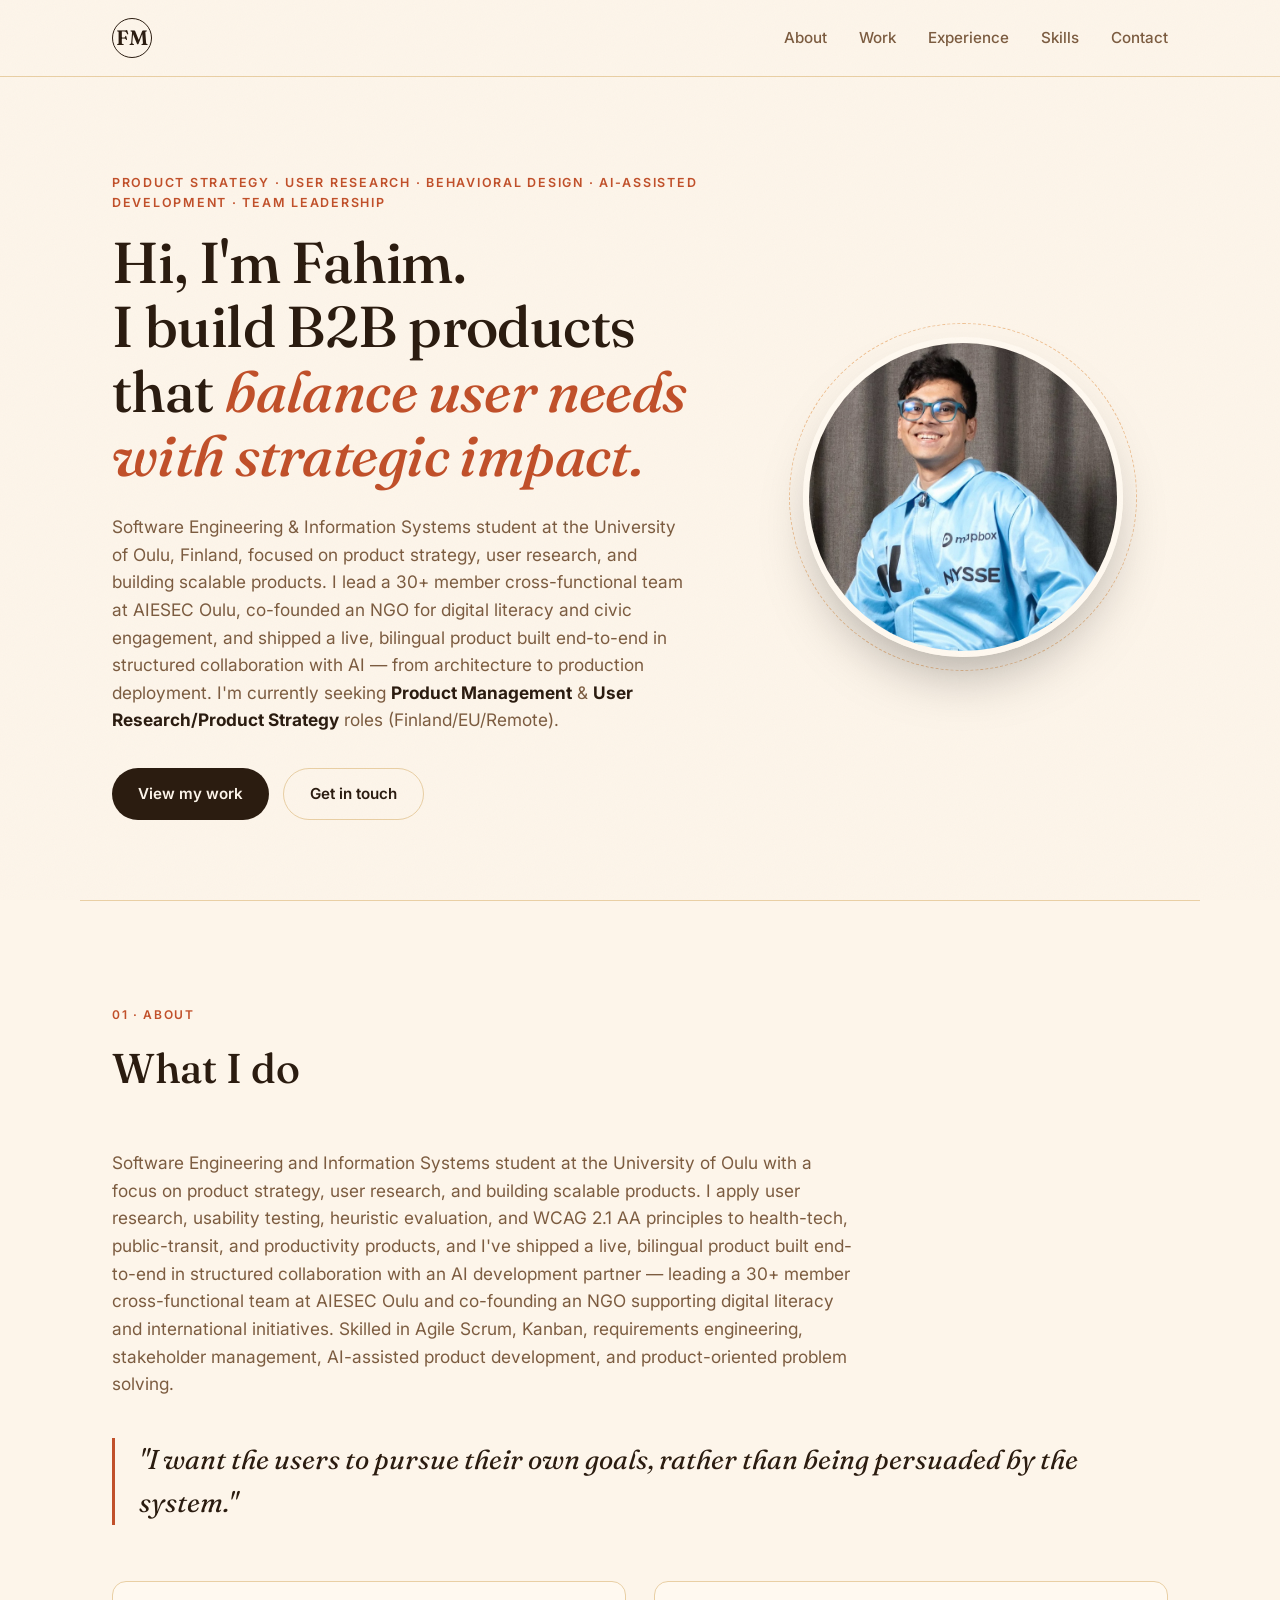
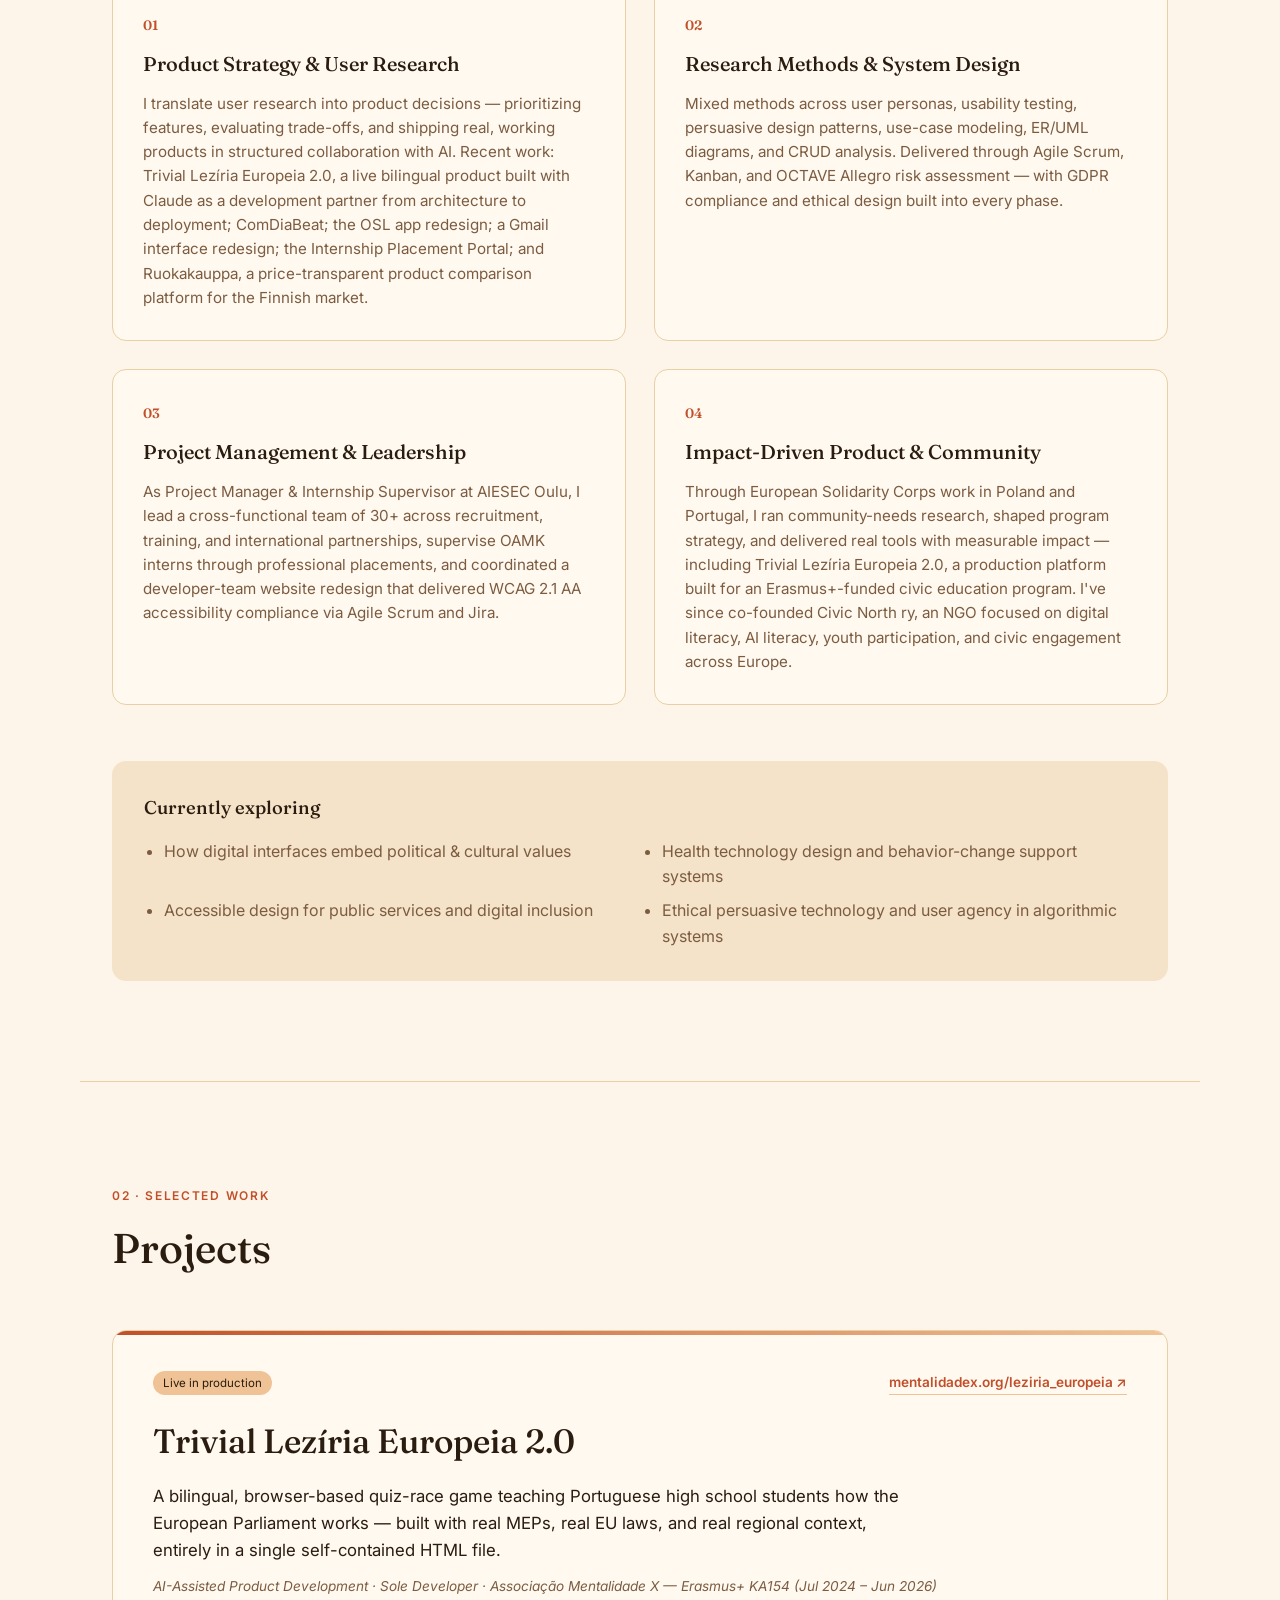
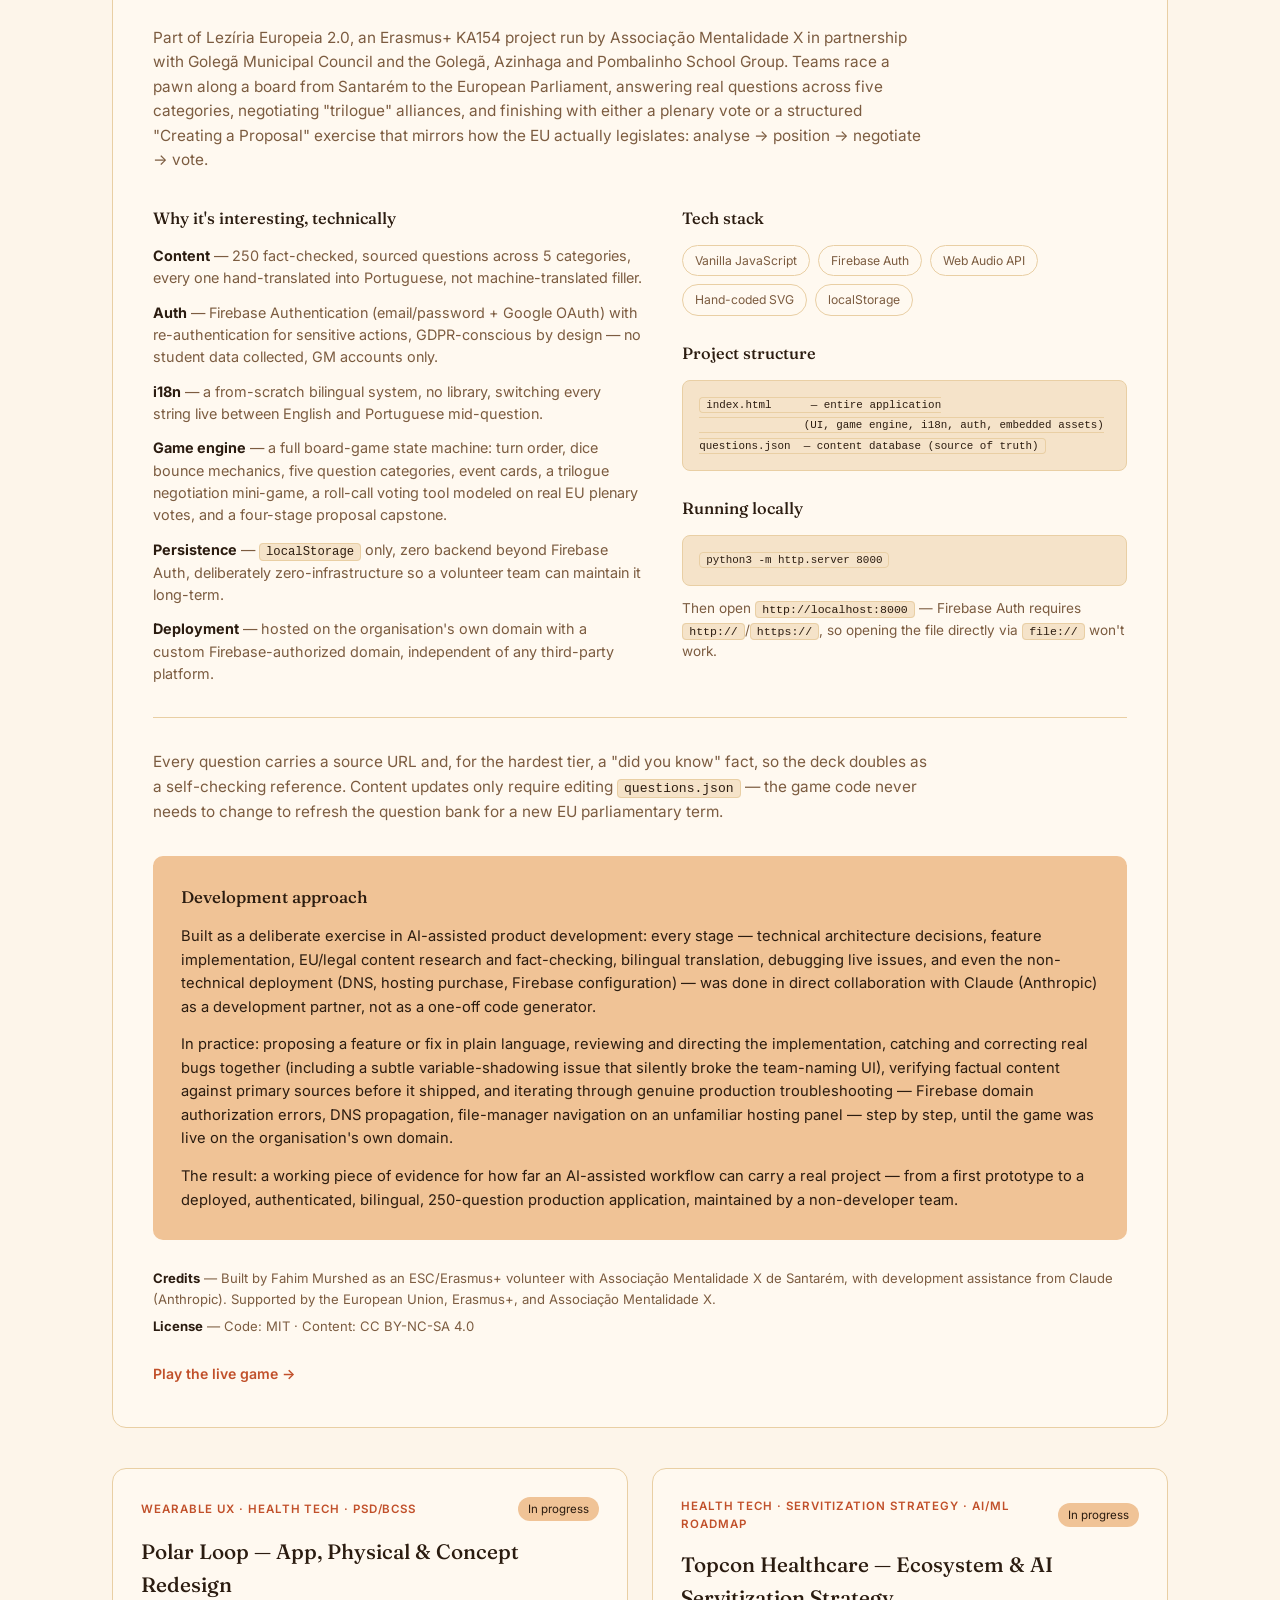
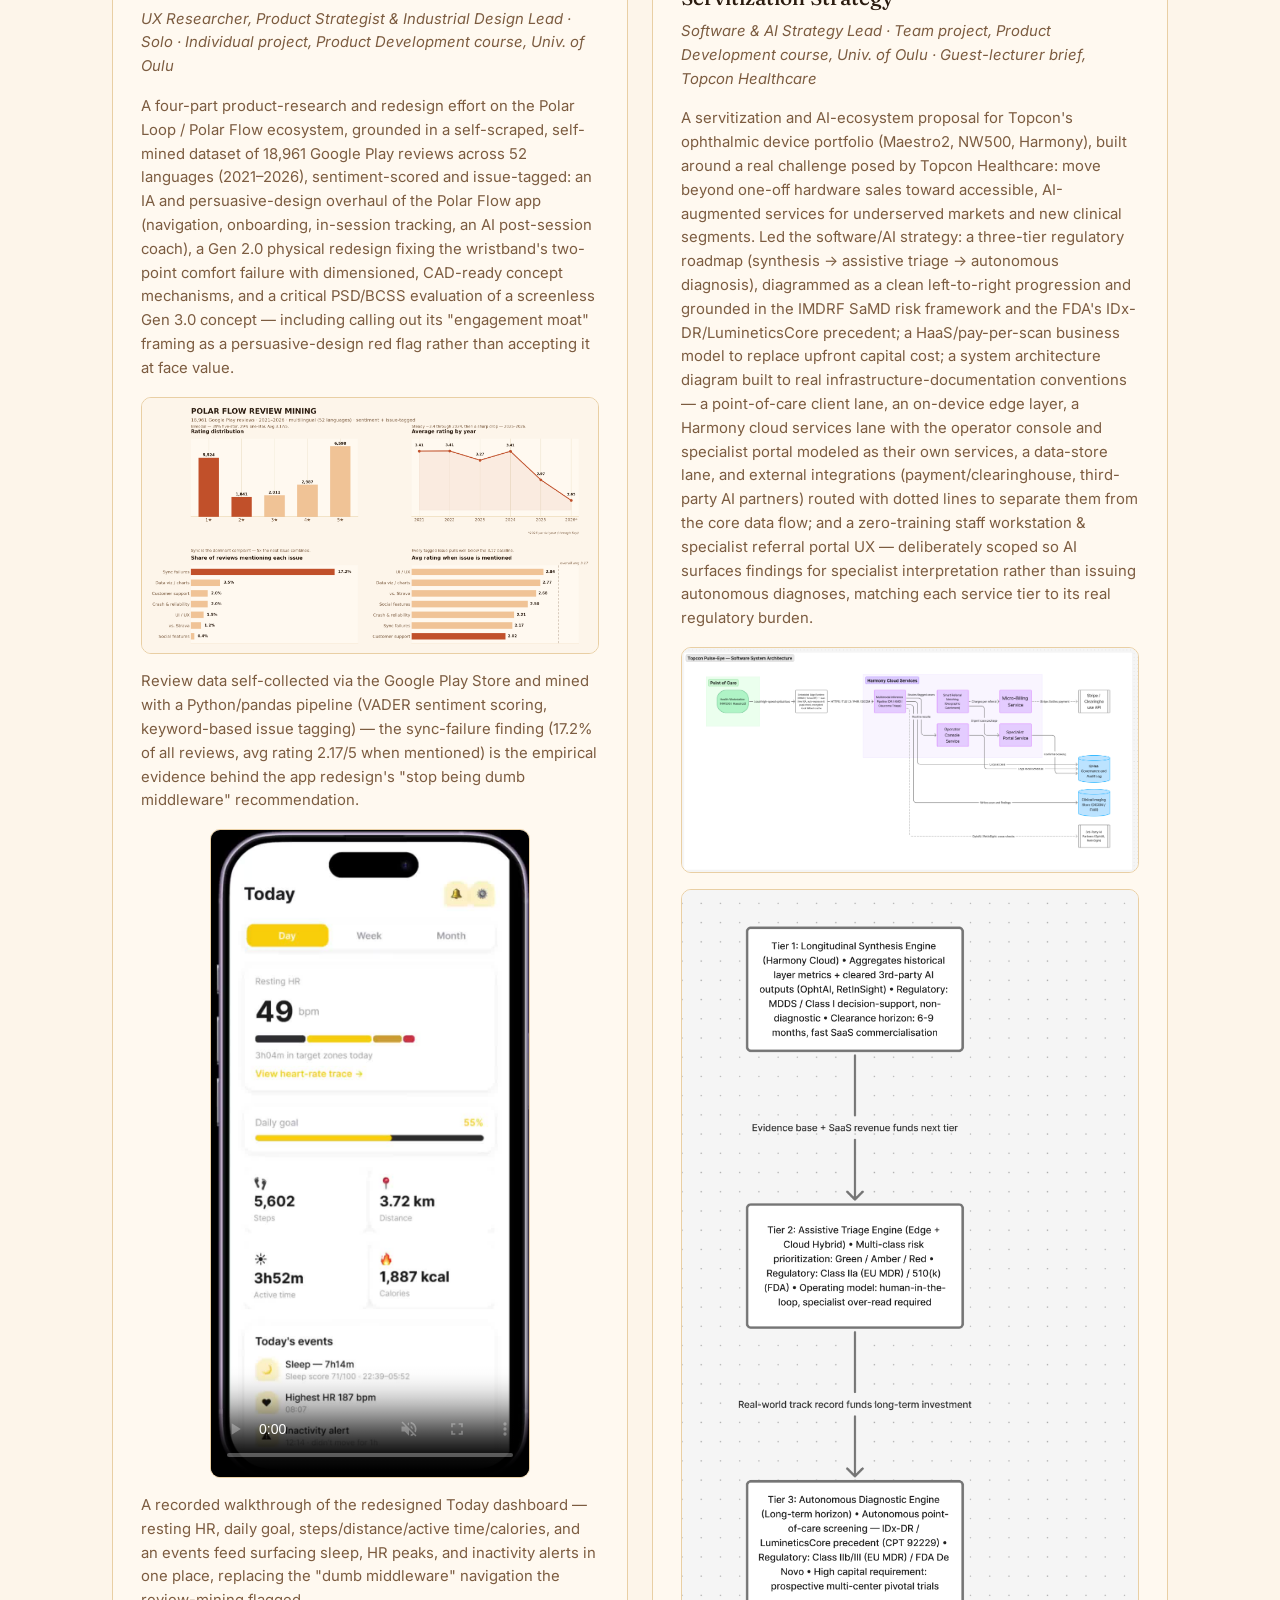
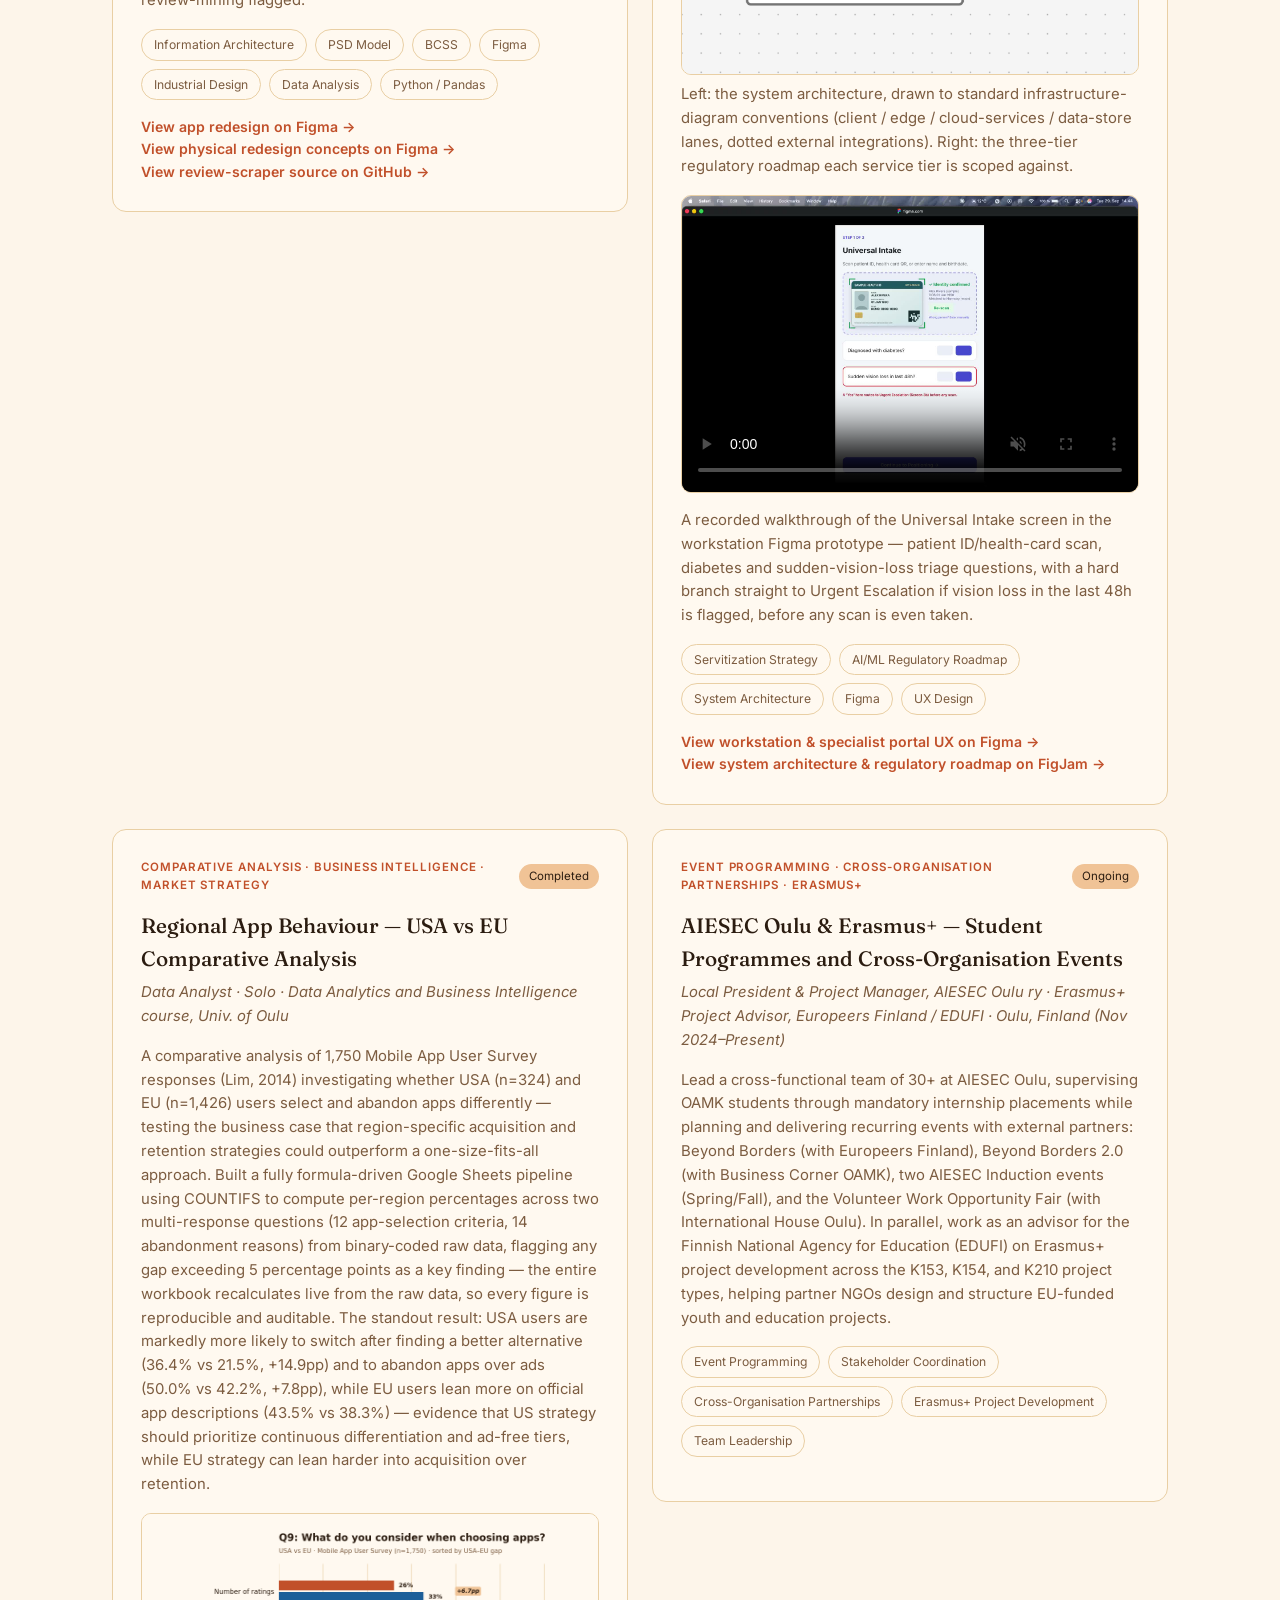
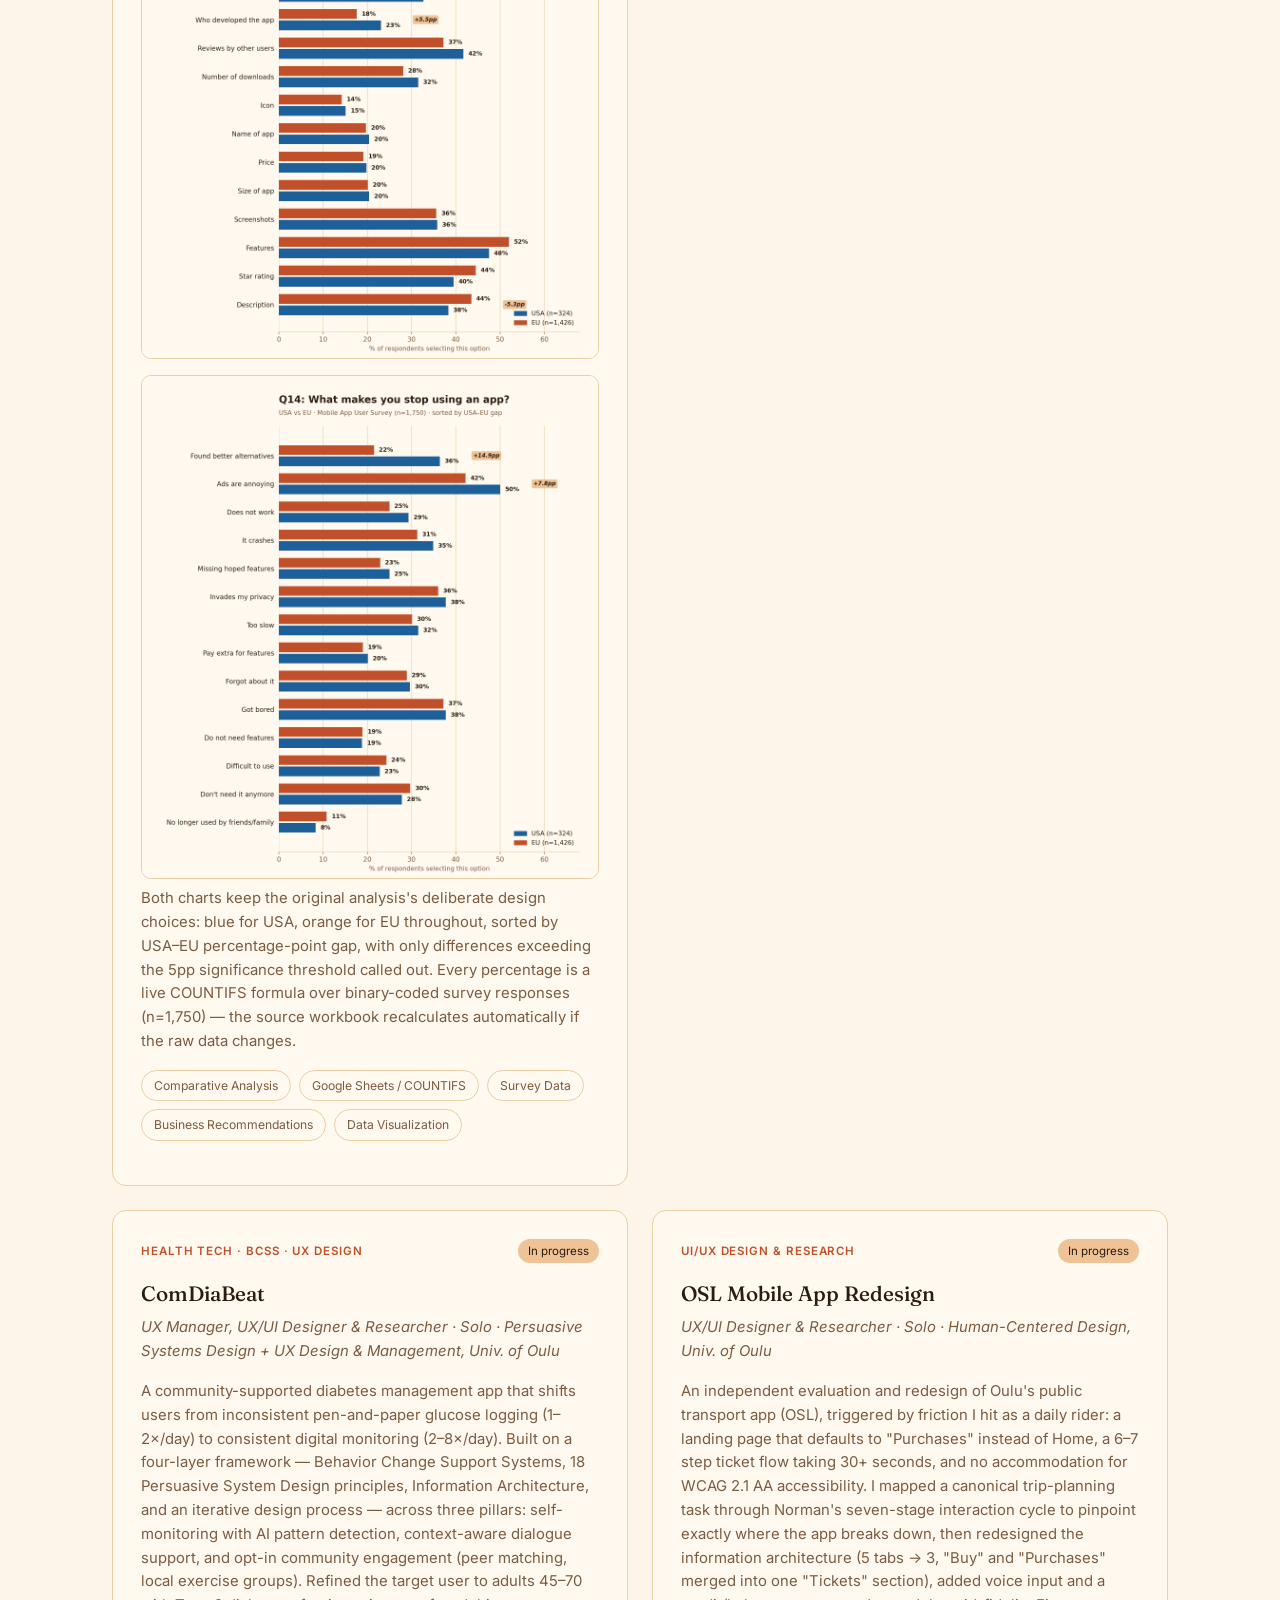
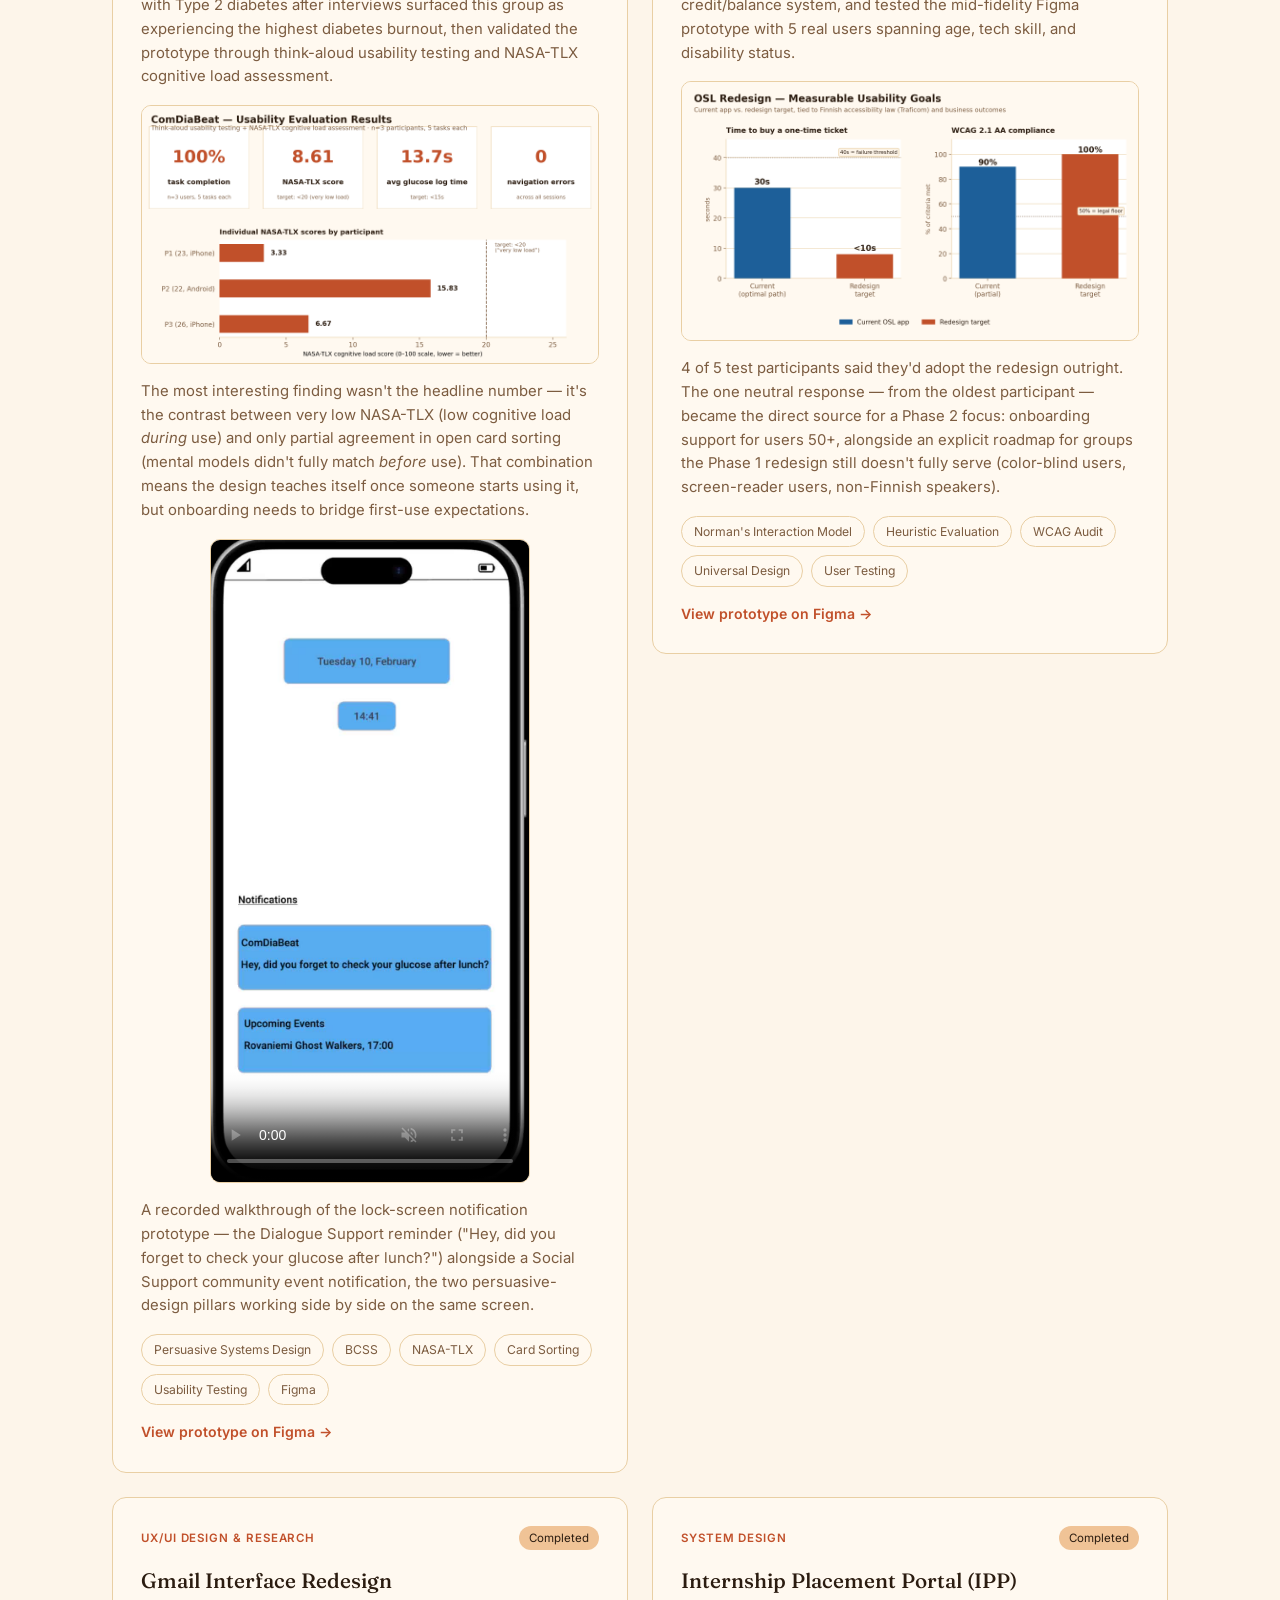
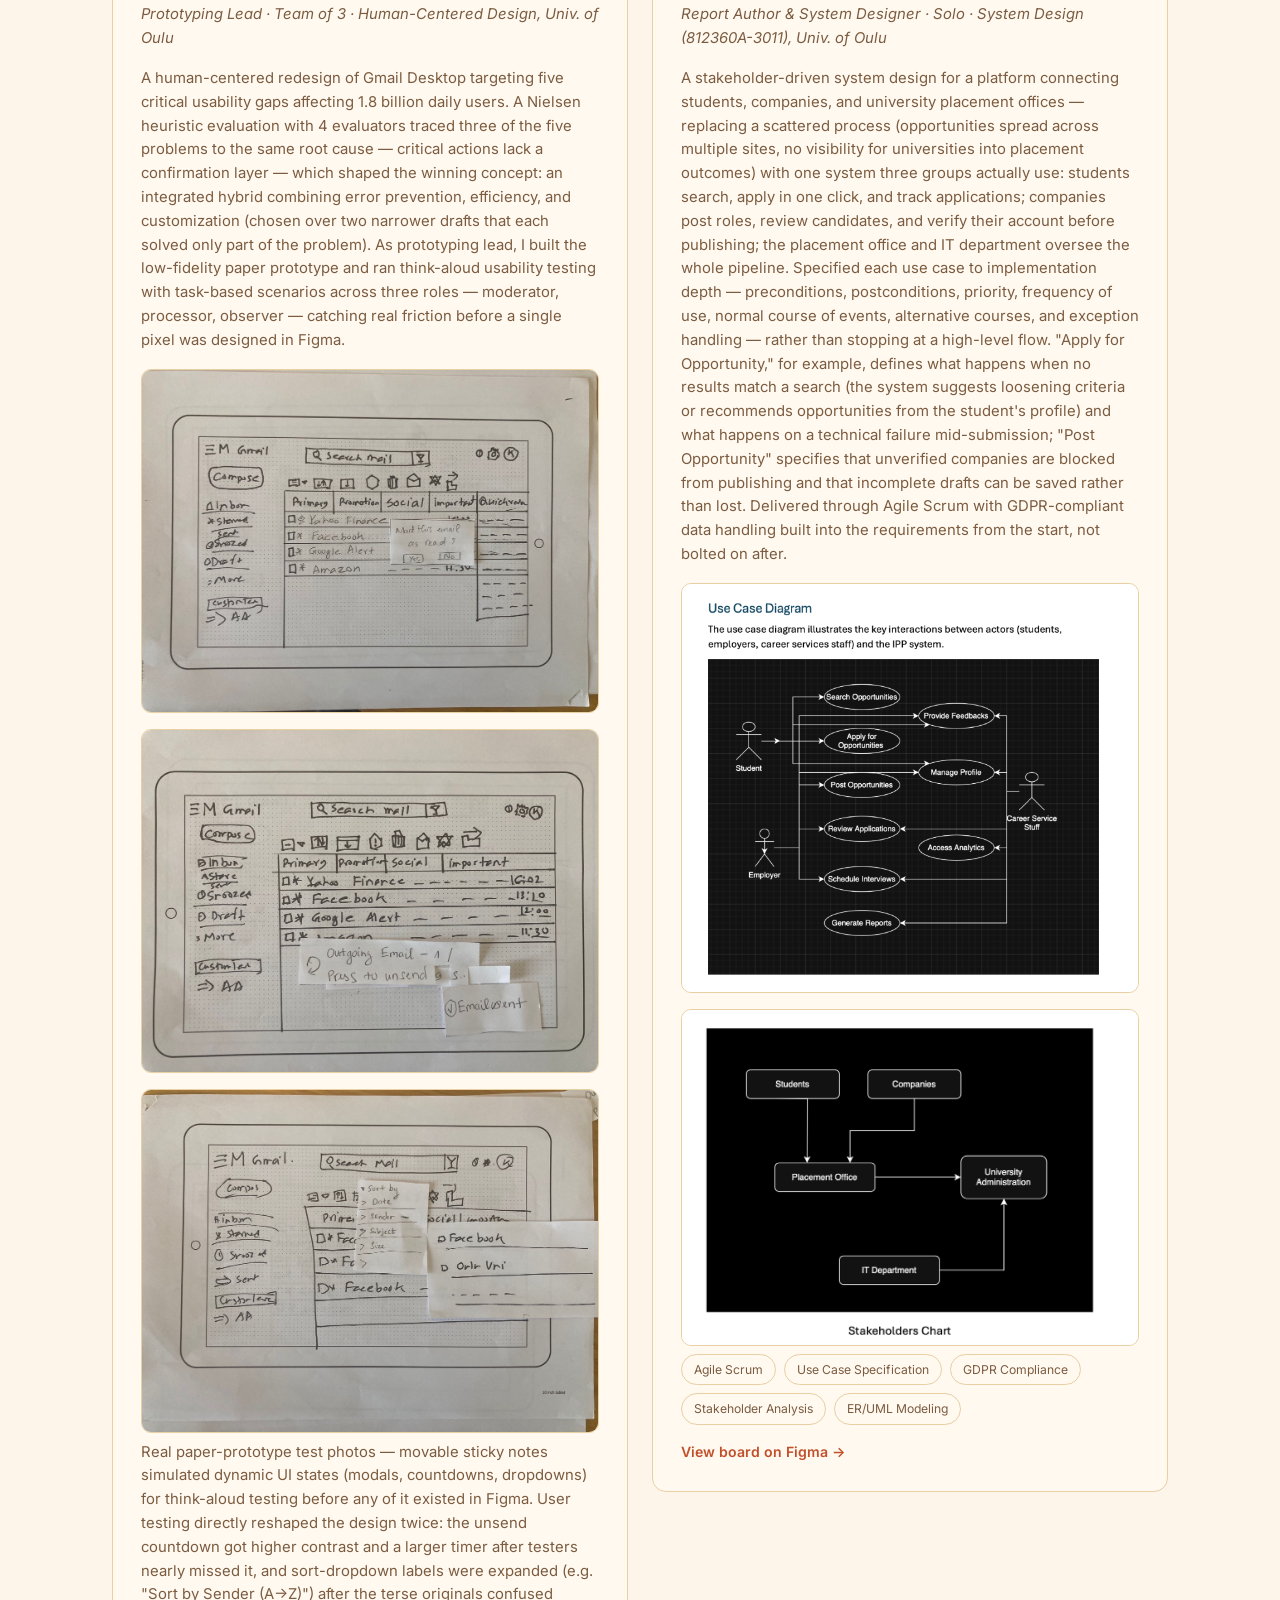
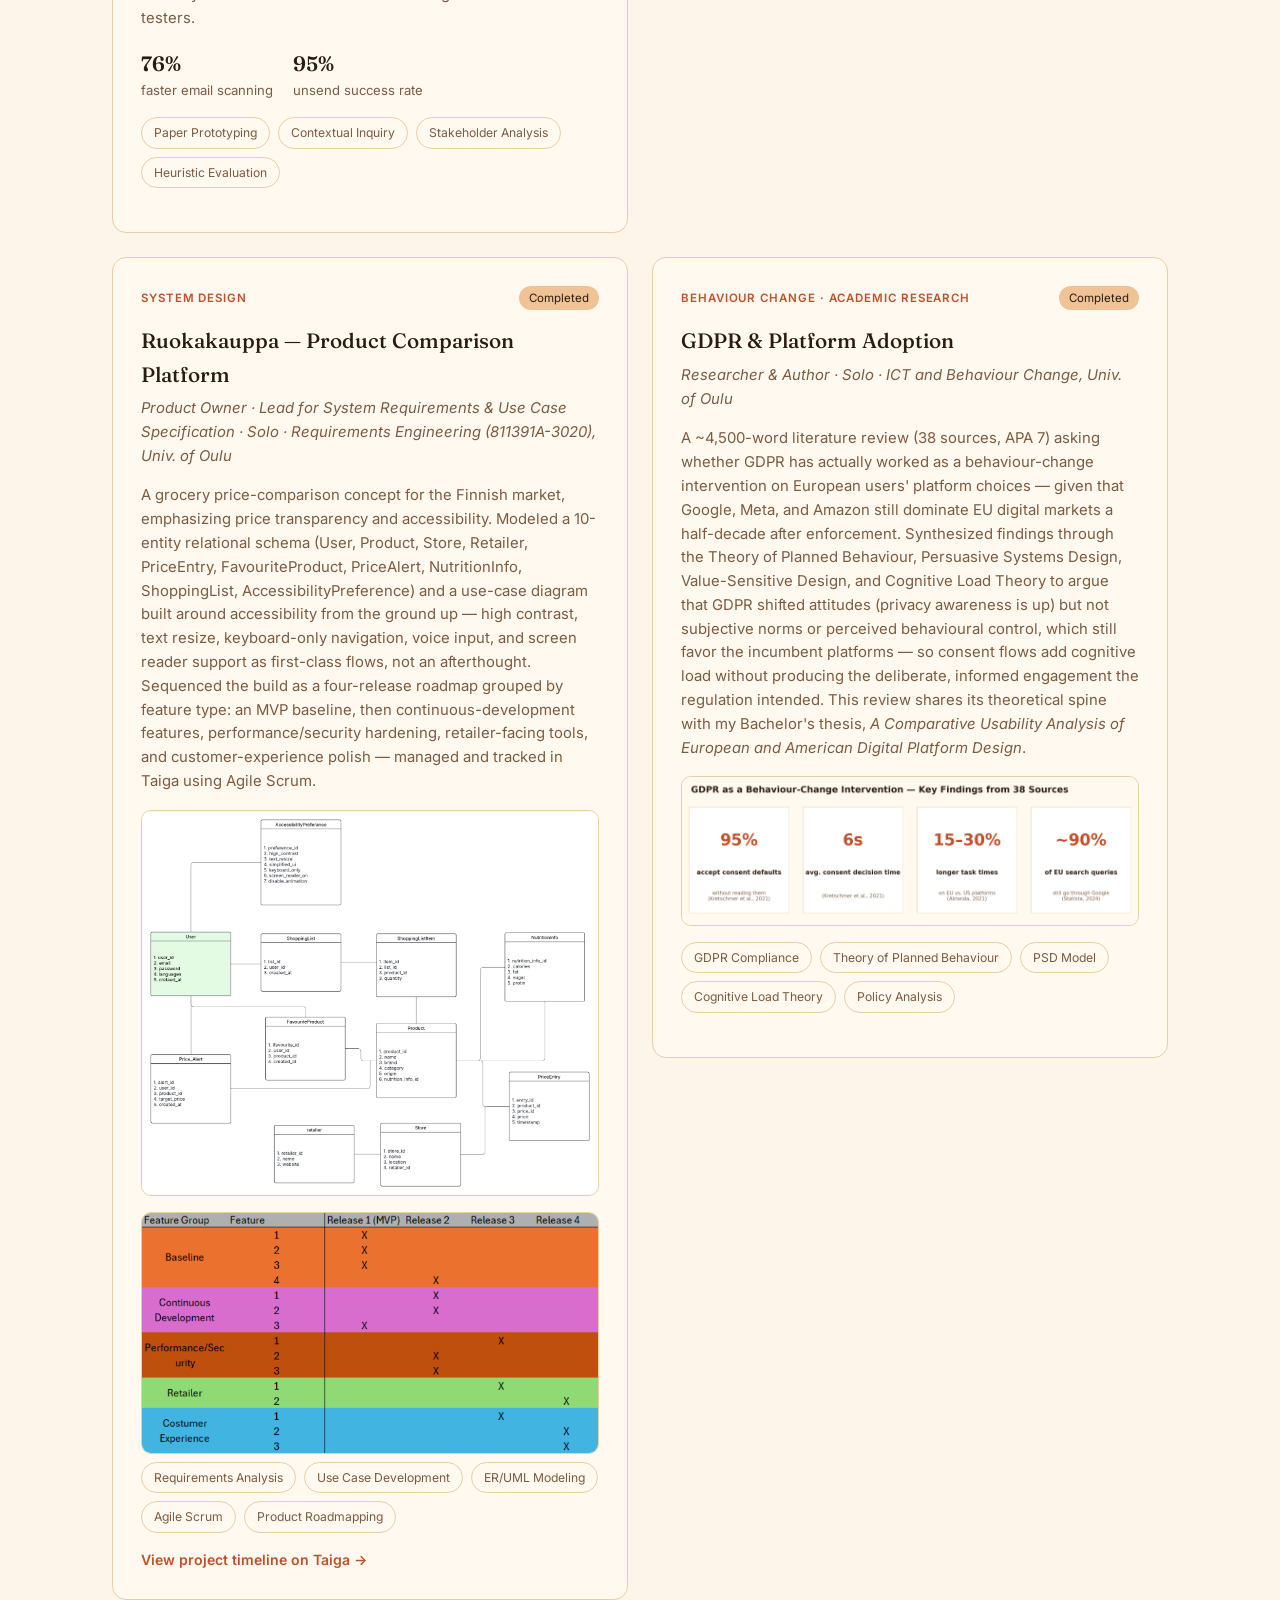
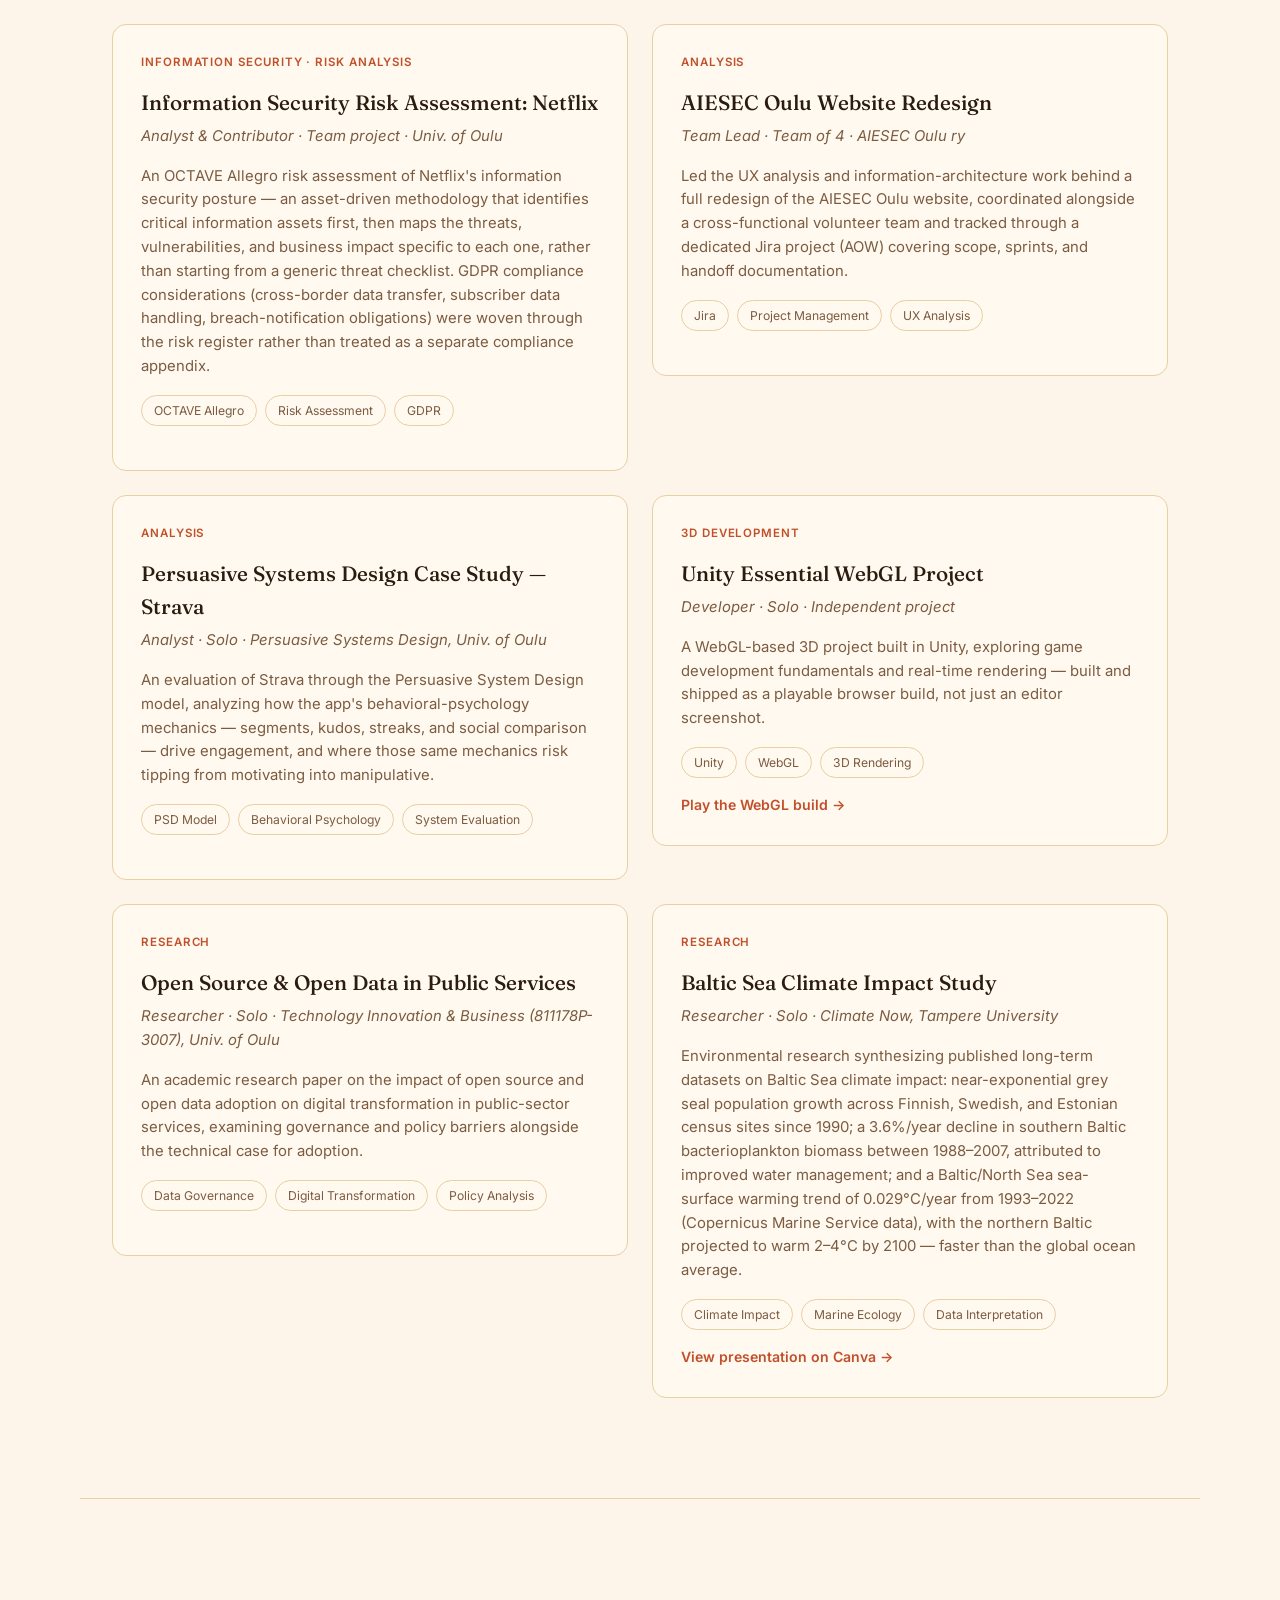
==== index.html @ 947c9030 "Add Polar Flow app redesign screen recording Embeds a screen recording of the redesigned Today dashb" ====
<!DOCTYPE html>
<html lang="en">
<head>
<meta charset="UTF-8">
<meta name="viewport" content="width=device-width, initial-scale=1.0">
<title>Fahim Murshed — HCI &amp; UX Research</title>
<meta name="description" content="Fahim Murshed — HCI RESEARCH · UX/UI RESEARCH · PERSUASIVE TECHNOLOGY · PROJECT MANAGER">
<link rel="preconnect" href="https://fonts.googleapis.com">
<link href="https://fonts.googleapis.com/css2?family=Fraunces:opsz,wght@9..144,400;9..144,500;9..144,600&family=Inter:wght@400;500;600;700&display=swap" rel="stylesheet">
<link rel="stylesheet" href="style.css">
</head>
<body>

<div class="noise"></div>

<header class="site-header" id="top">
  <nav class="nav">
    <a class="brand" href="#top">FM</a>
    <button class="nav-toggle" id="navToggle" aria-label="Toggle navigation" aria-expanded="false">
      <span></span><span></span><span></span>
    </button>
    <ul class="nav-links" id="navLinks">
      <li><a href="#about">About</a></li>
      <li><a href="#work">Work</a></li>
      <li><a href="#experience">Experience</a></li>
      <li><a href="#skills">Skills</a></li>
      <li><a href="#contact">Contact</a></li>
    </ul>
  </nav>
</header>

<main>
  <!-- HERO -->
  <section class="hero" id="hero">
    <div class="hero-inner">
      <p class="eyebrow reveal">Product Strategy · User Research · Behavioral Design · AI-Assisted Development · Team Leadership</p>
      <h1 class="reveal">
        Hi, I'm Fahim.<br>
        I build B2B products that <span class="italic">balance user needs with strategic impact.</span>
      </h1>
      <p class="hero-sub reveal">
        Software Engineering &amp; Information Systems student at the University of Oulu, Finland, focused on
        product strategy, user research, and building scalable products.
        I lead a 30+ member cross-functional team at AIESEC Oulu, co-founded an NGO for digital literacy and
        civic engagement, and shipped a live, bilingual product built end-to-end in structured
        collaboration with AI — from architecture to production deployment. I'm currently seeking
        <strong>Product Management</strong> &amp; <strong>User Research/Product Strategy</strong>
        roles (Finland/EU/Remote).
      </p>
      <div class="hero-actions reveal">
        <a href="#work" class="btn btn-primary">View my work</a>
        <a href="#contact" class="btn btn-ghost">Get in touch</a>
      </div>
    </div>
    <div class="hero-portrait reveal">
      <img src="assets/profile.jpg" alt="Portrait of Fahim Murshed" width="420" height="420">
    </div>
  </section>

  <!-- ABOUT -->
  <section class="section" id="about">
    <div class="section-head reveal">
      <span class="tag">01 · About</span>
      <h2>What I do</h2>
    </div>

    <p class="lede reveal">
      Software Engineering and Information Systems student at the University of Oulu with a focus on
      product strategy, user research, and building scalable products.
      I apply user research, usability testing, heuristic evaluation, and WCAG 2.1 AA principles to health-tech,
      public-transit, and productivity products, and I've shipped a live, bilingual product
      built end-to-end in structured collaboration with an AI development partner — leading a 30+ member
      cross-functional team at AIESEC Oulu and co-founding an NGO supporting digital literacy and international
      initiatives. Skilled in Agile Scrum, Kanban, requirements engineering, stakeholder management,
      AI-assisted product development, and product-oriented problem solving.
    </p>

    <blockquote class="pull-quote reveal">
      "I want the users to pursue their own goals, rather than being persuaded by the system."
    </blockquote>

    <div class="pillar-grid">
      <article class="pillar reveal">
        <span class="pillar-num">01</span>
        <h3>Product Strategy &amp; User Research</h3>
        <p>I translate user research into product decisions — prioritizing features, evaluating trade-offs, and shipping real, working products in structured collaboration with AI. Recent work: Trivial Lezíria Europeia 2.0, a live bilingual product built with Claude as a development partner from architecture to deployment; ComDiaBeat; the OSL app redesign; a Gmail interface redesign; the Internship Placement Portal; and Ruokakauppa, a price-transparent product comparison platform for the Finnish market.</p>
      </article>
      <article class="pillar reveal">
        <span class="pillar-num">02</span>
        <h3>Research Methods &amp; System Design</h3>
        <p>Mixed methods across user personas, usability testing, persuasive design patterns, use-case modeling, ER/UML diagrams, and CRUD analysis. Delivered through Agile Scrum, Kanban, and OCTAVE Allegro risk assessment — with GDPR compliance and ethical design built into every phase.</p>
      </article>
      <article class="pillar reveal">
        <span class="pillar-num">03</span>
        <h3>Project Management &amp; Leadership</h3>
        <p>As Project Manager &amp; Internship Supervisor at AIESEC Oulu, I lead a cross-functional team of 30+ across recruitment, training, and international partnerships, supervise OAMK interns through professional placements, and coordinated a developer-team website redesign that delivered WCAG 2.1 AA accessibility compliance via Agile Scrum and Jira.</p>
      </article>
      <article class="pillar reveal">
        <span class="pillar-num">04</span>
        <h3>Impact-Driven Product &amp; Community</h3>
        <p>Through European Solidarity Corps work in Poland and Portugal, I ran community-needs research, shaped program strategy, and delivered real tools with measurable impact — including Trivial Lezíria Europeia 2.0, a production platform built for an Erasmus+-funded civic education program. I've since co-founded Civic North ry, an NGO focused on digital literacy, AI literacy, youth participation, and civic engagement across Europe.</p>
      </article>
    </div>

    <div class="exploring reveal">
      <h3>Currently exploring</h3>
      <ul>
        <li>How digital interfaces embed political &amp; cultural values</li>
        <li>Health technology design and behavior-change support systems</li>
        <li>Accessible design for public services and digital inclusion</li>
        <li>Ethical persuasive technology and user agency in algorithmic systems</li>
      </ul>
    </div>
  </section>

  <!-- WORK -->
  <section class="section" id="work">
    <div class="section-head reveal">
      <span class="tag">02 · Selected Work</span>
      <h2>Projects</h2>
    </div>

    <!-- SPOTLIGHT CASE STUDY -->
    <article class="spotlight reveal">
      <div class="spotlight-top">
        <span class="project-status">Live in production</span>
        <a href="https://mentalidadex.org/leziria_europeia/" target="_blank" rel="noopener" class="spotlight-live">mentalidadex.org/leziria_europeia ↗</a>
      </div>

      <h3 class="spotlight-title">Trivial Lezíria Europeia 2.0</h3>
      <p class="spotlight-tagline">A bilingual, browser-based quiz-race game teaching Portuguese high school students how the European Parliament works — built with real MEPs, real EU laws, and real regional context, entirely in a single self-contained HTML file.</p>
      <p class="project-role">AI-Assisted Product Development · Sole Developer · Associação Mentalidade X — Erasmus+ KA154 (Jul 2024 – Jun 2026)</p>

      <p class="spotlight-body">
        Part of Lezíria Europeia 2.0, an Erasmus+ KA154 project run by Associação Mentalidade X in partnership with
        Golegã Municipal Council and the Golegã, Azinhaga and Pombalinho School Group. Teams race a pawn along a
        board from Santarém to the European Parliament, answering real questions across five categories,
        negotiating "trilogue" alliances, and finishing with either a plenary vote or a structured "Creating a
        Proposal" exercise that mirrors how the EU actually legislates: analyse → position → negotiate → vote.
      </p>

      <div class="spotlight-grid">
        <div>
          <h4>Why it's interesting, technically</h4>
          <ul class="spotlight-list">
            <li><strong>Content</strong> — 250 fact-checked, sourced questions across 5 categories, every one hand-translated into Portuguese, not machine-translated filler.</li>
            <li><strong>Auth</strong> — Firebase Authentication (email/password + Google OAuth) with re-authentication for sensitive actions, GDPR-conscious by design — no student data collected, GM accounts only.</li>
            <li><strong>i18n</strong> — a from-scratch bilingual system, no library, switching every string live between English and Portuguese mid-question.</li>
            <li><strong>Game engine</strong> — a full board-game state machine: turn order, dice bounce mechanics, five question categories, event cards, a trilogue negotiation mini-game, a roll-call voting tool modeled on real EU plenary votes, and a four-stage proposal capstone.</li>
            <li><strong>Persistence</strong> — <code>localStorage</code> only, zero backend beyond Firebase Auth, deliberately zero-infrastructure so a volunteer team can maintain it long-term.</li>
            <li><strong>Deployment</strong> — hosted on the organisation's own domain with a custom Firebase-authorized domain, independent of any third-party platform.</li>
          </ul>
        </div>

        <div>
          <h4>Tech stack</h4>
          <div class="project-tags">
            <span>Vanilla JavaScript</span><span>Firebase Auth</span><span>Web Audio API</span><span>Hand-coded SVG</span><span>localStorage</span>
          </div>

          <h4>Project structure</h4>
          <pre class="spotlight-code"><code>index.html      — entire application
                (UI, game engine, i18n, auth, embedded assets)
questions.json  — content database (source of truth)</code></pre>

          <h4>Running locally</h4>
          <pre class="spotlight-code"><code>python3 -m http.server 8000</code></pre>
          <p class="spotlight-note">Then open <code>http://localhost:8000</code> — Firebase Auth requires <code>http://</code>/<code>https://</code>, so opening the file directly via <code>file://</code> won't work.</p>
        </div>
      </div>

      <p class="spotlight-body">
        Every question carries a source URL and, for the hardest tier, a "did you know" fact, so the deck doubles
        as a self-checking reference. Content updates only require editing <code>questions.json</code> — the game
        code never needs to change to refresh the question bank for a new EU parliamentary term.
      </p>

      <div class="spotlight-approach" id="leziria-approach">
        <h4>Development approach</h4>
        <p>
          Built as a deliberate exercise in AI-assisted product development: every stage — technical architecture
          decisions, feature implementation, EU/legal content research and fact-checking, bilingual translation,
          debugging live issues, and even the non-technical deployment (DNS, hosting purchase, Firebase
          configuration) — was done in direct collaboration with Claude (Anthropic) as a development partner, not
          as a one-off code generator.
        </p>
        <p>
          In practice: proposing a feature or fix in plain language, reviewing and directing the implementation,
          catching and correcting real bugs together (including a subtle variable-shadowing issue that silently
          broke the team-naming UI), verifying factual content against primary sources before it shipped, and
          iterating through genuine production troubleshooting — Firebase domain authorization errors, DNS
          propagation, file-manager navigation on an unfamiliar hosting panel — step by step, until the game was
          live on the organisation's own domain.
        </p>
        <p>
          The result: a working piece of evidence for how far an AI-assisted workflow can carry a real project —
          from a first prototype to a deployed, authenticated, bilingual, 250-question production application,
          maintained by a non-developer team.
        </p>
      </div>

      <div class="spotlight-footer">
        <p><strong>Credits</strong> — Built by Fahim Murshed as an ESC/Erasmus+ volunteer with Associação
          Mentalidade X de Santarém, with development assistance from Claude (Anthropic). Supported by the
          European Union, Erasmus+, and Associação Mentalidade X.</p>
        <p><strong>License</strong> — Code: MIT · Content: CC BY-NC-SA 4.0</p>
      </div>

      <a class="project-link" href="https://mentalidadex.org/leziria_europeia/" target="_blank" rel="noopener">Play the live game →</a>
    </article>

    <div class="project-grid">

      <article class="project featured reveal">
        <div class="project-top">
          <span class="project-cat">Wearable UX &middot; Health Tech &middot; PSD/BCSS</span>
          <span class="project-status">In progress</span>
        </div>
        <h3>Polar Loop &mdash; App, Physical &amp; Concept Redesign</h3>
        <p class="project-role">UX Researcher, Product Strategist &amp; Industrial Design Lead &middot; Solo &middot; Individual project, Product Development course, Univ. of Oulu</p>
        <p>A four-part product-research and redesign effort on the Polar Loop / Polar Flow ecosystem, grounded in a self-scraped, self-mined dataset of 18,961 Google Play reviews across 52 languages (2021&ndash;2026), sentiment-scored and issue-tagged: an IA and persuasive-design overhaul of the Polar Flow app (navigation, onboarding, in-session tracking, an AI post-session coach), a Gen 2.0 physical redesign fixing the wristband's two-point comfort failure with dimensioned, CAD-ready concept mechanisms, and a critical PSD/BCSS evaluation of a screenless Gen 3.0 concept &mdash; including calling out its "engagement moat" framing as a persuasive-design red flag rather than accepting it at face value.</p>
        <img class="project-chart" src="assets/polar-flow-review-mining.png" alt="Dashboard analyzing 18,961 Polar Flow Google Play reviews: rating distribution, average rating by year showing a decline in 2025-2026, share of reviews mentioning each issue with sync failures dominant at 17.2%, and average rating when each issue is mentioned, all falling below the 3.17 overall average.">
        <p class="spotlight-note" style="margin-bottom:16px;">Review data self-collected via the Google Play Store and mined with a Python/pandas pipeline (VADER sentiment scoring, keyword-based issue tagging) &mdash; the sync-failure finding (17.2% of all reviews, avg rating 2.17/5 when mentioned) is the empirical evidence behind the app redesign's "stop being dumb middleware" recommendation.</p>
        <video class="project-chart" style="max-width:320px; display:block; margin-left:auto; margin-right:auto;" poster="assets/polarflow-poster.jpg" autoplay muted loop playsinline controls preload="metadata">
          <source src="assets/polarflow-demo.mp4" type="video/mp4">
        </video>
        <p class="spotlight-note" style="margin-bottom:16px;">A recorded walkthrough of the redesigned Today dashboard &mdash; resting HR, daily goal, steps/distance/active time/calories, and an events feed surfacing sleep, HR peaks, and inactivity alerts in one place, replacing the "dumb middleware" navigation the review-mining flagged.</p>
        <div class="project-tags">
          <span>Information Architecture</span><span>PSD Model</span><span>BCSS</span><span>Figma</span><span>Industrial Design</span><span>Data Analysis</span><span>Python / Pandas</span>
        </div>
        <a class="project-link" href="https://www.figma.com/design/UZNQoBCZxCDhmMArWtvAIv" target="_blank" rel="noopener">View app redesign on Figma &rarr;</a>
        <a class="project-link" href="https://www.figma.com/design/pIb2Uw5NoGrlzHDZUyZ9PA" target="_blank" rel="noopener">View physical redesign concepts on Figma &rarr;</a>
        <a class="project-link" href="https://github.com/icberg/polar-flow-crawlers" target="_blank" rel="noopener">View review-scraper source on GitHub &rarr;</a>
      </article>


      <article class="project featured reveal">
        <div class="project-top">
          <span class="project-cat">Health Tech &middot; Servitization Strategy &middot; AI/ML Roadmap</span>
          <span class="project-status">In progress</span>
        </div>
        <h3>Topcon Healthcare &mdash; Ecosystem &amp; AI Servitization Strategy</h3>
        <p class="project-role">Software &amp; AI Strategy Lead &middot; Team project, Product Development course, Univ. of Oulu &middot; Guest-lecturer brief, Topcon Healthcare</p>
        <p>A servitization and AI-ecosystem proposal for Topcon's ophthalmic device portfolio (Maestro2, NW500, Harmony), built around a real challenge posed by Topcon Healthcare: move beyond one-off hardware sales toward accessible, AI-augmented services for underserved markets and new clinical segments. Led the software/AI strategy: a three-tier regulatory roadmap (synthesis &rarr; assistive triage &rarr; autonomous diagnosis), diagrammed as a clean left-to-right progression and grounded in the IMDRF SaMD risk framework and the FDA's IDx-DR/LumineticsCore precedent; a HaaS/pay-per-scan business model to replace upfront capital cost; a system architecture diagram built to real infrastructure-documentation conventions &mdash; a point-of-care client lane, an on-device edge layer, a Harmony cloud services lane with the operator console and specialist portal modeled as their own services, a data-store lane, and external integrations (payment/clearinghouse, third-party AI partners) routed with dotted lines to separate them from the core data flow; and a zero-training staff workstation &amp; specialist referral portal UX &mdash; deliberately scoped so AI surfaces findings for specialist interpretation rather than issuing autonomous diagnoses, matching each service tier to its real regulatory burden.</p>
        <div class="project-chart-row" style="display:flex; gap:16px; align-items:flex-start; flex-wrap:wrap; margin-bottom:8px;">
          <img class="project-chart" style="flex:2 1 380px; min-width:260px; margin-bottom:0;" src="assets/topcon-system-architecture.png" alt="Topcon Pulse-Eye software system architecture diagram: a Point of Care lane (NW500/Maestro2 health workstation) feeding an embedded edge runtime, connected via HTTPS/TLS 1.3/FHIR/DICOM to a Harmony Cloud Services lane containing the multimodal inference pipeline, smart referral matching, operator console, specialist portal, and micro-billing services, writing to an IDHea governance/audit log and a clinical imaging data store, with dotted lines to external Stripe/clearinghouse and third-party AI partner integrations.">
          <img class="project-chart" style="flex:1 1 200px; min-width:180px; margin-bottom:0;" src="assets/topcon-regulatory-roadmap.png" alt="Three-tier AI regulatory roadmap flowchart: Tier 1 Longitudinal Synthesis Engine (MDDS/Class I, non-diagnostic) funds Tier 2 Assistive Triage Engine (Class IIa EU MDR / 510(k) FDA, human-in-the-loop Green/Amber/Red triage), which funds Tier 3 Autonomous Diagnostic Engine (Class IIb/III EU MDR / FDA De Novo, IDx-DR/LumineticsCore precedent).">
        </div>
        <p class="spotlight-note" style="margin-bottom:16px;">Left: the system architecture, drawn to standard infrastructure-diagram conventions (client / edge / cloud-services / data-store lanes, dotted external integrations). Right: the three-tier regulatory roadmap each service tier is scoped against.</p>
        <video class="project-chart" poster="assets/topcon-harmony-poster.jpg" autoplay muted loop playsinline controls preload="metadata">
          <source src="assets/topcon-harmony-demo.mp4" type="video/mp4">
        </video>
        <p class="spotlight-note" style="margin-bottom:16px;">A recorded walkthrough of the Universal Intake screen in the workstation Figma prototype &mdash; patient ID/health-card scan, diabetes and sudden-vision-loss triage questions, with a hard branch straight to Urgent Escalation if vision loss in the last 48h is flagged, before any scan is even taken.</p>
        <div class="project-tags">
          <span>Servitization Strategy</span><span>AI/ML Regulatory Roadmap</span><span>System Architecture</span><span>Figma</span><span>UX Design</span>
        </div>
        <a class="project-link" href="https://www.figma.com/design/Y2p0Fs9eqgzfKxn8BSBGDF" target="_blank" rel="noopener">View workstation &amp; specialist portal UX on Figma &rarr;</a>
        <a class="project-link" href="https://www.figma.com/board/iJWgB4srodEZVOgMG77zIb/Topcon-Pulse-Eye-%E2%80%94-Software-System-Architecture?node-id=0-1" target="_blank" rel="noopener">View system architecture &amp; regulatory roadmap on FigJam &rarr;</a>
      </article>

      <article class="project featured reveal">
        <div class="project-top">
          <span class="project-cat">Comparative Analysis &middot; Business Intelligence &middot; Market Strategy</span>
          <span class="project-status">Completed</span>
        </div>
        <h3>Regional App Behaviour &mdash; USA vs EU Comparative Analysis</h3>
        <p class="project-role">Data Analyst &middot; Solo &middot; Data Analytics and Business Intelligence course, Univ. of Oulu</p>
        <p>A comparative analysis of 1,750 Mobile App User Survey responses (Lim, 2014) investigating whether USA (n=324) and EU (n=1,426) users select and abandon apps differently &mdash; testing the business case that region-specific acquisition and retention strategies could outperform a one-size-fits-all approach. Built a fully formula-driven Google Sheets pipeline using COUNTIFS to compute per-region percentages across two multi-response questions (12 app-selection criteria, 14 abandonment reasons) from binary-coded raw data, flagging any gap exceeding 5 percentage points as a key finding &mdash; the entire workbook recalculates live from the raw data, so every figure is reproducible and auditable. The standout result: USA users are markedly more likely to switch after finding a better alternative (36.4% vs 21.5%, +14.9pp) and to abandon apps over ads (50.0% vs 42.2%, +7.8pp), while EU users lean more on official app descriptions (43.5% vs 38.3%) &mdash; evidence that US strategy should prioritize continuous differentiation and ad-free tiers, while EU strategy can lean harder into acquisition over retention.</p>
        <div class="project-chart-row" style="display:flex; gap:16px; align-items:flex-start; flex-wrap:wrap; margin-bottom:8px;">
          <img class="project-chart" style="flex:1 1 380px; min-width:280px; margin-bottom:0;" src="assets/dabi-q9-selection-criteria.png" alt="Clustered bar chart comparing USA vs EU responses to 'What do you consider when choosing apps?' across 12 factors, sorted by USA-EU percentage-point gap. Number of ratings (+6.7pp) and who developed the app (+5.5pp) rank higher for USA users; description (-5.3pp) ranks higher for EU users.">
          <img class="project-chart" style="flex:1 1 380px; min-width:280px; margin-bottom:0;" src="assets/dabi-q14-abandonment.png" alt="Clustered bar chart comparing USA vs EU responses to 'What makes you stop using an app?' across 14 reasons, sorted by USA-EU percentage-point gap. Found better alternatives (+14.9pp) and ads are annoying (+7.8pp) are cited significantly more by USA users than EU users.">
        </div>
        <p class="spotlight-note" style="margin-bottom:16px;">Both charts keep the original analysis's deliberate design choices: blue for USA, orange for EU throughout, sorted by USA&ndash;EU percentage-point gap, with only differences exceeding the 5pp significance threshold called out. Every percentage is a live COUNTIFS formula over binary-coded survey responses (n=1,750) &mdash; the source workbook recalculates automatically if the raw data changes.</p>
        <div class="project-tags">
          <span>Comparative Analysis</span><span>Google Sheets / COUNTIFS</span><span>Survey Data</span><span>Business Recommendations</span><span>Data Visualization</span>
        </div>
      </article>

      <article class="project featured reveal">
        <div class="project-top">
          <span class="project-cat">Event Programming &middot; Cross-Organisation Partnerships &middot; Erasmus+</span>
          <span class="project-status">Ongoing</span>
        </div>
        <h3>AIESEC Oulu &amp; Erasmus+ &mdash; Student Programmes and Cross-Organisation Events</h3>
        <p class="project-role">Local President &amp; Project Manager, AIESEC Oulu ry &middot; Erasmus+ Project Advisor, Europeers Finland / EDUFI &middot; Oulu, Finland (Nov 2024&ndash;Present)</p>
        <p>Lead a cross-functional team of 30+ at AIESEC Oulu, supervising OAMK students through mandatory internship placements while planning and delivering recurring events with external partners: Beyond Borders (with Europeers Finland), Beyond Borders 2.0 (with Business Corner OAMK), two AIESEC Induction events (Spring/Fall), and the Volunteer Work Opportunity Fair (with International House Oulu). In parallel, work as an advisor for the Finnish National Agency for Education (EDUFI) on Erasmus+ project development across the K153, K154, and K210 project types, helping partner NGOs design and structure EU-funded youth and education projects.</p>
        <div class="project-tags">
          <span>Event Programming</span><span>Stakeholder Coordination</span><span>Cross-Organisation Partnerships</span><span>Erasmus+ Project Development</span><span>Team Leadership</span>
        </div>
      </article>

      <article class="project featured reveal">
        <div class="project-top">
          <span class="project-cat">Health Tech · BCSS · UX Design</span>
          <span class="project-status">In progress</span>
        </div>
        <h3>ComDiaBeat</h3>
        <p class="project-role">UX Manager, UX/UI Designer &amp; Researcher · Solo · Persuasive Systems Design + UX Design &amp; Management, Univ. of Oulu</p>
        <p>A community-supported diabetes management app that shifts users from inconsistent pen-and-paper glucose logging (1&ndash;2&times;/day) to consistent digital monitoring (2&ndash;8&times;/day). Built on a four-layer framework &mdash; Behavior Change Support Systems, 18 Persuasive System Design principles, Information Architecture, and an iterative design process &mdash; across three pillars: self-monitoring with AI pattern detection, context-aware dialogue support, and opt-in community engagement (peer matching, local exercise groups). Refined the target user to adults 45&ndash;70 with Type 2 diabetes after interviews surfaced this group as experiencing the highest diabetes burnout, then validated the prototype through think-aloud usability testing and NASA-TLX cognitive load assessment.</p>
        <img class="project-chart" src="assets/comdiabeat-evaluation-results.png" alt="ComDiaBeat usability evaluation results: 100% task completion, 8.61 NASA-TLX score (target under 20), 13.7 second average glucose logging time, 0 navigation errors, and a bar chart of individual NASA-TLX scores for three participants (3.33, 15.83, 6.67), all under the target threshold of 20.">
        <p class="spotlight-note" style="margin-bottom:16px;">The most interesting finding wasn't the headline number &mdash; it's the contrast between very low NASA-TLX (low cognitive load <em>during</em> use) and only partial agreement in open card sorting (mental models didn't fully match <em>before</em> use). That combination means the design teaches itself once someone starts using it, but onboarding needs to bridge first-use expectations.</p>
        <video class="project-chart" style="max-width:320px; display:block; margin-left:auto; margin-right:auto;" poster="assets/comdiabeat-poster.jpg" autoplay muted loop playsinline controls preload="metadata">
          <source src="assets/comdiabeat-demo.mp4" type="video/mp4">
        </video>
        <p class="spotlight-note" style="margin-bottom:16px;">A recorded walkthrough of the lock-screen notification prototype &mdash; the Dialogue Support reminder ("Hey, did you forget to check your glucose after lunch?") alongside a Social Support community event notification, the two persuasive-design pillars working side by side on the same screen.</p>
        <div class="project-tags">
          <span>Persuasive Systems Design</span><span>BCSS</span><span>NASA-TLX</span><span>Card Sorting</span><span>Usability Testing</span><span>Figma</span>
        </div>
        <a class="project-link" href="https://www.figma.com/design/psgEku6jVegqdIMlpRwDyu/ComDiaBeat?node-id=187-526" target="_blank" rel="noopener">View prototype on Figma →</a>
      </article>

      <article class="project featured reveal">
        <div class="project-top">
          <span class="project-cat">UI/UX Design &amp; Research</span>
          <span class="project-status">In progress</span>
        </div>
        <h3>OSL Mobile App Redesign</h3>
        <p class="project-role">UX/UI Designer &amp; Researcher · Solo · Human-Centered Design, Univ. of Oulu</p>
        <p>An independent evaluation and redesign of Oulu's public transport app (OSL), triggered by friction I hit as a daily rider: a landing page that defaults to "Purchases" instead of Home, a 6&ndash;7 step ticket flow taking 30+ seconds, and no accommodation for WCAG 2.1 AA accessibility. I mapped a canonical trip-planning task through Norman's seven-stage interaction cycle to pinpoint exactly where the app breaks down, then redesigned the information architecture (5 tabs &rarr; 3, "Buy" and "Purchases" merged into one "Tickets" section), added voice input and a credit/balance system, and tested the mid-fidelity Figma prototype with 5 real users spanning age, tech skill, and disability status.</p>
        <img class="project-chart" src="assets/osl-measurable-goals.png" alt="OSL redesign measurable usability goals: time to buy a one-time ticket drops from 30 seconds (current) to a target under 10 seconds, well inside the 40-second failure threshold; WCAG 2.1 AA compliance rises from 90% partial (current) to 100% (target), well above the 50% legal floor.">
        <p class="spotlight-note" style="margin-bottom:16px;">4 of 5 test participants said they'd adopt the redesign outright. The one neutral response &mdash; from the oldest participant &mdash; became the direct source for a Phase 2 focus: onboarding support for users 50+, alongside an explicit roadmap for groups the Phase 1 redesign still doesn't fully serve (color-blind users, screen-reader users, non-Finnish speakers).</p>
        <div class="project-tags">
          <span>Norman's Interaction Model</span><span>Heuristic Evaluation</span><span>WCAG Audit</span><span>Universal Design</span><span>User Testing</span>
        </div>
        <a class="project-link" href="https://www.figma.com/design/VBoQQZzk7fiMtxVrVxUHJG/OSL?node-id=0-1" target="_blank" rel="noopener">View prototype on Figma →</a>
      </article>

      <article class="project featured reveal">
        <div class="project-top">
          <span class="project-cat">UX/UI Design &amp; Research</span>
          <span class="project-status">Completed</span>
        </div>
        <h3>Gmail Interface Redesign</h3>
        <p class="project-role">Prototyping Lead · Team of 3 · Human-Centered Design, Univ. of Oulu</p>
        <p>A human-centered redesign of Gmail Desktop targeting five critical usability gaps affecting 1.8 billion daily users. A Nielsen heuristic evaluation with 4 evaluators traced three of the five problems to the same root cause &mdash; critical actions lack a confirmation layer &mdash; which shaped the winning concept: an integrated hybrid combining error prevention, efficiency, and customization (chosen over two narrower drafts that each solved only part of the problem). As prototyping lead, I built the low-fidelity paper prototype and ran think-aloud usability testing with task-based scenarios across three roles &mdash; moderator, processor, observer &mdash; catching real friction before a single pixel was designed in Figma.</p>
        <div class="project-chart-row" style="display:flex; gap:16px; align-items:flex-start; flex-wrap:wrap; margin-bottom:8px;">
          <img class="project-chart" style="flex:1 1 260px; min-width:220px; margin-bottom:0;" src="assets/gmail-paper-proto-mark-as-read.jpg" alt="Photo of the paper prototype test for the mark-as-read confirmation feature, showing a sketched Gmail inbox with a physical sticky-note modal reading 'Mark this email as read?' with Yes/No buttons overlaid on the interface.">
          <img class="project-chart" style="flex:1 1 260px; min-width:220px; margin-bottom:0;" src="assets/gmail-paper-proto-unsend.jpg" alt="Photo of the paper prototype test for the extended unsend window, showing a sketched Gmail inbox with a physical sticky note reading 'Outgoing Email, press to unsend, 9s...' and a second note reading 'Email sent' overlaid to simulate the countdown state change.">
          <img class="project-chart" style="flex:1 1 260px; min-width:220px; margin-bottom:0;" src="assets/gmail-paper-proto-smartsort.jpg" alt="Photo of the paper prototype test for Smart Sort, showing a sketched Gmail inbox with a physical sticky note listing sort options (Date, Sender, Subject, Size) and a filter note reading 'Only Unread' overlaid on the interface.">
        </div>
        <p class="spotlight-note" style="margin-bottom:16px;">Real paper-prototype test photos &mdash; movable sticky notes simulated dynamic UI states (modals, countdowns, dropdowns) for think-aloud testing before any of it existed in Figma. User testing directly reshaped the design twice: the unsend countdown got higher contrast and a larger timer after testers nearly missed it, and sort-dropdown labels were expanded (e.g. "Sort by Sender (A&rarr;Z)") after the terse originals confused testers.</p>
        <ul class="metrics">
          <li><strong>76%</strong> faster email scanning</li>
          <li><strong>95%</strong> unsend success rate</li>
        </ul>
        <div class="project-tags">
          <span>Paper Prototyping</span><span>Contextual Inquiry</span><span>Stakeholder Analysis</span><span>Heuristic Evaluation</span>
        </div>
      </article>

      <article class="project featured reveal">
        <div class="project-top">
          <span class="project-cat">System Design</span>
          <span class="project-status">Completed</span>
        </div>
        <h3>Internship Placement Portal (IPP)</h3>
        <p class="project-role">Report Author &amp; System Designer · Solo · System Design (812360A-3011), Univ. of Oulu</p>
        <p>A stakeholder-driven system design for a platform connecting students, companies, and university placement offices &mdash; replacing a scattered process (opportunities spread across multiple sites, no visibility for universities into placement outcomes) with one system three groups actually use: students search, apply in one click, and track applications; companies post roles, review candidates, and verify their account before publishing; the placement office and IT department oversee the whole pipeline. Specified each use case to implementation depth &mdash; preconditions, postconditions, priority, frequency of use, normal course of events, alternative courses, and exception handling &mdash; rather than stopping at a high-level flow. "Apply for Opportunity," for example, defines what happens when no results match a search (the system suggests loosening criteria or recommends opportunities from the student's profile) and what happens on a technical failure mid-submission; "Post Opportunity" specifies that unverified companies are blocked from publishing and that incomplete drafts can be saved rather than lost. Delivered through Agile Scrum with GDPR-compliant data handling built into the requirements from the start, not bolted on after.</p>
        <div class="project-chart-row" style="display:flex; gap:16px; align-items:flex-start; flex-wrap:wrap; margin-bottom:8px;">
          <img class="project-chart" style="flex:1 1 380px; min-width:280px; margin-bottom:0;" src="assets/ipp-usecase-diagram.png" alt="Use case diagram for the Internship Placement Portal showing three actors (Student, Employer, Career Service Staff) and their interactions with use cases including Search Opportunities, Apply for Opportunities, Post Opportunities, Review Applications, Schedule Interviews, Manage Profile, Access Analytics, and Generate Reports.">
          <img class="project-chart" style="flex:1 1 260px; min-width:220px; margin-bottom:0;" src="assets/ipp-stakeholders-chart.png" alt="Stakeholders chart showing Students and Companies feeding into the Placement Office, which reports to University Administration, alongside the IT Department which also reports to University Administration.">
        </div>
        <div class="project-tags">
          <span>Agile Scrum</span><span>Use Case Specification</span><span>GDPR Compliance</span><span>Stakeholder Analysis</span><span>ER/UML Modeling</span>
        </div>
        <a class="project-link" href="https://www.figma.com/board/W7tIT41oaLIpwVGnTqATDk/IPP?node-id=0-1" target="_blank" rel="noopener">View board on Figma →</a>
      </article>

      <article class="project featured reveal">
        <div class="project-top">
          <span class="project-cat">System Design</span>
          <span class="project-status">Completed</span>
        </div>
        <h3>Ruokakauppa — Product Comparison Platform</h3>
        <p class="project-role">Product Owner · Lead for System Requirements &amp; Use Case Specification · Solo · Requirements Engineering (811391A-3020), Univ. of Oulu</p>
        <p>A grocery price-comparison concept for the Finnish market, emphasizing price transparency and accessibility. Modeled a 10-entity relational schema (User, Product, Store, Retailer, PriceEntry, FavouriteProduct, PriceAlert, NutritionInfo, ShoppingList, AccessibilityPreference) and a use-case diagram built around accessibility from the ground up &mdash; high contrast, text resize, keyboard-only navigation, voice input, and screen reader support as first-class flows, not an afterthought. Sequenced the build as a four-release roadmap grouped by feature type: an MVP baseline, then continuous-development features, performance/security hardening, retailer-facing tools, and customer-experience polish &mdash; managed and tracked in Taiga using Agile Scrum.</p>
        <div class="project-chart-row" style="display:flex; gap:16px; align-items:flex-start; flex-wrap:wrap; margin-bottom:8px;">
          <img class="project-chart" style="flex:1 1 320px; min-width:260px; margin-bottom:0;" src="assets/roukakauppa-uml-erd.png" alt="Entity-relationship diagram for Ruokakauppa: User, ShoppingList, ShoppingListItem, Product, NutritionInfo, PriceEntry, Store, retailer, FavouriteProduct, Price_Alert, and AccessibilityPreference entities with their fields and relationships.">
          <img class="project-chart" style="flex:1 1 320px; min-width:260px; margin-bottom:0;" src="assets/roukakauppa-roadmap.png" alt="Feature roadmap table grouped by Baseline, Continuous Development, Performance/Security, Retailer, and Customer Experience feature groups, mapped across four releases from Release 1 (MVP) through Release 4.">
        </div>
        <div class="project-tags">
          <span>Requirements Analysis</span><span>Use Case Development</span><span>ER/UML Modeling</span><span>Agile Scrum</span><span>Product Roadmapping</span>
        </div>
        <a class="project-link" href="https://tree.taiga.io/project/fhmmurshed-group_projectroukakauppa-1/timeline" target="_blank" rel="noopener">View project timeline on Taiga →</a>
      </article>

      <article class="project featured reveal">
        <div class="project-top">
          <span class="project-cat">Behaviour Change · Academic Research</span>
          <span class="project-status">Completed</span>
        </div>
        <h3>GDPR &amp; Platform Adoption</h3>
        <p class="project-role">Researcher &amp; Author · Solo · ICT and Behaviour Change, Univ. of Oulu</p>
        <p>A ~4,500-word literature review (38 sources, APA 7) asking whether GDPR has actually worked as a behaviour-change intervention on European users' platform choices &mdash; given that Google, Meta, and Amazon still dominate EU digital markets a half-decade after enforcement. Synthesized findings through the Theory of Planned Behaviour, Persuasive Systems Design, Value-Sensitive Design, and Cognitive Load Theory to argue that GDPR shifted attitudes (privacy awareness is up) but not subjective norms or perceived behavioural control, which still favor the incumbent platforms &mdash; so consent flows add cognitive load without producing the deliberate, informed engagement the regulation intended. This review shares its theoretical spine with my Bachelor's thesis, <em>A Comparative Usability Analysis of European and American Digital Platform Design</em>.</p>
        <img class="project-chart" src="assets/gdpr-key-findings.png" alt="Key findings from the GDPR literature review: 95% of users accept consent defaults without reading them, average consent decision time is 6 seconds, privacy-related tasks take 15-30% longer on EU platforms, and about 90% of EU search queries still go through Google.">
        <div class="project-tags">
          <span>GDPR Compliance</span><span>Theory of Planned Behaviour</span><span>PSD Model</span><span>Cognitive Load Theory</span><span>Policy Analysis</span>
        </div>
      </article>

      <article class="project reveal">
        <div class="project-top">
          <span class="project-cat">Information Security · Risk Analysis</span>
        </div>
        <h3>Information Security Risk Assessment: Netflix</h3>
        <p class="project-role">Analyst &amp; Contributor · Team project · Univ. of Oulu</p>
        <p>An OCTAVE Allegro risk assessment of Netflix's information security posture &mdash; an asset-driven methodology that identifies critical information assets first, then maps the threats, vulnerabilities, and business impact specific to each one, rather than starting from a generic threat checklist. GDPR compliance considerations (cross-border data transfer, subscriber data handling, breach-notification obligations) were woven through the risk register rather than treated as a separate compliance appendix.</p>
        <div class="project-tags">
          <span>OCTAVE Allegro</span><span>Risk Assessment</span><span>GDPR</span>
        </div>
      </article>

      <article class="project reveal">
        <div class="project-top">
          <span class="project-cat">Analysis</span>
        </div>
        <h3>AIESEC Oulu Website Redesign</h3>
        <p class="project-role">Team Lead · Team of 4 · AIESEC Oulu ry</p>
        <p>Led the UX analysis and information-architecture work behind a full redesign of the AIESEC Oulu website, coordinated alongside a cross-functional volunteer team and tracked through a dedicated Jira project (AOW) covering scope, sprints, and handoff documentation.</p>
        <div class="project-tags">
          <span>Jira</span><span>Project Management</span><span>UX Analysis</span>
        </div>
      </article>

      <article class="project reveal">
        <div class="project-top">
          <span class="project-cat">Analysis</span>
        </div>
        <h3>Persuasive Systems Design Case Study — Strava</h3>
        <p class="project-role">Analyst · Solo · Persuasive Systems Design, Univ. of Oulu</p>
        <p>An evaluation of Strava through the Persuasive System Design model, analyzing how the app's behavioral-psychology mechanics &mdash; segments, kudos, streaks, and social comparison &mdash; drive engagement, and where those same mechanics risk tipping from motivating into manipulative.</p>
        <div class="project-tags">
          <span>PSD Model</span><span>Behavioral Psychology</span><span>System Evaluation</span>
        </div>
      </article>

      <article class="project reveal">
        <div class="project-top">
          <span class="project-cat">3D Development</span>
        </div>
        <h3>Unity Essential WebGL Project</h3>
        <p class="project-role">Developer · Solo · Independent project</p>
        <p>A WebGL-based 3D project built in Unity, exploring game development fundamentals and real-time rendering &mdash; built and shipped as a playable browser build, not just an editor screenshot.</p>
        <div class="project-tags">
          <span>Unity</span><span>WebGL</span><span>3D Rendering</span>
        </div>
        <a class="project-link" href="https://play.unity.com/en/games/e39787a5-ab5b-4490-bc49-fd8bb8d8120c/webgl-builds-for-unity-essential" target="_blank" rel="noopener">Play the WebGL build →</a>
      </article>

      <article class="project reveal">
        <div class="project-top">
          <span class="project-cat">Research</span>
        </div>
        <h3>Open Source &amp; Open Data in Public Services</h3>
        <p class="project-role">Researcher · Solo · Technology Innovation &amp; Business (811178P-3007), Univ. of Oulu</p>
        <p>An academic research paper on the impact of open source and open data adoption on digital transformation in public-sector services, examining governance and policy barriers alongside the technical case for adoption.</p>
        <div class="project-tags">
          <span>Data Governance</span><span>Digital Transformation</span><span>Policy Analysis</span>
        </div>
      </article>

      <article class="project reveal">
        <div class="project-top">
          <span class="project-cat">Research</span>
        </div>
        <h3>Baltic Sea Climate Impact Study</h3>
        <p class="project-role">Researcher · Solo · Climate Now, Tampere University</p>
        <p>Environmental research synthesizing published long-term datasets on Baltic Sea climate impact: near-exponential grey seal population growth across Finnish, Swedish, and Estonian census sites since 1990; a 3.6%/year decline in southern Baltic bacterioplankton biomass between 1988&ndash;2007, attributed to improved water management; and a Baltic/North Sea sea-surface warming trend of 0.029&deg;C/year from 1993&ndash;2022 (Copernicus Marine Service data), with the northern Baltic projected to warm 2&ndash;4&deg;C by 2100 &mdash; faster than the global ocean average.</p>
        <div class="project-tags">
          <span>Climate Impact</span><span>Marine Ecology</span><span>Data Interpretation</span>
        </div>
        <a class="project-link" href="https://www.canva.com/design/DAGC92PldX8/rL6fuaFwjnX-9wggjbdNjA/edit?utm_content=DAGC92PldX8&utm_campaign=designshare&utm_medium=link2&utm_source=sharebutton" target="_blank" rel="noopener">View presentation on Canva →</a>
      </article>

    </div>
  </section>

  <!-- EXPERIENCE -->
  <section class="section" id="experience">
    <div class="section-head reveal">
      <span class="tag">03 · Experience</span>
      <h2>Work &amp; volunteering</h2>
    </div>

    <div class="timeline">
      <div class="timeline-item reveal">
        <div class="timeline-date">Sep 2025 — Present</div>
        <div class="timeline-content">
          <h3>Co-Founder &amp; President</h3>
          <p class="timeline-org">Civic North ry · Helsinki, Finland</p>
          <p>Co-founded an NGO focused on digital literacy, AI literacy, youth participation, and civic engagement.</p>
          <ul>
            <li>Collaborating on Erasmus+ projects and international training initiatives with partner organizations across Europe</li>
          </ul>
        </div>
      </div>

      <div class="timeline-item reveal">
        <div class="timeline-date">Nov 2025 — Apr 2026</div>
        <div class="timeline-content">
          <h3>Housekeeper</h3>
          <p class="timeline-org">Safartica Oy · Rovaniemi, Finland</p>
          <p>Working in the Lapland tourism region alongside studies.</p>
        </div>
      </div>

      <div class="timeline-item reveal">
        <div class="timeline-date">Nov 2024 — Jan 2026</div>
        <div class="timeline-content">
          <h3>Project Manager &amp; Internship Supervisor</h3>
          <p class="timeline-org">AIESEC Oulu ry · Oulu, Finland</p>
          <p>Led a cross-functional team of 30+ across recruitment, training, international projects, and community partnerships.</p>
          <ul>
            <li>Supervised 4 OAMK university interns and designed training connecting academic learning with practical project work</li>
            <li>Coordinated a 3-developer website redesign using Agile Scrum and Jira, delivering WCAG 2.1 AA accessibility compliance</li>
            <li>Organized the "Beyond Borders" international collaboration event at Oulu University</li>
            <li>Established a partnership with International House Oulu</li>
            <li>Managed project priorities, stakeholders, and deliverables using Agile Scrum and Kanban</li>
          </ul>
        </div>
      </div>

      <div class="timeline-item reveal">
        <div class="timeline-date">Jun 2024 — Sep 2025</div>
        <div class="timeline-content">
          <h3>European Solidarity Corps Volunteer</h3>
          <p class="timeline-org">Fundacja CAT (Poland); Associação Mentalidade X &amp; Sociedade Recreativa Operária (Portugal)</p>
          <p>Facilitated educational workshops and community activities for children and young people across multicultural environments in Poland and Portugal.</p>
          <ul>
            <li>Engaged local communities, adapting activities based on participant needs and feedback</li>
            <li>Supported organizations through social media, visual communications, cultural events, and international exchange activities — including a Bangladeshi Cultural &amp; Photography Exhibition and a community garden build</li>
            <li>Taught Bengali language and literature</li>
          </ul>
        </div>
      </div>

      <div class="timeline-item reveal">
        <div class="timeline-date">Nov 2024 — Apr 2025</div>
        <div class="timeline-content">
          <h3>Restaurant Crew</h3>
          <p class="timeline-org">McDonald's Rovaniemi Lampela · Finland</p>
          <p>First role at Finland's busiest McDonald's location.</p>
        </div>
      </div>

      <div class="timeline-item reveal">
        <div class="timeline-date">Jan 2024 — Jul 2024</div>
        <div class="timeline-content">
          <h3>Student Representative</h3>
          <p class="timeline-org">Sustainable Urban Development Degree Program Committee · Tampere University</p>
          <p>Collected student feedback, facilitated dialogue with faculty, and advocated for academic and curriculum improvements.</p>
        </div>
      </div>

      <div class="timeline-item reveal">
        <div class="timeline-date">Jan 2024 — Jul 2024</div>
        <div class="timeline-content">
          <h3>Corporate Relationship Officer</h3>
          <p class="timeline-org">Urbanum ry · Tampere University</p>
          <p>Built partnerships with corporate sponsors and organized professional development events.</p>
        </div>
      </div>
    </div>
  </section>

  <!-- SKILLS + EDUCATION -->
  <section class="section" id="skills">
    <div class="section-head reveal">
      <span class="tag">04 · Skills &amp; Education</span>
      <h2>Toolbox</h2>
    </div>

    <div class="skills-edu">
      <div class="skills-col reveal">
        <h3>Skills &amp; expertise</h3>
        <div class="skill-tags">
          <span>User Experience Research &amp; Product Design</span>
          <span>AI-Assisted Product Development</span>
          <span>System Design &amp; Architecture</span>
          <span>Team Leadership &amp; Management</span>
          <span>Unity Engine Development</span>
          <span>GDPR Compliance Implementation</span>
          <span>Agile Scrum, Kanban &amp; Jira</span>
          <span>WCAG 2.1 AA Accessibility</span>
          <span>Programming — C, Java &amp; C#</span>
          <span>Figma &amp; Canva</span>
          <span>Research &amp; Academic Writing</span>
        </div>

        <h3 class="languages-head">Languages</h3>
        <ul class="languages">
          <li><span>English</span><em>Fluent</em></li>
          <li><span>Bengali</span><em>Native</em></li>
          <li><span>Finnish</span><em>Intermediate</em></li>
          <li><span>Portuguese</span><em>Developing</em></li>
        </ul>
      </div>

      <div class="edu-col reveal">
        <h3>Education</h3>
        <div class="edu-item">
          <h4>BSc, Software Engineering &amp; Information Systems (DICE)</h4>
          <p class="edu-meta">University of Oulu, Finland · Sep 2024 – Present</p>
          <p class="edu-detail">Software Engineering, Information Systems, Human-Computer Interaction, UX Research, Interaction Design, Inclusive Design, Cognitive Load, Mental Models, Digital Sovereignty, Privacy-Preserving Design, Design Ethics.</p>
        </div>
        <div class="edu-item">
          <h4>BSc, Sustainable Urban Development (Tech)</h4>
          <p class="edu-meta">Tampere University, Finland · Aug 2023 – Jul 2024 (Unfinished)</p>
          <p class="edu-detail">Urban Economics, Empirical Social Research, Climate Now, Management &amp; Organizations.</p>
        </div>
        <div class="edu-item">
          <h4>Higher Secondary Certificate</h4>
          <p class="edu-meta">Notre Dame College, Dhaka, Bangladesh · Jul 2018 – Jan 2021</p>
        </div>
      </div>
    </div>
  </section>

  <!-- CONTACT -->
  <section class="section contact-section" id="contact">
    <div class="contact-inner reveal">
      <span class="tag">05 · Contact</span>
      <h2>Let's cook up some epic ideas.</h2>
      <p>Reach out about HCI research, UX work, or just to swap top-tier memes.</p>
      <div class="contact-links">
        <a href="mailto:fahimmurshed3.3.2@gmail.com">fahimmurshed3.3.2@gmail.com</a>
        <a href="mailto:fahim.murshed@student.oulu.fi">fahim.murshed@student.oulu.fi</a>
      </div>
    </div>
  </section>
</main>

<footer class="site-footer">
  <p>© <span id="year"></span> Fahim Murshed. Built with care in Oulu, Finland.</p>
</footer>

<script src="script.js"></script>
<!-- Cloudflare Web Analytics --><script type='module' src='https://static.cloudflareinsights.com/beacon.min.js' data-cf-beacon='{"token": "00ffd7aff35e4b02952c2de7b0d684f9"}'></script><!-- End Cloudflare Web Analytics -->
</body>
</html>
---- style.css ----
:root {
  --bg: #fdf5ea;
  --bg-alt: #f5e3c9;
  --ink: #2b1c10;
  --ink-soft: #7c5c40;
  --line: #e9cfa4;
  --accent: #c1502a;
  --accent-soft: #f0c396;
  --card: #fff9f0;
  --radius: 14px;
  --serif: "Fraunces", Georgia, serif;
  --sans: "Inter", -apple-system, BlinkMacSystemFont, "Segoe UI", sans-serif;
  color-scheme: light;
}

@media (prefers-color-scheme: dark) {
  :root {
    --bg: #1a1108;
    --bg-alt: #26190e;
    --ink: #f8e9d4;
    --ink-soft: #cca47c;
    --line: #4a3420;
    --accent: #ec8952;
    --accent-soft: #3c2716;
    --card: #221708;
  }
}

* { box-sizing: border-box; }

html { scroll-behavior: smooth; }

body {
  margin: 0;
  background: var(--bg);
  color: var(--ink);
  font-family: var(--sans);
  line-height: 1.6;
  -webkit-font-smoothing: antialiased;
  overflow-x: hidden;
}

img { max-width: 100%; display: block; }

.italic { font-style: italic; color: var(--accent); }

/* subtle grain */
.noise {
  position: fixed;
  inset: 0;
  pointer-events: none;
  z-index: 999;
  opacity: 0.035;
  mix-blend-mode: multiply;
  background-image: url("data:image/svg+xml,%3Csvg xmlns='http://www.w3.org/2000/svg' width='120' height='120'%3E%3Cfilter id='n'%3E%3CfeTurbulence type='fractalNoise' baseFrequency='0.9' numOctaves='2' stitchTiles='stitch'/%3E%3C/filter%3E%3Crect width='100%25' height='100%25' filter='url(%23n)'/%3E%3C/svg%3E");
}

/* ---------- Header ---------- */
.site-header {
  position: sticky;
  top: 0;
  z-index: 100;
  background: color-mix(in srgb, var(--bg) 85%, transparent);
  backdrop-filter: blur(10px);
  border-bottom: 1px solid var(--line);
}

.nav {
  max-width: 1120px;
  margin: 0 auto;
  padding: 18px 32px;
  display: flex;
  align-items: center;
  justify-content: space-between;
}

.brand {
  font-family: var(--serif);
  font-size: 1.3rem;
  font-weight: 600;
  color: var(--ink);
  text-decoration: none;
  border: 1.5px solid var(--ink);
  width: 40px;
  height: 40px;
  border-radius: 50%;
  display: flex;
  align-items: center;
  justify-content: center;
}

.nav-links {
  display: flex;
  gap: 32px;
  list-style: none;
  margin: 0;
  padding: 0;
}

.nav-links a {
  color: var(--ink-soft);
  text-decoration: none;
  font-size: 0.95rem;
  font-weight: 500;
  transition: color 0.2s;
}

.nav-links a:hover { color: var(--accent); }

.nav-toggle {
  display: none;
  flex-direction: column;
  gap: 5px;
  background: none;
  border: none;
  cursor: pointer;
  padding: 8px;
}

.nav-toggle span {
  width: 22px;
  height: 2px;
  background: var(--ink);
  display: block;
}

/* ---------- Hero ---------- */
.hero {
  max-width: 1120px;
  margin: 0 auto;
  padding: 96px 32px 80px;
  display: grid;
  grid-template-columns: 1.3fr 0.9fr;
  gap: 56px;
  align-items: center;
}

.eyebrow {
  text-transform: uppercase;
  letter-spacing: 0.14em;
  font-size: 0.78rem;
  font-weight: 600;
  color: var(--accent);
  margin: 0 0 18px;
}

.hero h1 {
  font-family: var(--serif);
  font-size: clamp(2.3rem, 5vw, 3.6rem);
  font-weight: 500;
  line-height: 1.12;
  margin: 0 0 24px;
  letter-spacing: -0.01em;
}

.hero-sub {
  font-size: 1.08rem;
  color: var(--ink-soft);
  max-width: 52ch;
  margin: 0 0 34px;
}

.hero-sub strong { color: var(--ink); }

.hero-actions { display: flex; gap: 14px; flex-wrap: wrap; }

.btn {
  display: inline-flex;
  align-items: center;
  padding: 13px 26px;
  border-radius: 999px;
  font-size: 0.95rem;
  font-weight: 600;
  text-decoration: none;
  transition: transform 0.2s ease, box-shadow 0.2s ease, background 0.2s ease;
}

.btn-primary {
  background: var(--ink);
  color: var(--bg);
}

.btn-primary:hover { transform: translateY(-2px); box-shadow: 0 10px 24px -8px rgba(0,0,0,0.35); }

.btn-ghost {
  border: 1.5px solid var(--line);
  color: var(--ink);
}

.btn-ghost:hover { border-color: var(--accent); color: var(--accent); transform: translateY(-2px); }

.hero-portrait {
  justify-self: center;
  position: relative;
}

.hero-portrait img {
  width: 320px;
  height: 320px;
  object-fit: cover;
  border-radius: 50%;
  border: 6px solid var(--card);
  box-shadow: 0 30px 60px -20px rgba(0,0,0,0.35);
}

.hero-portrait::before {
  content: "";
  position: absolute;
  inset: -14px;
  border: 1.5px dashed var(--accent-soft);
  border-radius: 50%;
  z-index: -1;
}

/* ---------- Sections ---------- */
.section {
  max-width: 1120px;
  margin: 0 auto;
  padding: 100px 32px;
  border-top: 1px solid var(--line);
}

.section-head { margin-bottom: 48px; }

.tag {
  display: inline-block;
  text-transform: uppercase;
  letter-spacing: 0.14em;
  font-size: 0.75rem;
  font-weight: 600;
  color: var(--accent);
  margin-bottom: 10px;
}

.section-head h2 {
  font-family: var(--serif);
  font-size: clamp(1.8rem, 3.4vw, 2.6rem);
  font-weight: 500;
  margin: 0;
}

.lede {
  font-size: 1.08rem;
  color: var(--ink-soft);
  max-width: 68ch;
  margin: 0 0 40px;
}

.pull-quote {
  font-family: var(--serif);
  font-size: clamp(1.3rem, 2.6vw, 1.7rem);
  font-style: italic;
  color: var(--ink);
  border-left: 3px solid var(--accent);
  padding-left: 24px;
  margin: 0 0 56px;
  max-width: 60ch;
}

.pillar-grid {
  display: grid;
  grid-template-columns: repeat(2, 1fr);
  gap: 28px;
  margin-bottom: 56px;
}

.pillar {
  background: var(--card);
  border: 1px solid var(--line);
  border-radius: var(--radius);
  padding: 30px;
}

.pillar-num {
  font-family: var(--serif);
  font-size: 0.85rem;
  color: var(--accent);
  font-weight: 600;
}

.pillar h3 {
  font-family: var(--serif);
  font-size: 1.25rem;
  font-weight: 500;
  margin: 10px 0 12px;
}

.pillar p {
  color: var(--ink-soft);
  font-size: 0.95rem;
  margin: 0;
}

.exploring {
  background: var(--bg-alt);
  border-radius: var(--radius);
  padding: 32px;
}

.exploring h3 {
  font-family: var(--serif);
  font-weight: 500;
  margin: 0 0 16px;
  font-size: 1.15rem;
}

.exploring ul {
  margin: 0;
  padding-left: 20px;
  color: var(--ink-soft);
  display: grid;
  grid-template-columns: 1fr 1fr;
  gap: 8px 24px;
}

/* ---------- Spotlight case study ---------- */
.spotlight {
  position: relative;
  background: var(--card);
  border: 1px solid var(--line);
  border-radius: var(--radius);
  padding: 40px;
  margin-bottom: 40px;
  overflow: hidden;
}

.spotlight::before {
  content: "";
  position: absolute;
  top: 0;
  left: 0;
  right: 0;
  height: 4px;
  background: linear-gradient(90deg, var(--accent), var(--accent-soft));
}

.spotlight-top {
  display: flex;
  align-items: center;
  justify-content: space-between;
  flex-wrap: wrap;
  gap: 12px;
  margin-bottom: 20px;
}

.spotlight-live {
  font-size: 0.85rem;
  font-weight: 600;
  color: var(--accent);
  text-decoration: none;
  border-bottom: 1px solid var(--accent-soft);
}

.spotlight-live:hover { border-color: var(--accent); }

.spotlight-title {
  font-family: var(--serif);
  font-size: clamp(1.6rem, 3vw, 2.1rem);
  font-weight: 500;
  margin: 0 0 14px;
}

.spotlight-tagline {
  font-size: 1.05rem;
  color: var(--ink);
  max-width: 70ch;
  margin: 0 0 12px;
}

.spotlight .project-role {
  margin-bottom: 28px;
}

.spotlight-body {
  color: var(--ink-soft);
  font-size: 0.96rem;
  max-width: 78ch;
  margin: 0 0 32px;
}

.spotlight-grid {
  display: grid;
  grid-template-columns: 1.1fr 1fr;
  gap: 40px;
  margin-bottom: 32px;
  padding-bottom: 32px;
  border-bottom: 1px solid var(--line);
}

.spotlight-grid > div { min-width: 0; }

.spotlight-grid h4 {
  font-family: var(--serif);
  font-weight: 500;
  font-size: 1.02rem;
  margin: 0 0 14px;
}

.spotlight-grid > div > h4:not(:first-child) {
  margin-top: 24px;
}

.spotlight-list {
  margin: 0;
  padding: 0;
  list-style: none;
  display: grid;
  gap: 12px;
}

.spotlight-list li {
  font-size: 0.9rem;
  color: var(--ink-soft);
  line-height: 1.55;
}

.spotlight-list strong { color: var(--ink); }

.spotlight-code {
  background: var(--bg-alt);
  border: 1px solid var(--line);
  border-radius: 8px;
  padding: 14px 16px;
  font-size: 0.8rem;
  overflow-x: auto;
  margin: 0 0 12px;
}

.spotlight-code code {
  font-family: ui-monospace, "SF Mono", Menlo, monospace;
  color: var(--ink-soft);
  white-space: pre;
}

.spotlight-note {
  font-size: 0.85rem;
  color: var(--ink-soft);
  margin: 0;
}

.spotlight code, .spotlight-note code {
  font-family: ui-monospace, "SF Mono", Menlo, monospace;
  background: var(--bg-alt);
  border: 1px solid var(--line);
  border-radius: 4px;
  padding: 1px 6px;
  font-size: 0.85em;
  color: var(--ink);
}

.spotlight-approach {
  background: var(--accent-soft);
  border-radius: 10px;
  padding: 28px;
  margin-bottom: 28px;
}

.spotlight-approach h4 {
  font-family: var(--serif);
  font-weight: 500;
  font-size: 1.05rem;
  margin: 0 0 14px;
}

.spotlight-approach p {
  font-size: 0.92rem;
  color: var(--ink);
  margin: 0 0 14px;
}

.spotlight-approach p:last-child { margin-bottom: 0; }

.spotlight-footer {
  margin-bottom: 24px;
}

.spotlight-footer p {
  font-size: 0.82rem;
  color: var(--ink-soft);
  margin: 0 0 6px;
}

.spotlight-footer strong { color: var(--ink); }

/* ---------- Projects ---------- */
.project-grid {
  display: grid;
  grid-template-columns: repeat(2, 1fr);
  gap: 24px;
  align-items: start;
}

.project {
  background: var(--card);
  border: 1px solid var(--line);
  border-radius: var(--radius);
  padding: 28px;
  display: flex;
  flex-direction: column;
  transition: transform 0.25s ease, box-shadow 0.25s ease, border-color 0.25s ease;
}

.project:hover {
  transform: translateY(-4px);
  box-shadow: 0 20px 40px -24px rgba(0,0,0,0.3);
  border-color: var(--accent-soft);
}

.project.featured { grid-column: span 1; }

.project-top {
  display: flex;
  justify-content: space-between;
  align-items: center;
  margin-bottom: 14px;
  gap: 10px;
}

.project-cat {
  font-size: 0.72rem;
  text-transform: uppercase;
  letter-spacing: 0.08em;
  font-weight: 600;
  color: var(--accent);
}

.project-status {
  font-size: 0.72rem;
  padding: 3px 10px;
  border-radius: 999px;
  background: var(--accent-soft);
  color: var(--ink);
  white-space: nowrap;
}

.project h3 {
  font-family: var(--serif);
  font-size: 1.3rem;
  font-weight: 500;
  margin: 0 0 6px;
}

.project-role {
  font-size: 0.85rem;
  color: var(--ink-soft);
  margin: 0 0 12px;
  font-style: italic;
}

.project p {
  color: var(--ink-soft);
  font-size: 0.93rem;
  margin: 0 0 16px;
}

.metrics {
  display: flex;
  gap: 20px;
  list-style: none;
  padding: 0;
  margin: 0 0 16px;
  flex-wrap: wrap;
}

.metrics li {
  font-size: 0.82rem;
  color: var(--ink-soft);
}

.metrics strong {
  display: block;
  font-family: var(--serif);
  font-size: 1.3rem;
  color: var(--ink);
  font-weight: 600;
}

.project-tags {
  display: flex;
  flex-wrap: wrap;
  gap: 8px;
  margin-bottom: 16px;
}

.project-tags span {
  font-size: 0.76rem;
  padding: 5px 12px;
  border-radius: 999px;
  border: 1px solid var(--line);
  color: var(--ink-soft);
}

.project-link {
  margin-top: auto;
  color: var(--accent);
  text-decoration: none;
  font-weight: 600;
  font-size: 0.88rem;
}

.project-link:hover { text-decoration: underline; }

.project-chart {
  width: 100%;
  border-radius: 10px;
  border: 1px solid var(--line);
  margin-bottom: 16px;
}


/* ---------- Timeline ---------- */
.timeline {
  position: relative;
  padding-left: 28px;
  border-left: 2px solid var(--line);
}

.timeline-item {
  position: relative;
  padding-bottom: 44px;
}

.timeline-item:last-child { padding-bottom: 0; }

.timeline-item::before {
  content: "";
  position: absolute;
  left: -34px;
  top: 4px;
  width: 12px;
  height: 12px;
  border-radius: 50%;
  background: var(--accent);
  border: 3px solid var(--bg);
  box-shadow: 0 0 0 2px var(--accent);
}

.timeline-date {
  font-size: 0.78rem;
  text-transform: uppercase;
  letter-spacing: 0.08em;
  color: var(--accent);
  font-weight: 600;
  margin-bottom: 6px;
}

.timeline-content h3 {
  font-family: var(--serif);
  font-size: 1.2rem;
  font-weight: 500;
  margin: 0 0 4px;
}

.timeline-org {
  color: var(--ink-soft);
  font-size: 0.88rem;
  margin: 0 0 10px;
  font-style: italic;
}

.timeline-content p { color: var(--ink-soft); font-size: 0.93rem; margin: 0 0 10px; }

.timeline-content ul {
  margin: 0;
  padding-left: 18px;
  color: var(--ink-soft);
  font-size: 0.9rem;
  display: grid;
  gap: 4px;
}

/* ---------- Skills & Education ---------- */
.skills-edu {
  display: grid;
  grid-template-columns: 1fr 1fr;
  gap: 56px;
}

.skills-edu h3 {
  font-family: var(--serif);
  font-weight: 500;
  font-size: 1.15rem;
  margin: 0 0 18px;
}

.skill-tags {
  display: flex;
  flex-wrap: wrap;
  gap: 10px;
  margin-bottom: 40px;
}

.skill-tags span {
  font-size: 0.85rem;
  padding: 9px 16px;
  border-radius: 999px;
  background: var(--bg-alt);
  border: 1px solid var(--line);
}

.languages-head { margin-top: 0; }

.languages {
  list-style: none;
  padding: 0;
  margin: 0;
  display: grid;
  gap: 10px;
}

.languages li {
  display: flex;
  justify-content: space-between;
  padding: 12px 16px;
  background: var(--bg-alt);
  border-radius: 8px;
  font-size: 0.9rem;
}

.languages em {
  color: var(--accent);
  font-style: normal;
  font-weight: 600;
}

.edu-item {
  padding-bottom: 26px;
  margin-bottom: 26px;
  border-bottom: 1px solid var(--line);
}

.edu-item:last-child { border-bottom: none; margin-bottom: 0; padding-bottom: 0; }

.edu-item h4 {
  font-family: var(--serif);
  font-weight: 500;
  font-size: 1.05rem;
  margin: 0 0 6px;
}

.edu-meta {
  font-size: 0.82rem;
  color: var(--accent);
  margin: 0 0 8px;
  font-weight: 600;
}

.edu-detail {
  font-size: 0.88rem;
  color: var(--ink-soft);
  margin: 0;
}

/* ---------- Contact ---------- */
.contact-section {
  text-align: center;
}

.contact-inner h2 {
  font-family: var(--serif);
  font-size: clamp(1.9rem, 4vw, 3rem);
  font-weight: 500;
  margin: 0 0 16px;
  max-width: 18ch;
  margin-left: auto;
  margin-right: auto;
}

.contact-inner > p {
  color: var(--ink-soft);
  margin: 0 0 32px;
}

.contact-links {
  display: flex;
  flex-direction: column;
  align-items: center;
  gap: 12px;
}

.contact-links a {
  font-size: 1.15rem;
  color: var(--ink);
  text-decoration: none;
  font-weight: 600;
  border-bottom: 2px solid var(--accent-soft);
  padding-bottom: 2px;
  transition: border-color 0.2s, color 0.2s;
}

.contact-links a:hover { color: var(--accent); border-color: var(--accent); }

/* ---------- Footer ---------- */
.site-footer {
  text-align: center;
  padding: 32px;
  color: var(--ink-soft);
  font-size: 0.82rem;
  border-top: 1px solid var(--line);
}

/* ---------- Reveal animation ---------- */
.reveal {
  opacity: 0;
  transform: translateY(18px);
  transition: opacity 0.7s ease, transform 0.7s ease;
}

.reveal.in-view {
  opacity: 1;
  transform: translateY(0);
}

/* ---------- Responsive ---------- */
@media (max-width: 860px) {
  .hero { grid-template-columns: 1fr; padding-top: 60px; text-align: left; }
  .hero-portrait { order: -1; justify-self: start; }
  .hero-portrait img { width: 160px; height: 160px; }
  .pillar-grid { grid-template-columns: 1fr; }
  .project-grid { grid-template-columns: 1fr; }
  .spotlight { padding: 28px; }
  .spotlight-grid { grid-template-columns: 1fr; gap: 28px; }
  .skills-edu { grid-template-columns: 1fr; gap: 40px; }
  .exploring ul { grid-template-columns: 1fr; }

  .nav-toggle { display: flex; }
  .nav-links {
    position: absolute;
    top: 100%;
    left: 0;
    right: 0;
    background: var(--bg);
    flex-direction: column;
    padding: 20px 32px;
    gap: 18px;
    border-bottom: 1px solid var(--line);
    display: none;
  }
  .nav-links.open { display: flex; }
}
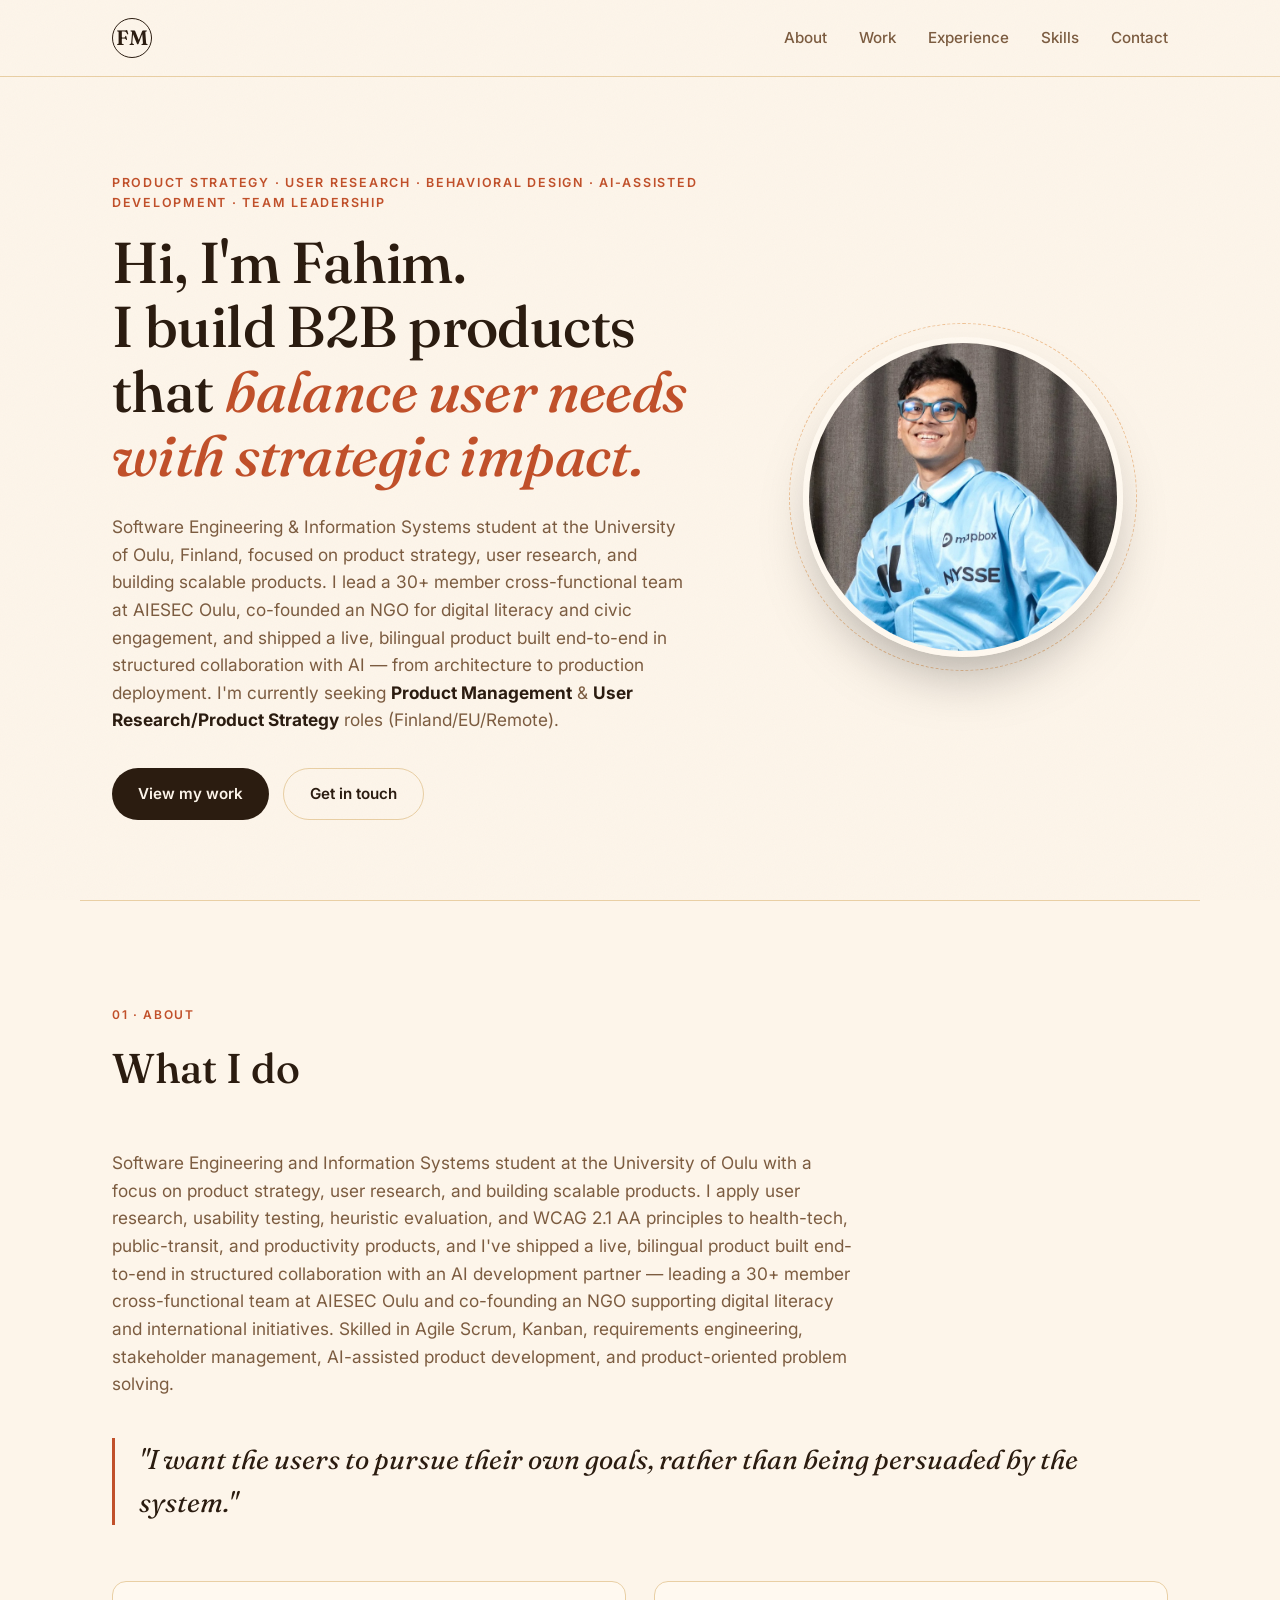
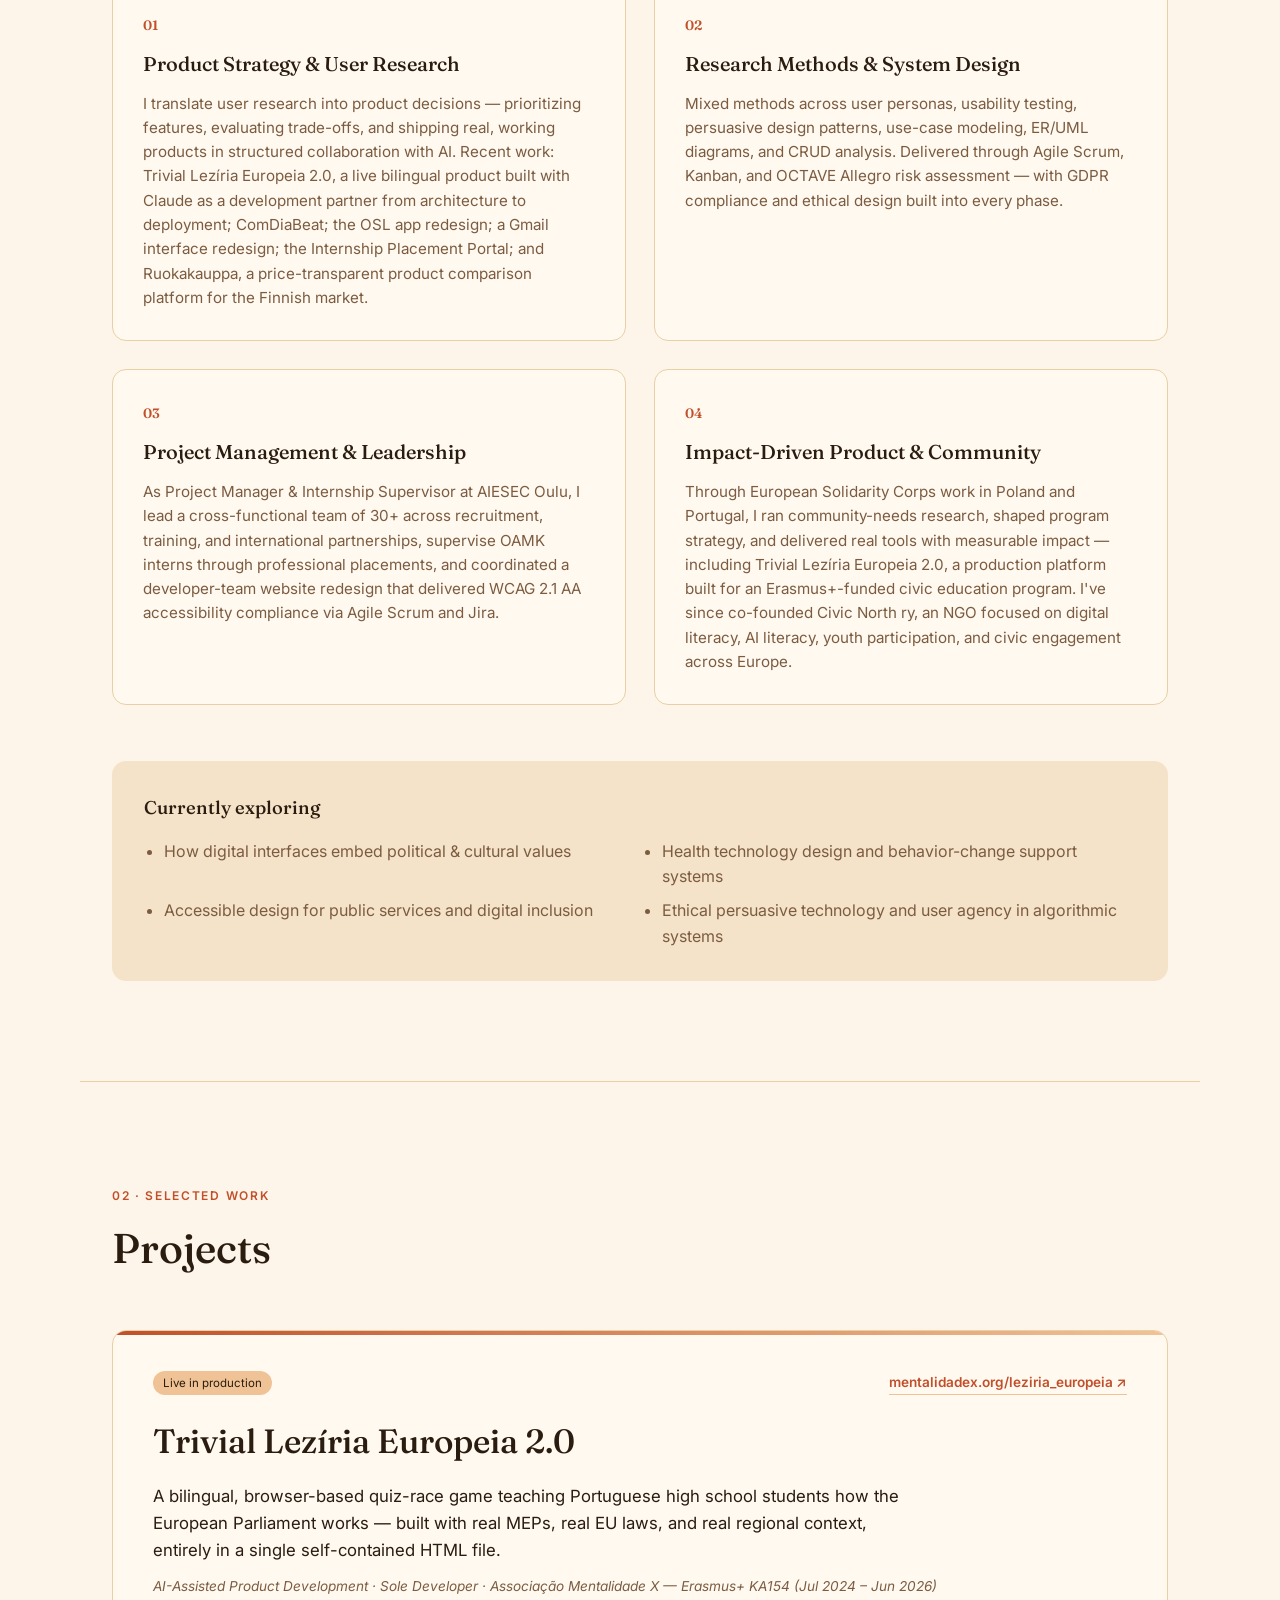
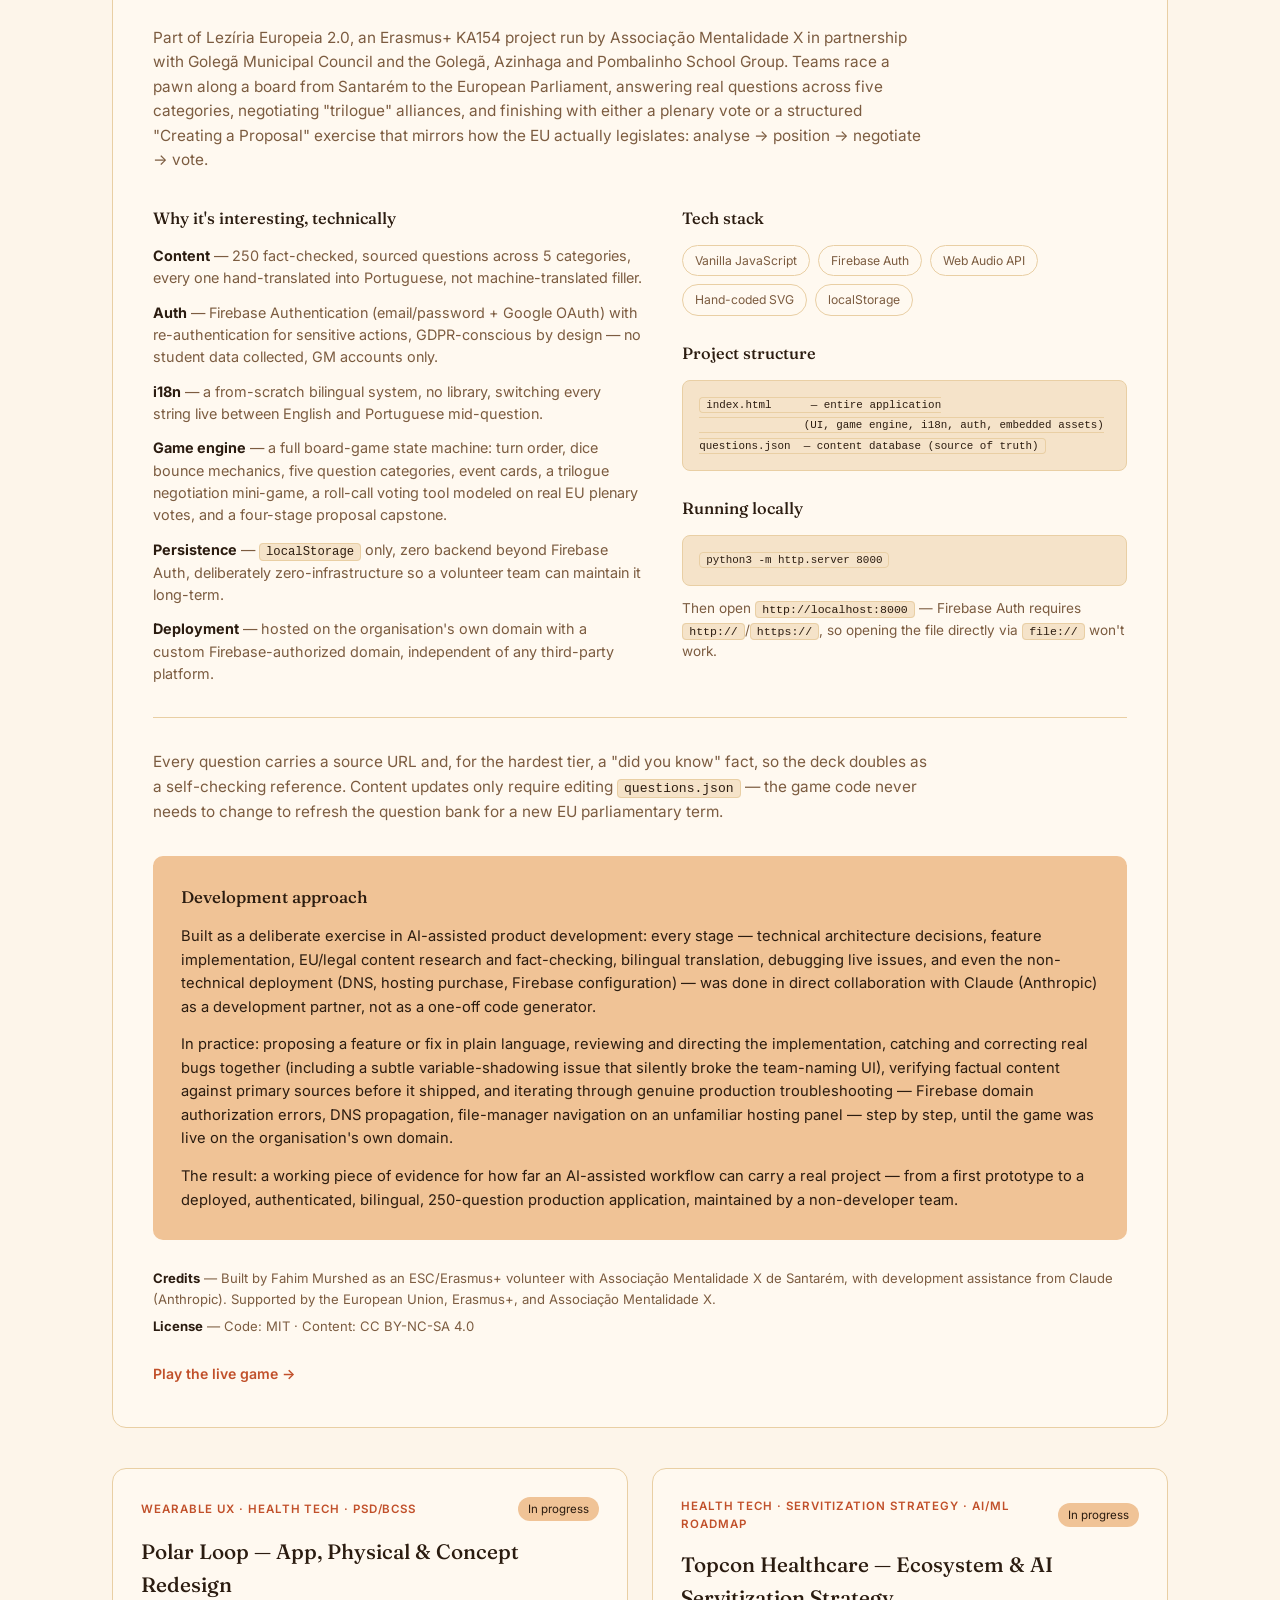
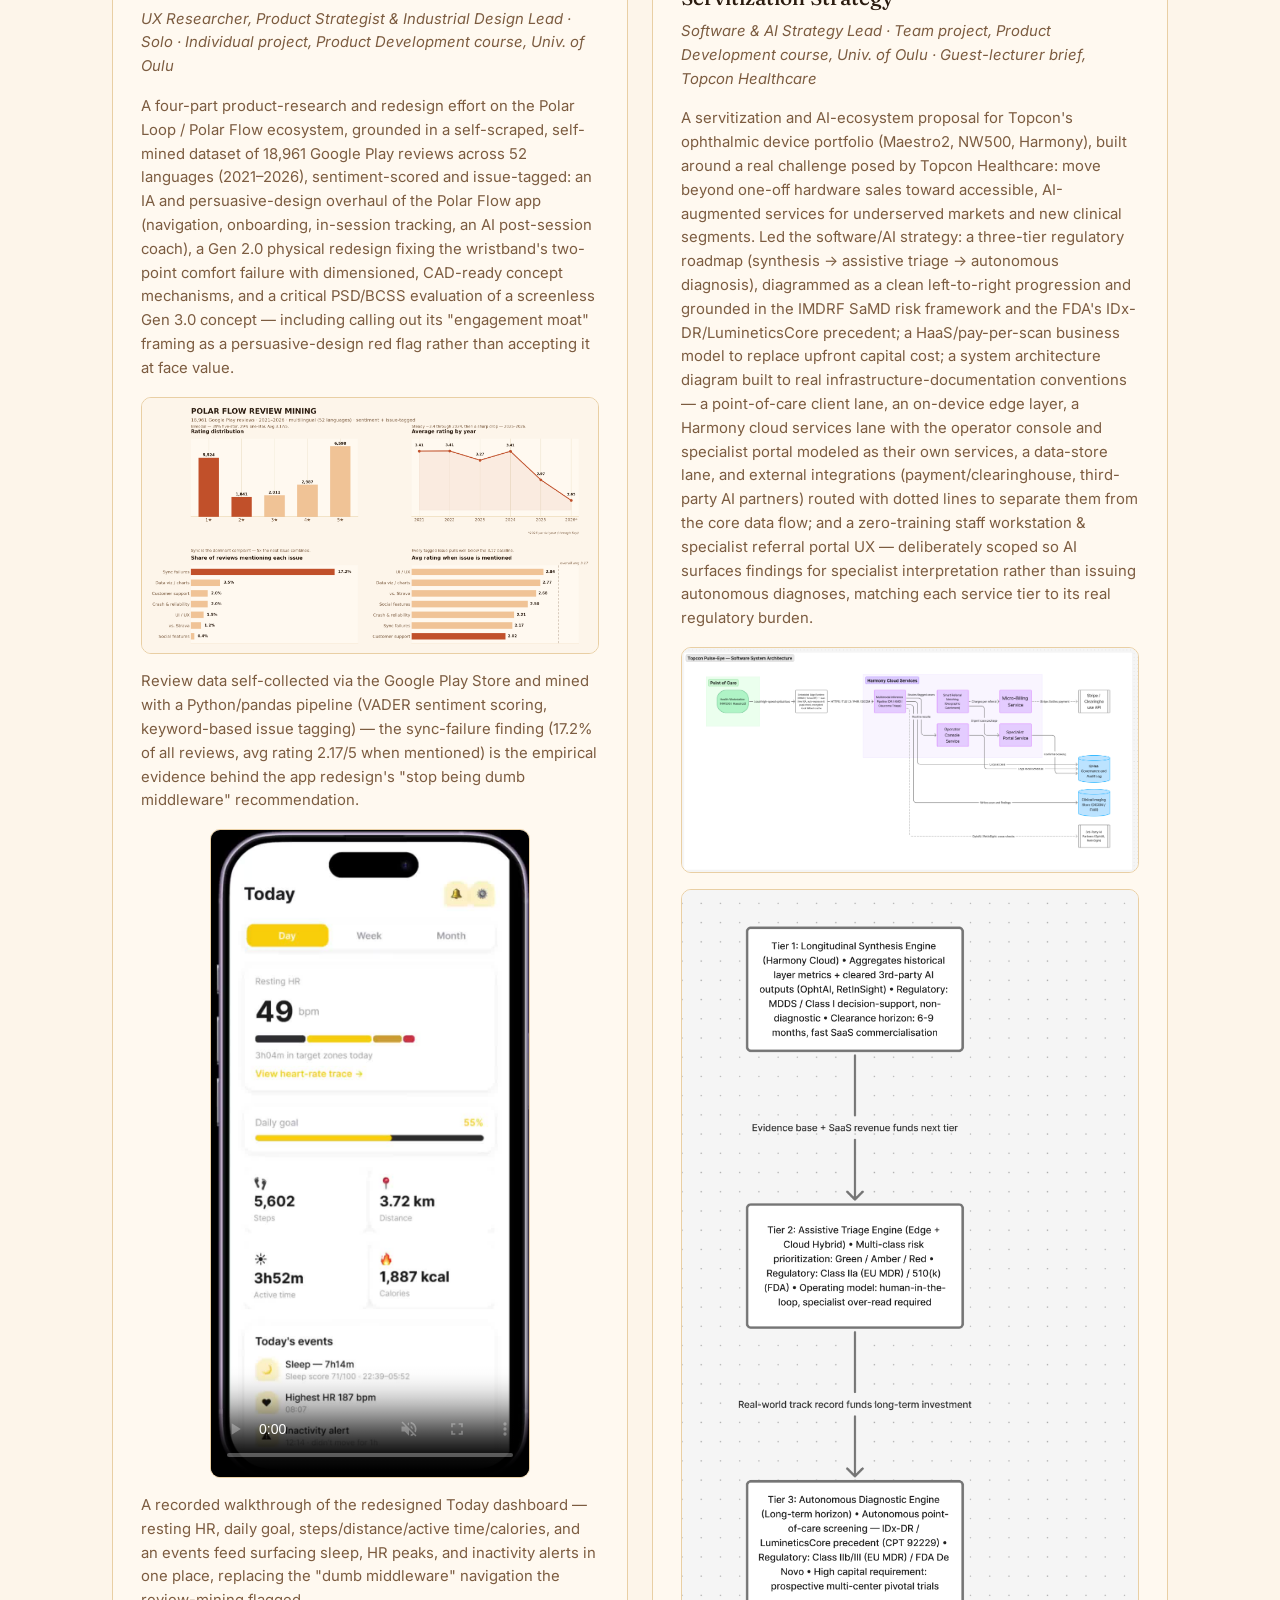
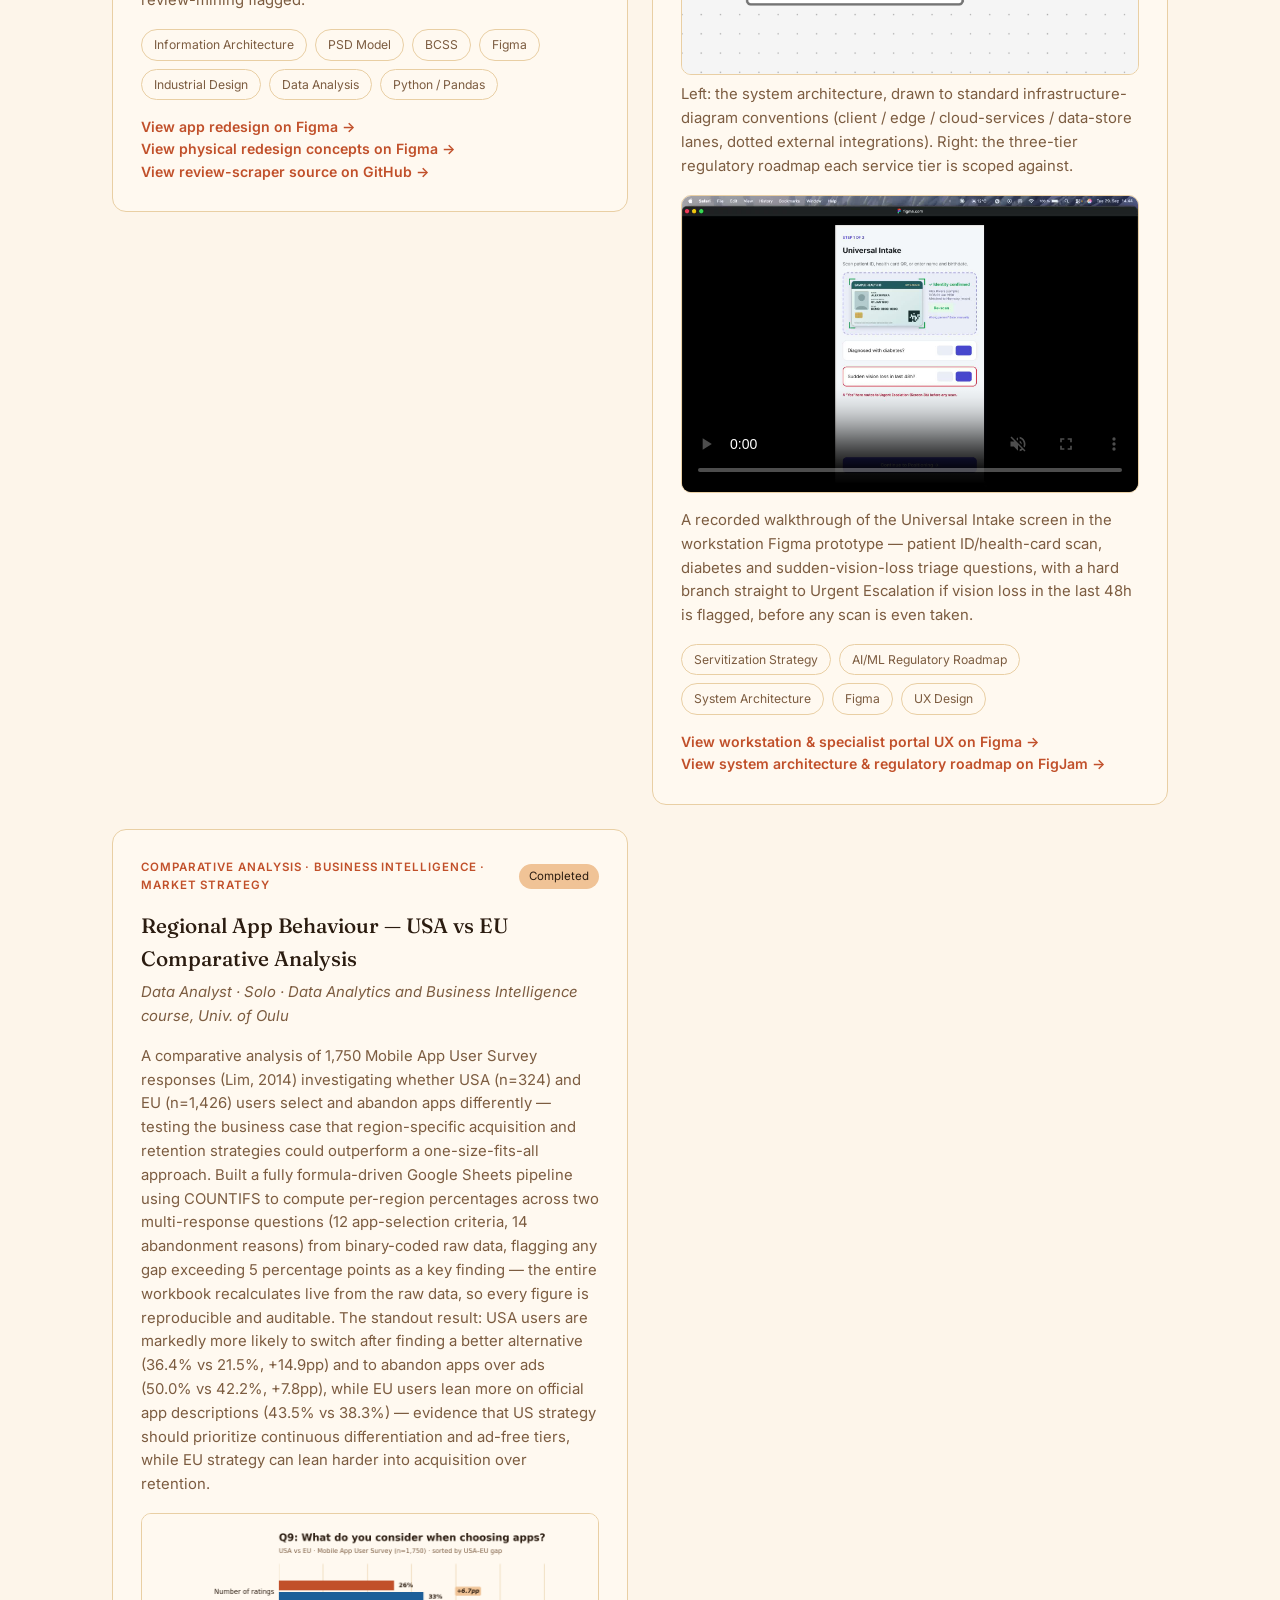
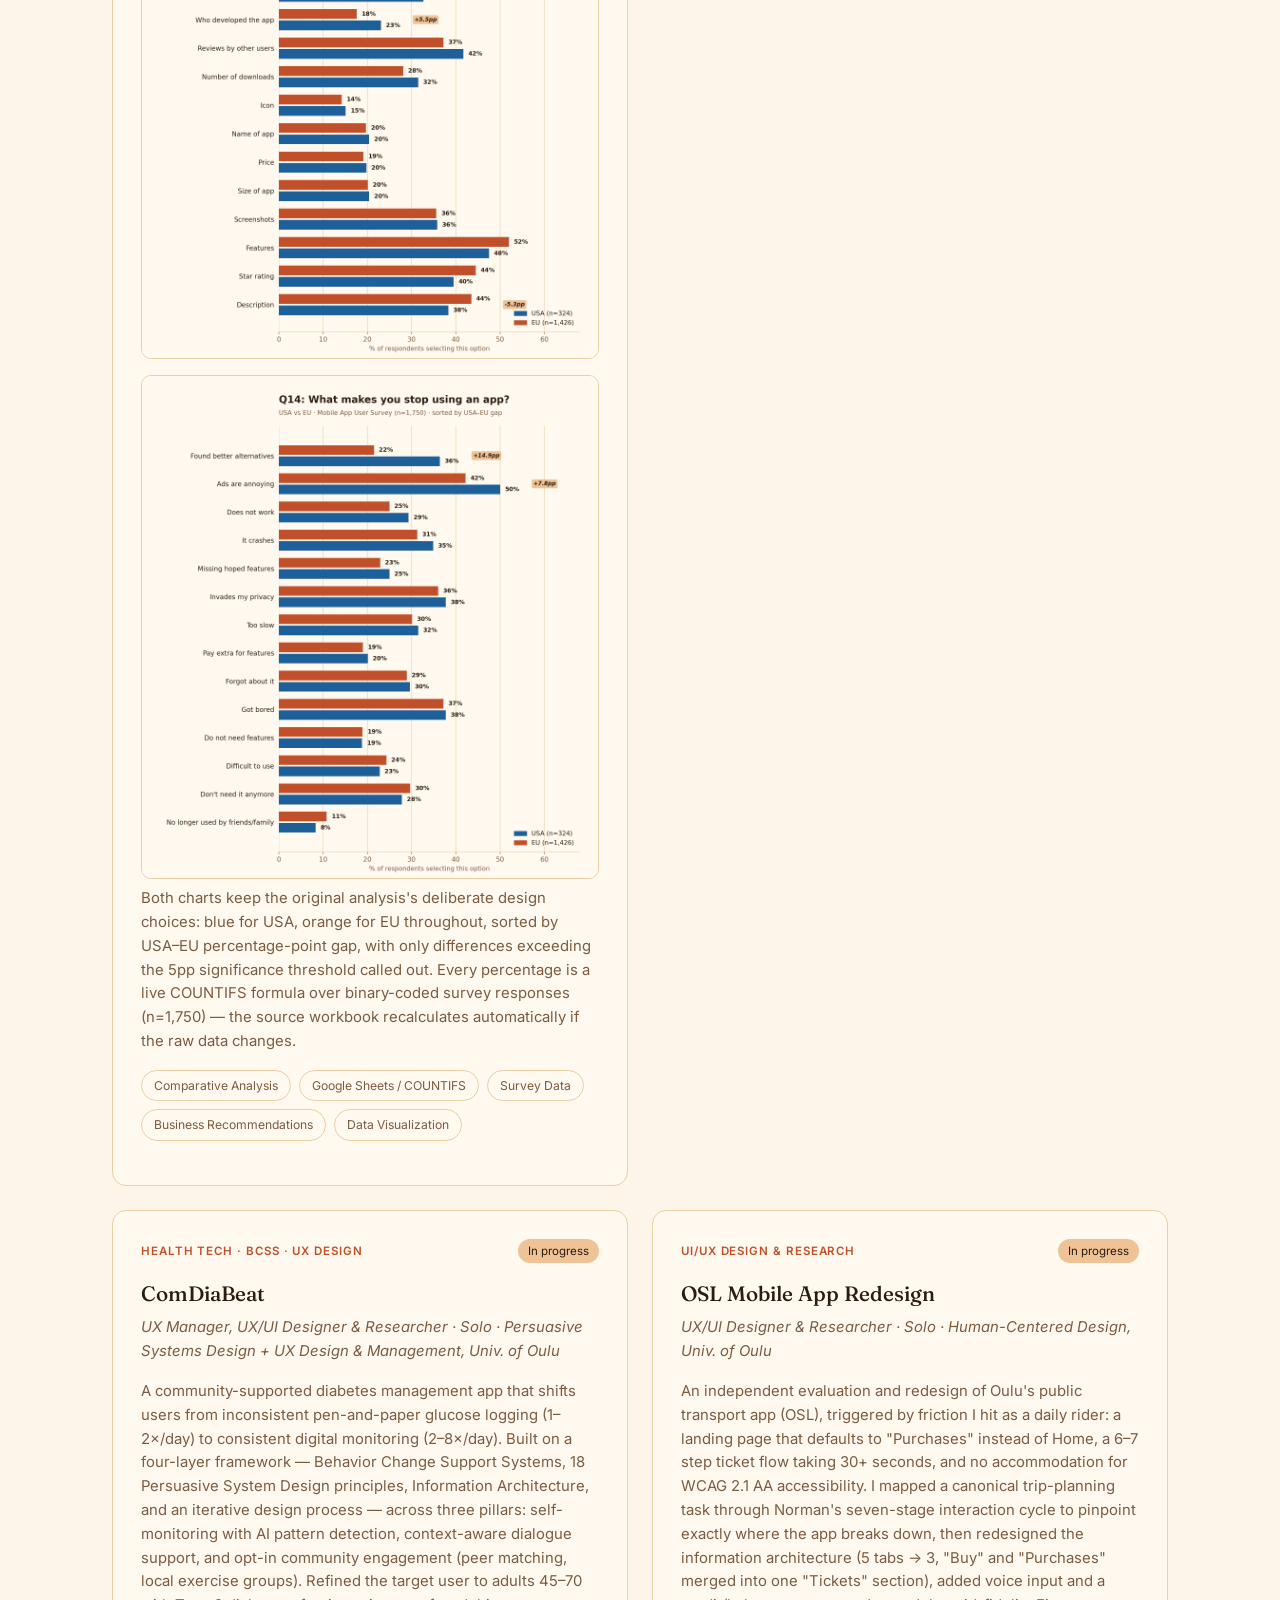
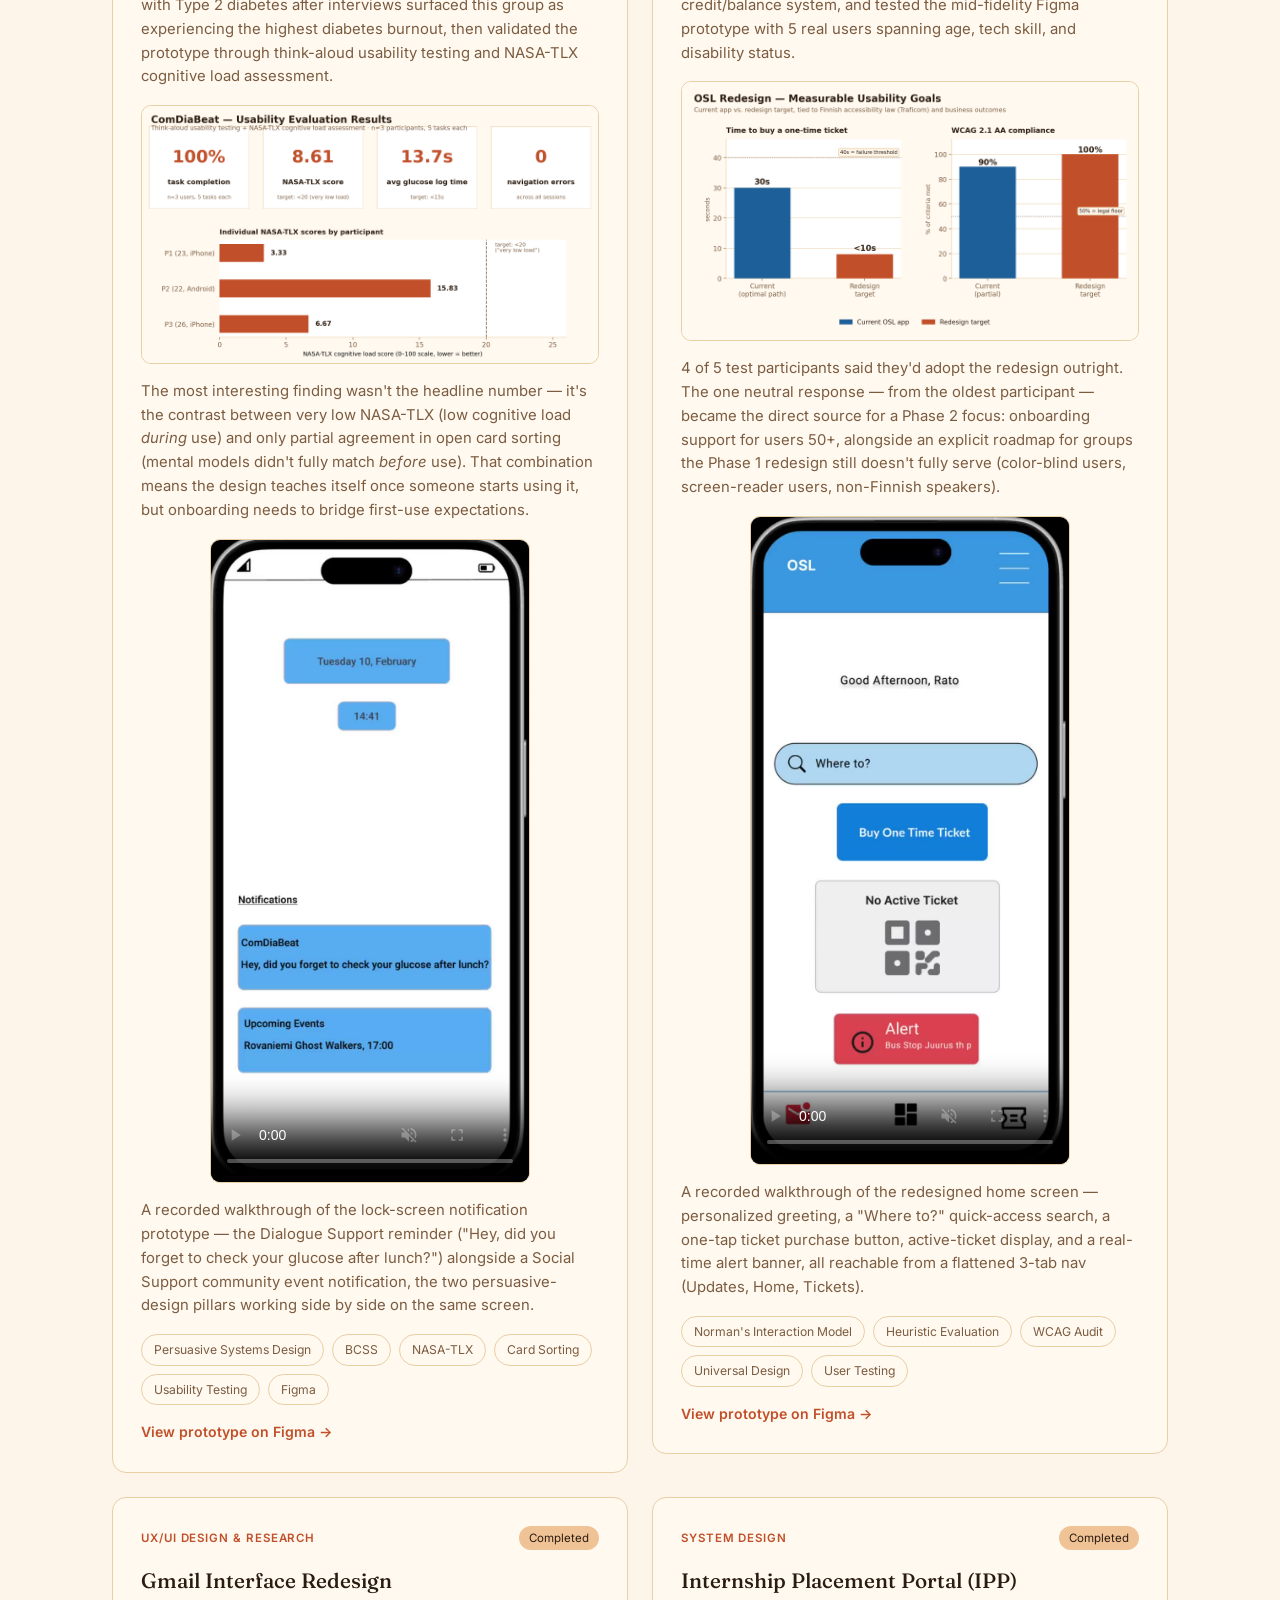
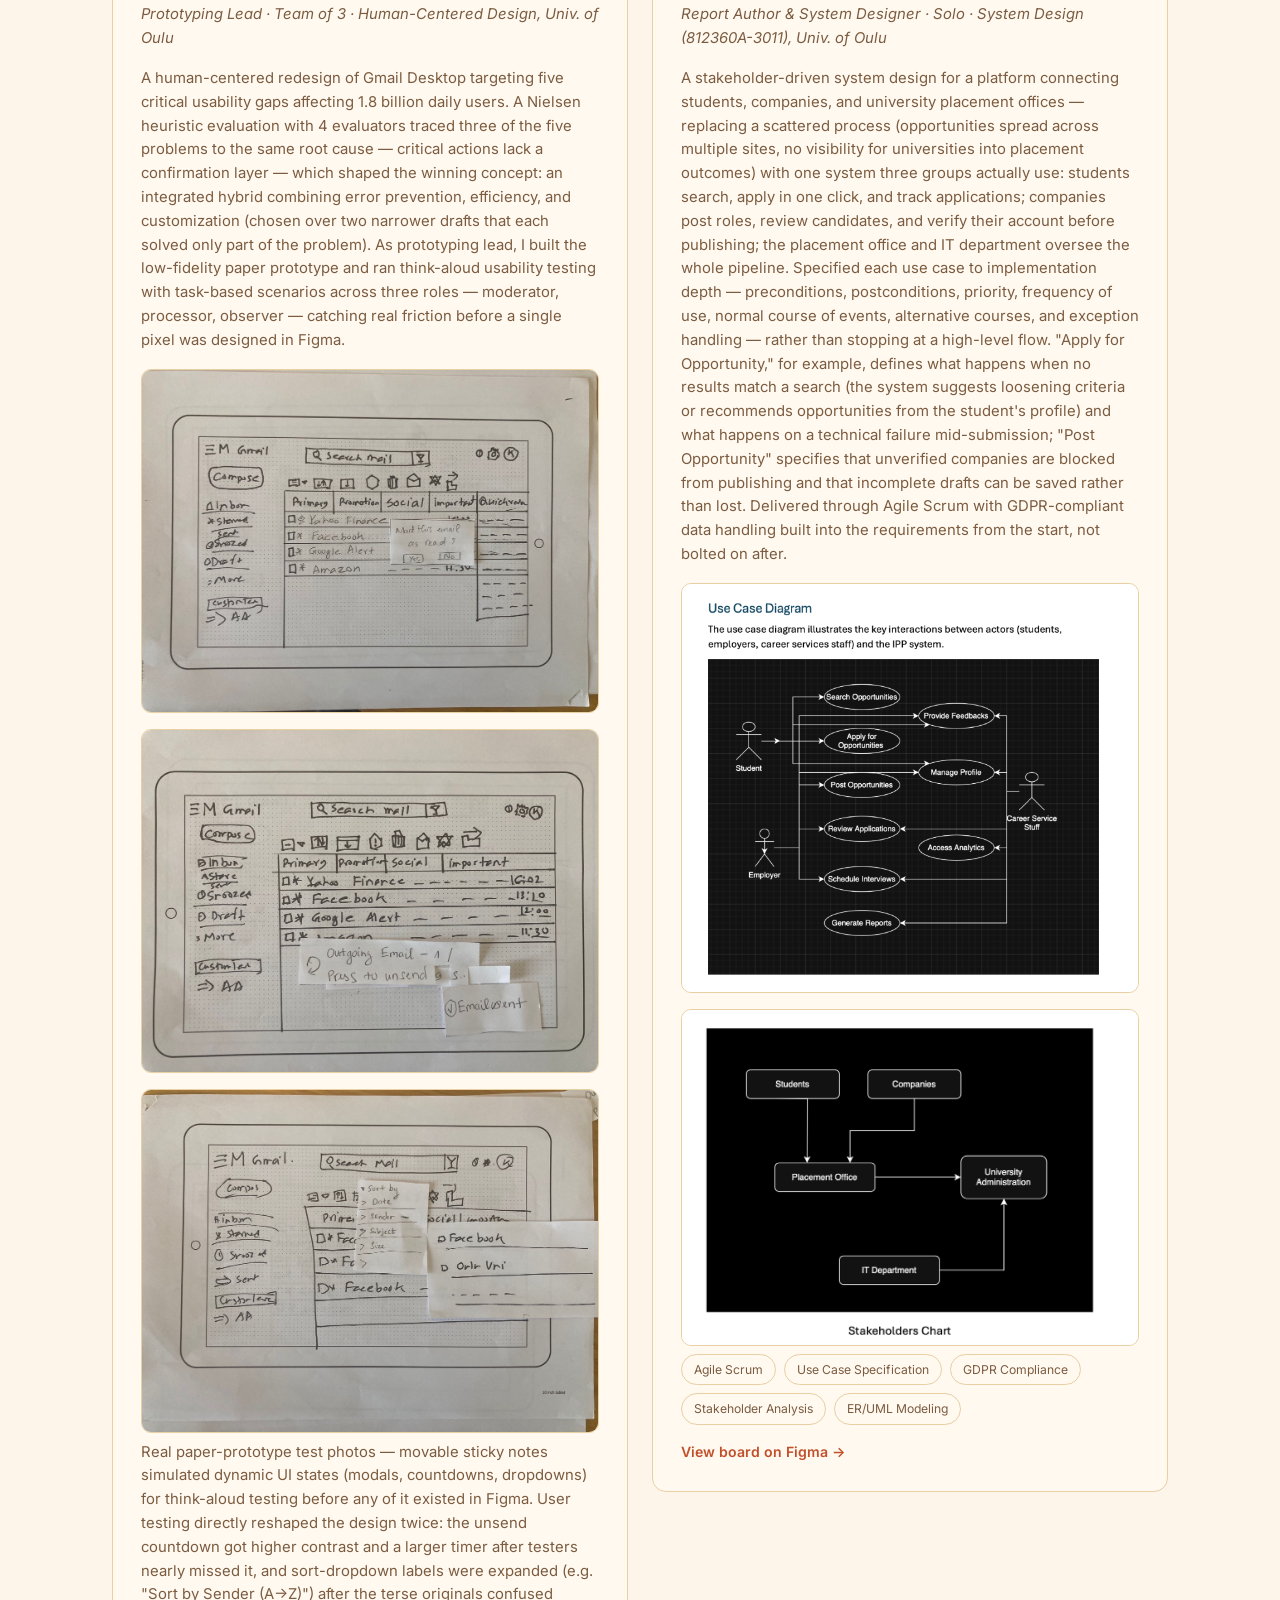
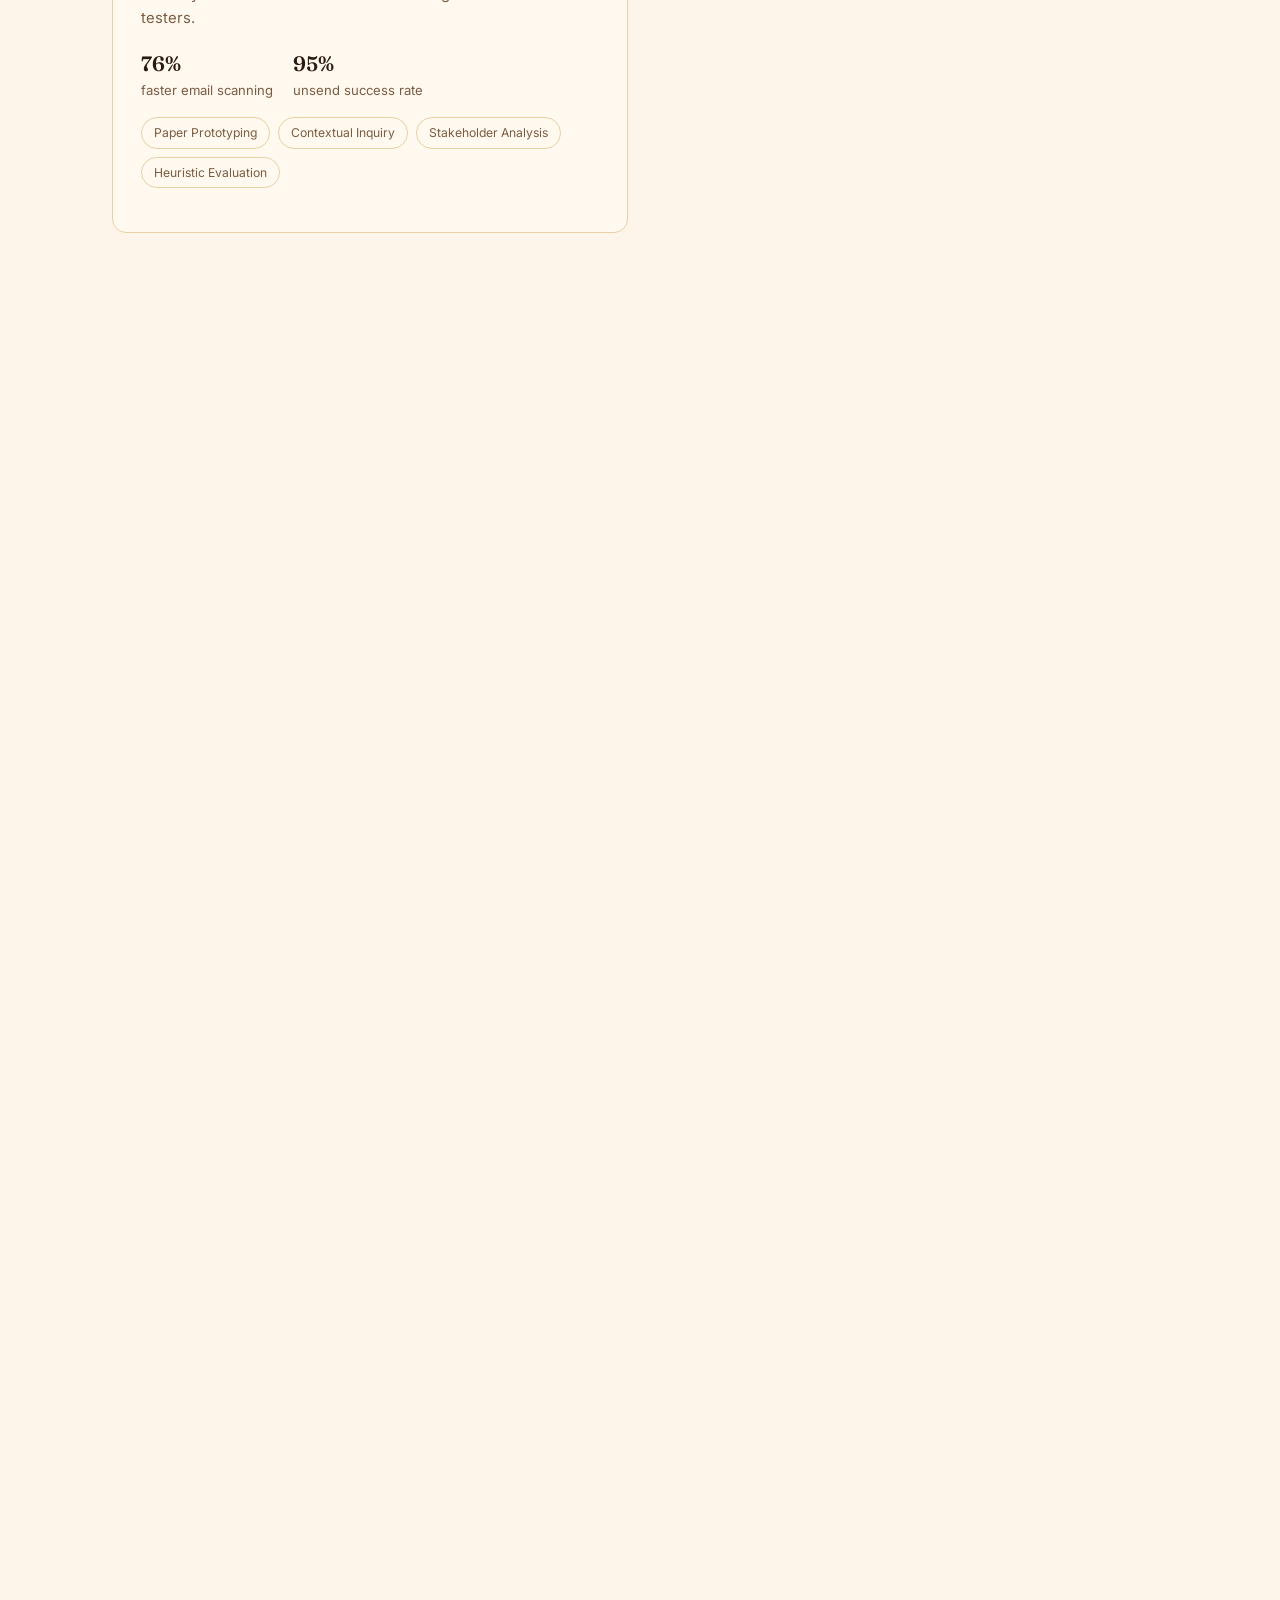
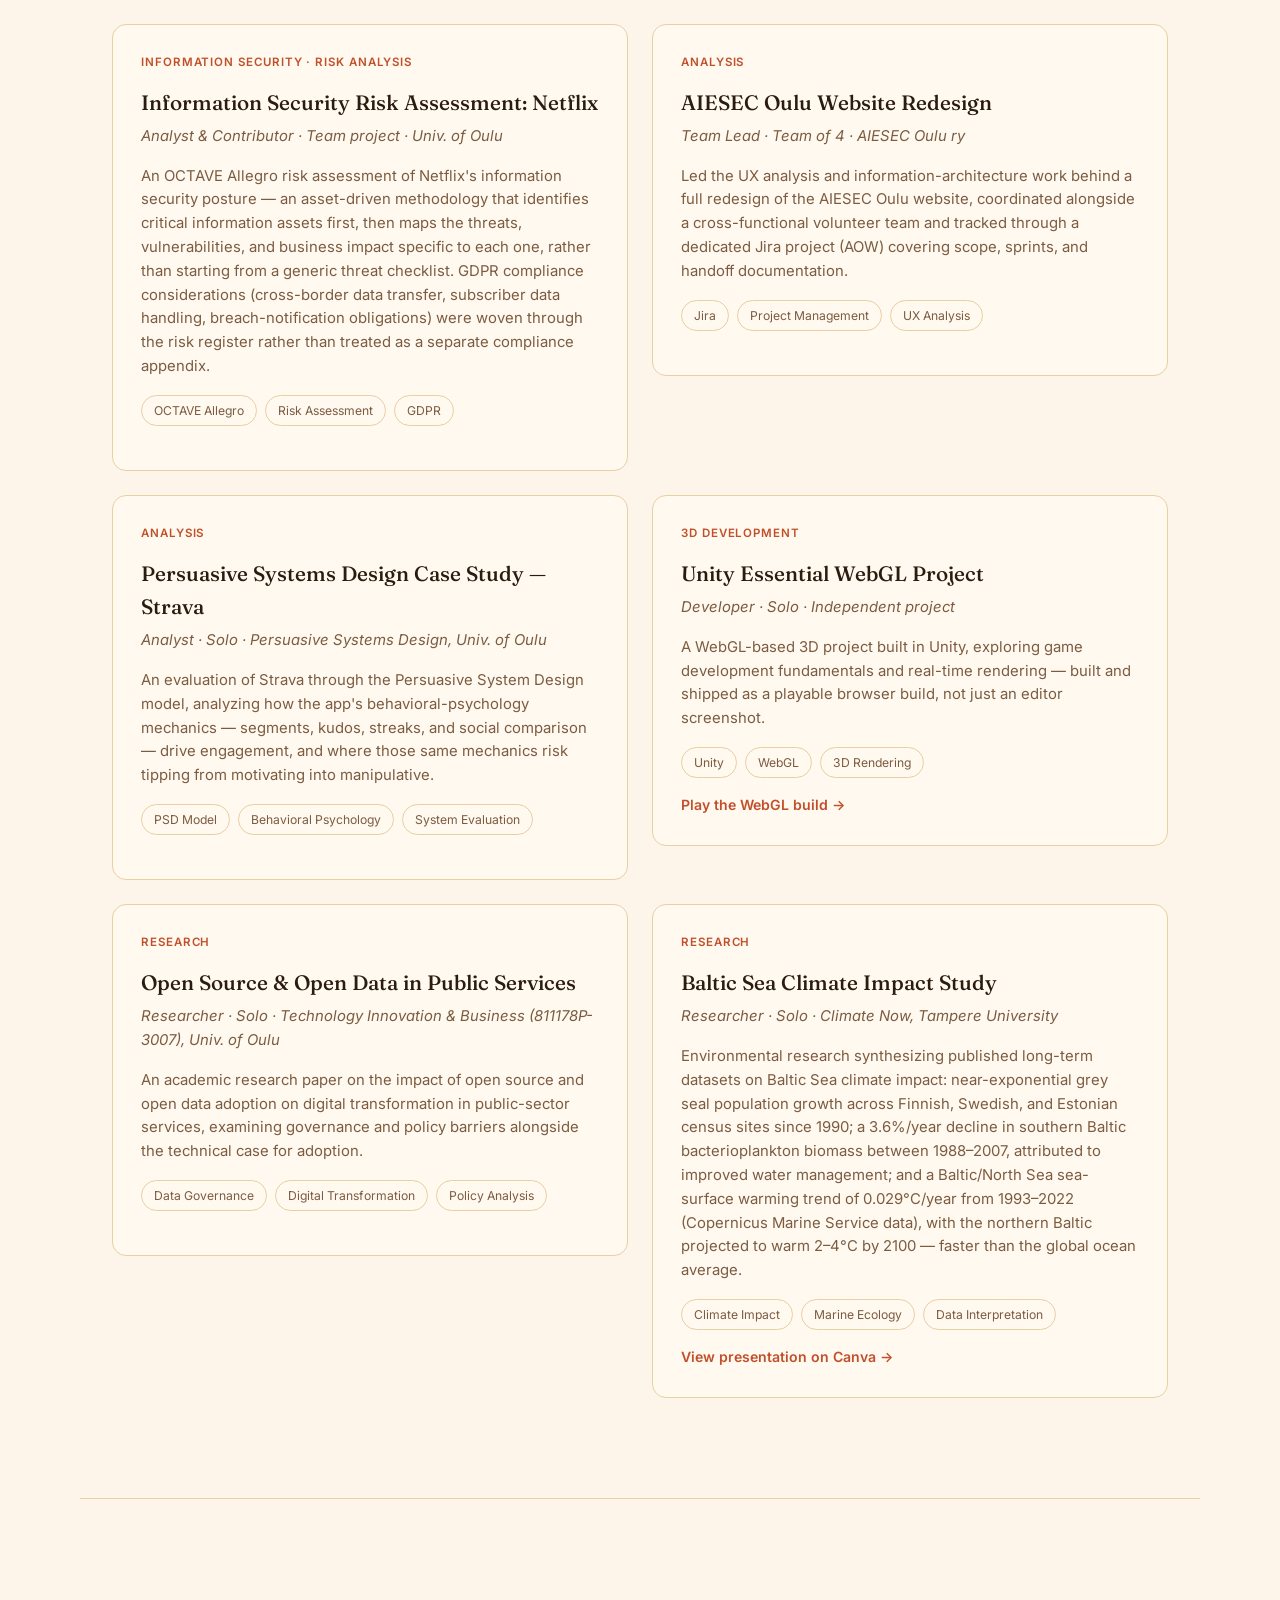
==== commit ecf91437: "Add OSL redesign screen recording Embeds a screen recording of the redesigned home screen (personali" ====
--- a/index.html
+++ b/index.html
@@ -319,6 +319,10 @@
         <p>An independent evaluation and redesign of Oulu's public transport app (OSL), triggered by friction I hit as a daily rider: a landing page that defaults to "Purchases" instead of Home, a 6&ndash;7 step ticket flow taking 30+ seconds, and no accommodation for WCAG 2.1 AA accessibility. I mapped a canonical trip-planning task through Norman's seven-stage interaction cycle to pinpoint exactly where the app breaks down, then redesigned the information architecture (5 tabs &rarr; 3, "Buy" and "Purchases" merged into one "Tickets" section), added voice input and a credit/balance system, and tested the mid-fidelity Figma prototype with 5 real users spanning age, tech skill, and disability status.</p>
         <img class="project-chart" src="assets/osl-measurable-goals.png" alt="OSL redesign measurable usability goals: time to buy a one-time ticket drops from 30 seconds (current) to a target under 10 seconds, well inside the 40-second failure threshold; WCAG 2.1 AA compliance rises from 90% partial (current) to 100% (target), well above the 50% legal floor.">
         <p class="spotlight-note" style="margin-bottom:16px;">4 of 5 test participants said they'd adopt the redesign outright. The one neutral response &mdash; from the oldest participant &mdash; became the direct source for a Phase 2 focus: onboarding support for users 50+, alongside an explicit roadmap for groups the Phase 1 redesign still doesn't fully serve (color-blind users, screen-reader users, non-Finnish speakers).</p>
+        <video class="project-chart" style="max-width:320px; display:block; margin-left:auto; margin-right:auto;" poster="assets/osl-poster.jpg" autoplay muted loop playsinline controls preload="metadata">
+          <source src="assets/osl-demo.mp4" type="video/mp4">
+        </video>
+        <p class="spotlight-note" style="margin-bottom:16px;">A recorded walkthrough of the redesigned home screen &mdash; personalized greeting, a "Where to?" quick-access search, a one-tap ticket purchase button, active-ticket display, and a real-time alert banner, all reachable from a flattened 3-tab nav (Updates, Home, Tickets).</p>
         <div class="project-tags">
           <span>Norman's Interaction Model</span><span>Heuristic Evaluation</span><span>WCAG Audit</span><span>Universal Design</span><span>User Testing</span>
         </div>
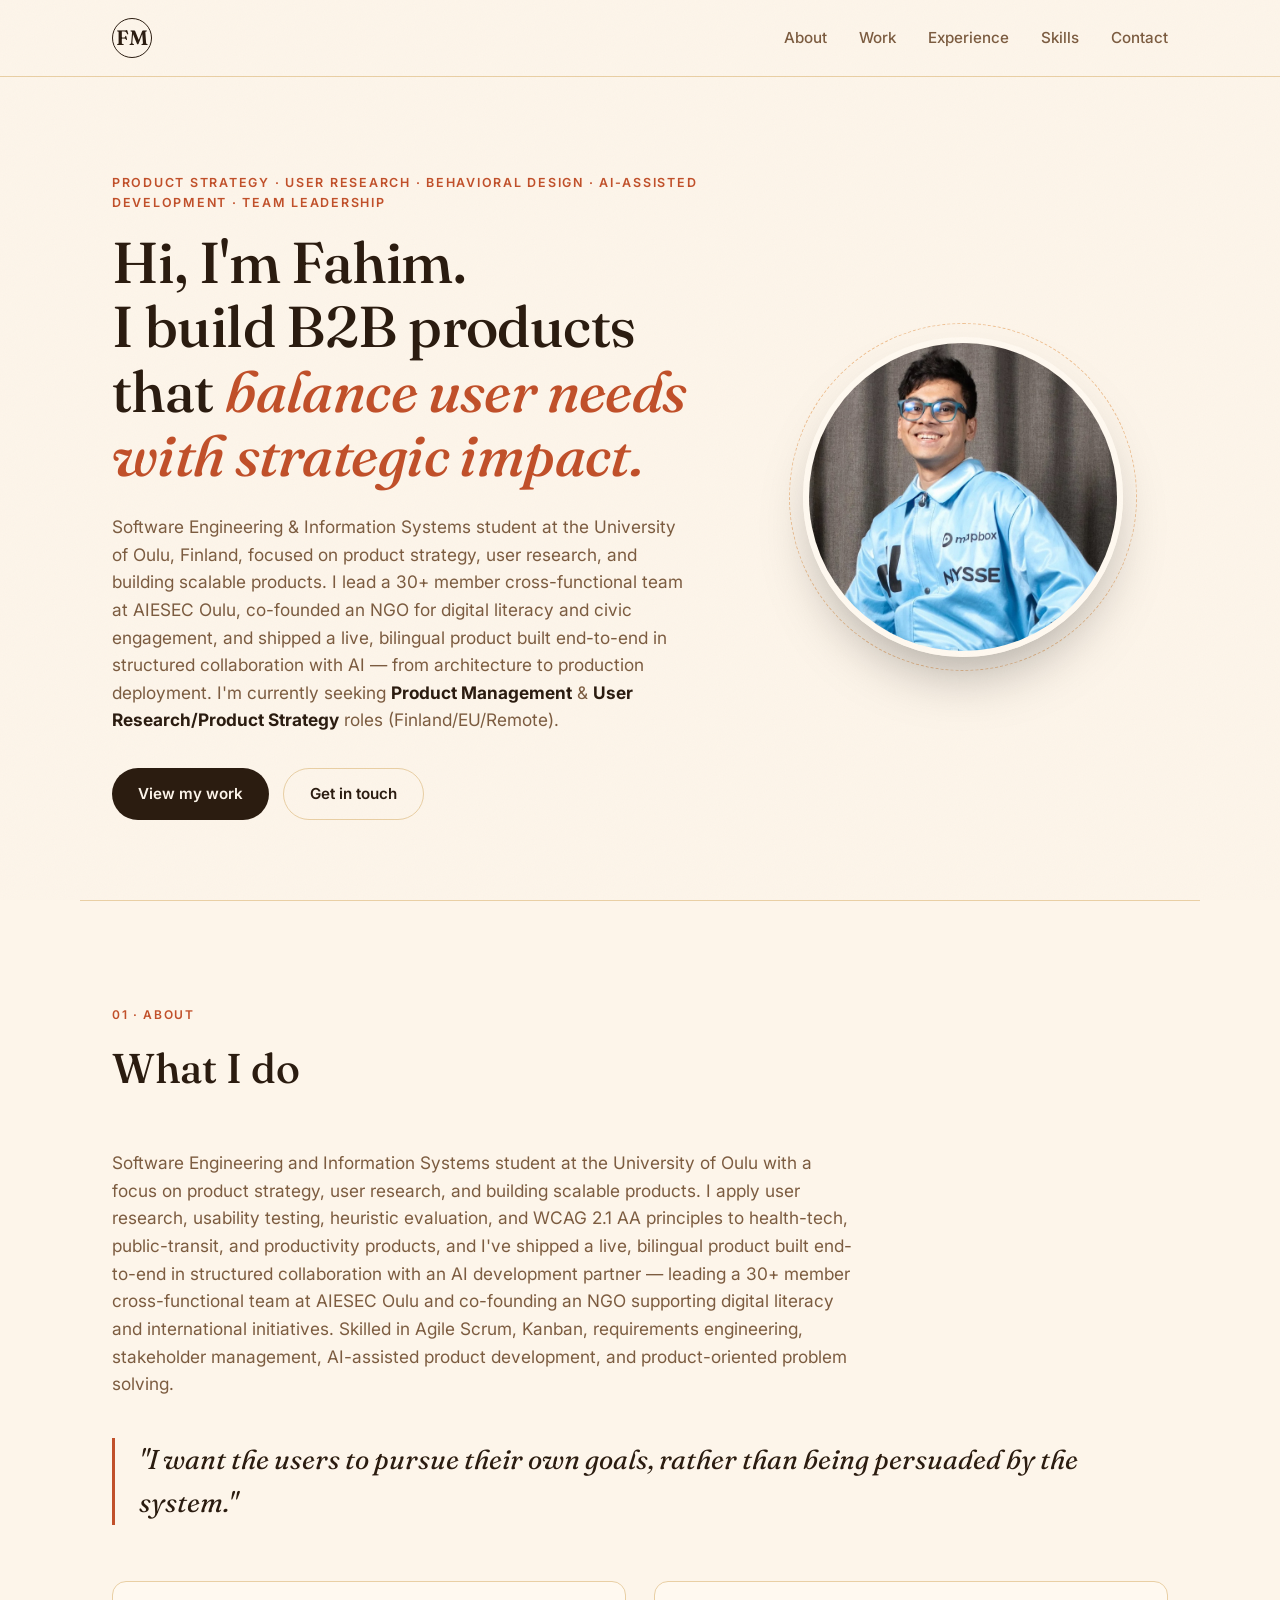
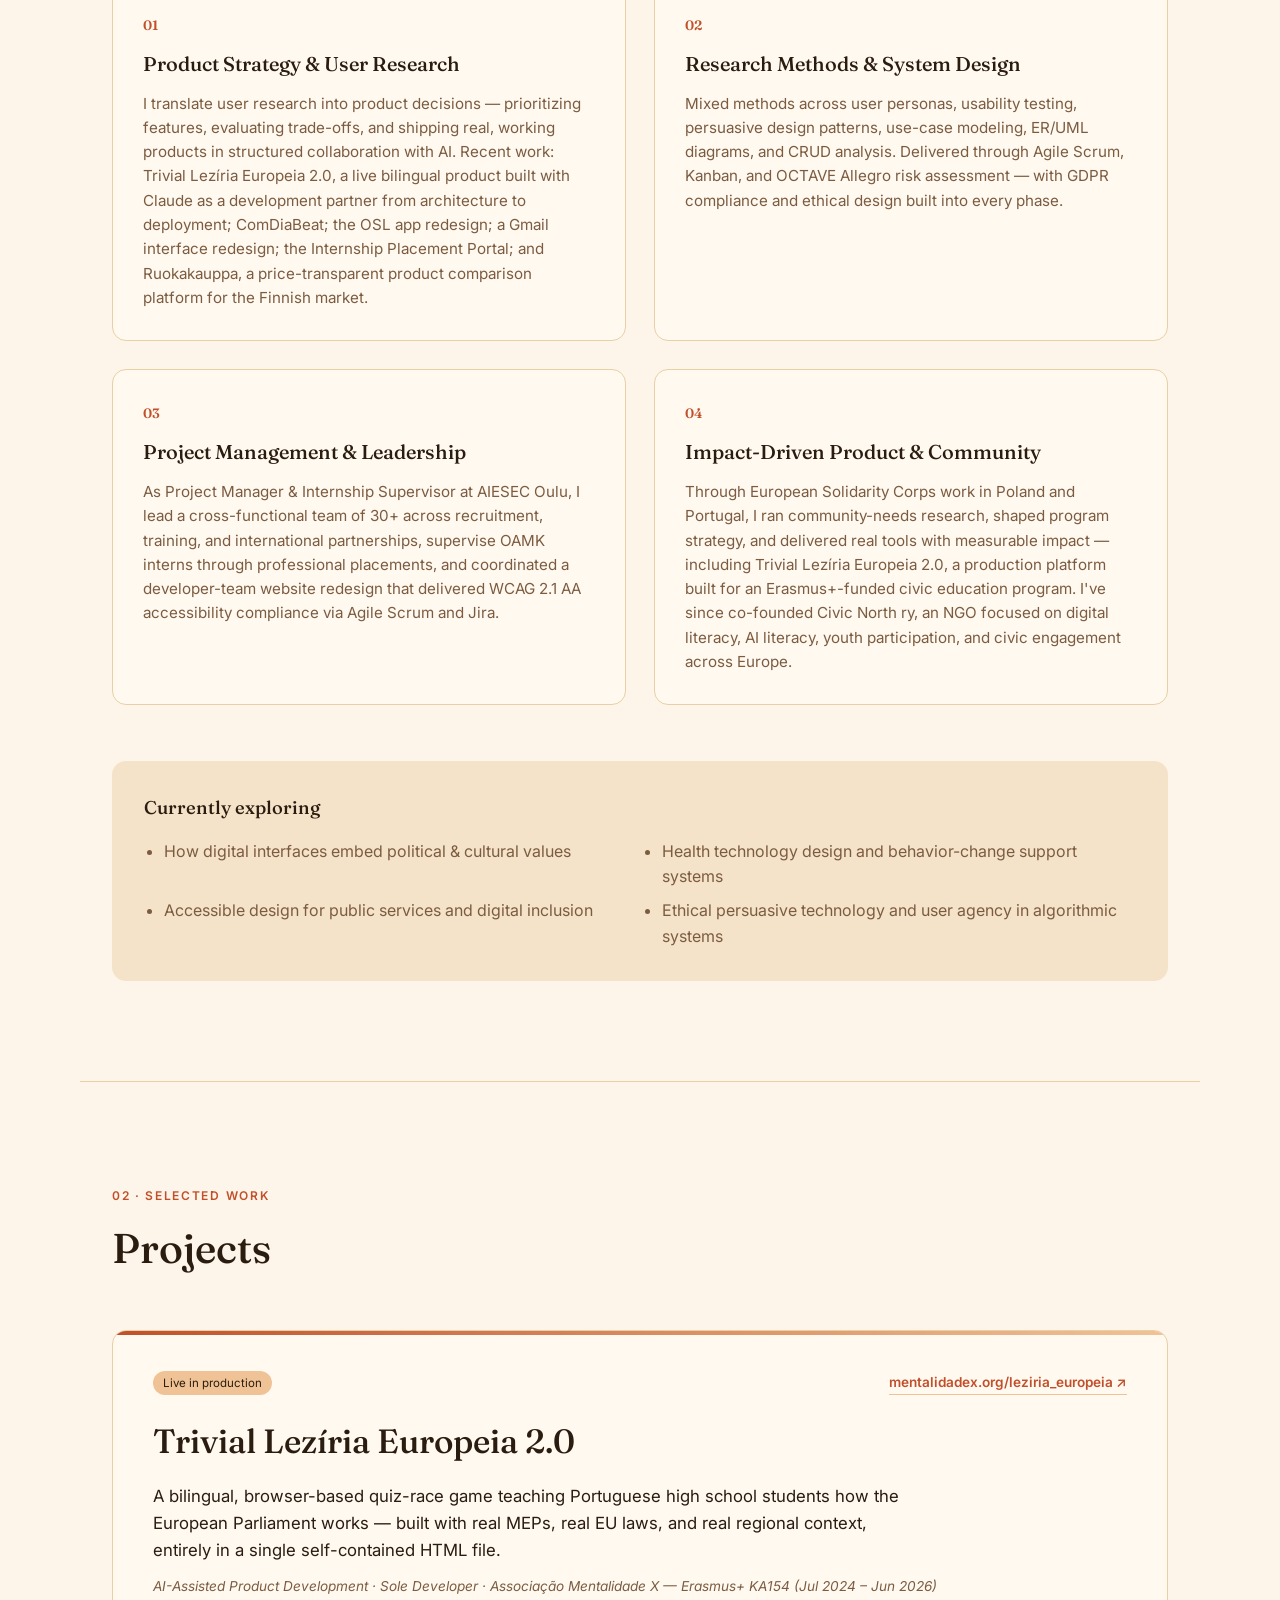
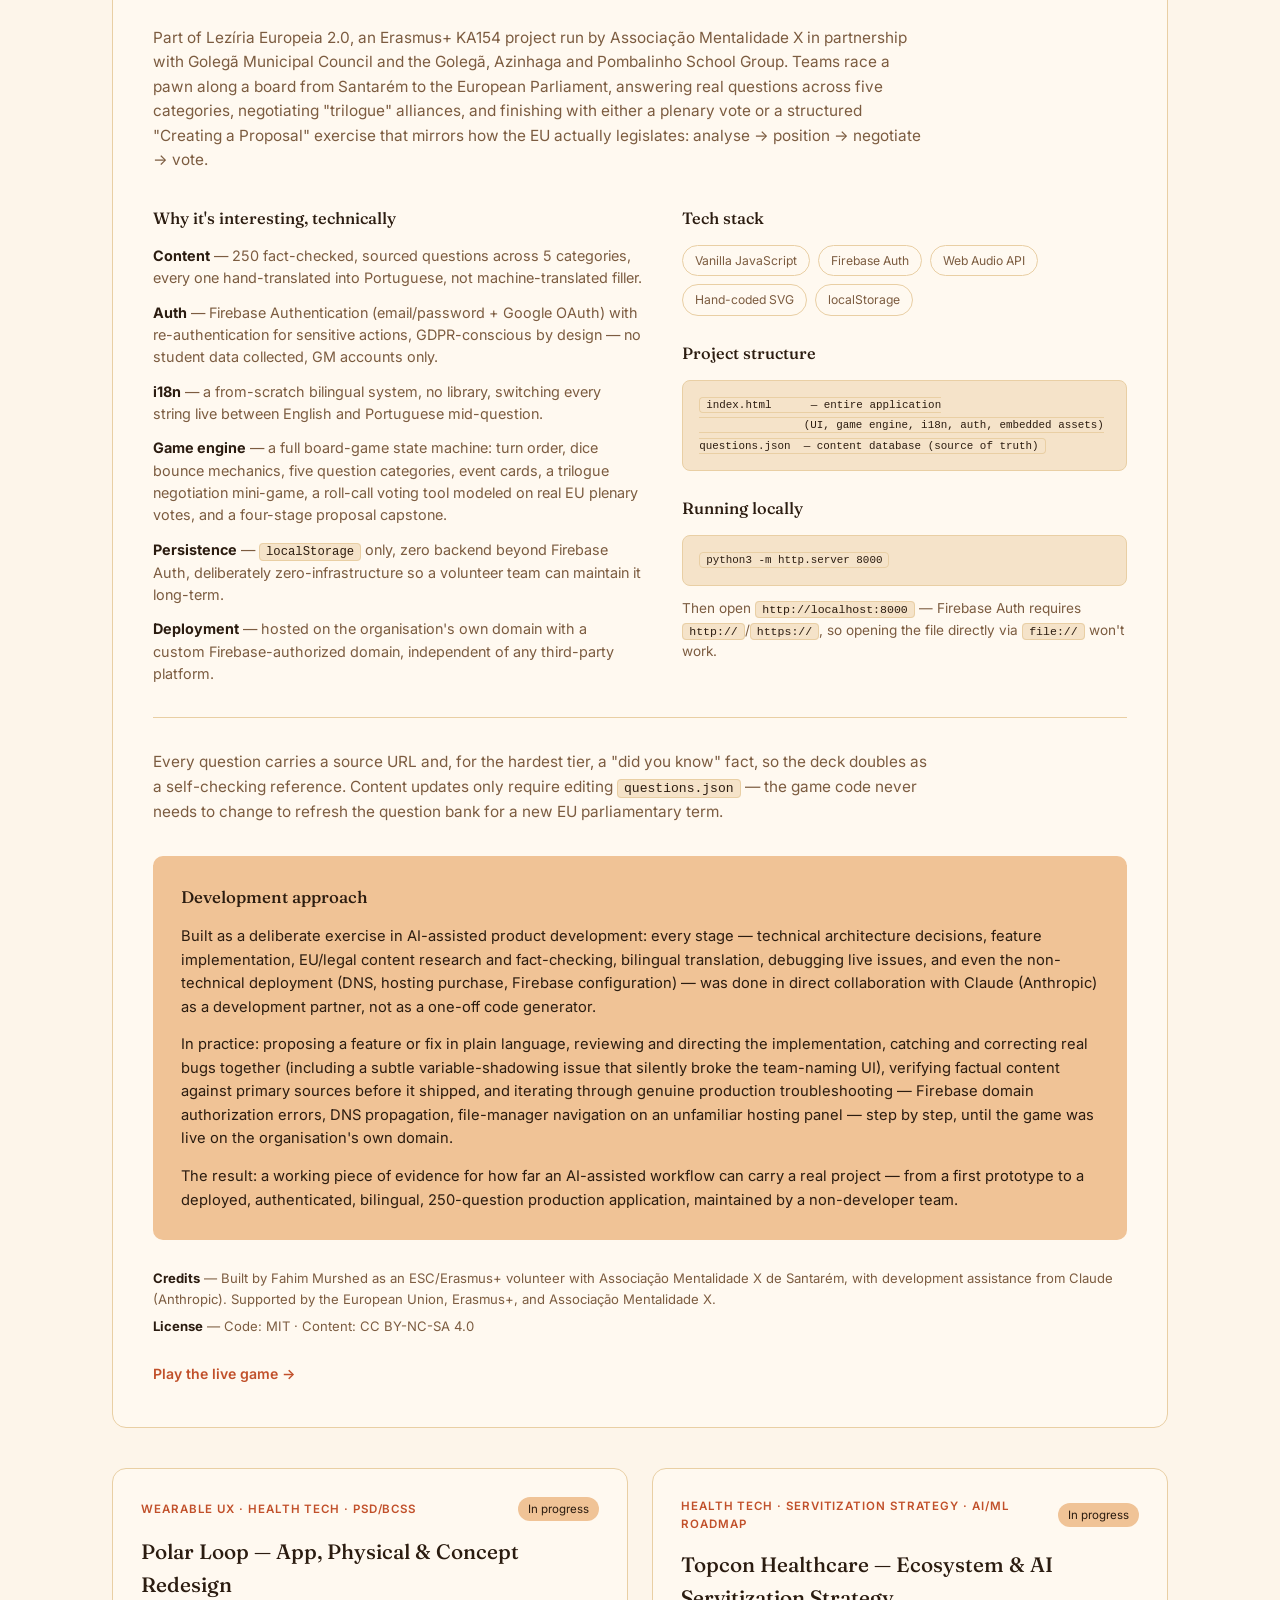
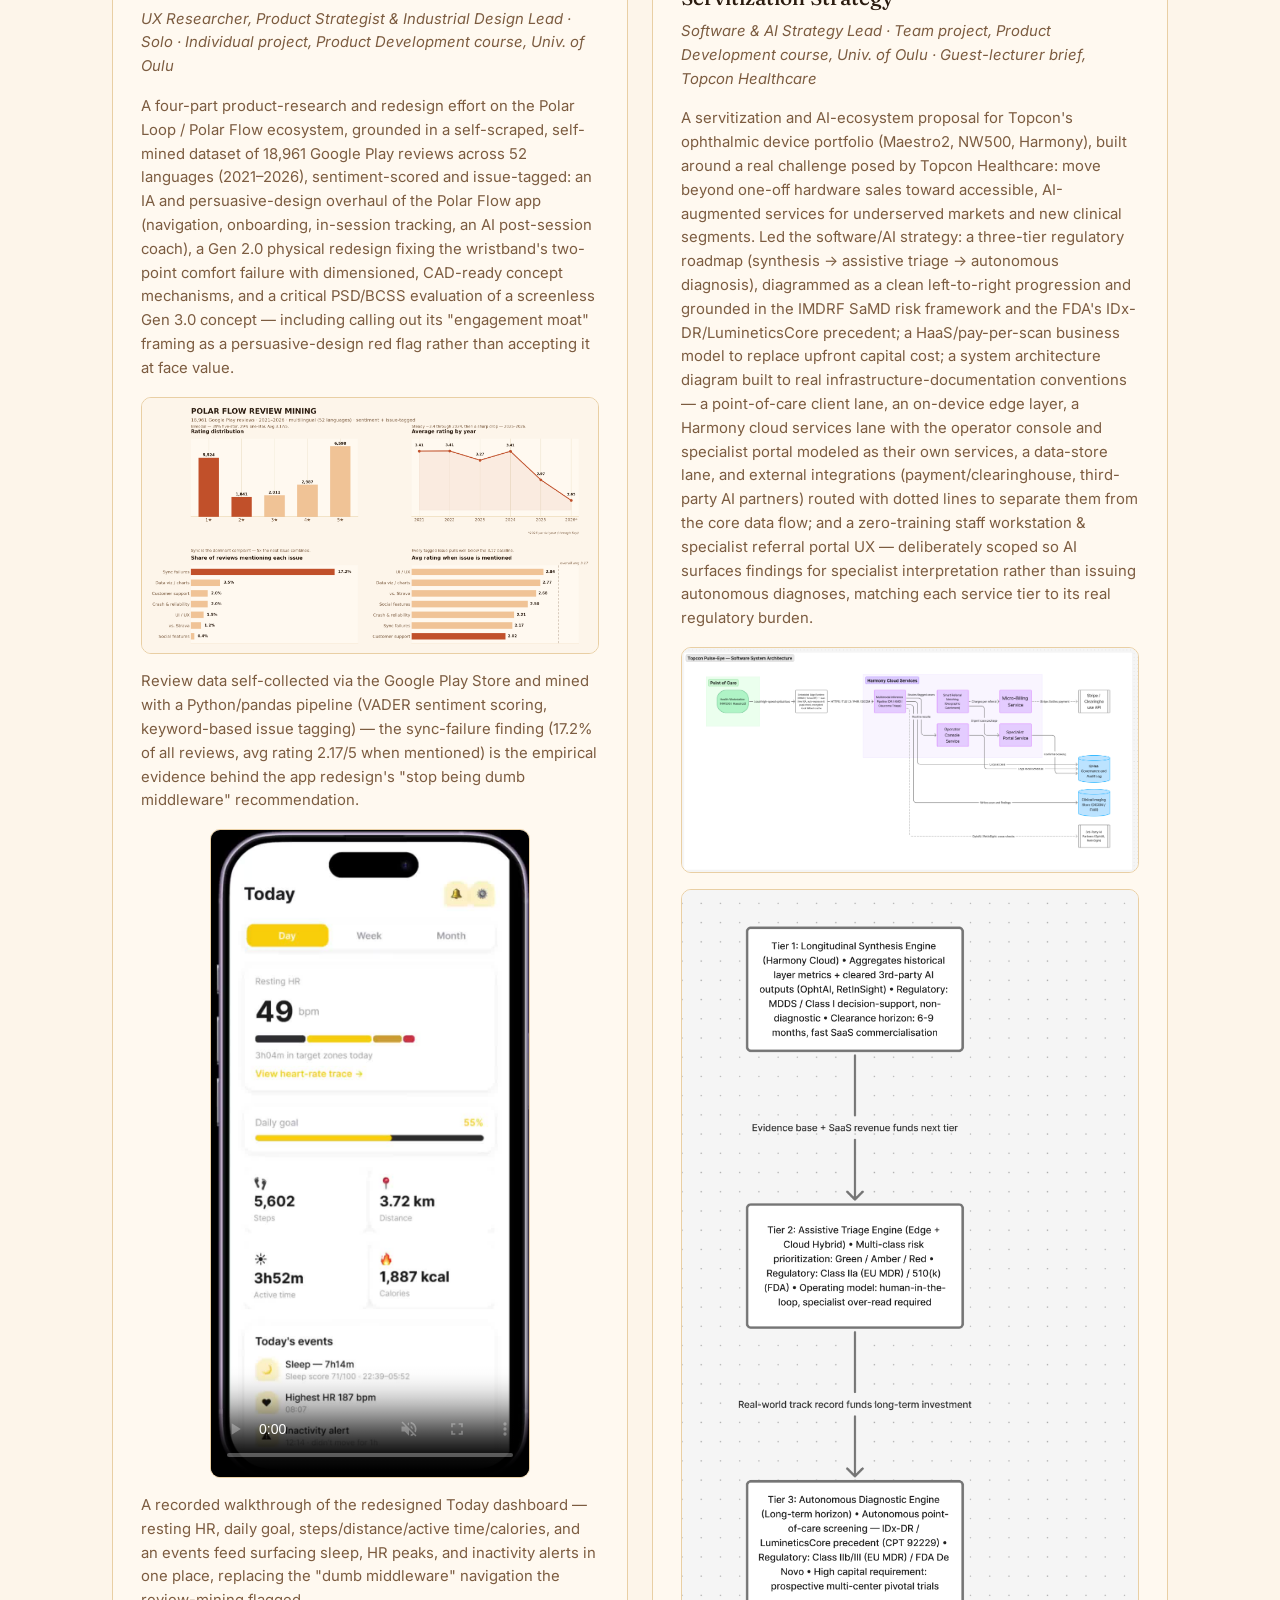
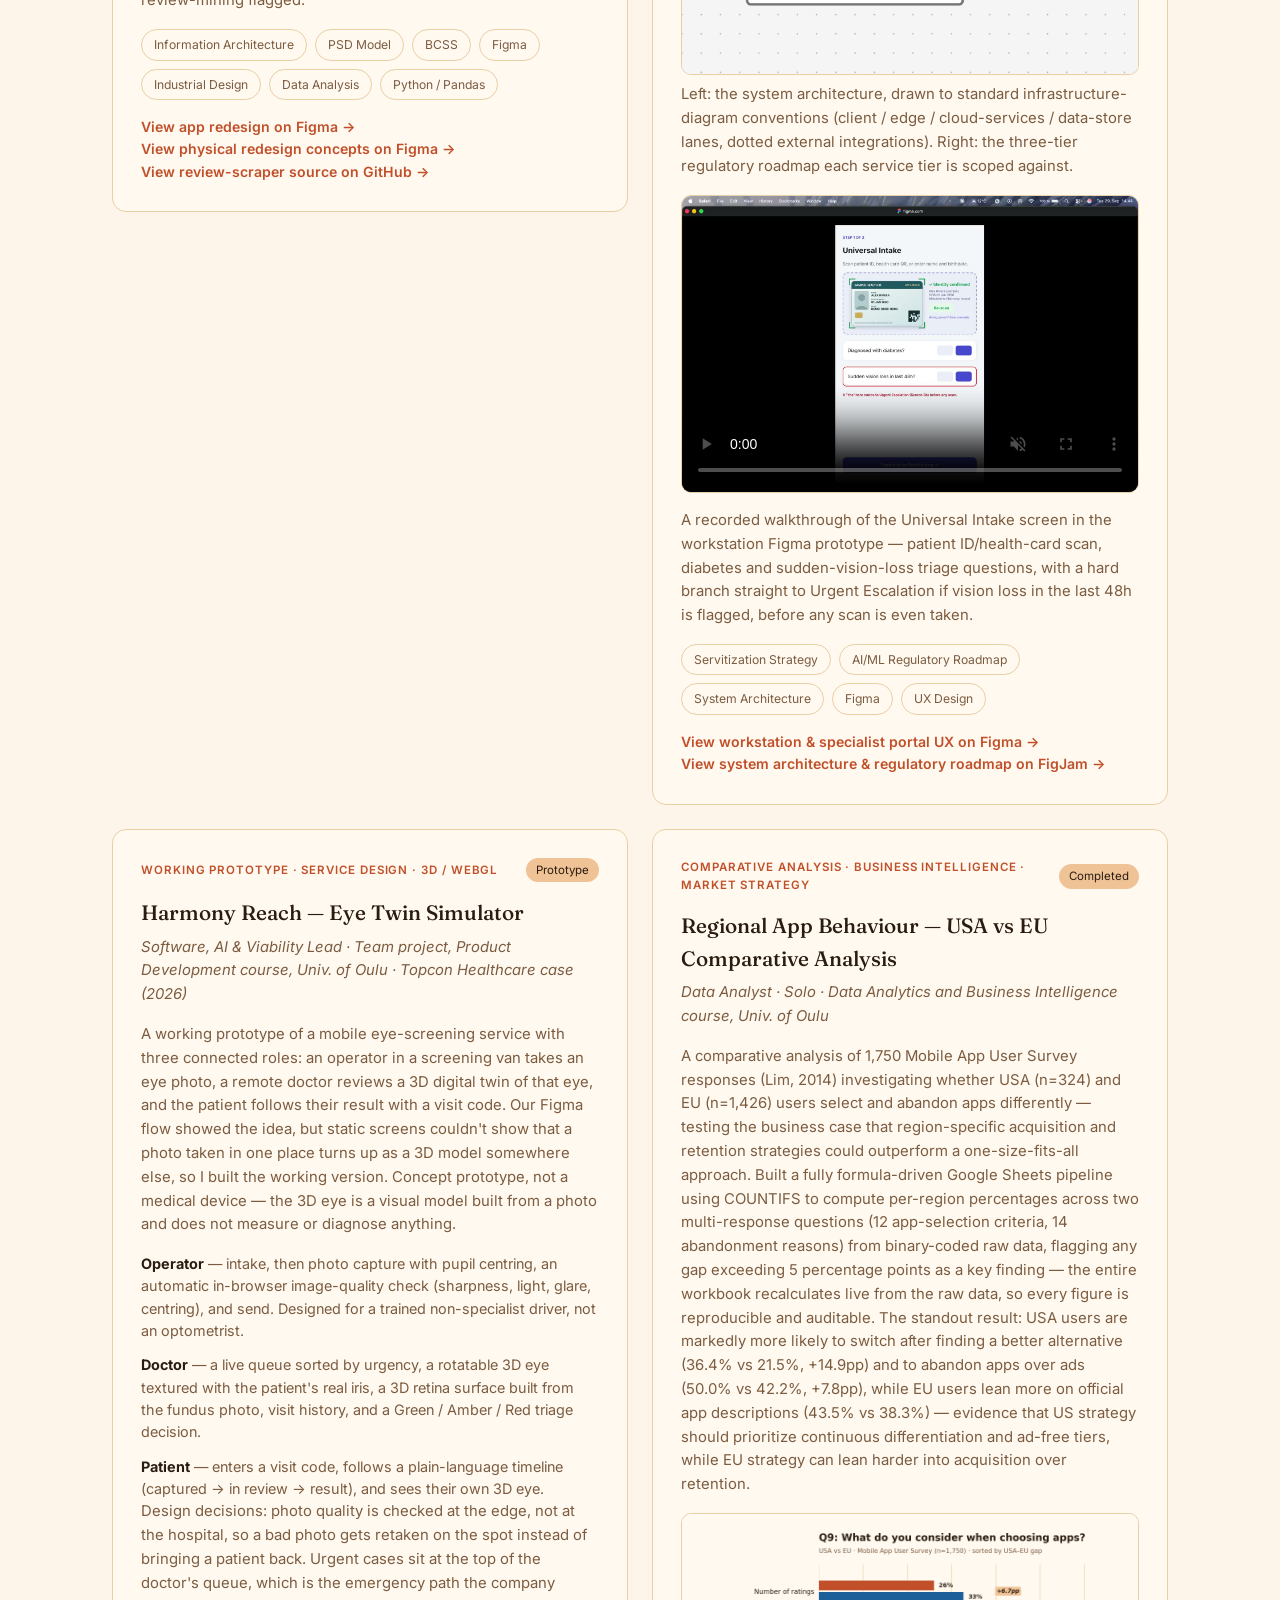
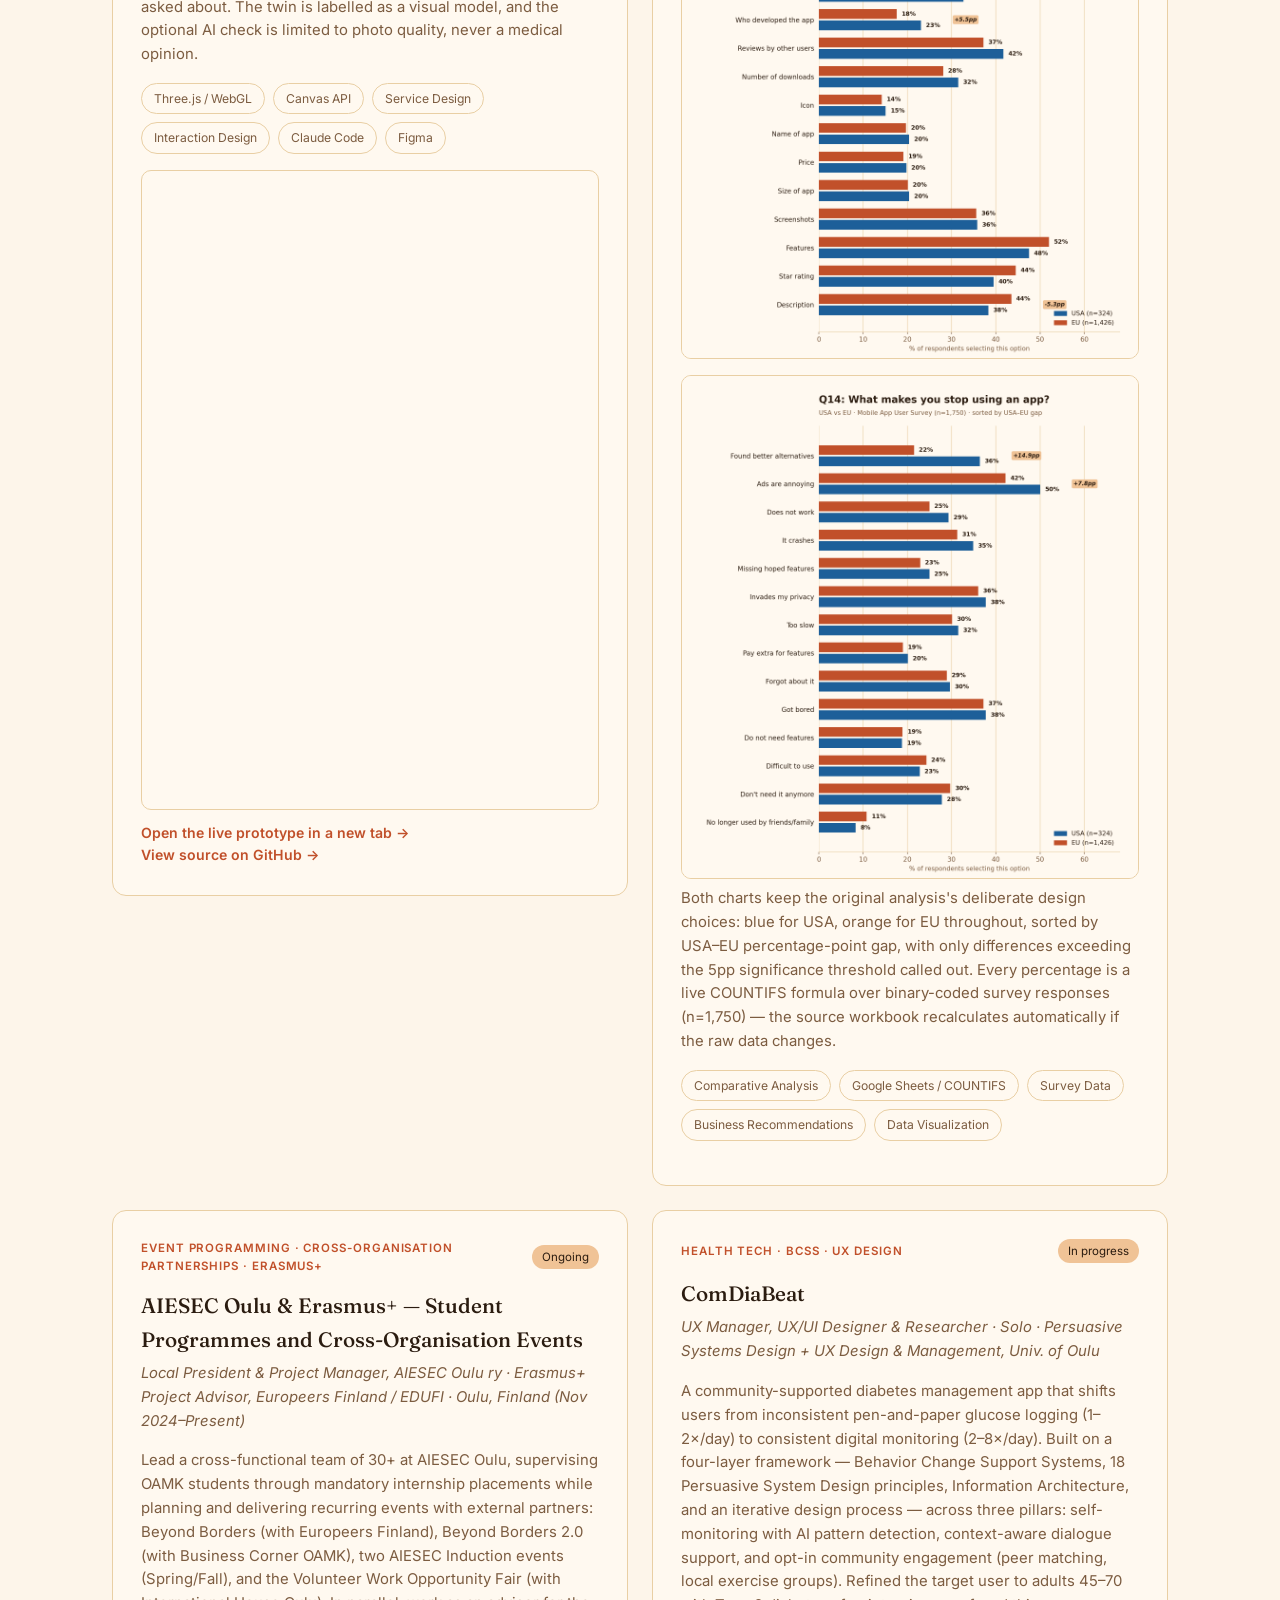
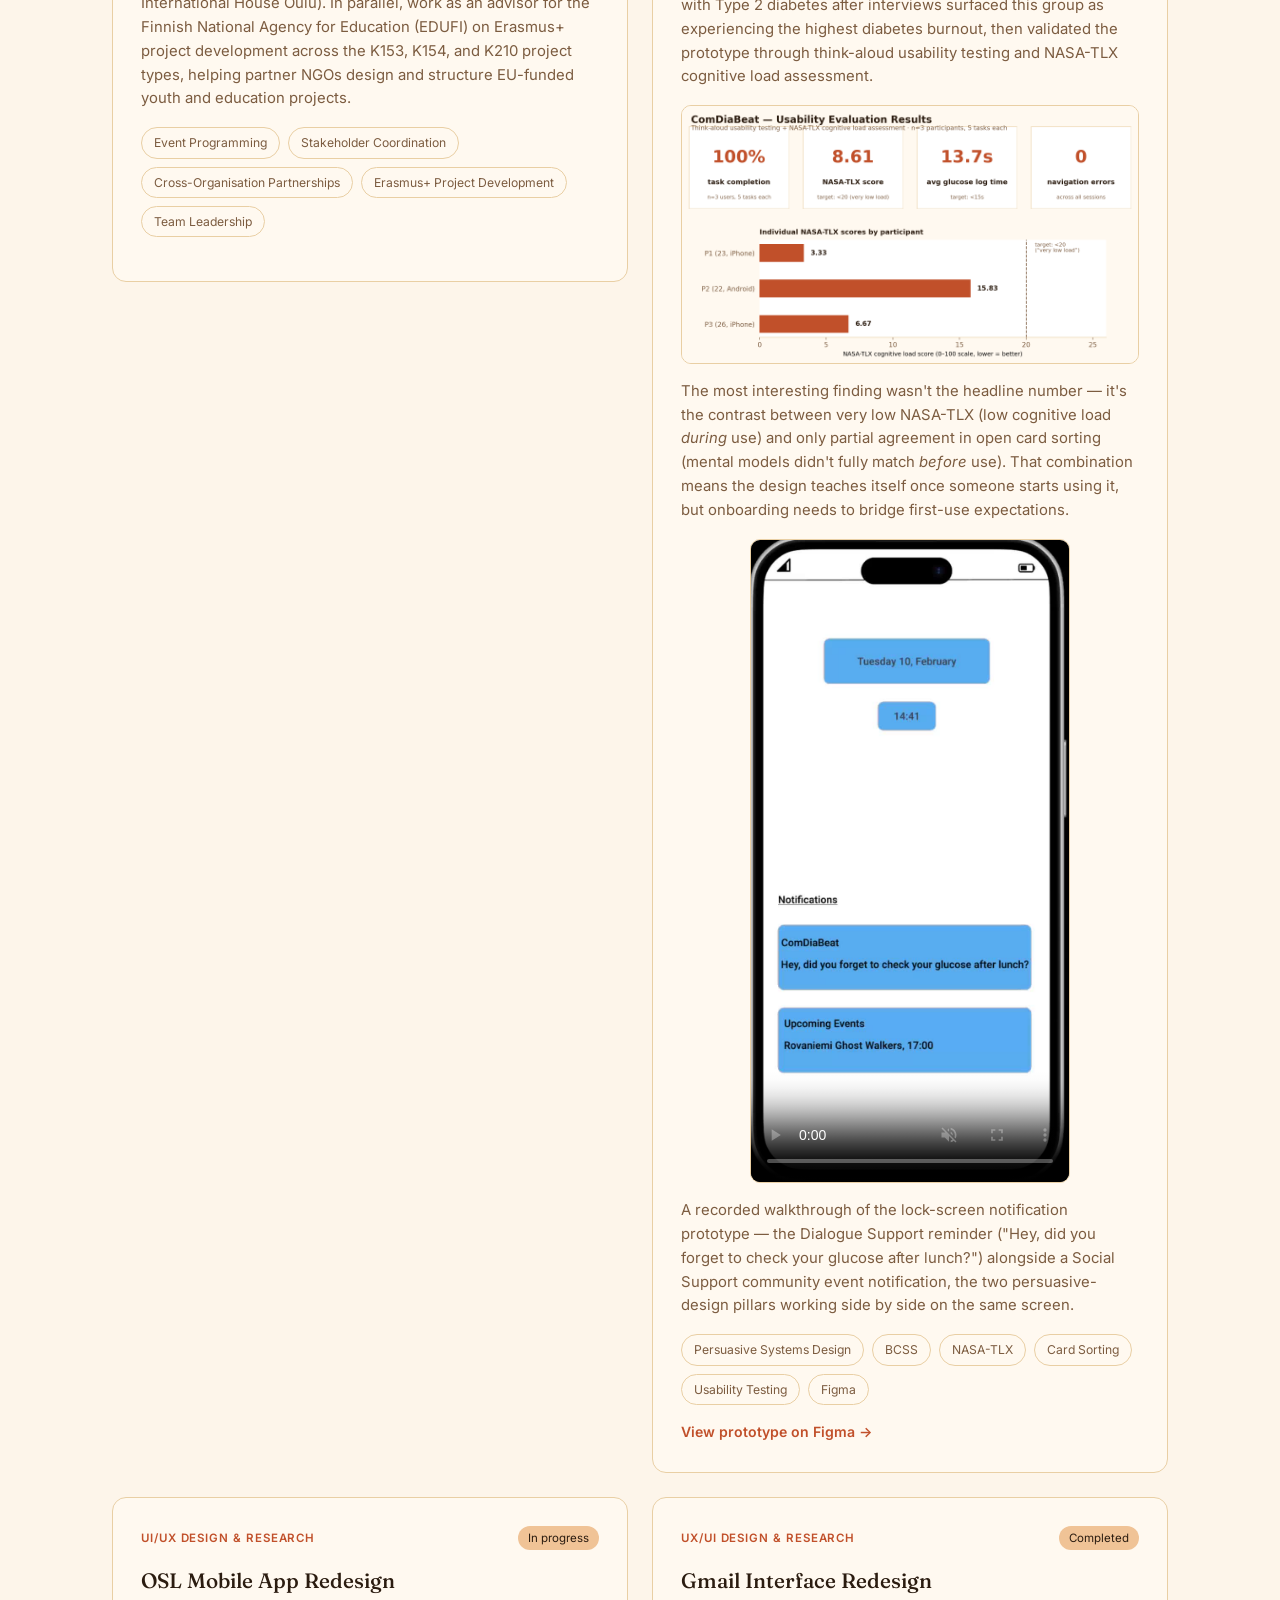
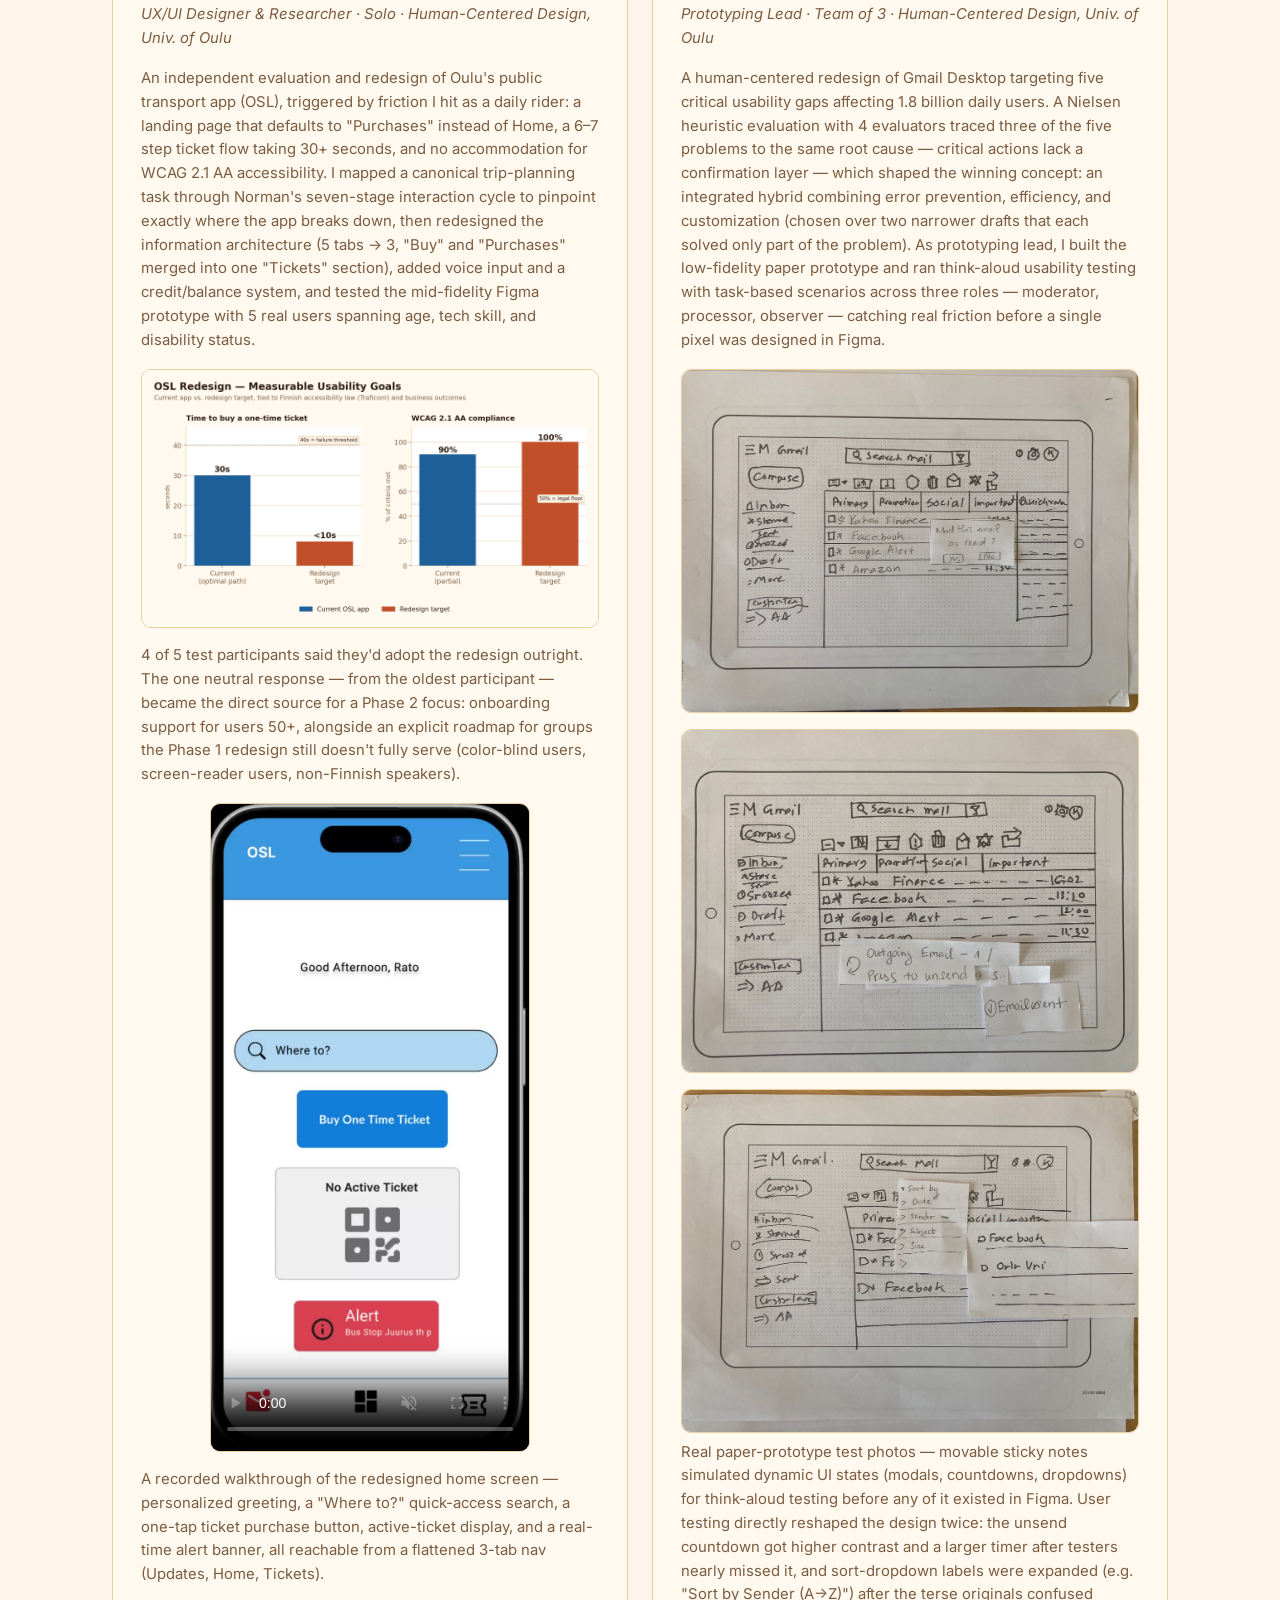
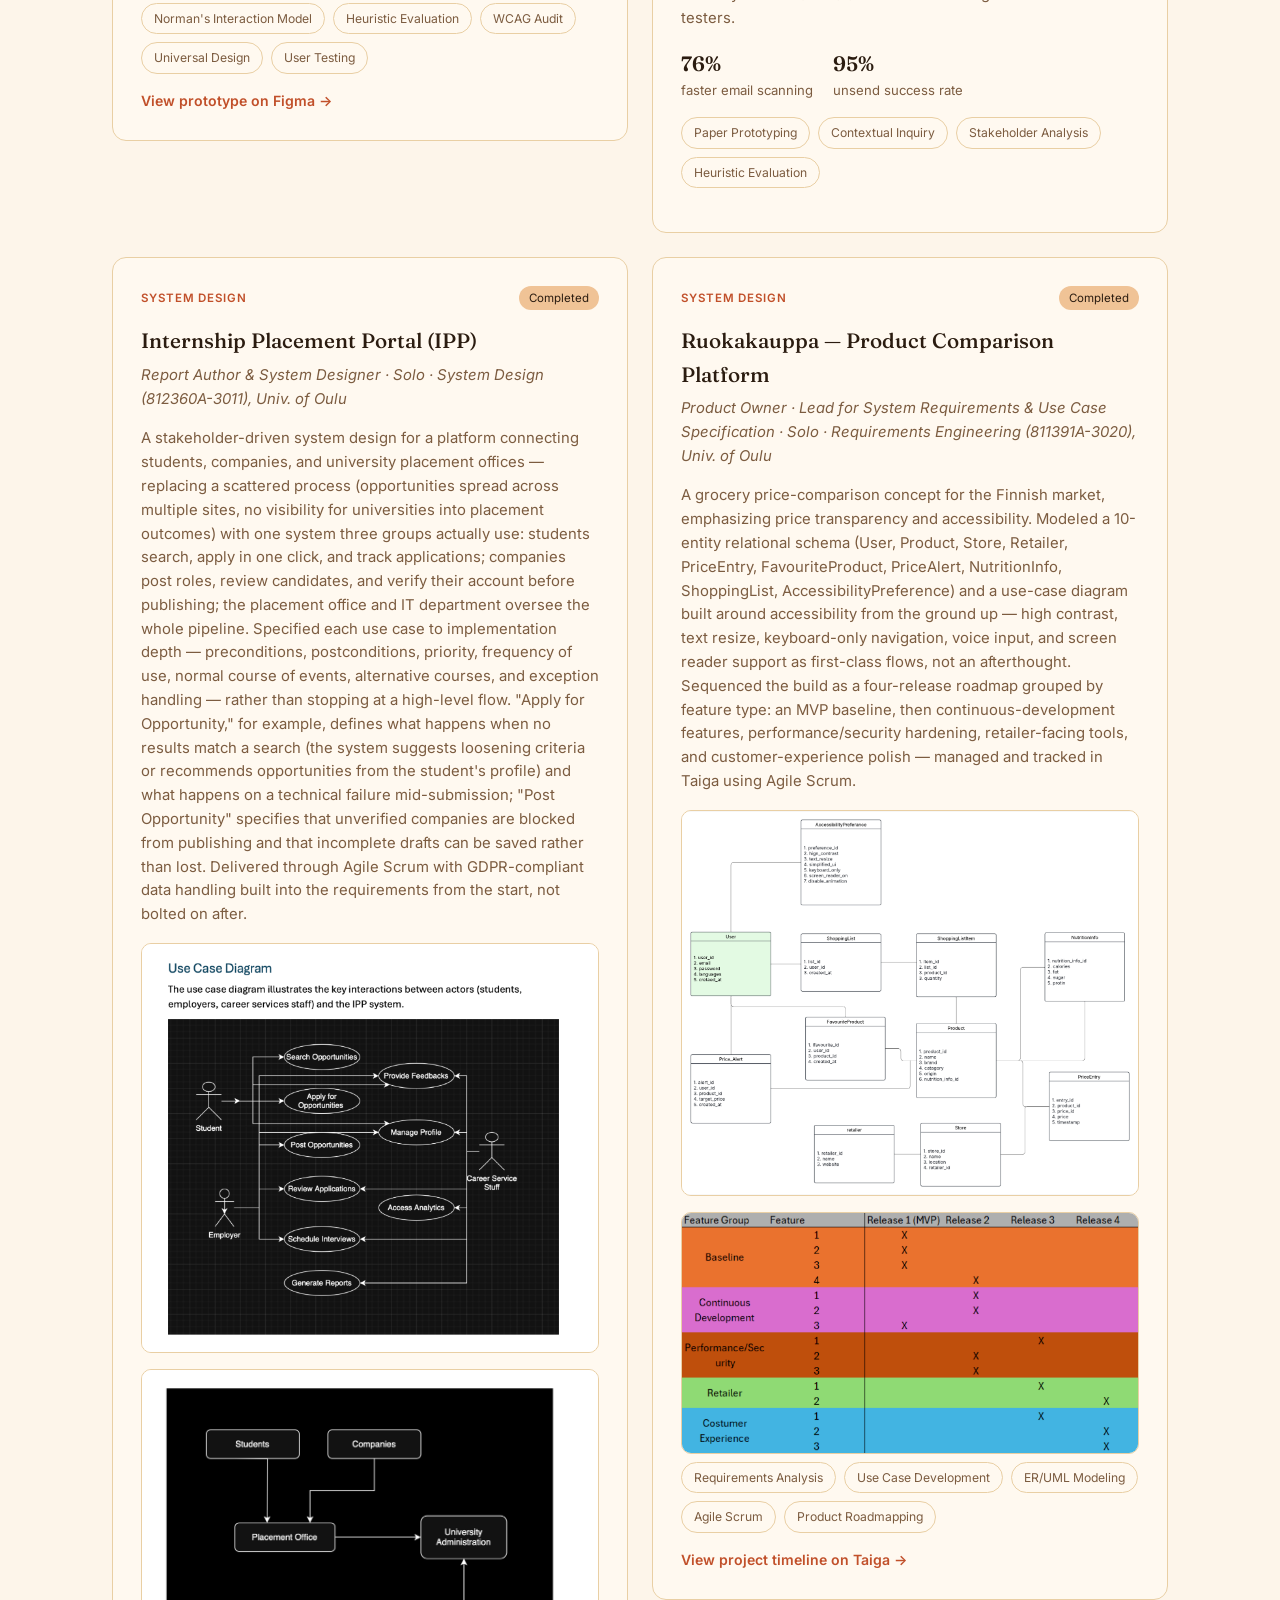
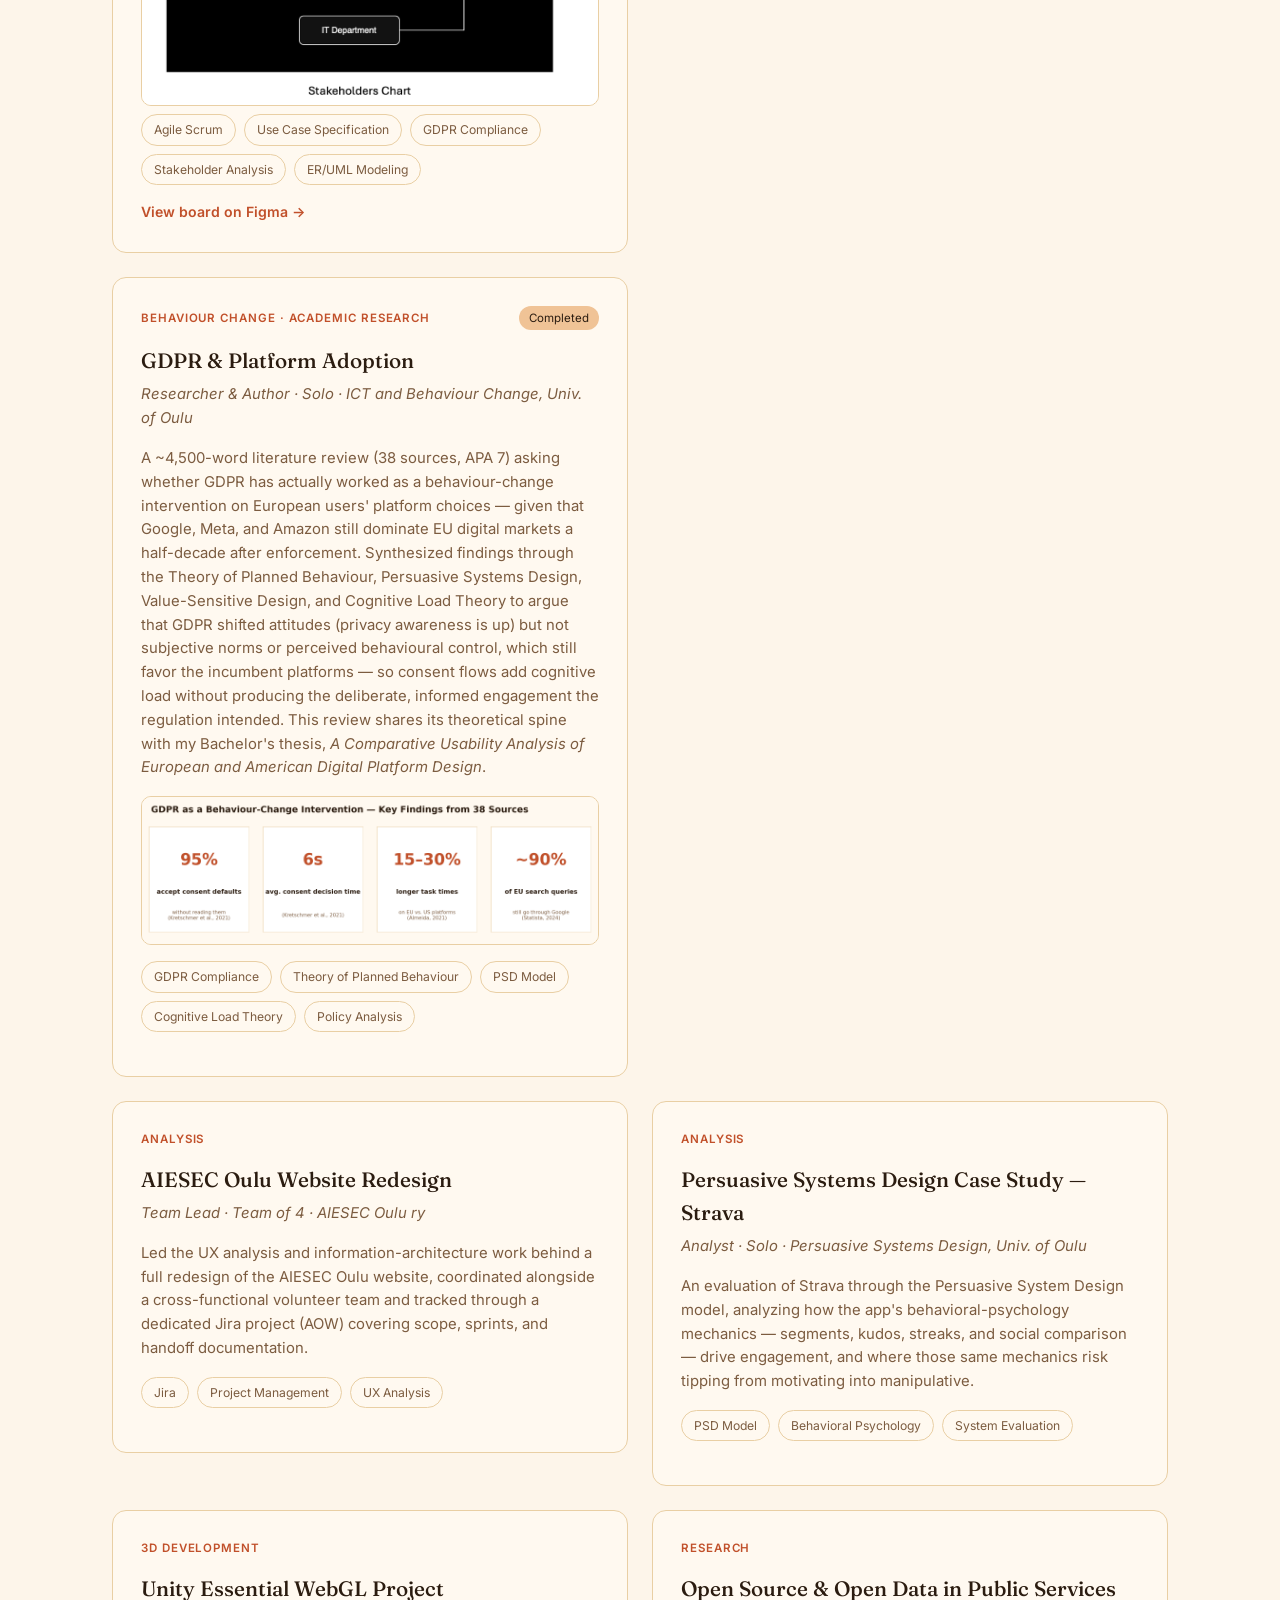
==== commit 2c75ee2b: "Add Harmony Reach Eye Twin Simulator project with live embed New featured card for the Topcon Health" ====
--- a/index.html
+++ b/index.html
@@ -260,6 +260,28 @@
 
       <article class="project featured reveal">
         <div class="project-top">
+          <span class="project-cat">Working Prototype &middot; Service Design &middot; 3D / WebGL</span>
+          <span class="project-status">Prototype</span>
+        </div>
+        <h3>Harmony Reach — Eye Twin Simulator</h3>
+        <p class="project-role">Software, AI &amp; Viability Lead · Team project, Product Development course, Univ. of Oulu · Topcon Healthcare case (2026)</p>
+        <p>A working prototype of a mobile eye-screening service with three connected roles: an operator in a screening van takes an eye photo, a remote doctor reviews a 3D digital twin of that eye, and the patient follows their result with a visit code. Our Figma flow showed the idea, but static screens couldn't show that a photo taken in one place turns up as a 3D model somewhere else, so I built the working version. Concept prototype, not a medical device — the 3D eye is a visual model built from a photo and does not measure or diagnose anything.</p>
+        <ul class="spotlight-list">
+          <li><strong>Operator</strong> — intake, then photo capture with pupil centring, an automatic in-browser image-quality check (sharpness, light, glare, centring), and send. Designed for a trained non-specialist driver, not an optometrist.</li>
+          <li><strong>Doctor</strong> — a live queue sorted by urgency, a rotatable 3D eye textured with the patient's real iris, a 3D retina surface built from the fundus photo, visit history, and a Green / Amber / Red triage decision.</li>
+          <li><strong>Patient</strong> — enters a visit code, follows a plain-language timeline (captured → in review → result), and sees their own 3D eye.</li>
+        </ul>
+        <p class="spotlight-note" style="margin-bottom:16px;">Design decisions: photo quality is checked at the edge, not at the hospital, so a bad photo gets retaken on the spot instead of bringing a patient back. Urgent cases sit at the top of the doctor's queue, which is the emergency path the company asked about. The twin is labelled as a visual model, and the optional AI check is limited to photo quality, never a medical opinion.</p>
+        <div class="project-tags">
+          <span>Three.js / WebGL</span><span>Canvas API</span><span>Service Design</span><span>Interaction Design</span><span>Claude Code</span><span>Figma</span>
+        </div>
+        <iframe src="https://icberg.github.io/harmony-reach-eye-twin/" title="Harmony Reach Eye Twin Simulator — live prototype" loading="lazy" allow="fullscreen" style="width:100%; height:640px; border:1px solid var(--line); border-radius:10px; background:var(--card); margin-bottom:12px;"></iframe>
+        <a class="project-link" href="https://icberg.github.io/harmony-reach-eye-twin/" target="_blank" rel="noopener">Open the live prototype in a new tab →</a>
+        <a class="project-link" href="https://github.com/icberg/harmony-reach-eye-twin" target="_blank" rel="noopener">View source on GitHub →</a>
+      </article>
+
+      <article class="project featured reveal">
+        <div class="project-top">
           <span class="project-cat">Comparative Analysis &middot; Business Intelligence &middot; Market Strategy</span>
           <span class="project-status">Completed</span>
         </div>
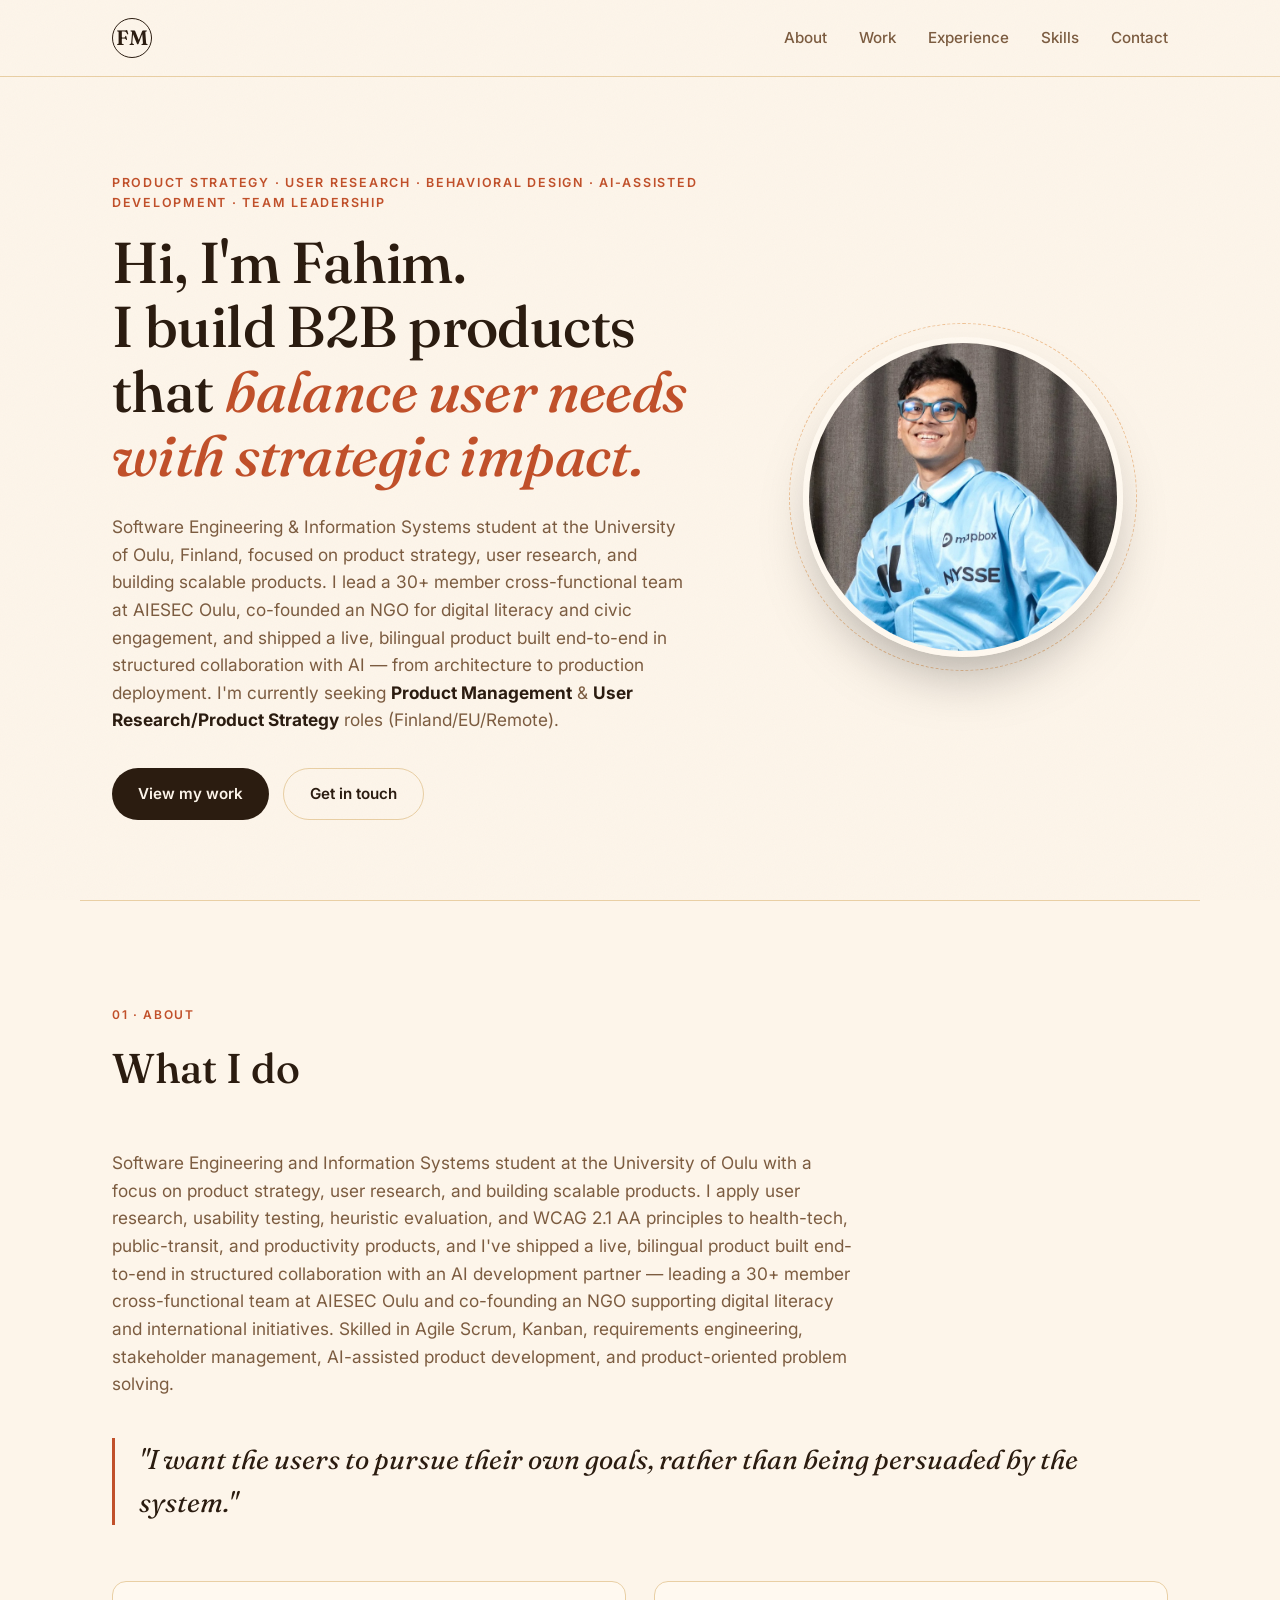
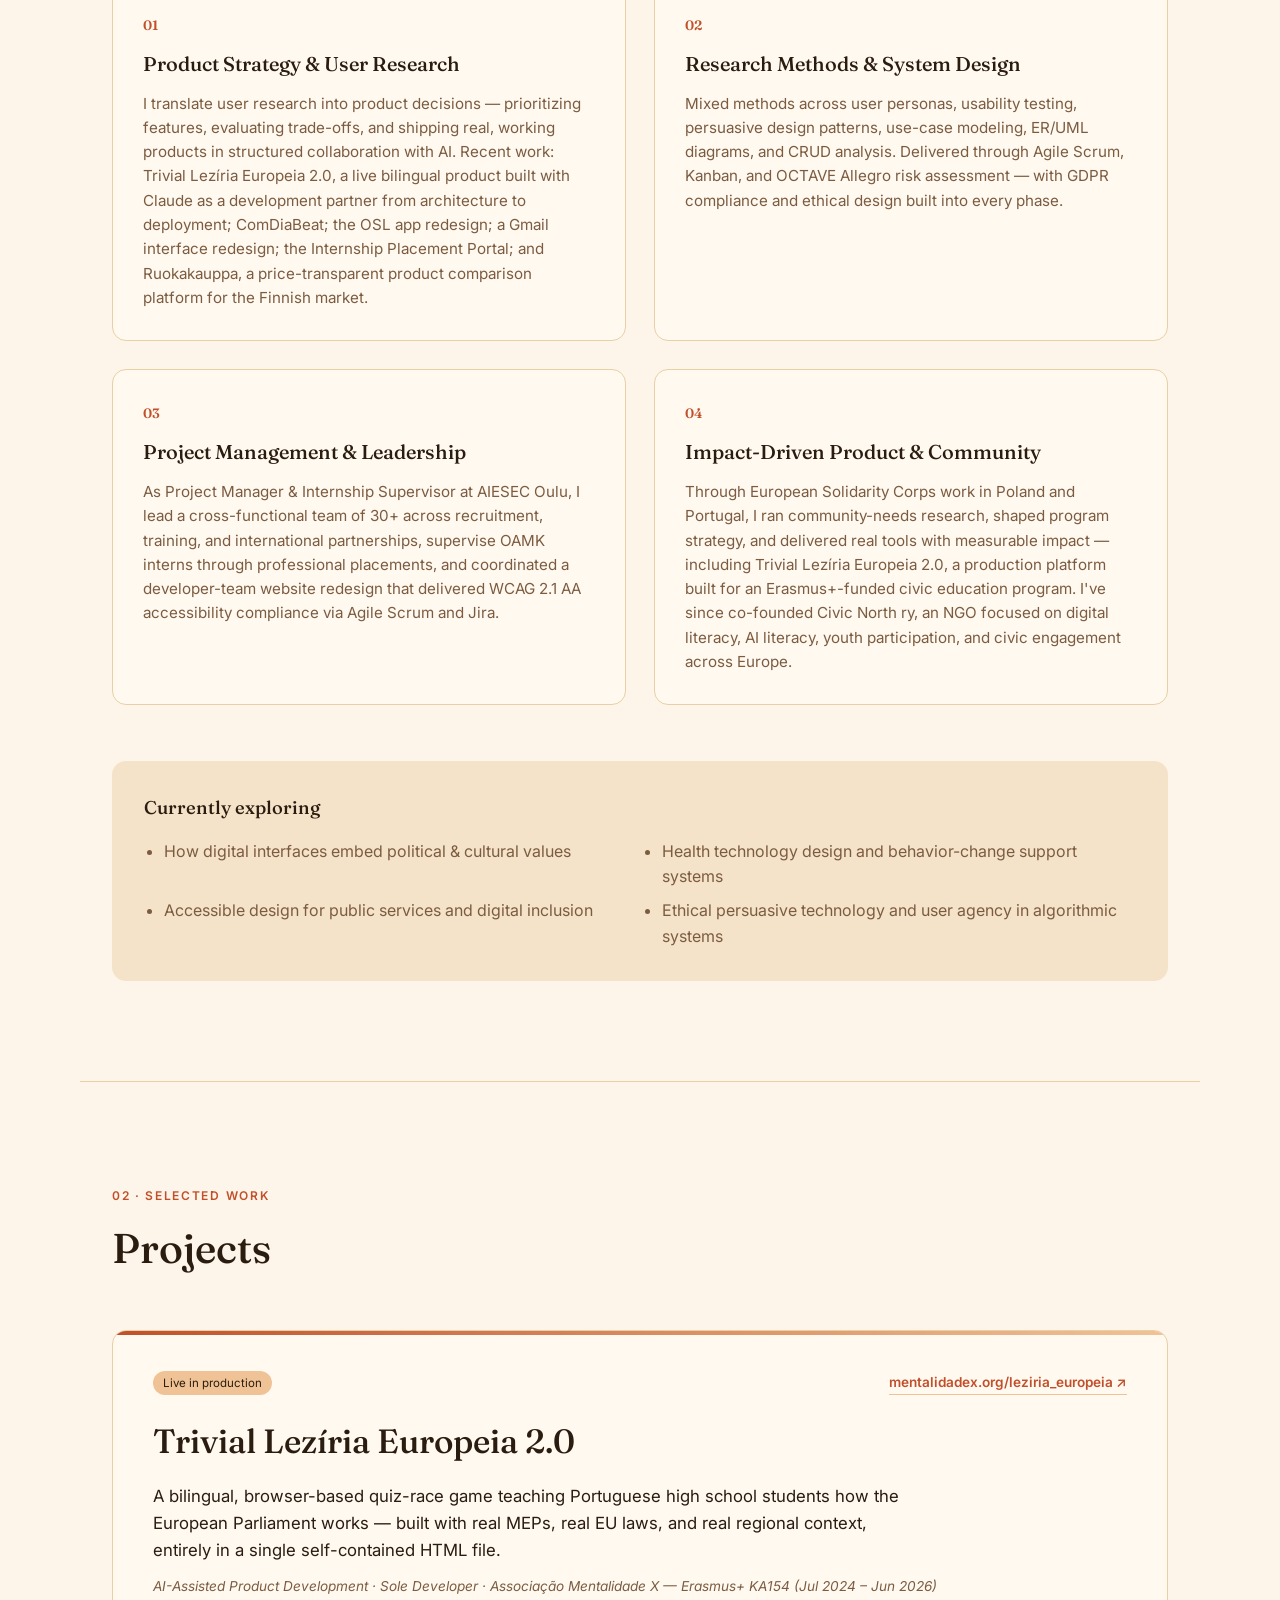
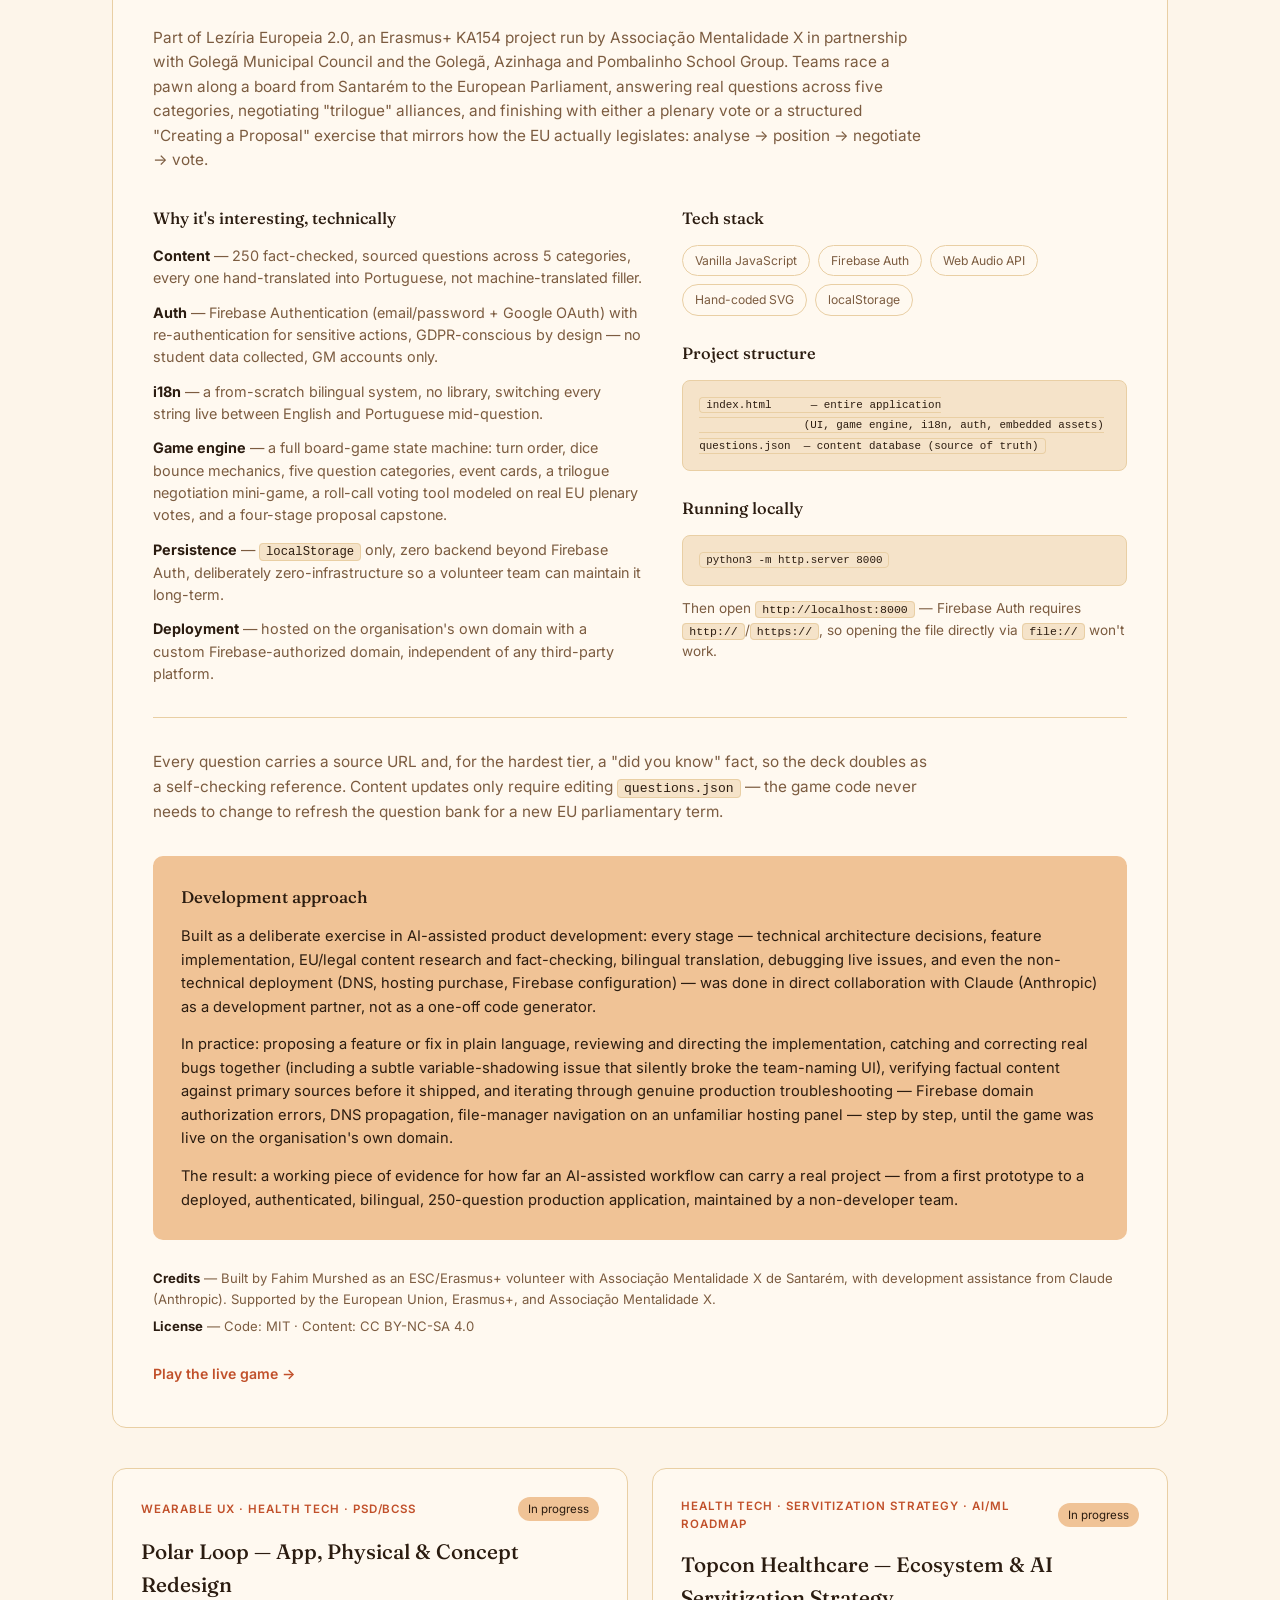
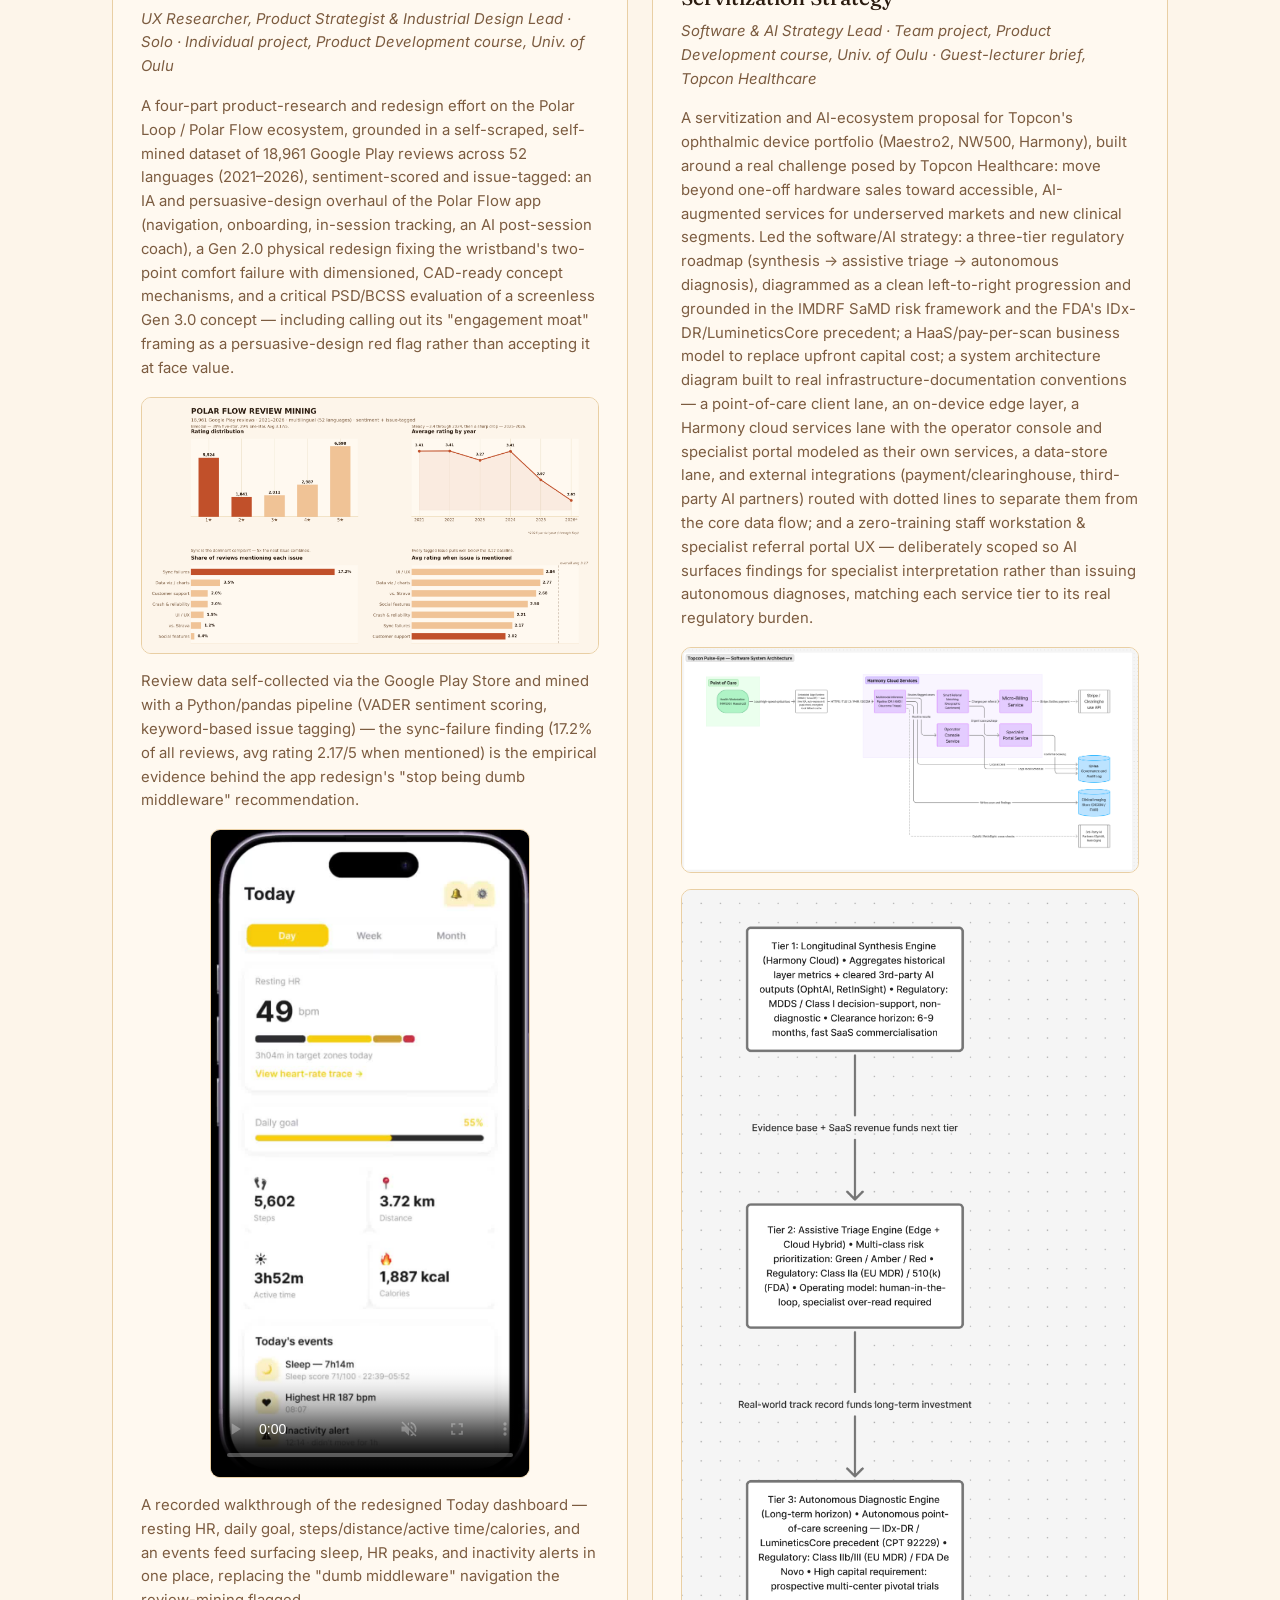
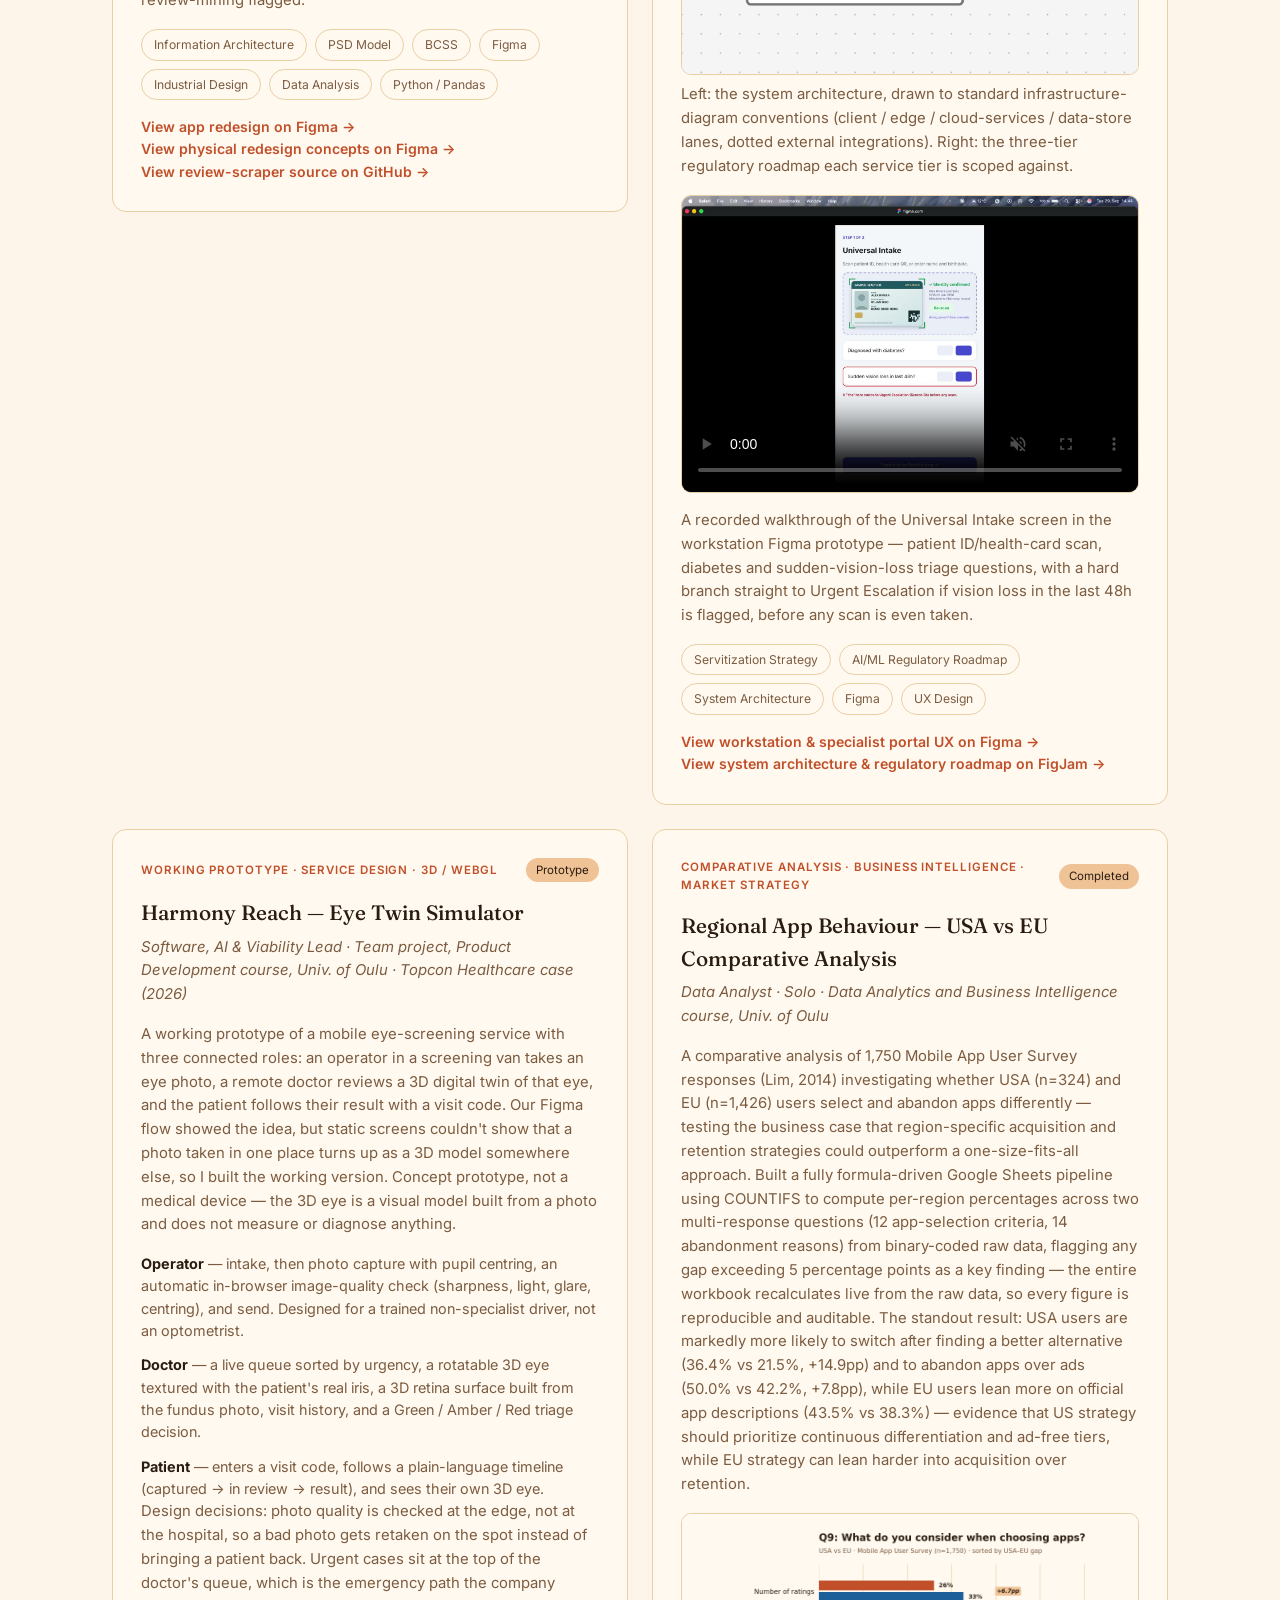
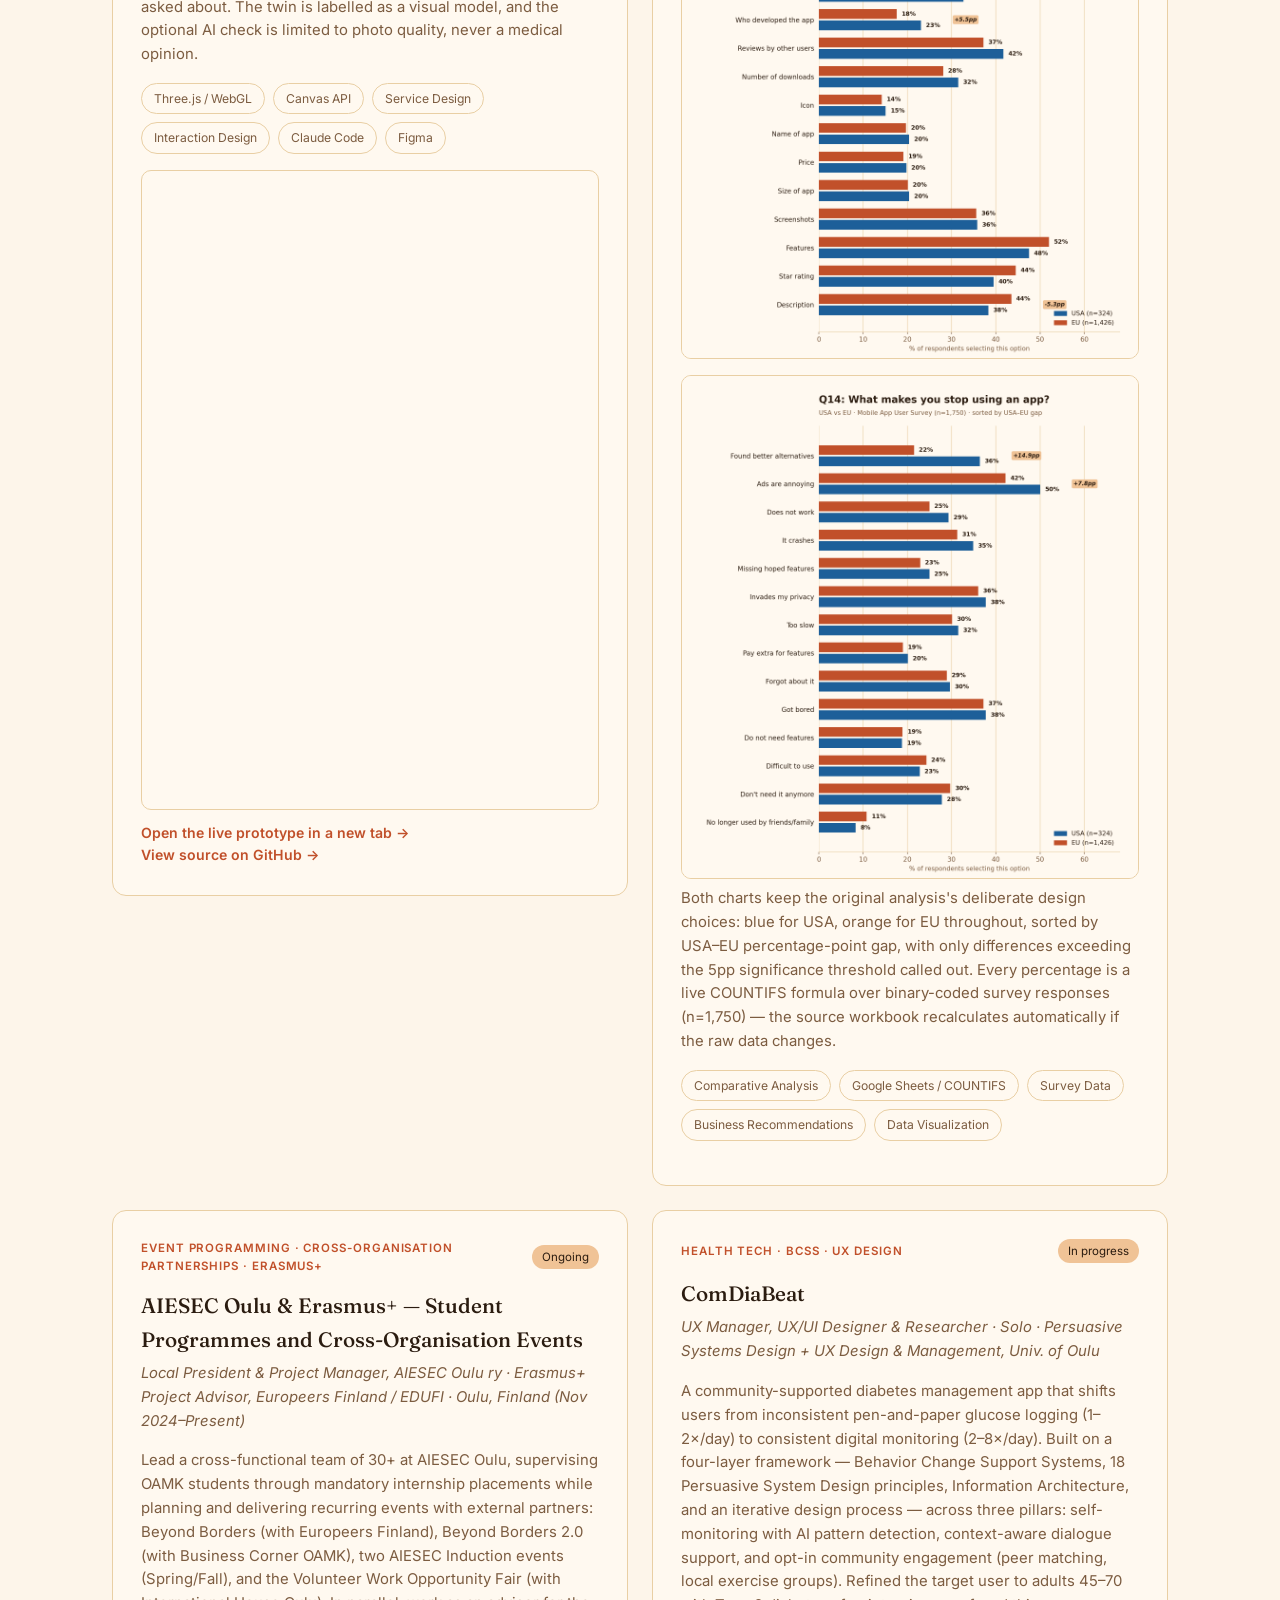
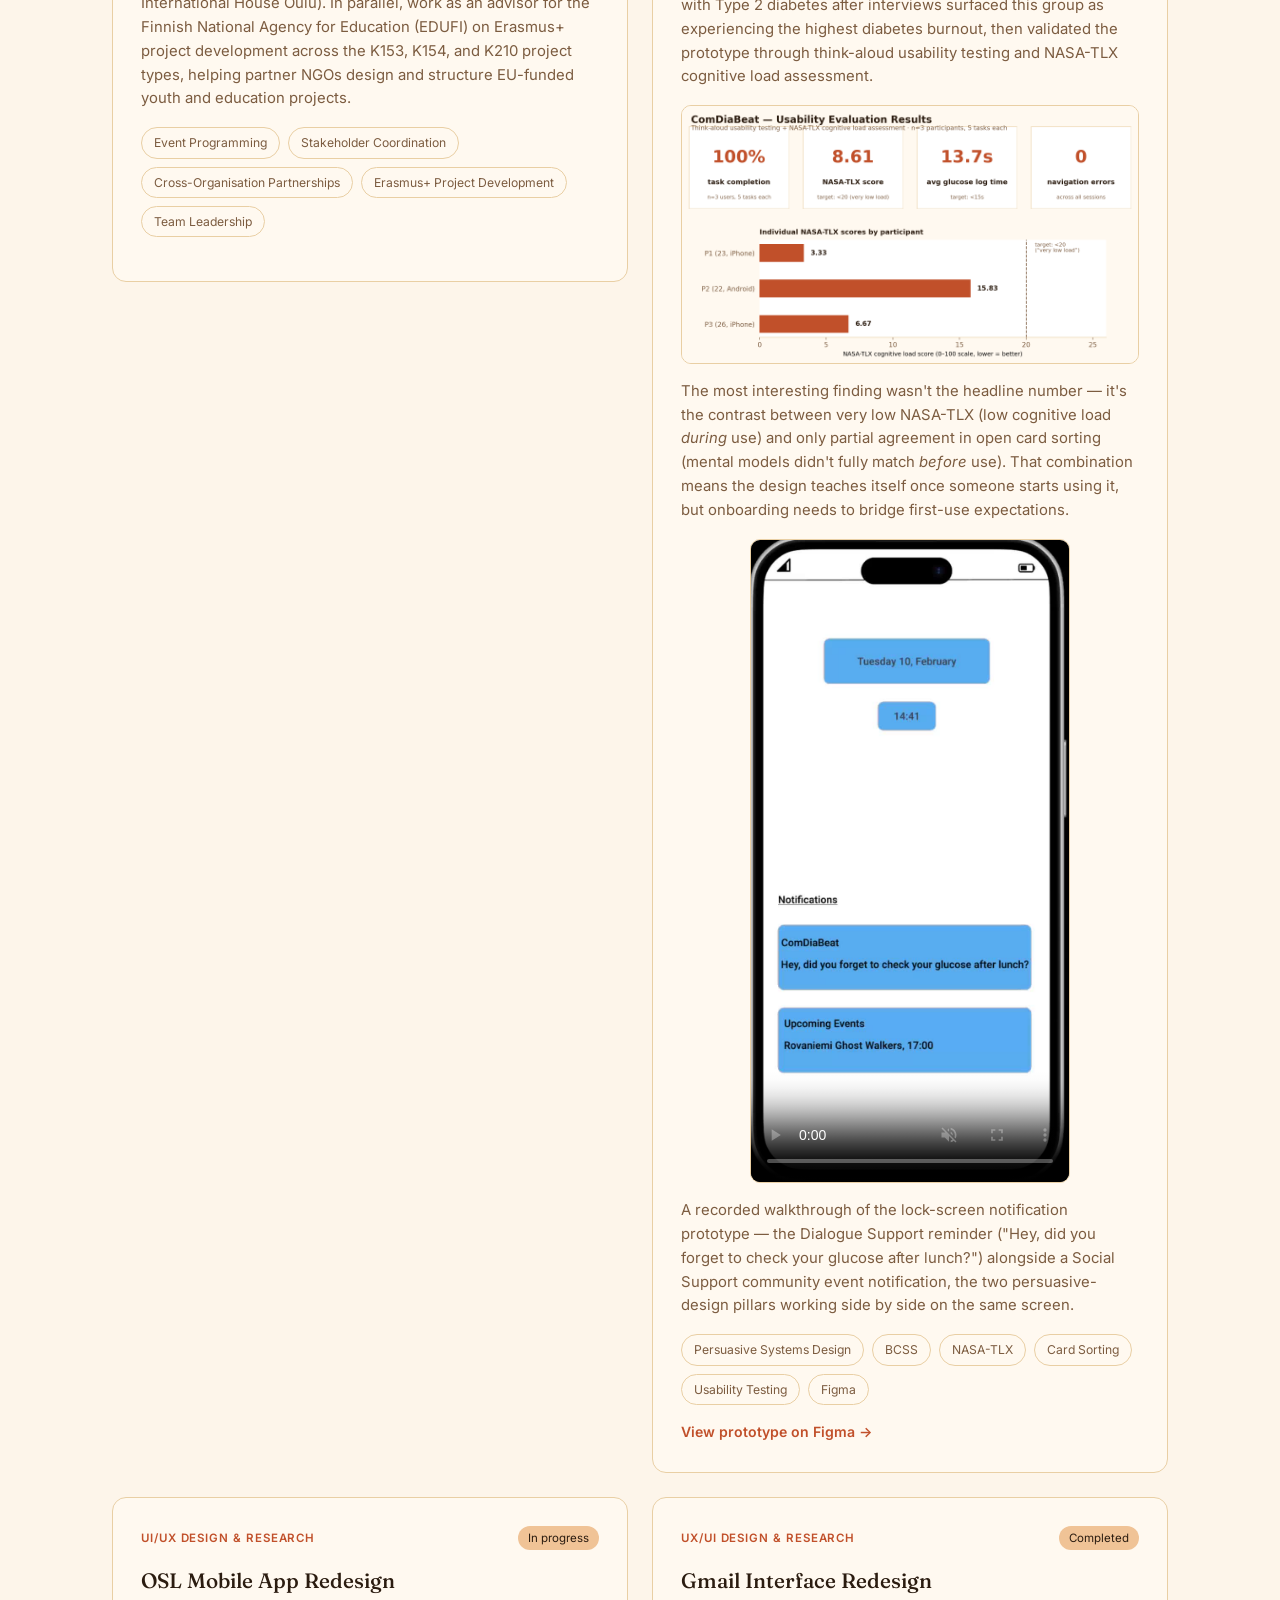
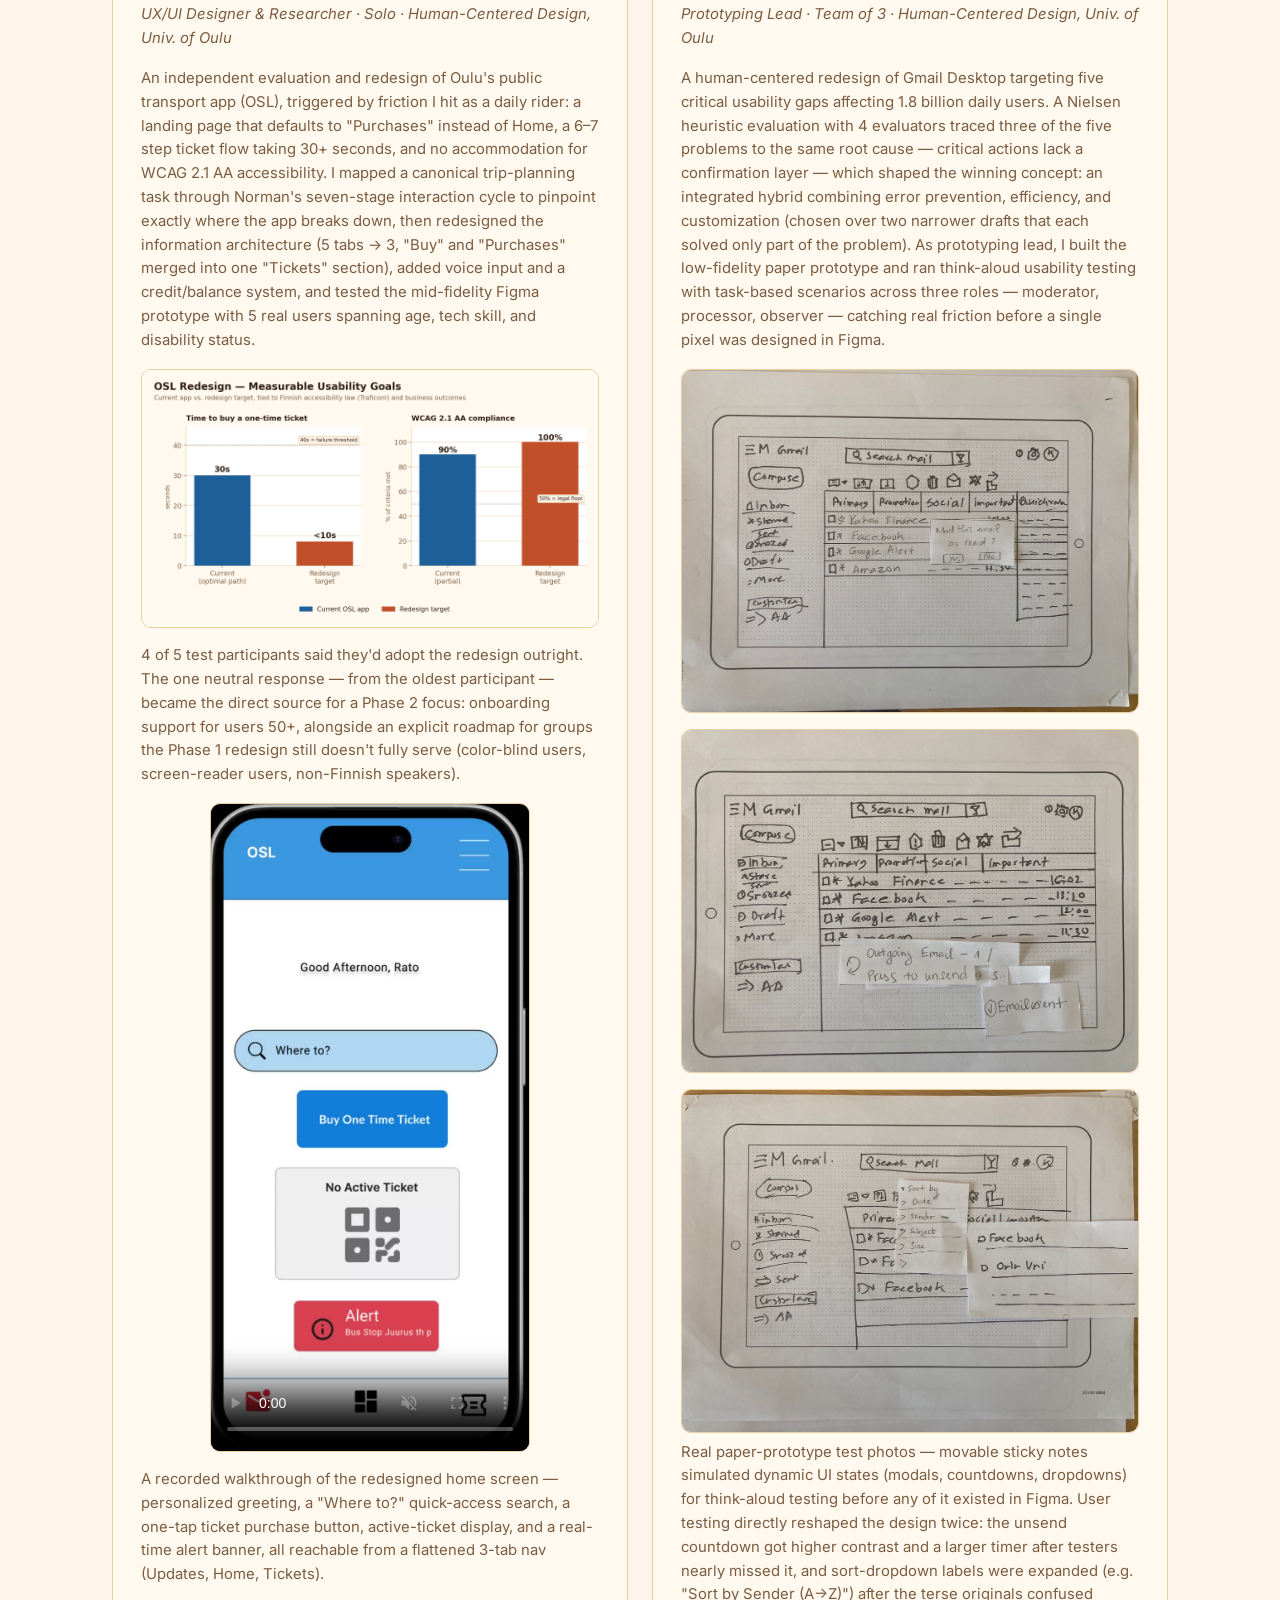
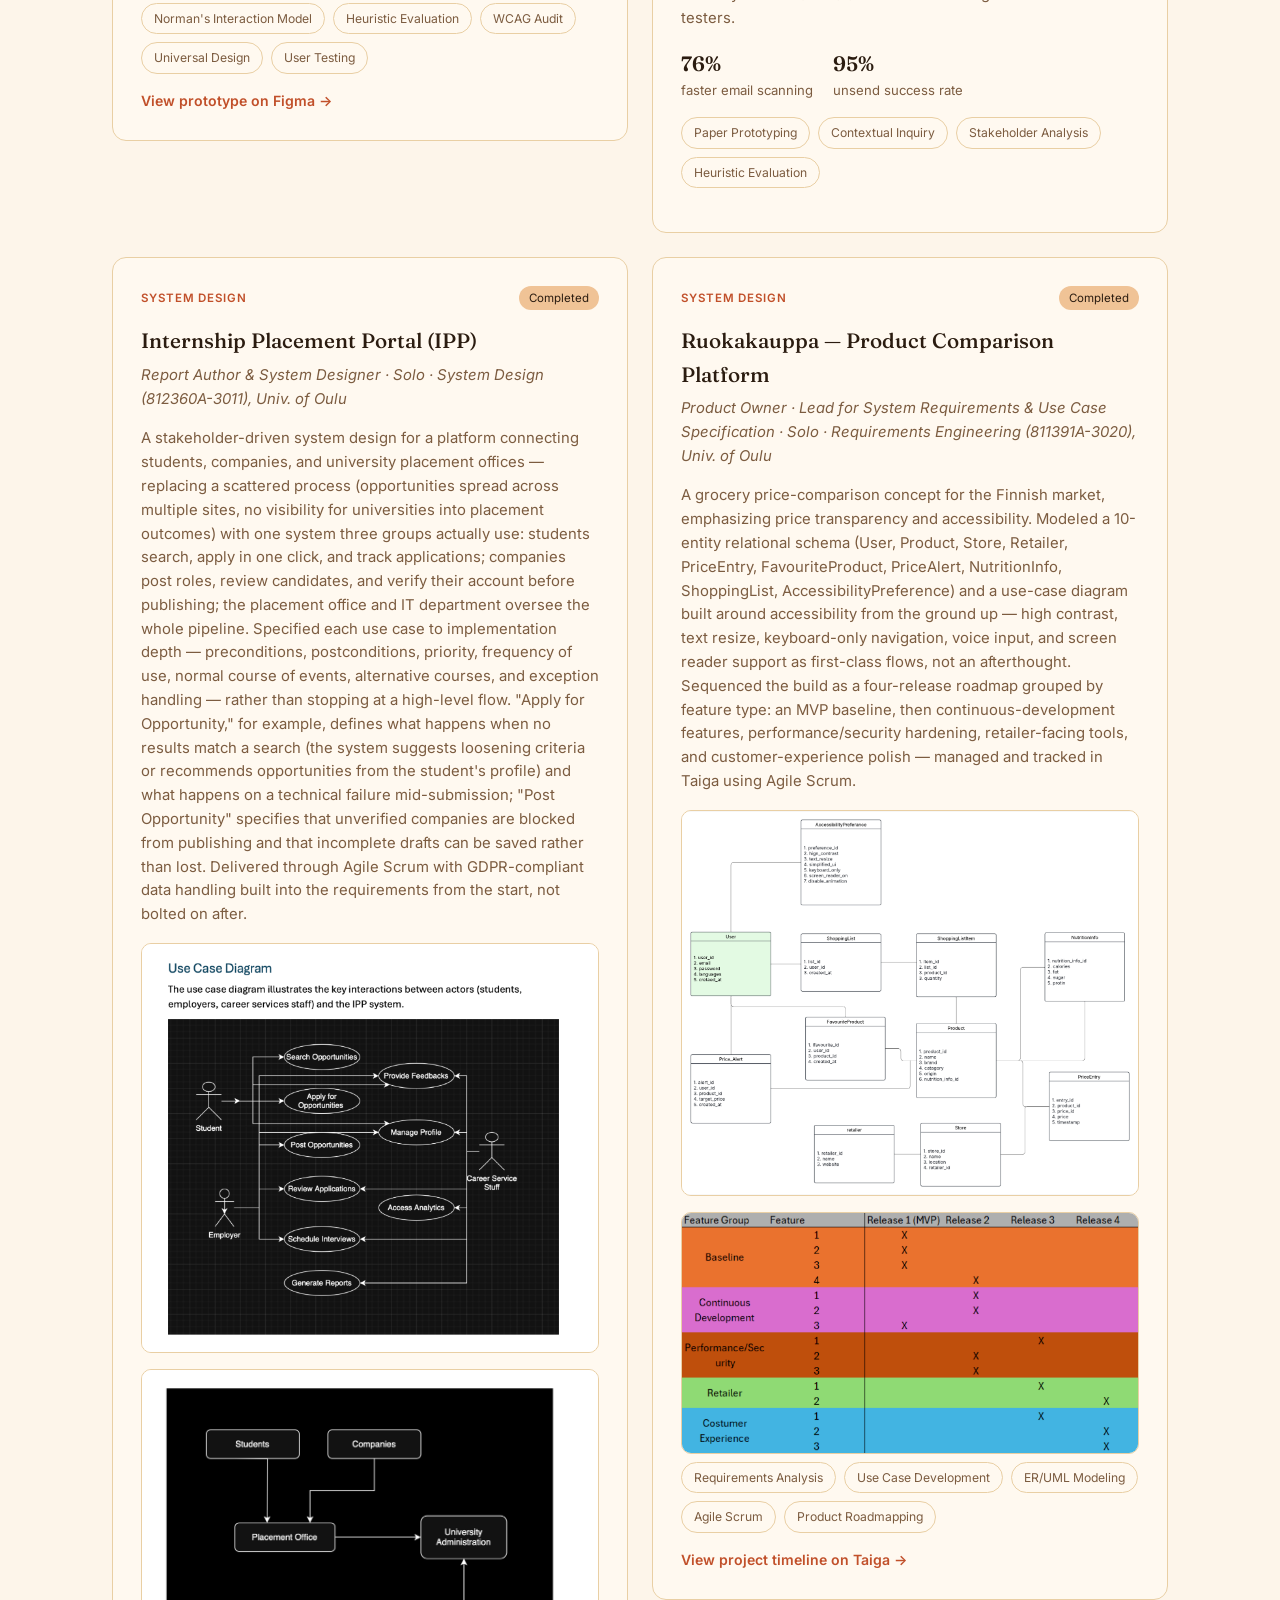
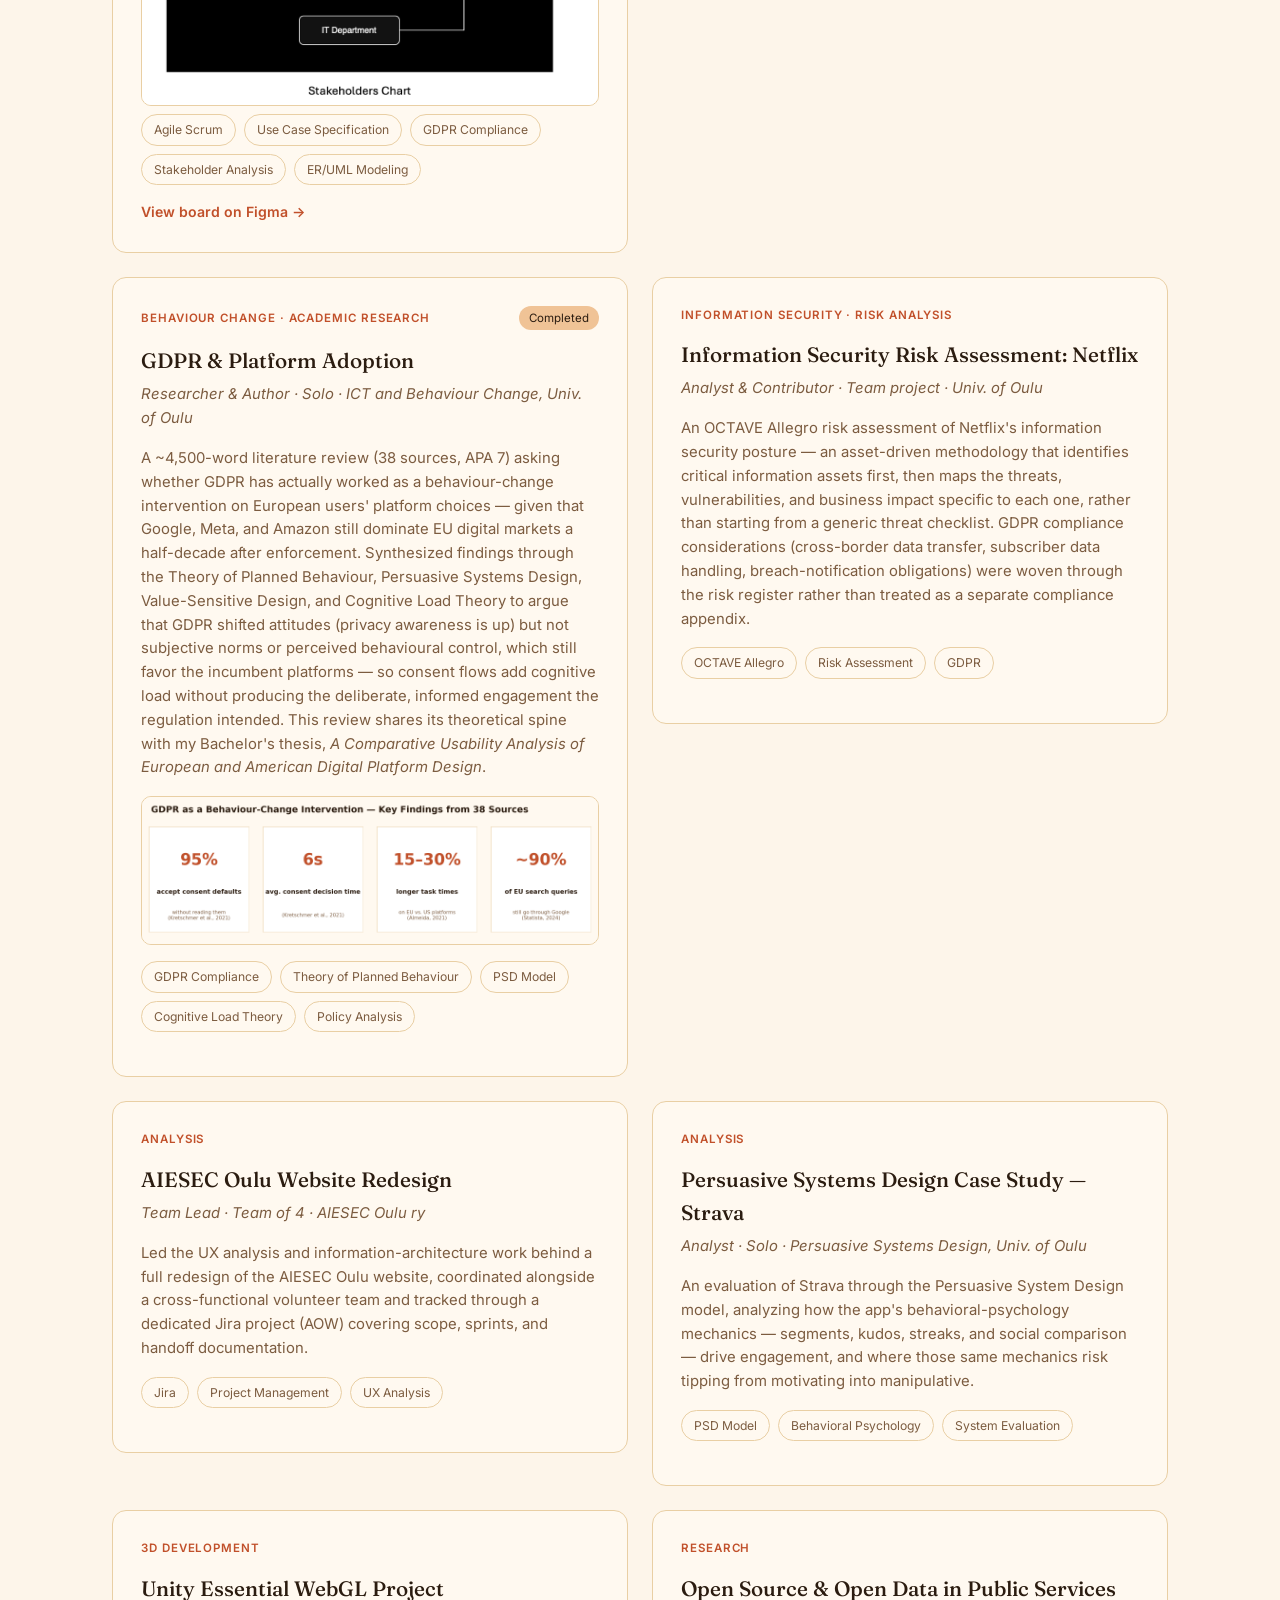
==== commit 04257cc6: "Add Community & Conferences section New compact section between Experience and Skills for NordiCHI 2" ====
--- a/index.html
+++ b/index.html
@@ -589,10 +589,27 @@
     </div>
   </section>
 
+  <!-- COMMUNITY & CONFERENCES -->
+  <section class="section section-sm" id="community">
+    <div class="section-head reveal">
+      <span class="tag">04 · Community &amp; Conferences</span>
+      <h2>Community &amp; Conferences</h2>
+    </div>
+    <div class="community-card reveal">
+      <h3>NordiCHI 2026, Student Volunteer</h3>
+      <p class="community-meta">Nordic Conference on Human-Computer Interaction · Vaasa, Finland · 3&ndash;7 October 2026</p>
+      <p>I volunteered at NordiCHI 2026, the Nordic Conference on Human-Computer Interaction, hosting paper sessions, a critiques session, and a hands-on tutorial. It gave me a close view of how HCI research is presented, questioned, and debated in real time.</p>
+      <div class="community-links">
+        <a href="https://www.uwasa.fi/en/newshub/events/nordichi-2026-nordic-conference-human-computer-interaction" target="_blank" rel="noopener">NordiCHI 2026 at the University of Vaasa &rarr;</a>
+        <a href="https://www.nordichi.eu/" target="_blank" rel="noopener">nordichi.eu &rarr;</a>
+      </div>
+    </div>
+  </section>
+
   <!-- SKILLS + EDUCATION -->
   <section class="section" id="skills">
     <div class="section-head reveal">
-      <span class="tag">04 · Skills &amp; Education</span>
+      <span class="tag">05 · Skills &amp; Education</span>
       <h2>Toolbox</h2>
     </div>
 
@@ -645,7 +662,7 @@
   <!-- CONTACT -->
   <section class="section contact-section" id="contact">
     <div class="contact-inner reveal">
-      <span class="tag">05 · Contact</span>
+      <span class="tag">06 · Contact</span>
       <h2>Let's cook up some epic ideas.</h2>
       <p>Reach out about HCI research, UX work, or just to swap top-tier memes.</p>
       <div class="contact-links">
--- a/style.css
+++ b/style.css
@@ -749,6 +749,62 @@
   font-size: 0.88rem;
   color: var(--ink-soft);
   margin: 0;
+}
+
+/* ---------- Community & Conferences ---------- */
+.section-sm {
+  padding-top: 56px;
+  padding-bottom: 56px;
+}
+
+.section-sm .section-head {
+  margin-bottom: 28px;
+}
+
+.community-card {
+  background: var(--card);
+  border: 1px solid var(--line);
+  border-radius: var(--radius);
+  padding: 24px 28px;
+  max-width: 68ch;
+}
+
+.community-card h3 {
+  font-family: var(--serif);
+  font-size: 1.15rem;
+  font-weight: 500;
+  margin: 0 0 6px;
+}
+
+.community-meta {
+  font-size: 0.82rem;
+  color: var(--accent);
+  font-weight: 600;
+  margin: 0 0 12px;
+}
+
+.community-card > p:not(.community-meta) {
+  font-size: 0.92rem;
+  color: var(--ink-soft);
+  margin: 0 0 16px;
+}
+
+.community-links {
+  display: flex;
+  flex-wrap: wrap;
+  gap: 18px;
+}
+
+.community-links a {
+  font-size: 0.85rem;
+  font-weight: 600;
+  color: var(--accent);
+  text-decoration: none;
+  border-bottom: 1px solid var(--accent-soft);
+}
+
+.community-links a:hover {
+  border-color: var(--accent);
 }
 
 /* ---------- Contact ---------- */
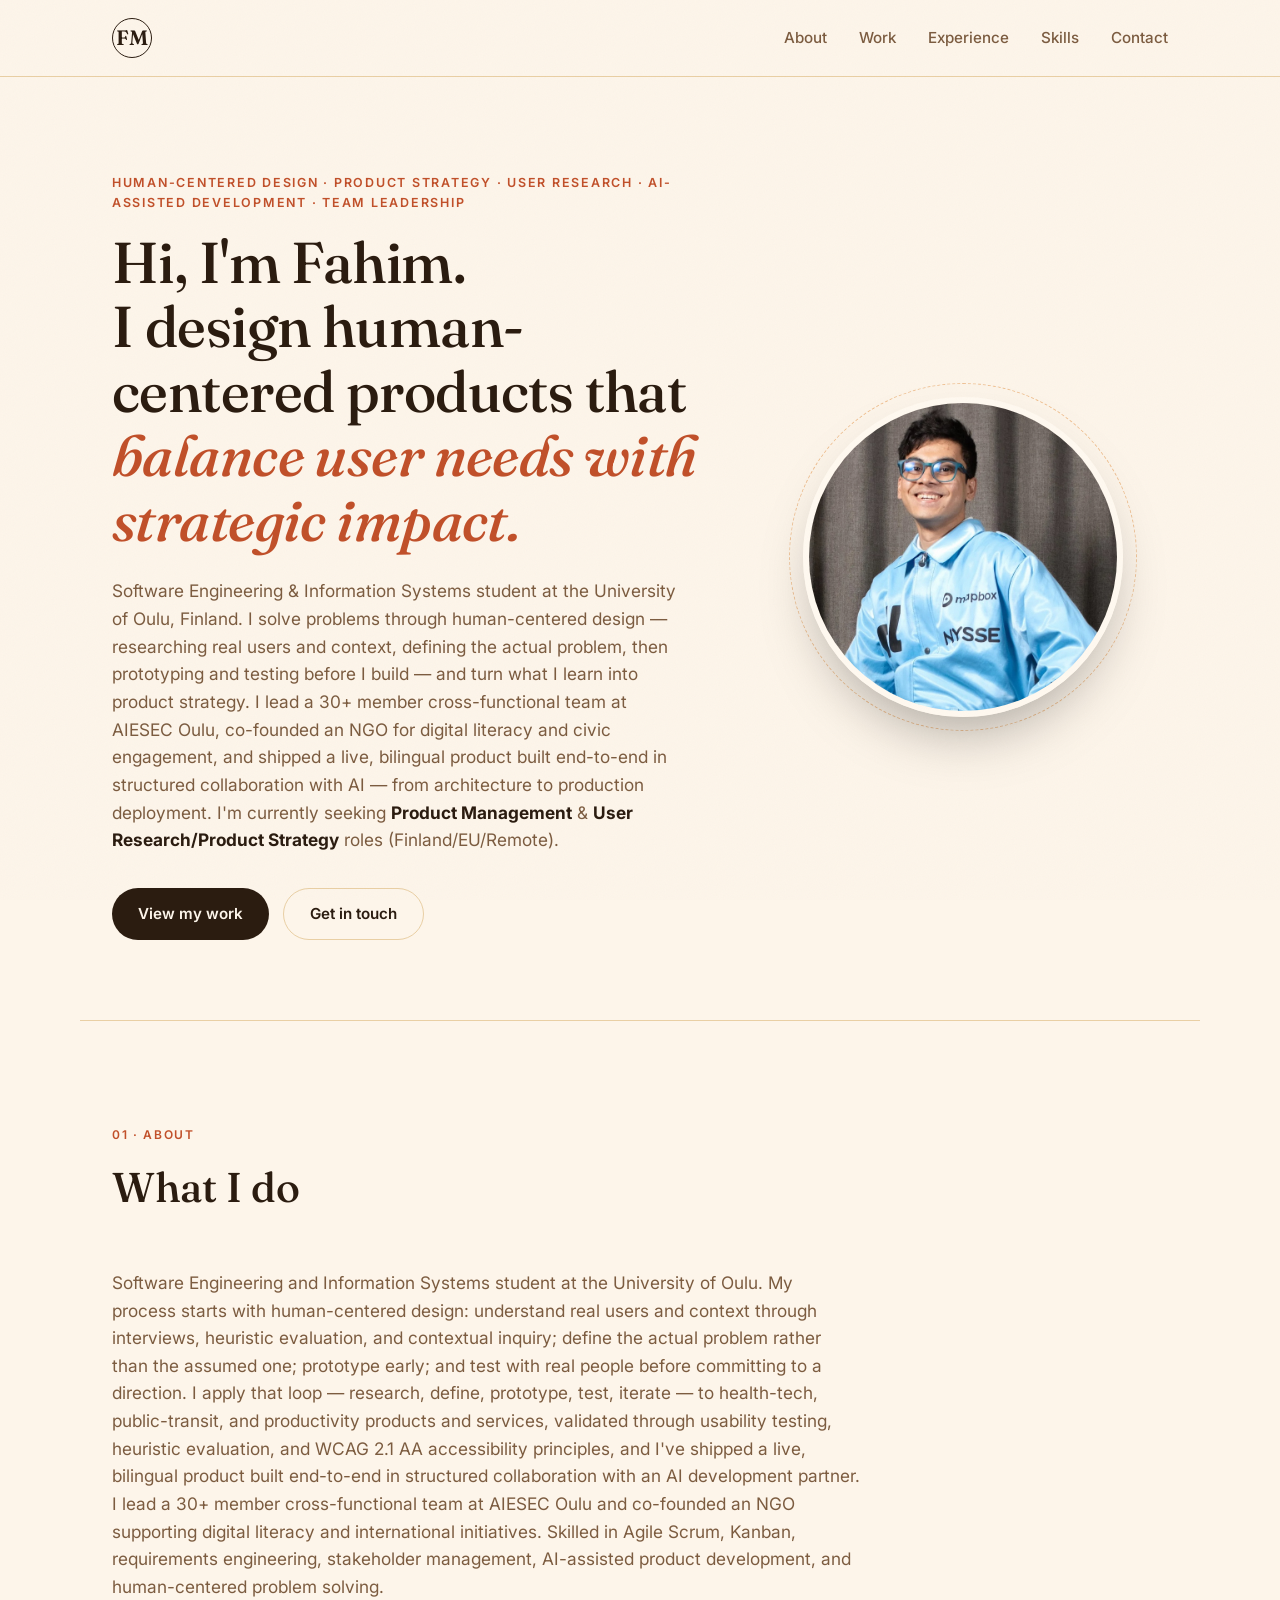
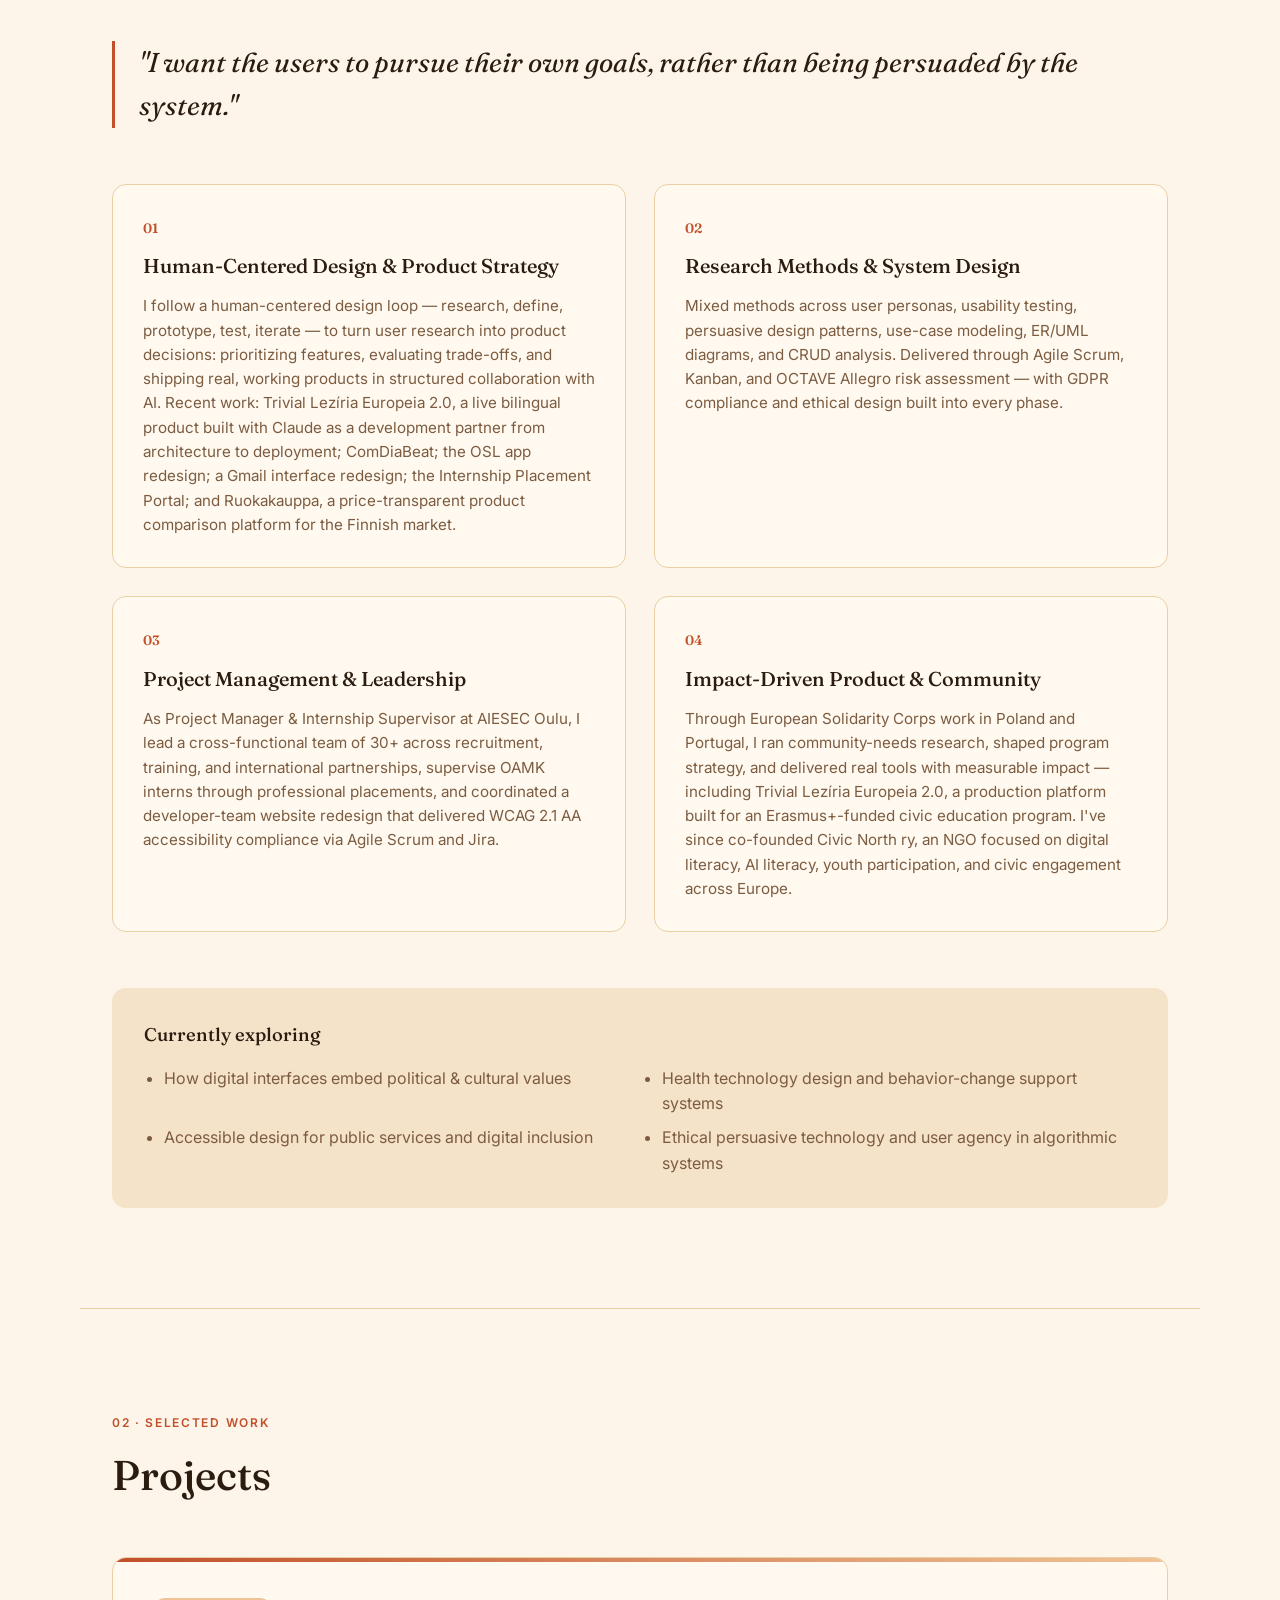
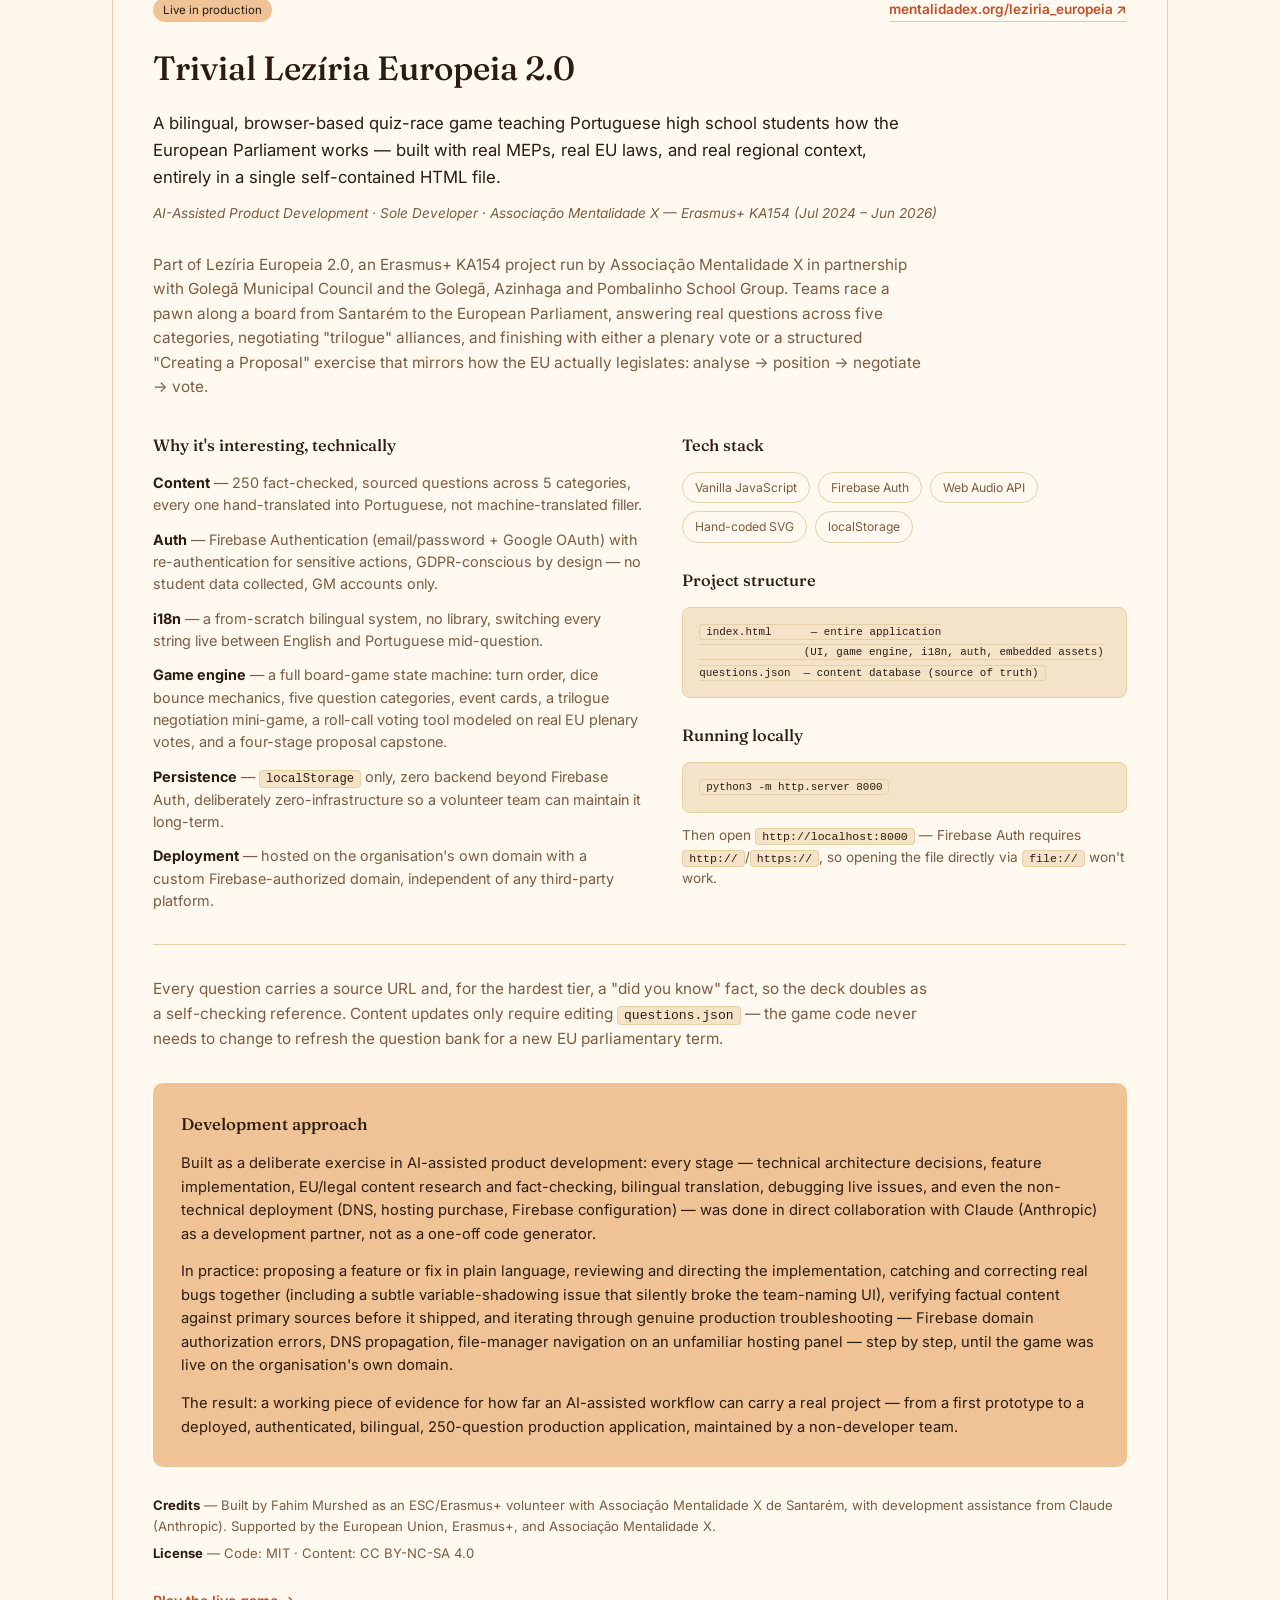
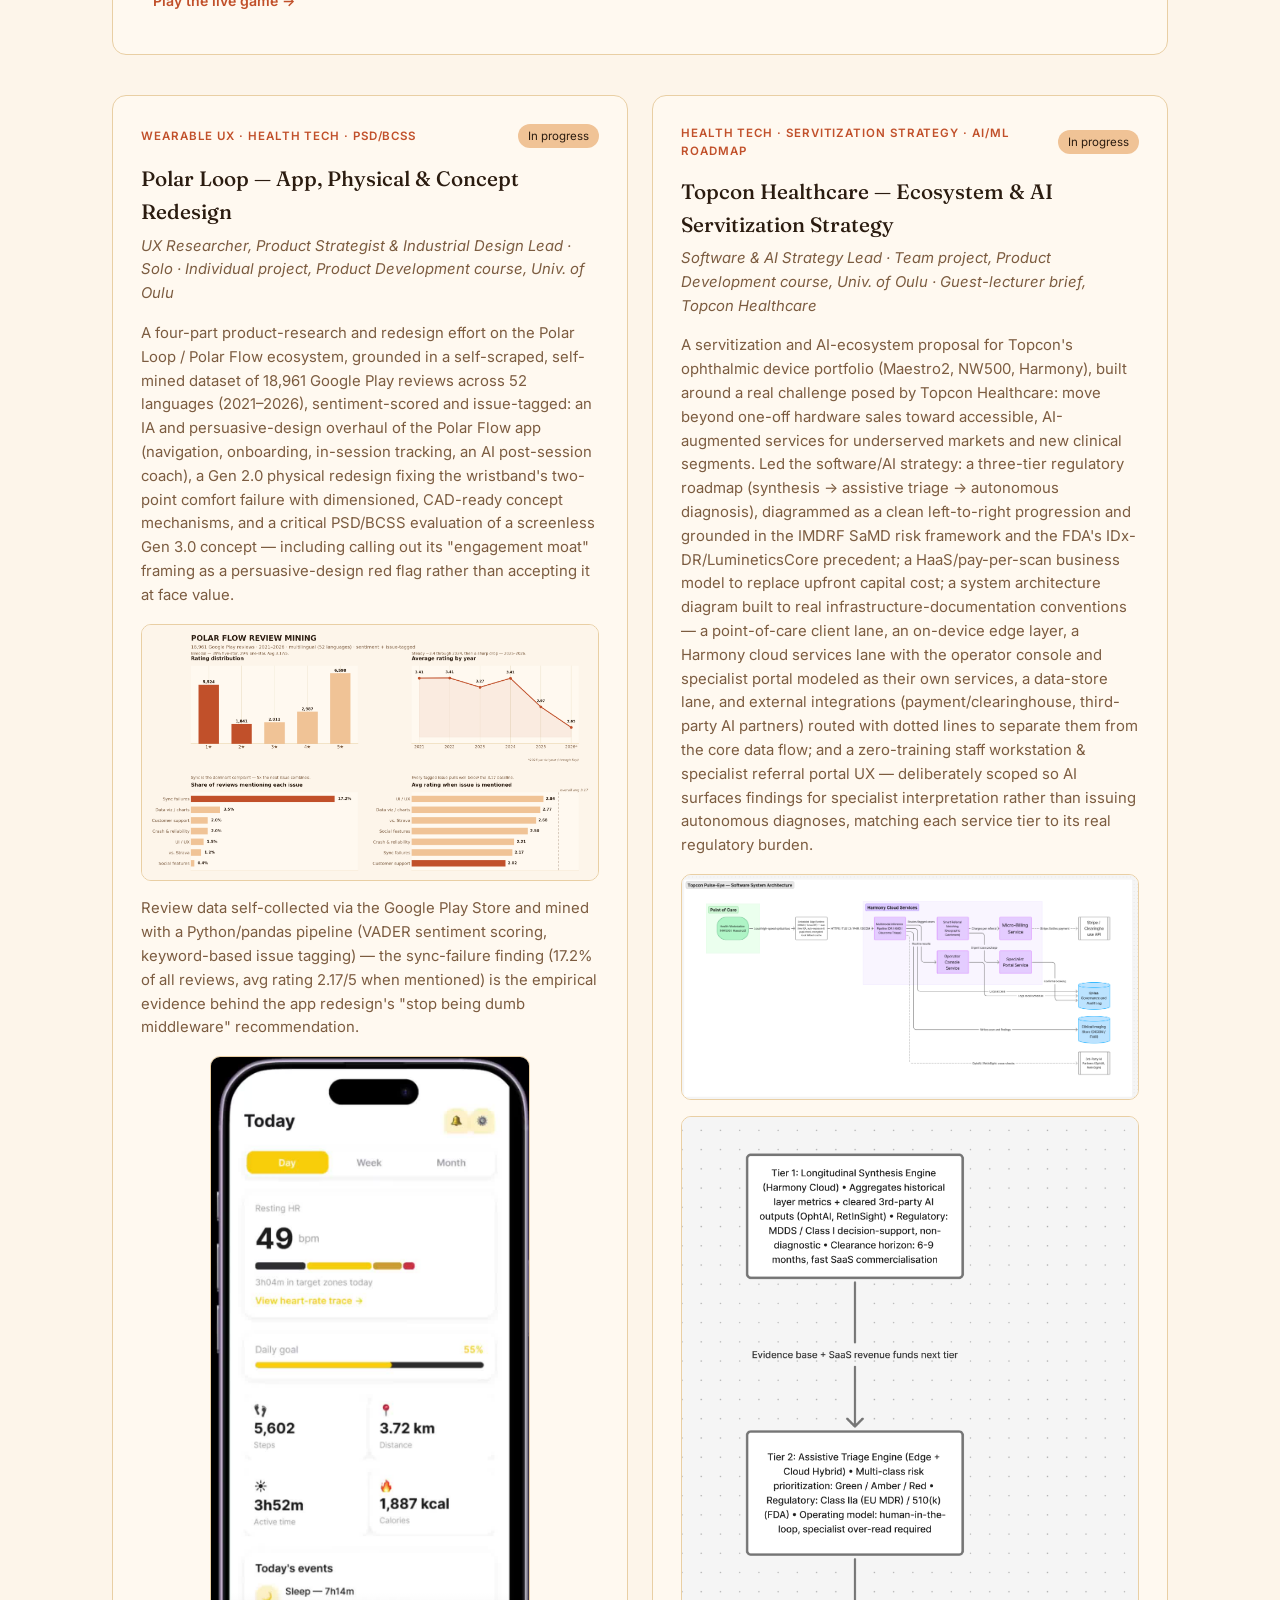
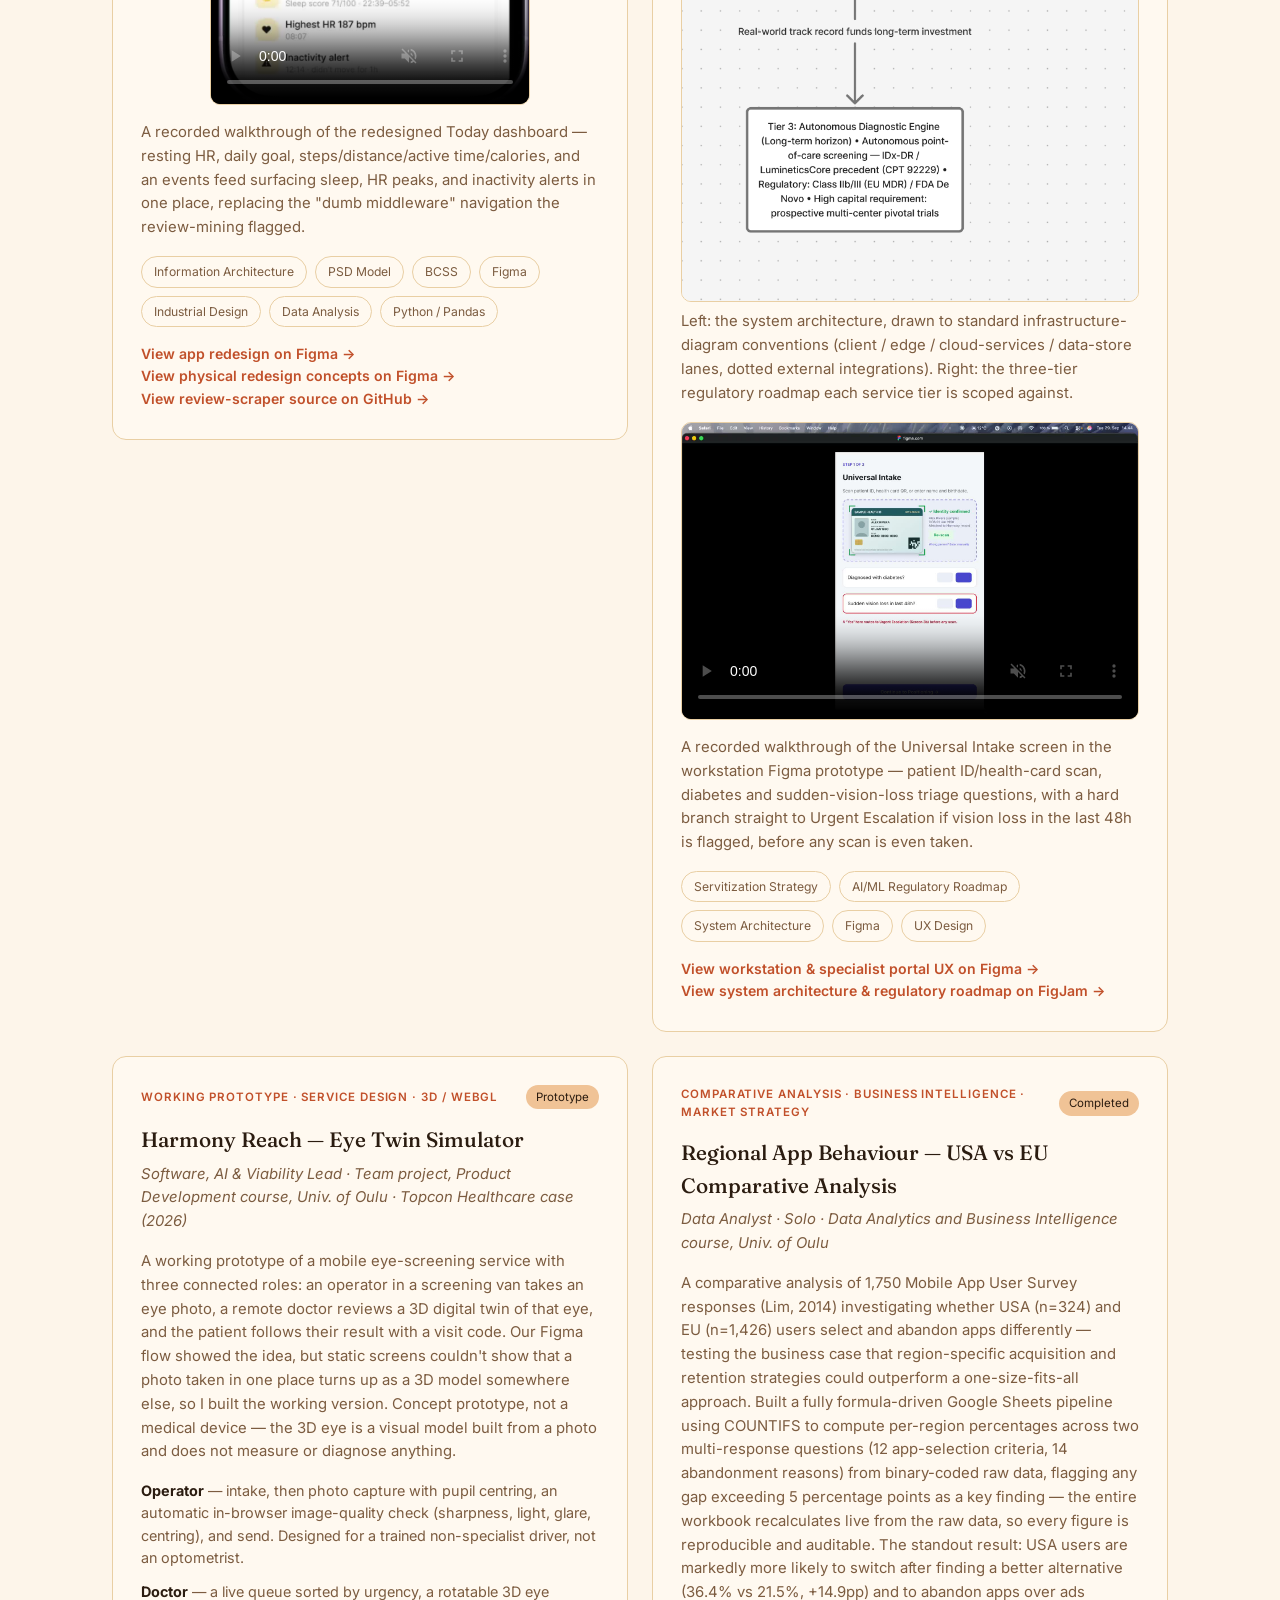
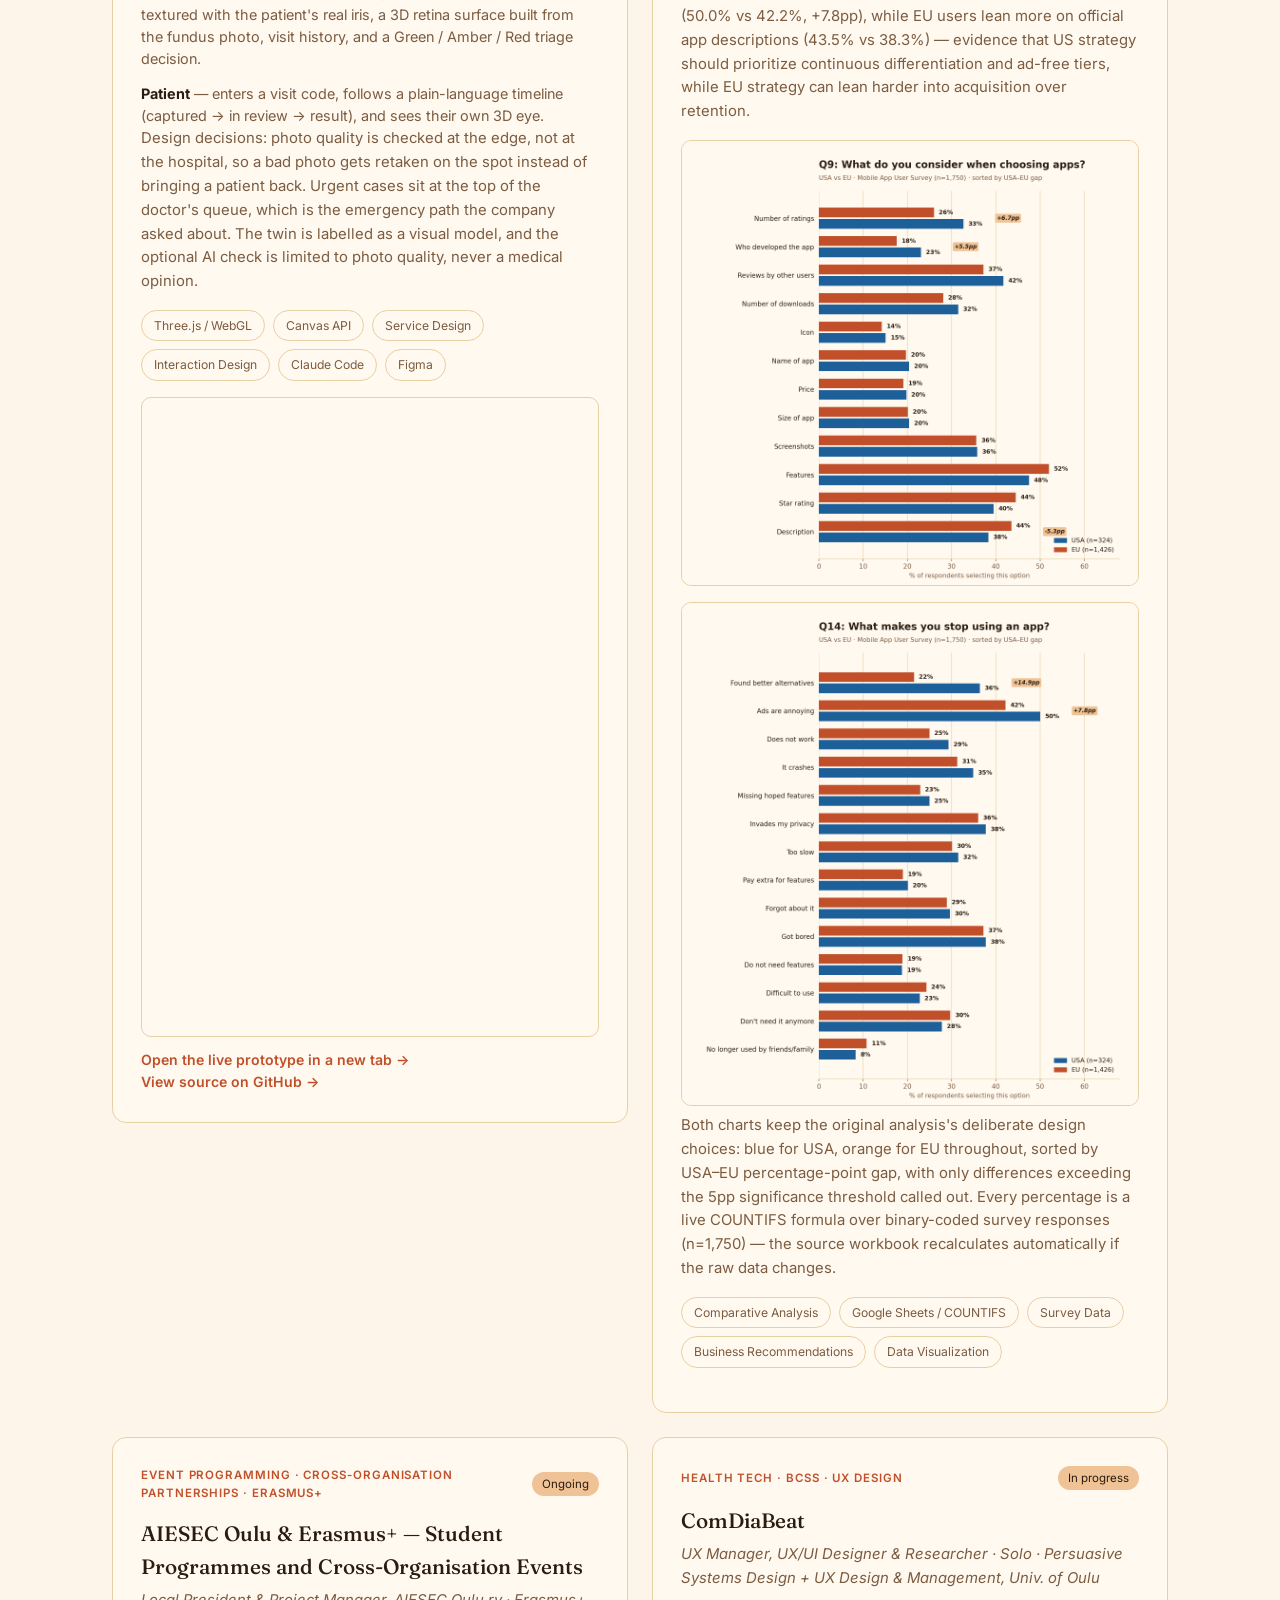
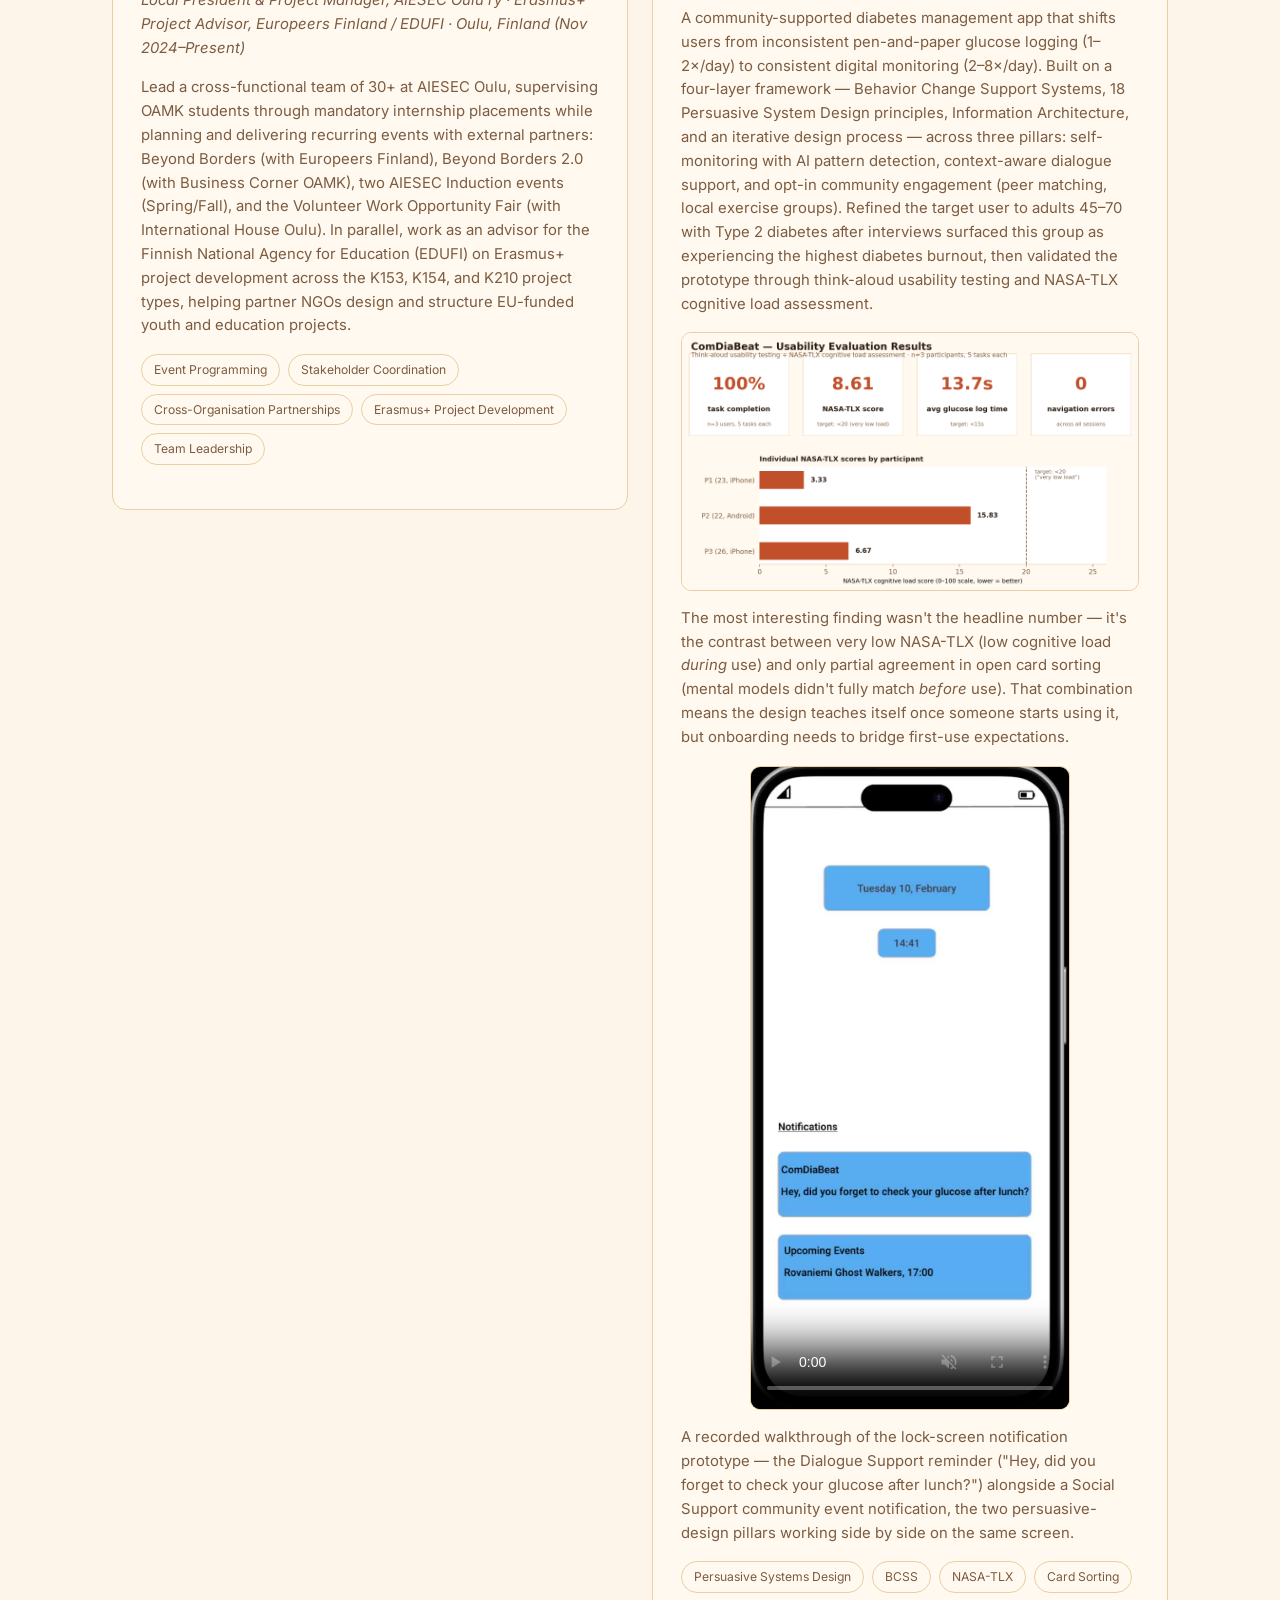
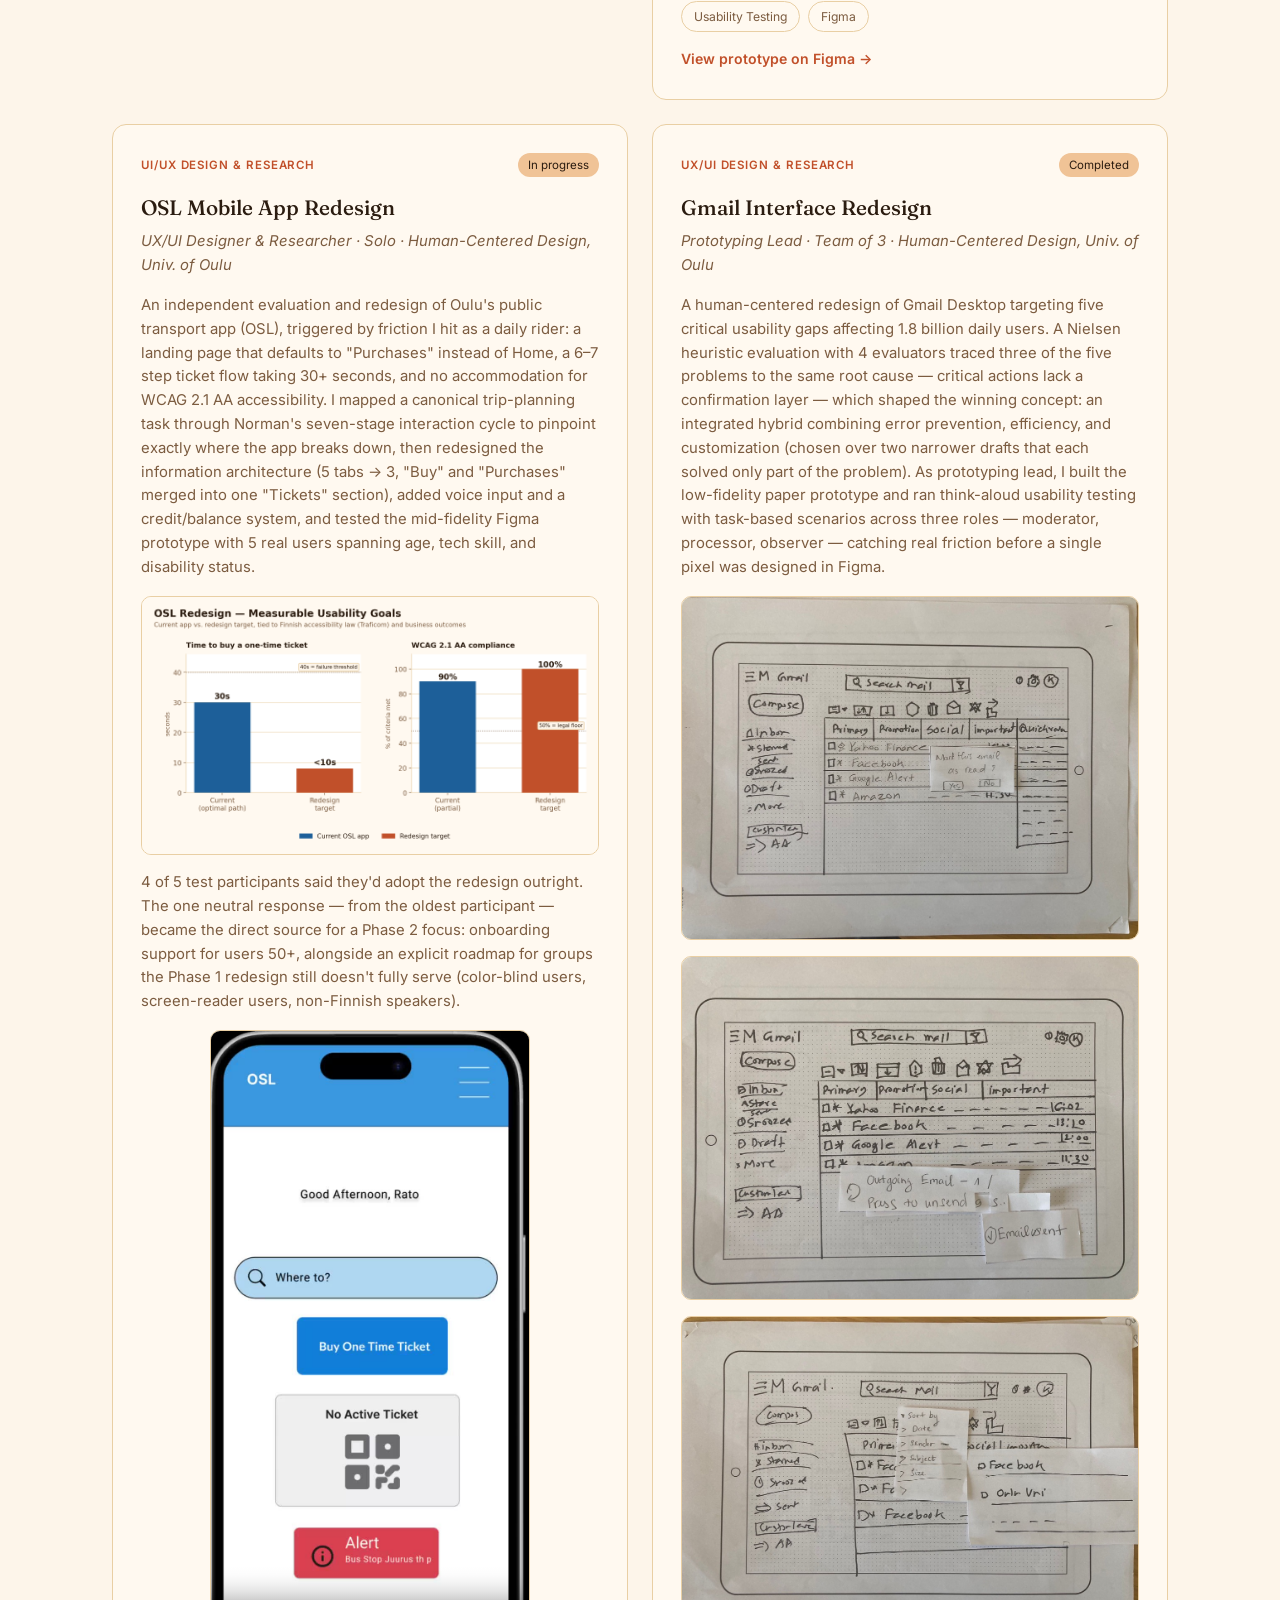
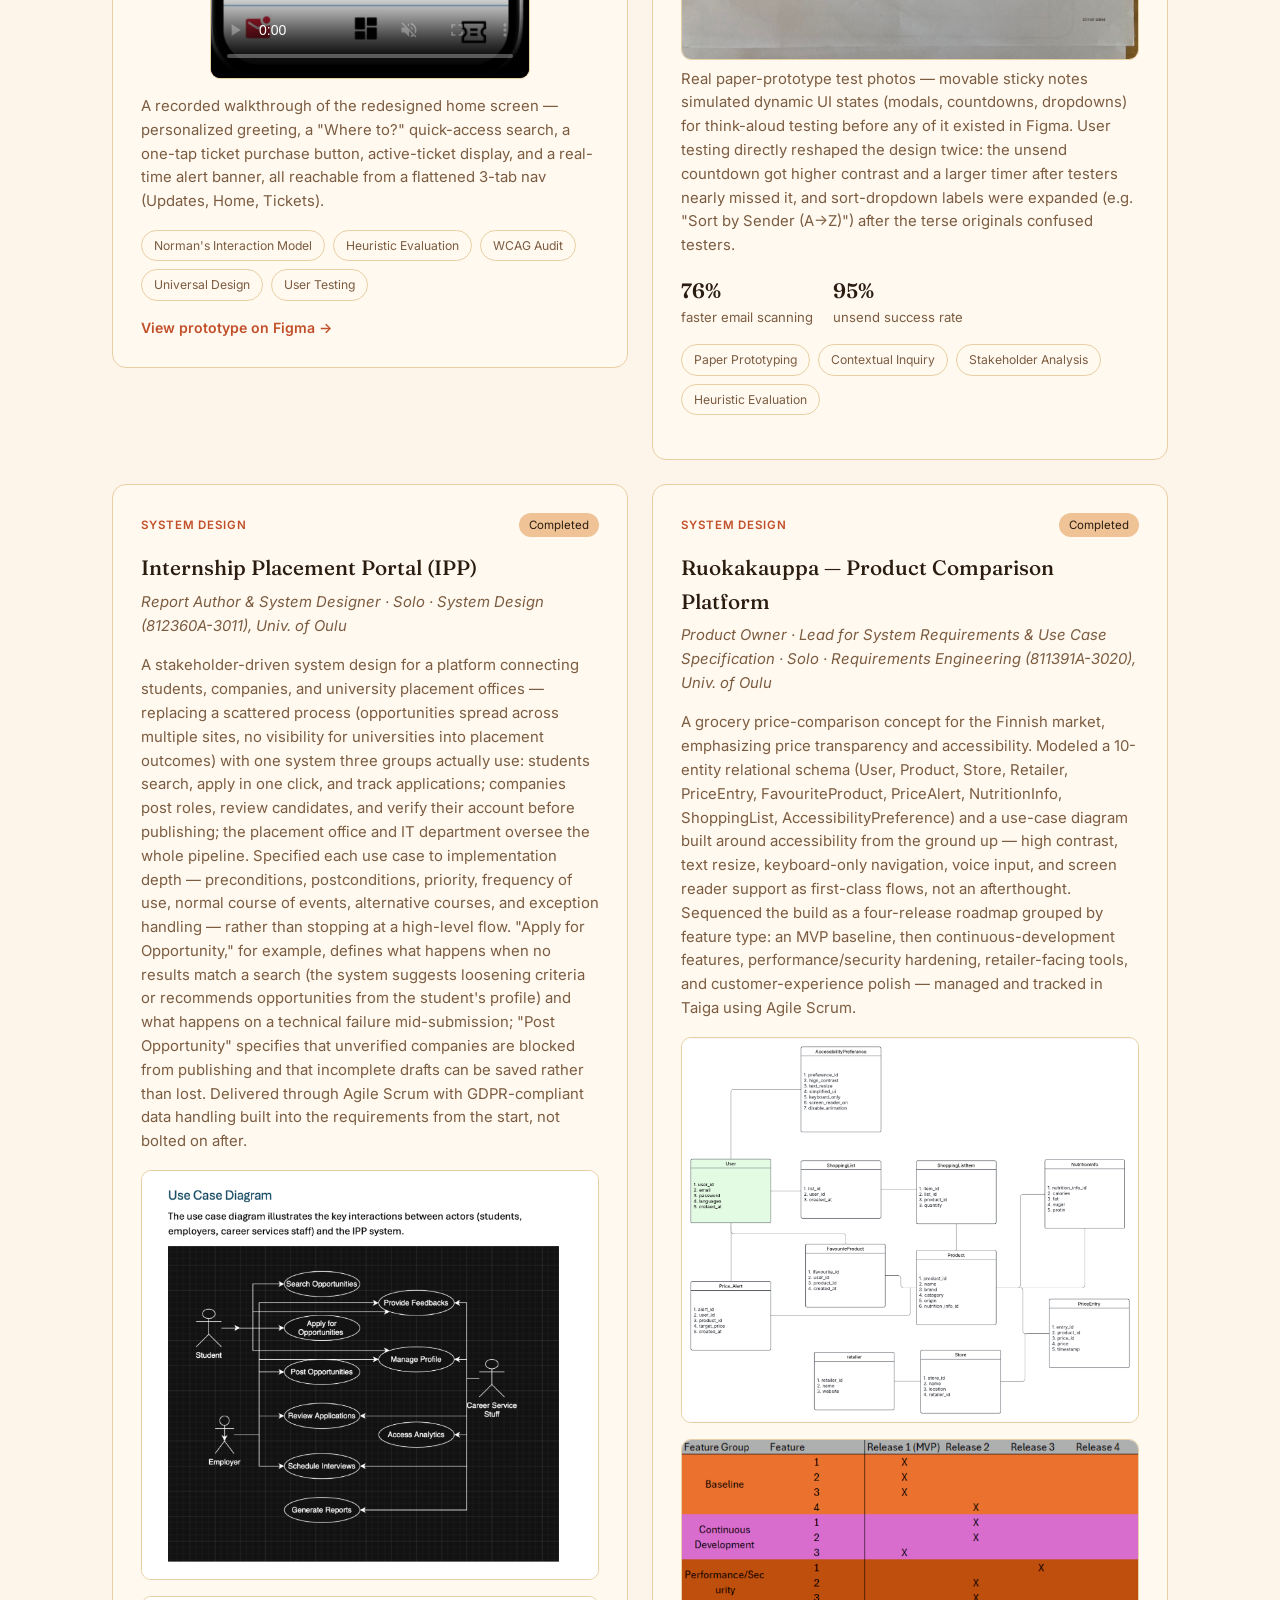
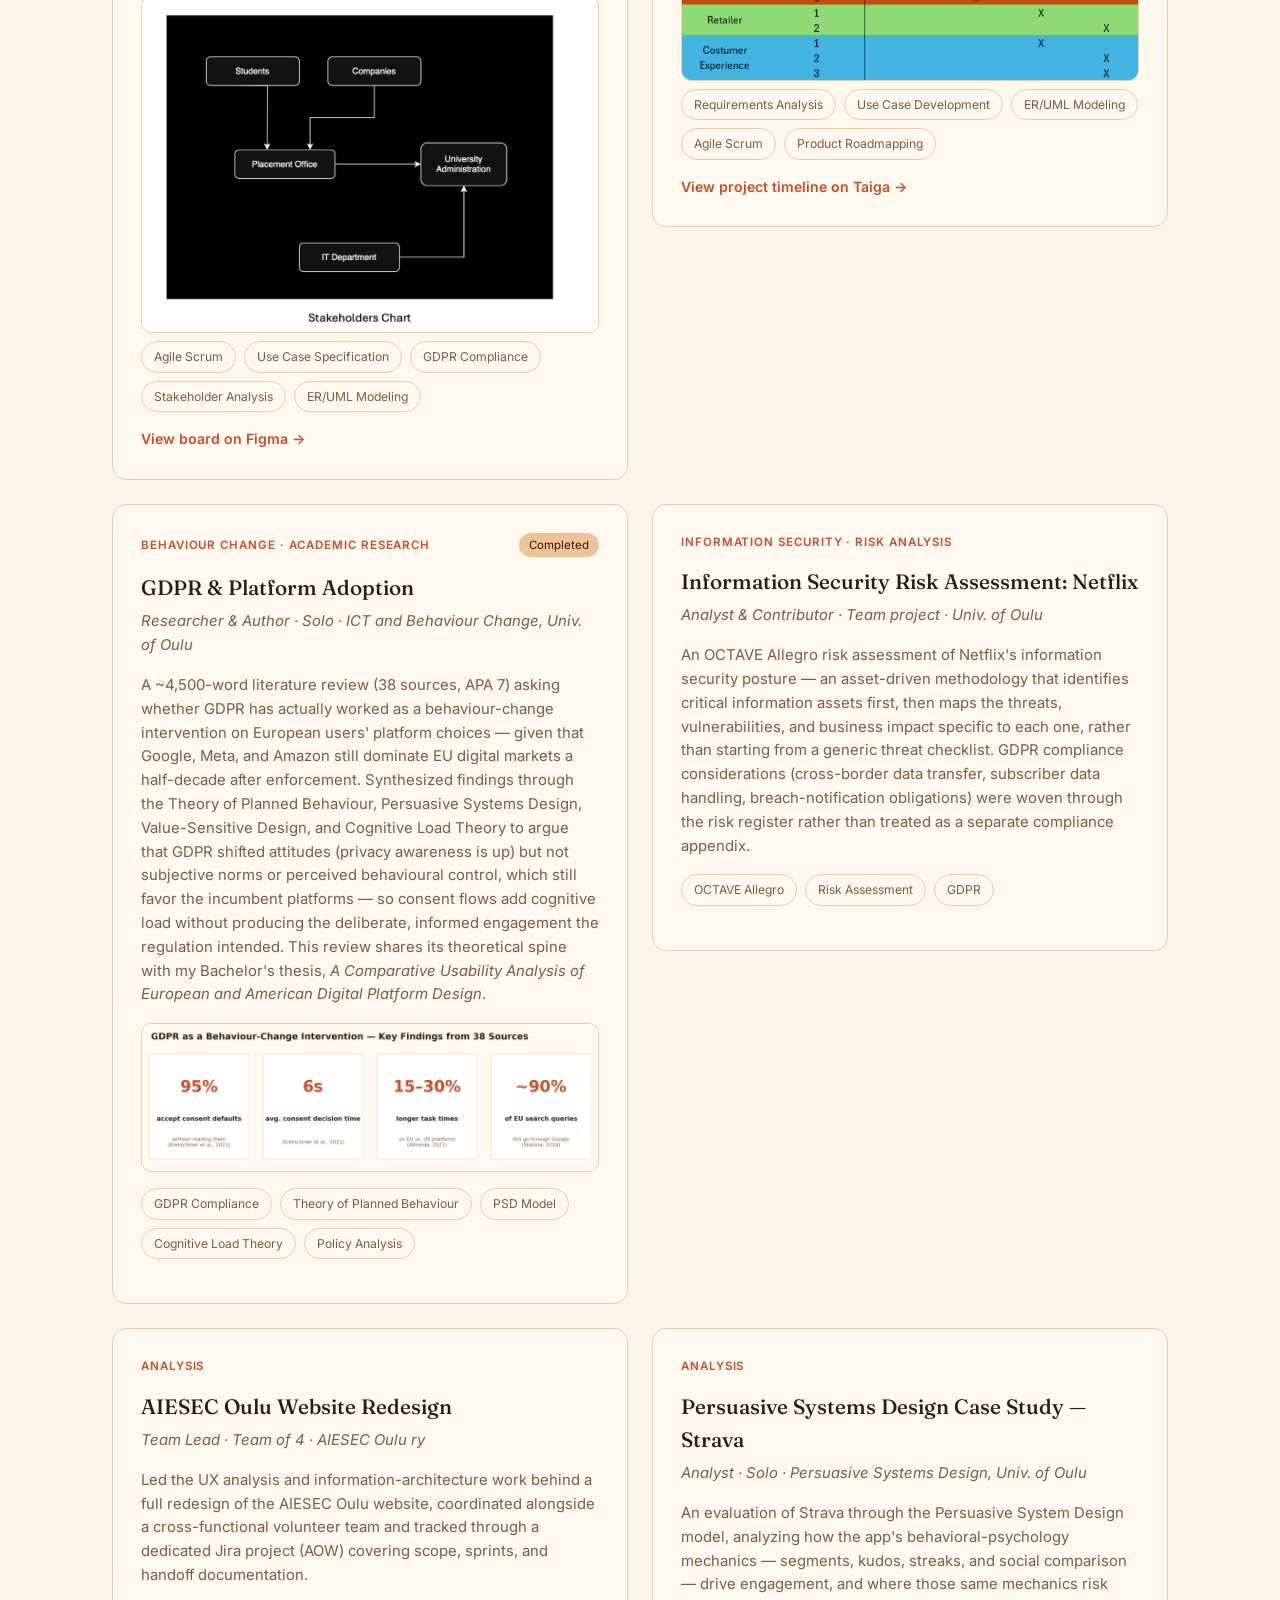
==== commit 39cea1a7: "Foreground Human-Centered Design in headline and bio Updates the eyebrow tagline, hero headline/subt" ====
--- a/index.html
+++ b/index.html
@@ -33,14 +33,15 @@
   <!-- HERO -->
   <section class="hero" id="hero">
     <div class="hero-inner">
-      <p class="eyebrow reveal">Product Strategy · User Research · Behavioral Design · AI-Assisted Development · Team Leadership</p>
+      <p class="eyebrow reveal">Human-Centered Design · Product Strategy · User Research · AI-Assisted Development · Team Leadership</p>
       <h1 class="reveal">
         Hi, I'm Fahim.<br>
-        I build B2B products that <span class="italic">balance user needs with strategic impact.</span>
+        I design human-centered products that <span class="italic">balance user needs with strategic impact.</span>
       </h1>
       <p class="hero-sub reveal">
-        Software Engineering &amp; Information Systems student at the University of Oulu, Finland, focused on
-        product strategy, user research, and building scalable products.
+        Software Engineering &amp; Information Systems student at the University of Oulu, Finland. I solve
+        problems through human-centered design — researching real users and context, defining the actual
+        problem, then prototyping and testing before I build — and turn what I learn into product strategy.
         I lead a 30+ member cross-functional team at AIESEC Oulu, co-founded an NGO for digital literacy and
         civic engagement, and shipped a live, bilingual product built end-to-end in structured
         collaboration with AI — from architecture to production deployment. I'm currently seeking
@@ -65,14 +66,16 @@
     </div>
 
     <p class="lede reveal">
-      Software Engineering and Information Systems student at the University of Oulu with a focus on
-      product strategy, user research, and building scalable products.
-      I apply user research, usability testing, heuristic evaluation, and WCAG 2.1 AA principles to health-tech,
-      public-transit, and productivity products, and I've shipped a live, bilingual product
-      built end-to-end in structured collaboration with an AI development partner — leading a 30+ member
-      cross-functional team at AIESEC Oulu and co-founding an NGO supporting digital literacy and international
-      initiatives. Skilled in Agile Scrum, Kanban, requirements engineering, stakeholder management,
-      AI-assisted product development, and product-oriented problem solving.
+      Software Engineering and Information Systems student at the University of Oulu. My process starts with
+      human-centered design: understand real users and context through interviews, heuristic evaluation, and
+      contextual inquiry; define the actual problem rather than the assumed one; prototype early; and test with
+      real people before committing to a direction. I apply that loop — research, define, prototype, test,
+      iterate — to health-tech, public-transit, and productivity products and services, validated through
+      usability testing, heuristic evaluation, and WCAG 2.1 AA accessibility principles, and I've shipped a
+      live, bilingual product built end-to-end in structured collaboration with an AI development partner.
+      I lead a 30+ member cross-functional team at AIESEC Oulu and co-founded an NGO supporting digital literacy
+      and international initiatives. Skilled in Agile Scrum, Kanban, requirements engineering, stakeholder
+      management, AI-assisted product development, and human-centered problem solving.
     </p>
 
     <blockquote class="pull-quote reveal">
@@ -82,8 +85,8 @@
     <div class="pillar-grid">
       <article class="pillar reveal">
         <span class="pillar-num">01</span>
-        <h3>Product Strategy &amp; User Research</h3>
-        <p>I translate user research into product decisions — prioritizing features, evaluating trade-offs, and shipping real, working products in structured collaboration with AI. Recent work: Trivial Lezíria Europeia 2.0, a live bilingual product built with Claude as a development partner from architecture to deployment; ComDiaBeat; the OSL app redesign; a Gmail interface redesign; the Internship Placement Portal; and Ruokakauppa, a price-transparent product comparison platform for the Finnish market.</p>
+        <h3>Human-Centered Design &amp; Product Strategy</h3>
+        <p>I follow a human-centered design loop — research, define, prototype, test, iterate — to turn user research into product decisions: prioritizing features, evaluating trade-offs, and shipping real, working products in structured collaboration with AI. Recent work: Trivial Lezíria Europeia 2.0, a live bilingual product built with Claude as a development partner from architecture to deployment; ComDiaBeat; the OSL app redesign; a Gmail interface redesign; the Internship Placement Portal; and Ruokakauppa, a price-transparent product comparison platform for the Finnish market.</p>
       </article>
       <article class="pillar reveal">
         <span class="pillar-num">02</span>
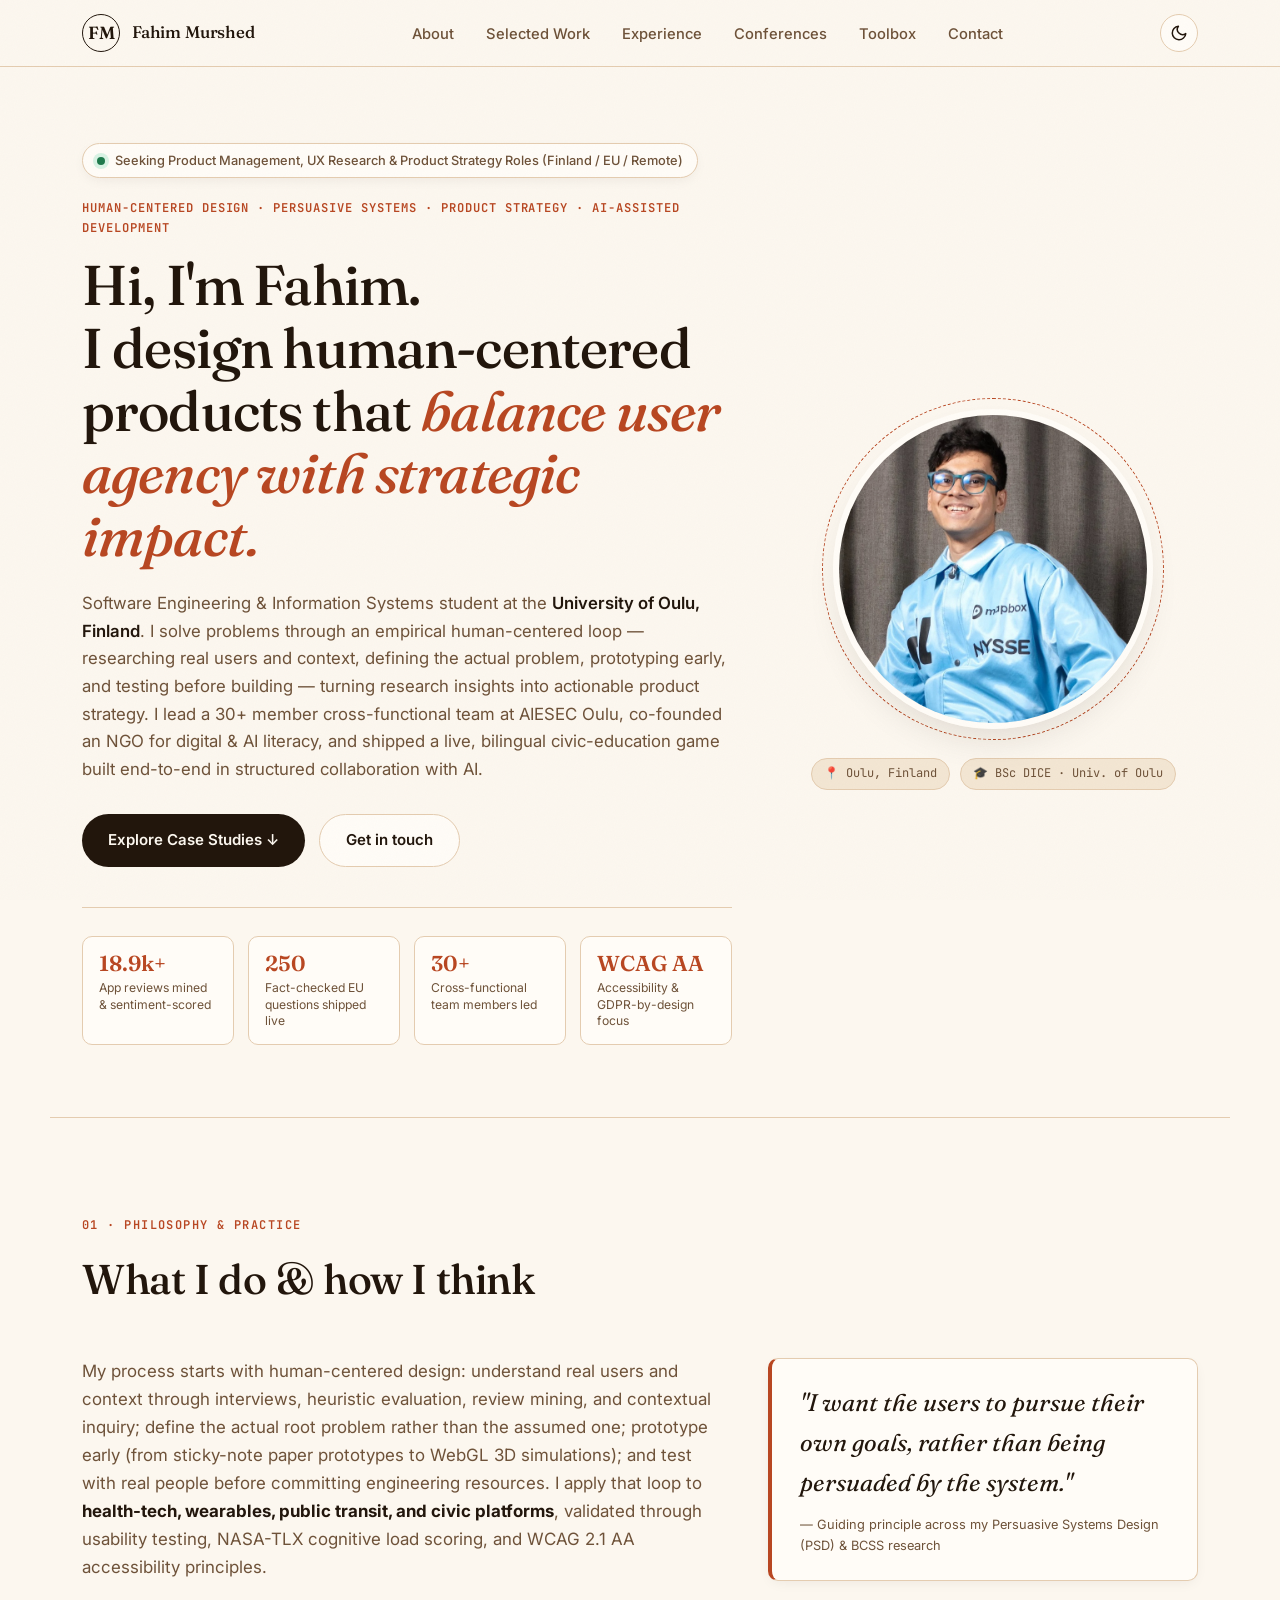
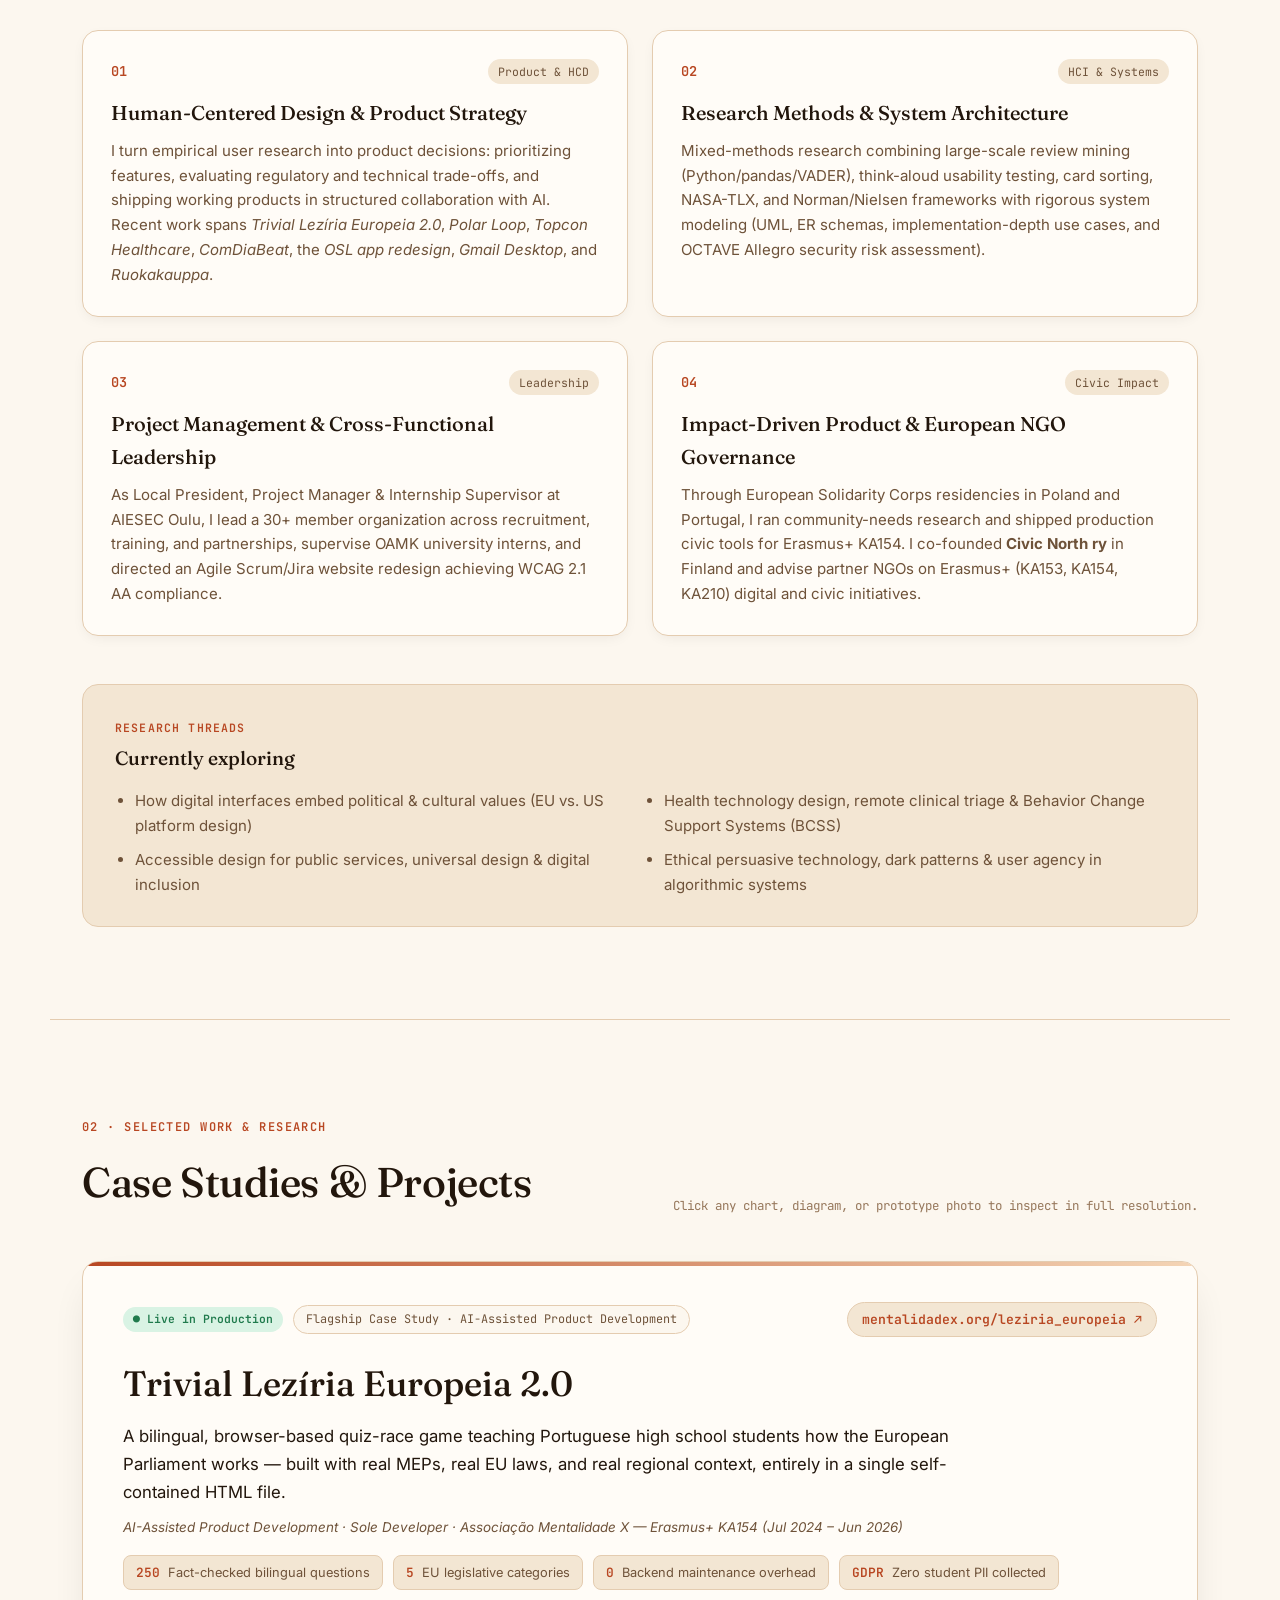
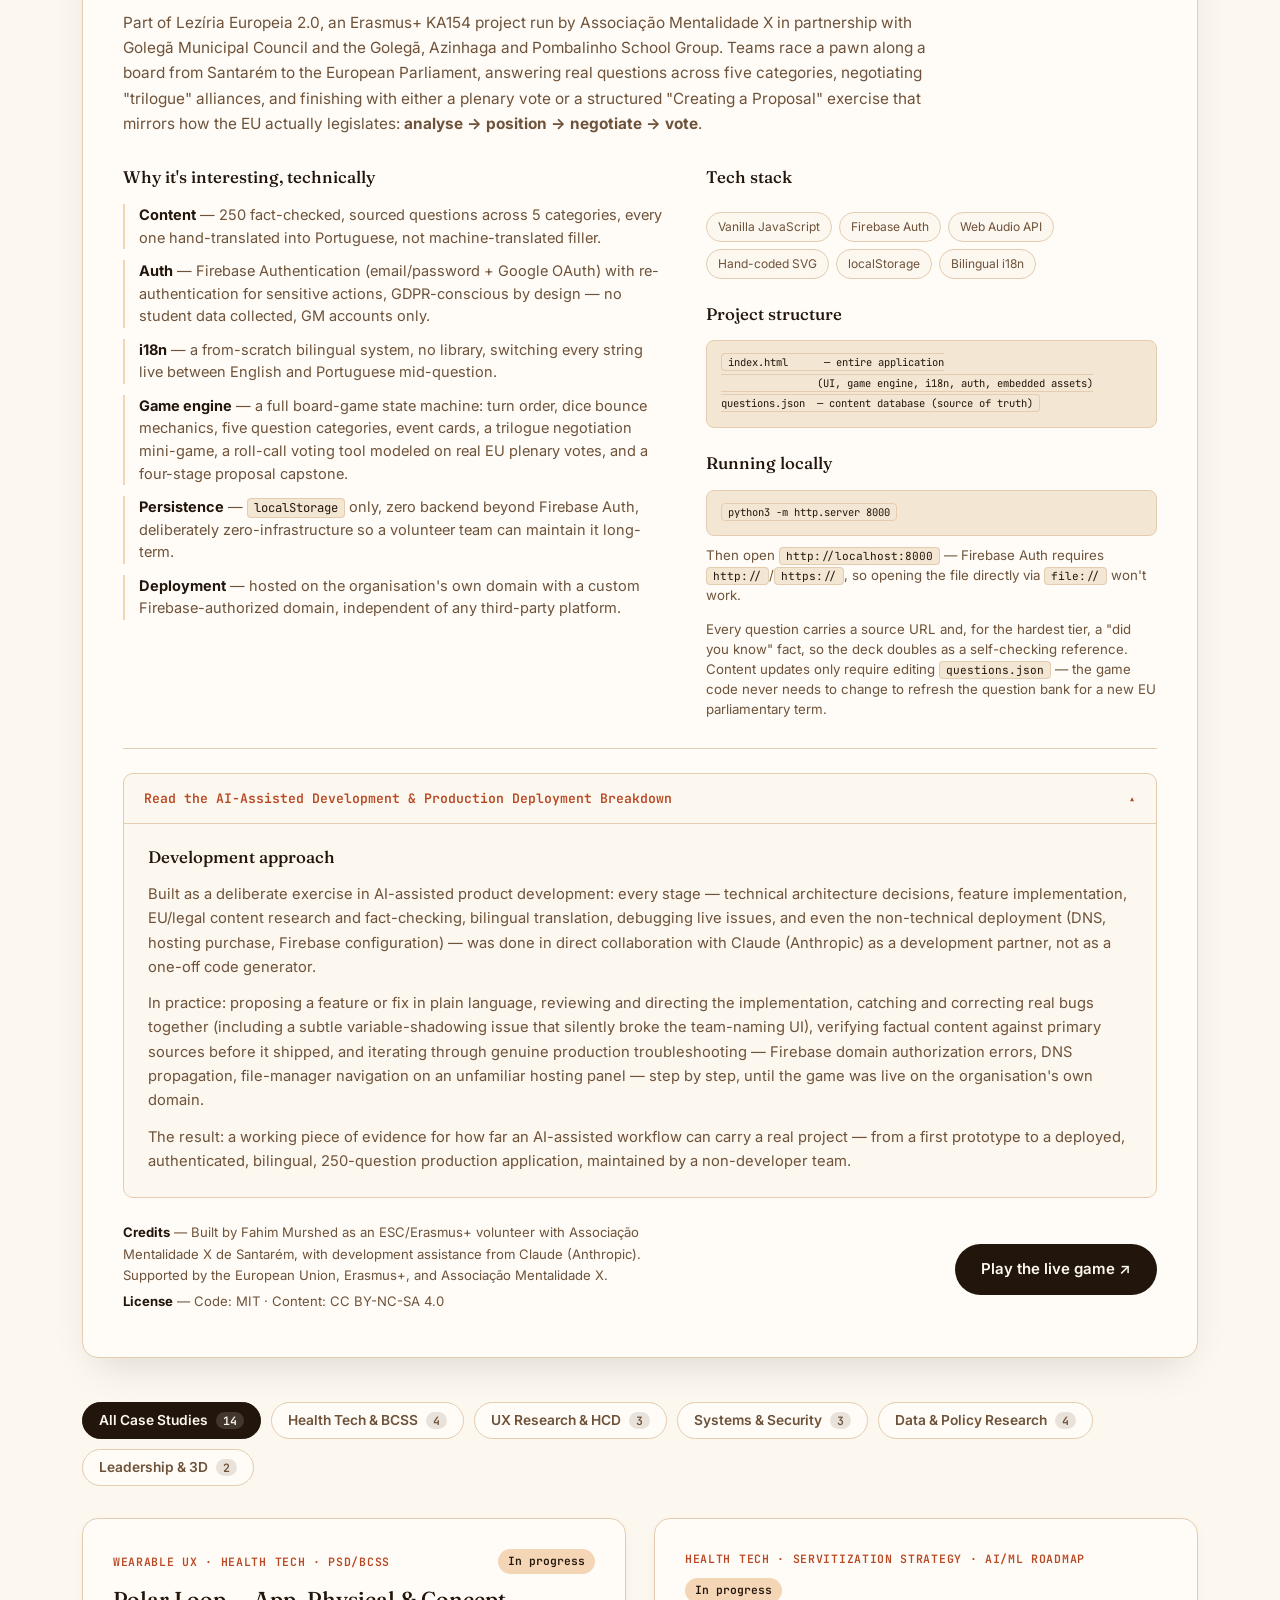
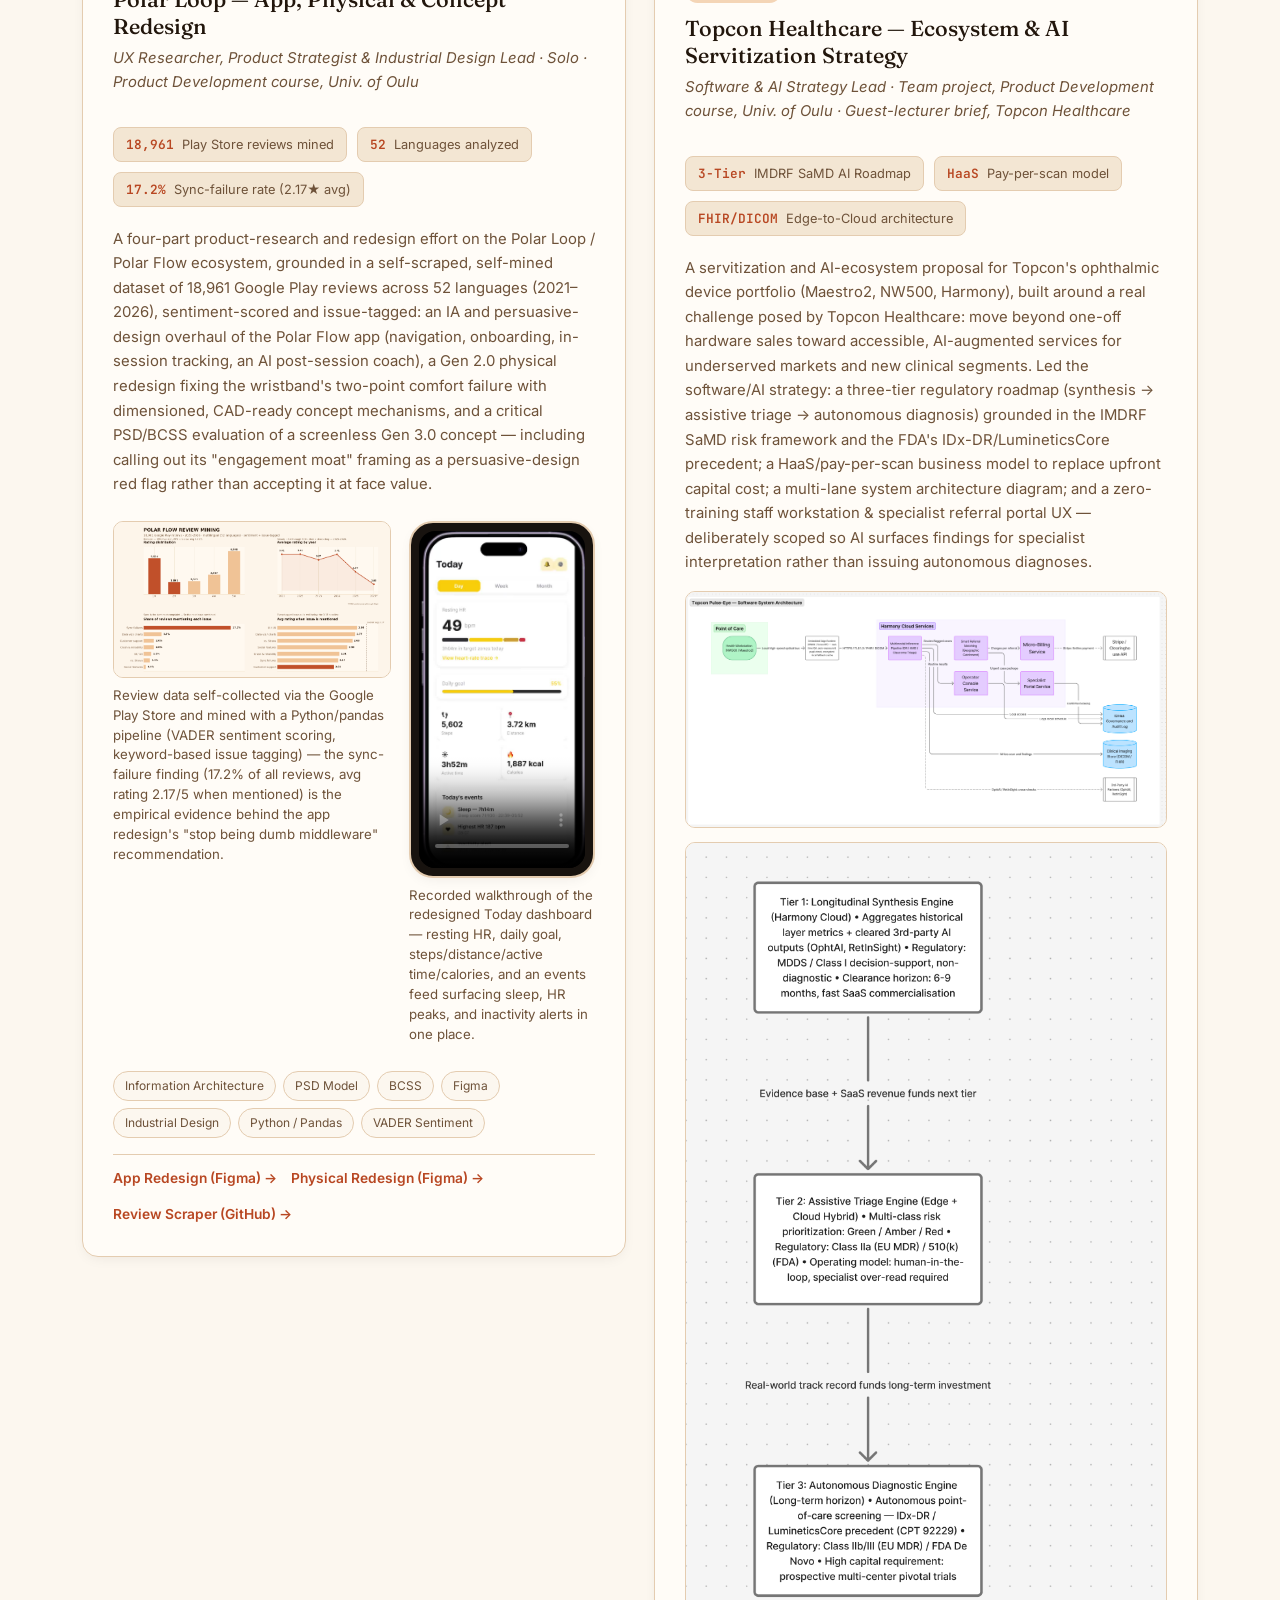
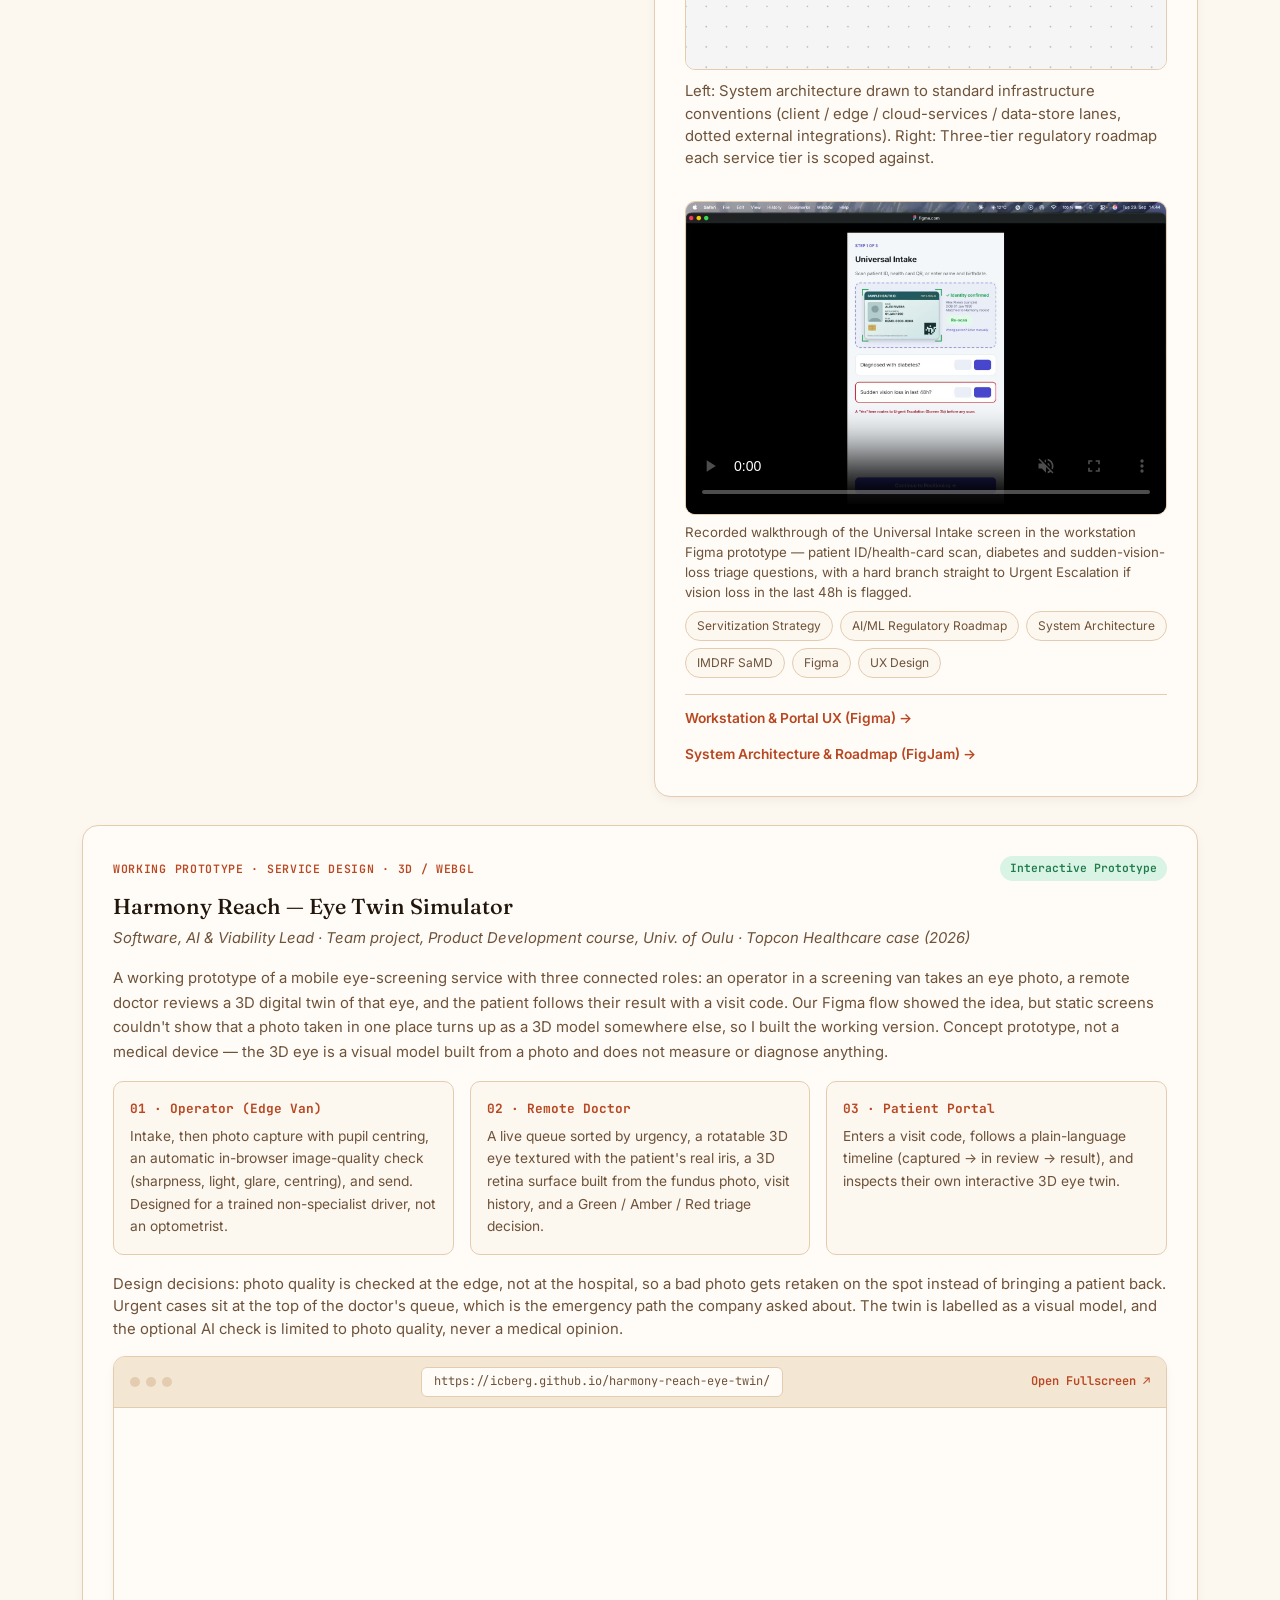
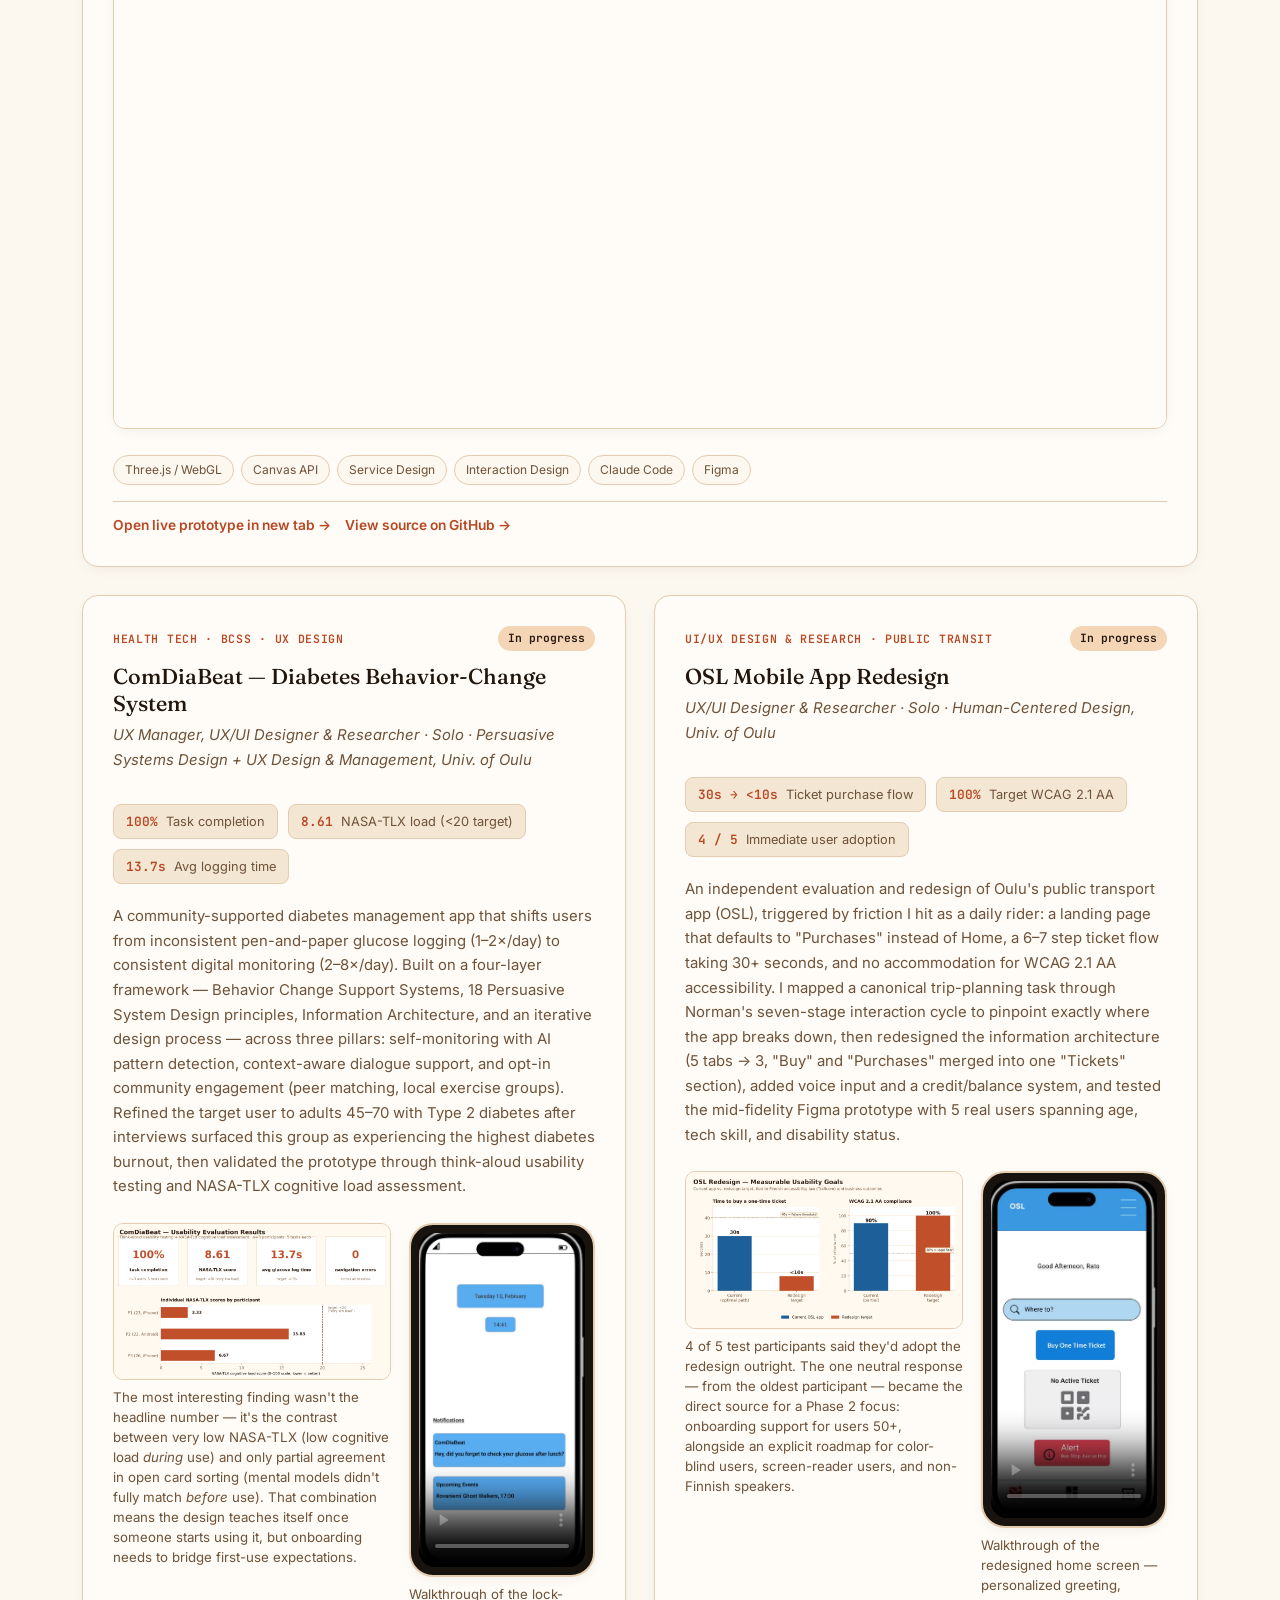
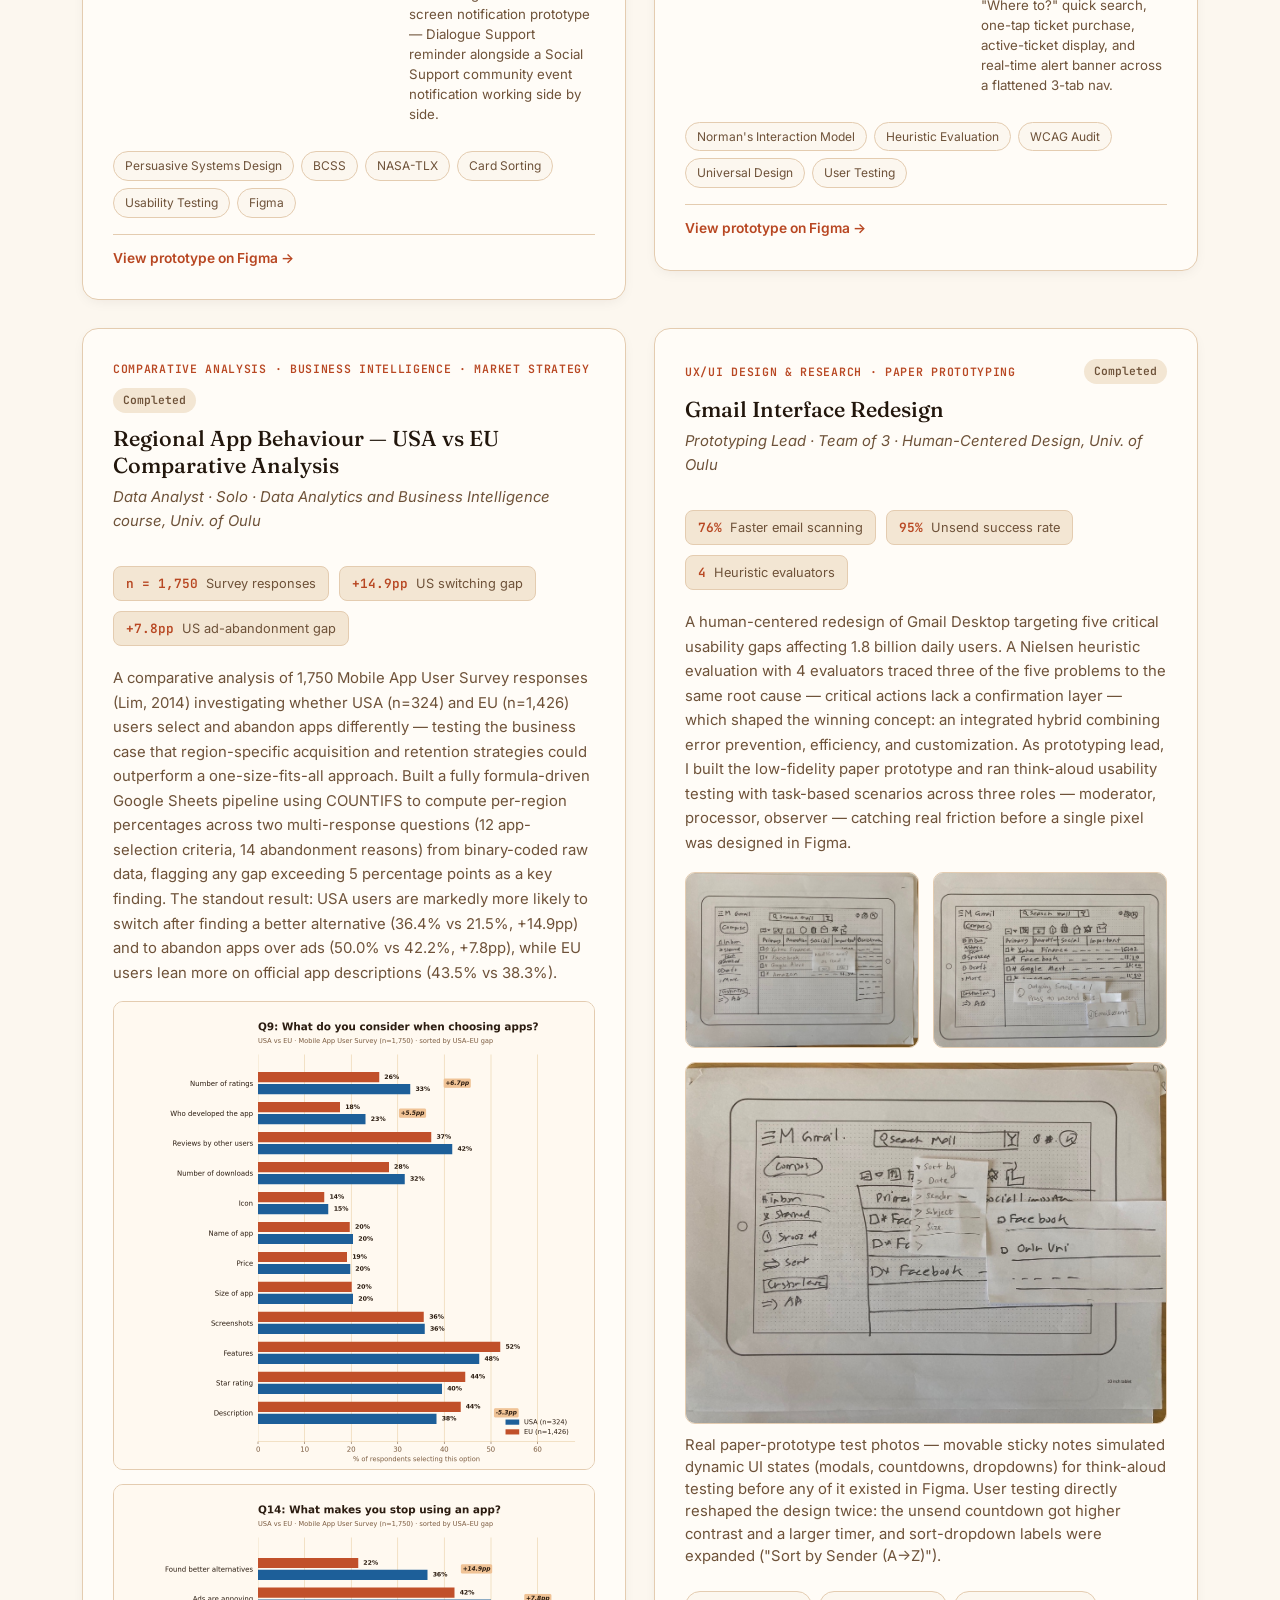
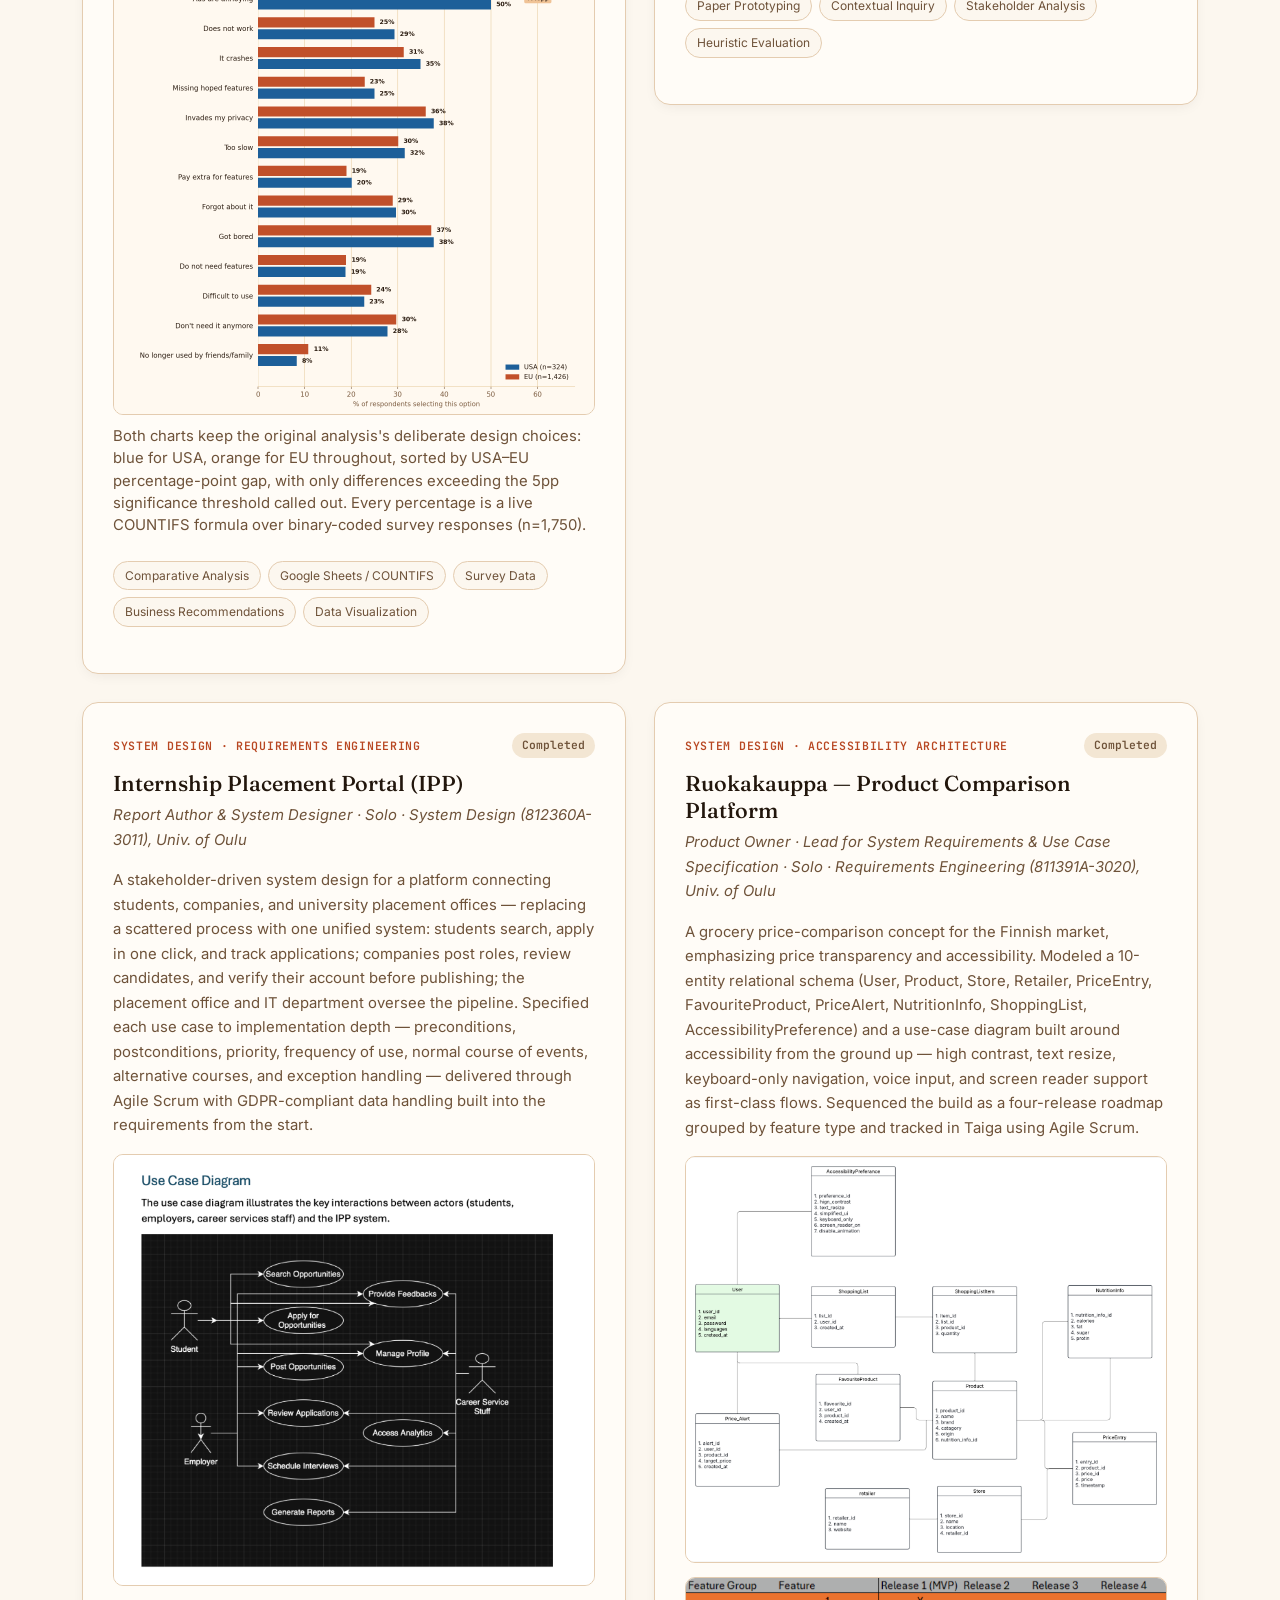
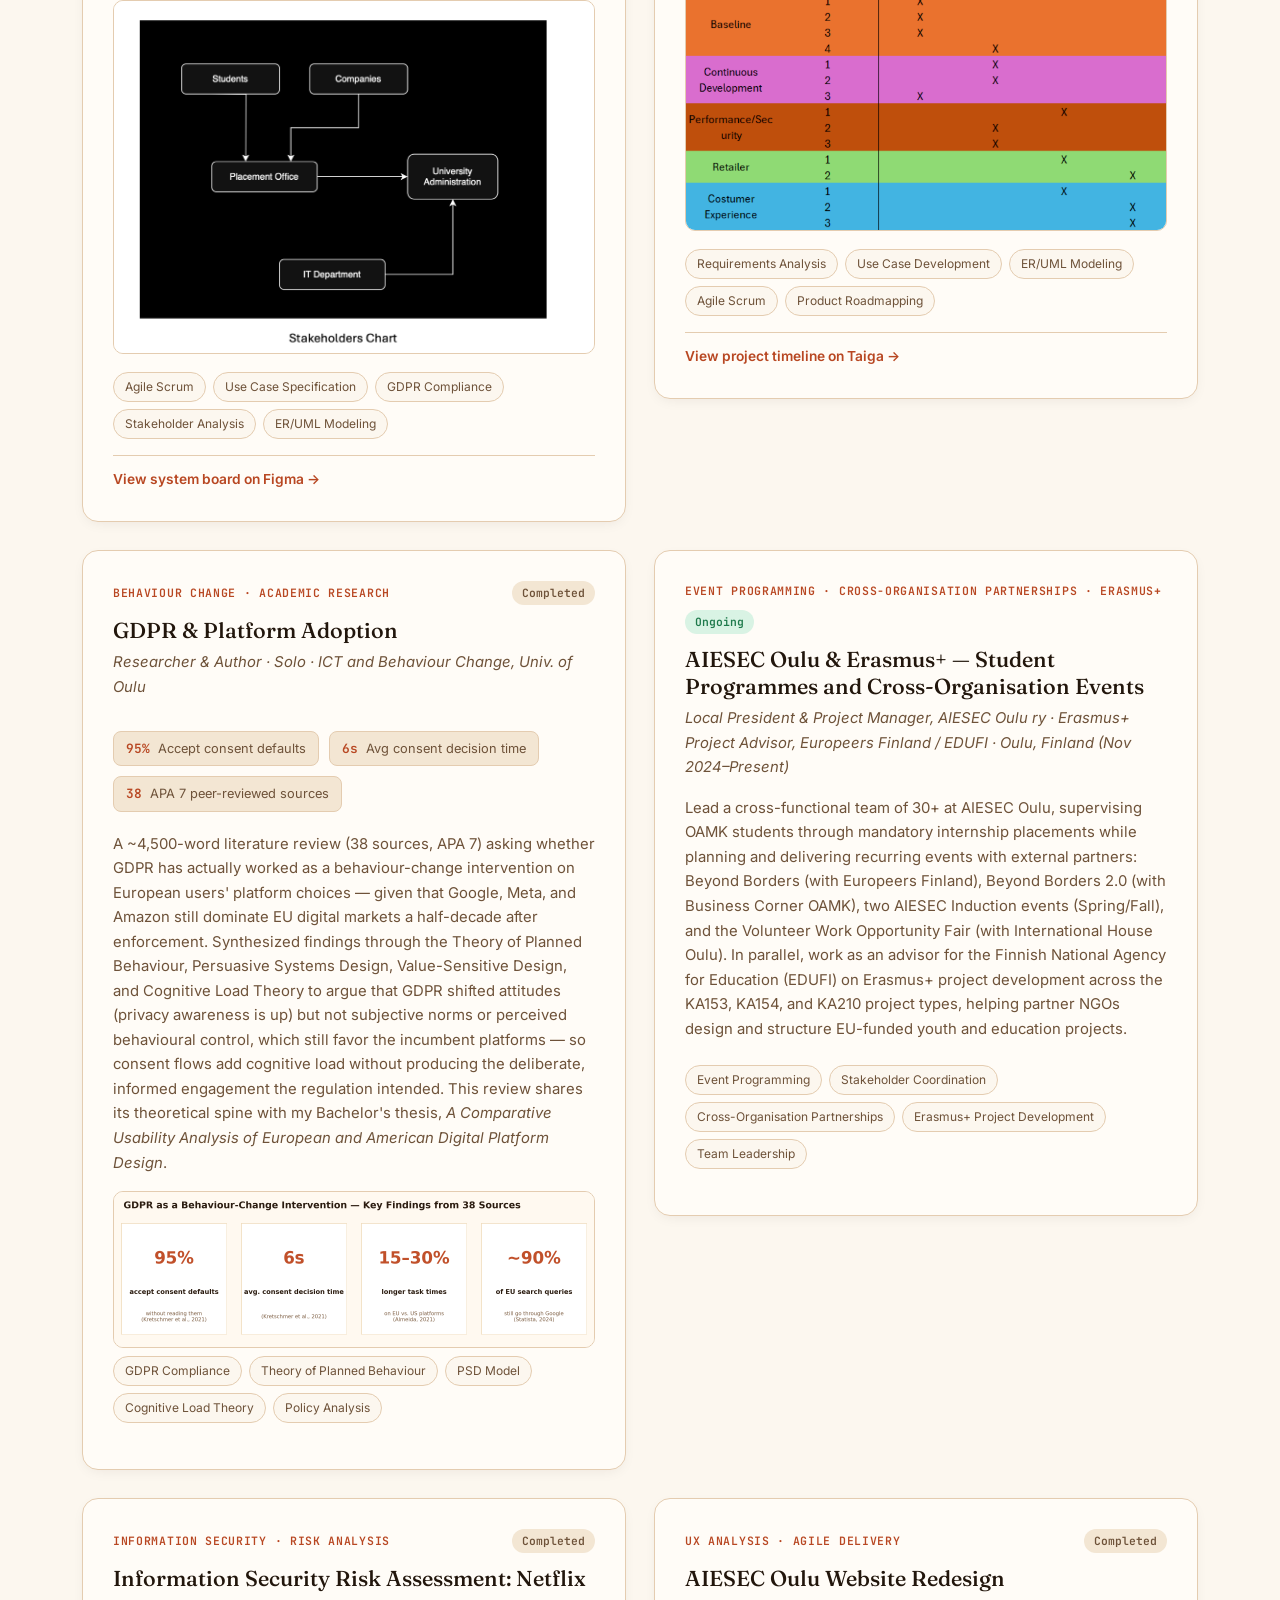
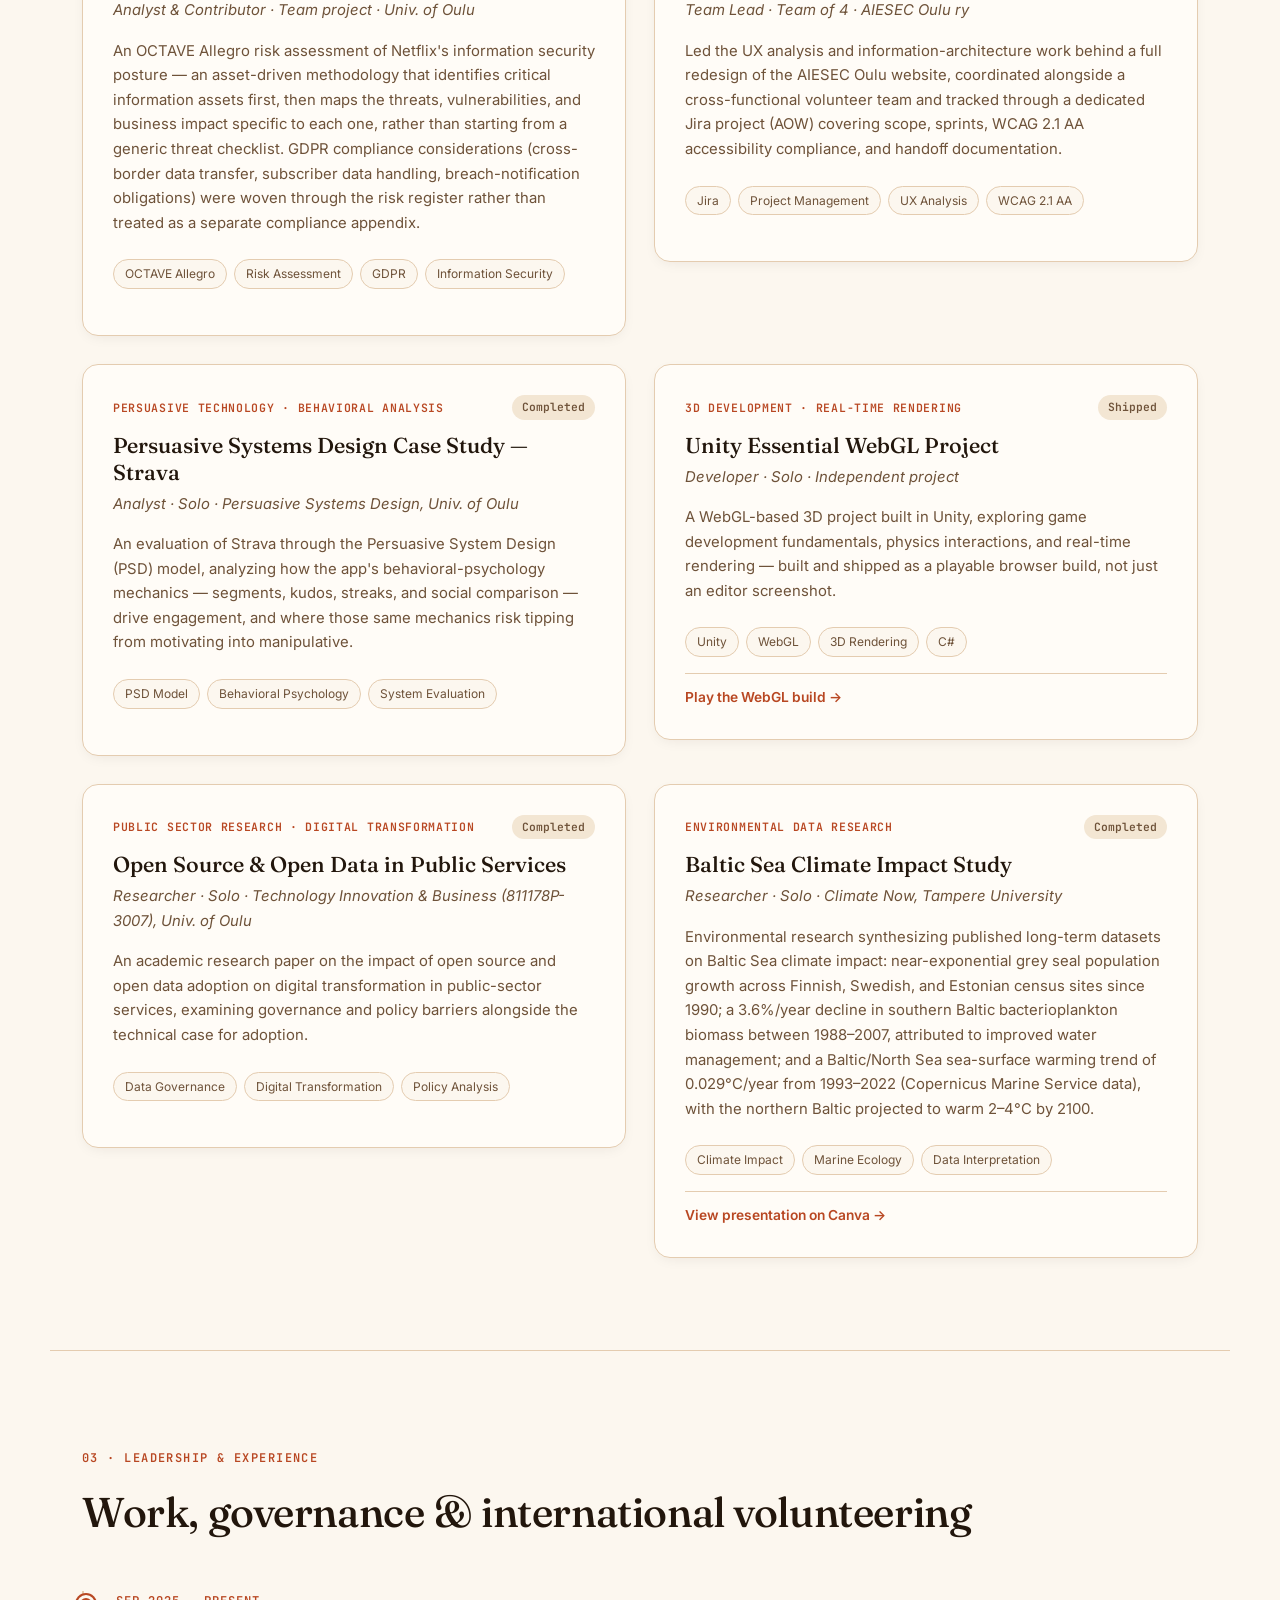
==== commit 2a9bc98e: "Deploy rebuilt portfolio: filters, theme toggle, lightbox Replaces the restored baseline with the ac" ====
--- a/index.html
+++ b/index.html
@@ -1,31 +1,45 @@
 <!DOCTYPE html>
-<html lang="en">
+<html lang="en" data-theme="light">
 <head>
-<meta charset="UTF-8">
-<meta name="viewport" content="width=device-width, initial-scale=1.0">
-<title>Fahim Murshed — HCI &amp; UX Research</title>
-<meta name="description" content="Fahim Murshed — HCI RESEARCH · UX/UI RESEARCH · PERSUASIVE TECHNOLOGY · PROJECT MANAGER">
-<link rel="preconnect" href="https://fonts.googleapis.com">
-<link href="https://fonts.googleapis.com/css2?family=Fraunces:opsz,wght@9..144,400;9..144,500;9..144,600&family=Inter:wght@400;500;600;700&display=swap" rel="stylesheet">
-<link rel="stylesheet" href="style.css">
+  <meta charset="UTF-8">
+  <meta name="viewport" content="width=device-width, initial-scale=1.0">
+  <title>Fahim Murshed — HCI Research, Product Strategy &amp; Systems Design</title>
+  <meta name="description" content="Fahim Murshed — Human-Centered Design, UX/HCI Research, Persuasive Technology (PSD/BCSS), Product Strategy, and AI-Assisted Product Development at the University of Oulu.">
+  <link rel="preconnect" href="https://fonts.googleapis.com">
+  <link rel="preconnect" href="https://fonts.gstatic.com" crossorigin>
+  <link href="https://fonts.googleapis.com/css2?family=Fraunces:ital,opsz,wght@0,9..144,400;0,9..144,500;0,9..144,600;1,9..144,400&family=Inter:wght@400;500;600;700&family=JetBrains+Mono:wght@400;500;600&display=swap" rel="stylesheet">
+  <link rel="stylesheet" href="style.css">
 </head>
 <body>
 
-<div class="noise"></div>
+<div class="scroll-progress" id="scrollProgress" aria-hidden="true"></div>
+<div class="noise" aria-hidden="true"></div>
 
 <header class="site-header" id="top">
-  <nav class="nav">
-    <a class="brand" href="#top">FM</a>
-    <button class="nav-toggle" id="navToggle" aria-label="Toggle navigation" aria-expanded="false">
-      <span></span><span></span><span></span>
-    </button>
+  <nav class="nav" aria-label="Primary Navigation">
+    <a class="brand" href="#top" aria-label="Fahim Murshed Home">
+      <span class="brand-monogram">FM</span>
+      <span class="brand-text">Fahim Murshed</span>
+    </a>
+
     <ul class="nav-links" id="navLinks">
-      <li><a href="#about">About</a></li>
-      <li><a href="#work">Work</a></li>
-      <li><a href="#experience">Experience</a></li>
-      <li><a href="#skills">Skills</a></li>
-      <li><a href="#contact">Contact</a></li>
+      <li><a href="#about" class="nav-link">About</a></li>
+      <li><a href="#work" class="nav-link">Selected Work</a></li>
+      <li><a href="#experience" class="nav-link">Experience</a></li>
+      <li><a href="#community" class="nav-link">Conferences</a></li>
+      <li><a href="#skills" class="nav-link">Toolbox</a></li>
+      <li><a href="#contact" class="nav-link">Contact</a></li>
     </ul>
+
+    <div class="nav-controls">
+      <button class="theme-toggle" id="themeToggle" type="button" aria-label="Toggle color theme" title="Toggle Light/Dark Mode">
+        <svg class="icon-sun" xmlns="http://www.w3.org/2000/svg" width="18" height="18" viewBox="0 0 24 24" fill="none" stroke="currentColor" stroke-width="2" stroke-linecap="round" stroke-linejoin="round"><circle cx="12" cy="12" r="5"/><line x1="12" y1="1" x2="12" y2="3"/><line x1="12" y1="21" x2="12" y2="23"/><line x1="4.22" y1="4.22" x2="5.64" y2="5.64"/><line x1="18.36" y1="18.36" x2="19.78" y2="19.78"/><line x1="1" y1="12" x2="3" y2="12"/><line x1="21" y1="12" x2="23" y2="12"/><line x1="4.22" y1="19.78" x2="5.64" y2="18.36"/><line x1="18.36" y1="5.64" x2="19.78" y2="4.22"/></svg>
+        <svg class="icon-moon" xmlns="http://www.w3.org/2000/svg" width="18" height="18" viewBox="0 0 24 24" fill="none" stroke="currentColor" stroke-width="2" stroke-linecap="round" stroke-linejoin="round"><path d="M21 12.79A9 9 0 1 1 11.21 3 7 7 0 0 0 21 12.79z"/></svg>
+      </button>
+      <button class="nav-toggle" id="navToggle" type="button" aria-label="Toggle navigation" aria-expanded="false">
+        <span></span><span></span><span></span>
+      </button>
+    </div>
   </nav>
 </header>
 
@@ -33,113 +47,173 @@
   <!-- HERO -->
   <section class="hero" id="hero">
     <div class="hero-inner">
-      <p class="eyebrow reveal">Human-Centered Design · Product Strategy · User Research · AI-Assisted Development · Team Leadership</p>
+      <div class="status-pill reveal">
+        <span class="status-dot"></span>
+        <span>Seeking Product Management, UX Research &amp; Product Strategy Roles (Finland / EU / Remote)</span>
+      </div>
+
+      <p class="eyebrow reveal">Human-Centered Design · Persuasive Systems · Product Strategy · AI-Assisted Development</p>
+
       <h1 class="reveal">
         Hi, I'm Fahim.<br>
-        I design human-centered products that <span class="italic">balance user needs with strategic impact.</span>
+        I design human-centered products that <span class="italic">balance user agency with strategic impact.</span>
       </h1>
+
       <p class="hero-sub reveal">
-        Software Engineering &amp; Information Systems student at the University of Oulu, Finland. I solve
-        problems through human-centered design — researching real users and context, defining the actual
-        problem, then prototyping and testing before I build — and turn what I learn into product strategy.
-        I lead a 30+ member cross-functional team at AIESEC Oulu, co-founded an NGO for digital literacy and
-        civic engagement, and shipped a live, bilingual product built end-to-end in structured
-        collaboration with AI — from architecture to production deployment. I'm currently seeking
-        <strong>Product Management</strong> &amp; <strong>User Research/Product Strategy</strong>
-        roles (Finland/EU/Remote).
+        Software Engineering &amp; Information Systems student at the <strong>University of Oulu, Finland</strong>.
+        I solve problems through an empirical human-centered loop — researching real users and context, defining the
+        actual problem, prototyping early, and testing before building — turning research insights into actionable product strategy.
+        I lead a 30+ member cross-functional team at AIESEC Oulu, co-founded an NGO for digital &amp; AI literacy,
+        and shipped a live, bilingual civic-education game built end-to-end in structured collaboration with AI.
       </p>
+
       <div class="hero-actions reveal">
-        <a href="#work" class="btn btn-primary">View my work</a>
+        <a href="#work" class="btn btn-primary">Explore Case Studies ↓</a>
         <a href="#contact" class="btn btn-ghost">Get in touch</a>
       </div>
-    </div>
+
+      <div class="hero-stats reveal">
+        <div class="stat-card">
+          <span class="stat-num">18.9k+</span>
+          <span class="stat-label">App reviews mined &amp; sentiment-scored</span>
+        </div>
+        <div class="stat-card">
+          <span class="stat-num">250</span>
+          <span class="stat-label">Fact-checked EU questions shipped live</span>
+        </div>
+        <div class="stat-card">
+          <span class="stat-num">30+</span>
+          <span class="stat-label">Cross-functional team members led</span>
+        </div>
+        <div class="stat-card">
+          <span class="stat-num">WCAG AA</span>
+          <span class="stat-label">Accessibility &amp; GDPR-by-design focus</span>
+        </div>
+      </div>
+    </div>
+
     <div class="hero-portrait reveal">
-      <img src="assets/profile.jpg" alt="Portrait of Fahim Murshed" width="420" height="420">
+      <div class="portrait-frame">
+        <img src="assets/profile.jpg" alt="Portrait of Fahim Murshed" width="420" height="420">
+      </div>
+      <div class="portrait-caption">
+        <span class="mono-tag">📍 Oulu, Finland</span>
+        <span class="mono-tag">🎓 BSc DICE · Univ. of Oulu</span>
+      </div>
     </div>
   </section>
 
-  <!-- ABOUT -->
+  <!-- 01 · ABOUT -->
   <section class="section" id="about">
     <div class="section-head reveal">
-      <span class="tag">01 · About</span>
-      <h2>What I do</h2>
-    </div>
-
-    <p class="lede reveal">
-      Software Engineering and Information Systems student at the University of Oulu. My process starts with
-      human-centered design: understand real users and context through interviews, heuristic evaluation, and
-      contextual inquiry; define the actual problem rather than the assumed one; prototype early; and test with
-      real people before committing to a direction. I apply that loop — research, define, prototype, test,
-      iterate — to health-tech, public-transit, and productivity products and services, validated through
-      usability testing, heuristic evaluation, and WCAG 2.1 AA accessibility principles, and I've shipped a
-      live, bilingual product built end-to-end in structured collaboration with an AI development partner.
-      I lead a 30+ member cross-functional team at AIESEC Oulu and co-founded an NGO supporting digital literacy
-      and international initiatives. Skilled in Agile Scrum, Kanban, requirements engineering, stakeholder
-      management, AI-assisted product development, and human-centered problem solving.
-    </p>
-
-    <blockquote class="pull-quote reveal">
-      "I want the users to pursue their own goals, rather than being persuaded by the system."
-    </blockquote>
+      <span class="tag">01 · Philosophy &amp; Practice</span>
+      <h2>What I do &amp; how I think</h2>
+    </div>
+
+    <div class="about-top-grid">
+      <p class="lede reveal">
+        My process starts with human-centered design: understand real users and context through interviews, heuristic
+        evaluation, review mining, and contextual inquiry; define the actual root problem rather than the assumed one;
+        prototype early (from sticky-note paper prototypes to WebGL 3D simulations); and test with real people before
+        committing engineering resources. I apply that loop to <strong>health-tech, wearables, public transit, and civic platforms</strong>,
+        validated through usability testing, NASA-TLX cognitive load scoring, and WCAG 2.1 AA accessibility principles.
+      </p>
+
+      <blockquote class="pull-quote reveal">
+        "I want the users to pursue their own goals, rather than being persuaded by the system."
+        <cite>— Guiding principle across my Persuasive Systems Design (PSD) &amp; BCSS research</cite>
+      </blockquote>
+    </div>
 
     <div class="pillar-grid">
       <article class="pillar reveal">
-        <span class="pillar-num">01</span>
+        <div class="pillar-header">
+          <span class="pillar-num">01</span>
+          <span class="pillar-badge">Product &amp; HCD</span>
+        </div>
         <h3>Human-Centered Design &amp; Product Strategy</h3>
-        <p>I follow a human-centered design loop — research, define, prototype, test, iterate — to turn user research into product decisions: prioritizing features, evaluating trade-offs, and shipping real, working products in structured collaboration with AI. Recent work: Trivial Lezíria Europeia 2.0, a live bilingual product built with Claude as a development partner from architecture to deployment; ComDiaBeat; the OSL app redesign; a Gmail interface redesign; the Internship Placement Portal; and Ruokakauppa, a price-transparent product comparison platform for the Finnish market.</p>
-      </article>
+        <p>I turn empirical user research into product decisions: prioritizing features, evaluating regulatory and technical trade-offs, and shipping working products in structured collaboration with AI. Recent work spans <em>Trivial Lezíria Europeia 2.0</em>, <em>Polar Loop</em>, <em>Topcon Healthcare</em>, <em>ComDiaBeat</em>, the <em>OSL app redesign</em>, <em>Gmail Desktop</em>, and <em>Ruokakauppa</em>.</p>
+      </article>
+
       <article class="pillar reveal">
-        <span class="pillar-num">02</span>
-        <h3>Research Methods &amp; System Design</h3>
-        <p>Mixed methods across user personas, usability testing, persuasive design patterns, use-case modeling, ER/UML diagrams, and CRUD analysis. Delivered through Agile Scrum, Kanban, and OCTAVE Allegro risk assessment — with GDPR compliance and ethical design built into every phase.</p>
-      </article>
+        <div class="pillar-header">
+          <span class="pillar-num">02</span>
+          <span class="pillar-badge">HCI &amp; Systems</span>
+        </div>
+        <h3>Research Methods &amp; System Architecture</h3>
+        <p>Mixed-methods research combining large-scale review mining (Python/pandas/VADER), think-aloud usability testing, card sorting, NASA-TLX, and Norman/Nielsen frameworks with rigorous system modeling (UML, ER schemas, implementation-depth use cases, and OCTAVE Allegro security risk assessment).</p>
+      </article>
+
       <article class="pillar reveal">
-        <span class="pillar-num">03</span>
-        <h3>Project Management &amp; Leadership</h3>
-        <p>As Project Manager &amp; Internship Supervisor at AIESEC Oulu, I lead a cross-functional team of 30+ across recruitment, training, and international partnerships, supervise OAMK interns through professional placements, and coordinated a developer-team website redesign that delivered WCAG 2.1 AA accessibility compliance via Agile Scrum and Jira.</p>
-      </article>
+        <div class="pillar-header">
+          <span class="pillar-num">03</span>
+          <span class="pillar-badge">Leadership</span>
+        </div>
+        <h3>Project Management &amp; Cross-Functional Leadership</h3>
+        <p>As Local President, Project Manager &amp; Internship Supervisor at AIESEC Oulu, I lead a 30+ member organization across recruitment, training, and partnerships, supervise OAMK university interns, and directed an Agile Scrum/Jira website redesign achieving WCAG 2.1 AA compliance.</p>
+      </article>
+
       <article class="pillar reveal">
-        <span class="pillar-num">04</span>
-        <h3>Impact-Driven Product &amp; Community</h3>
-        <p>Through European Solidarity Corps work in Poland and Portugal, I ran community-needs research, shaped program strategy, and delivered real tools with measurable impact — including Trivial Lezíria Europeia 2.0, a production platform built for an Erasmus+-funded civic education program. I've since co-founded Civic North ry, an NGO focused on digital literacy, AI literacy, youth participation, and civic engagement across Europe.</p>
+        <div class="pillar-header">
+          <span class="pillar-num">04</span>
+          <span class="pillar-badge">Civic Impact</span>
+        </div>
+        <h3>Impact-Driven Product &amp; European NGO Governance</h3>
+        <p>Through European Solidarity Corps residencies in Poland and Portugal, I ran community-needs research and shipped production civic tools for Erasmus+ KA154. I co-founded <strong>Civic North ry</strong> in Finland and advise partner NGOs on Erasmus+ (KA153, KA154, KA210) digital and civic initiatives.</p>
       </article>
     </div>
 
     <div class="exploring reveal">
-      <h3>Currently exploring</h3>
+      <div class="exploring-header">
+        <span class="mono-label">Research Threads</span>
+        <h3>Currently exploring</h3>
+      </div>
       <ul>
-        <li>How digital interfaces embed political &amp; cultural values</li>
-        <li>Health technology design and behavior-change support systems</li>
-        <li>Accessible design for public services and digital inclusion</li>
-        <li>Ethical persuasive technology and user agency in algorithmic systems</li>
+        <li>How digital interfaces embed political &amp; cultural values (EU vs. US platform design)</li>
+        <li>Health technology design, remote clinical triage &amp; Behavior Change Support Systems (BCSS)</li>
+        <li>Accessible design for public services, universal design &amp; digital inclusion</li>
+        <li>Ethical persuasive technology, dark patterns &amp; user agency in algorithmic systems</li>
       </ul>
     </div>
   </section>
 
-  <!-- WORK -->
+  <!-- 02 · WORK -->
   <section class="section" id="work">
-    <div class="section-head reveal">
-      <span class="tag">02 · Selected Work</span>
-      <h2>Projects</h2>
+    <div class="section-head section-head-flex reveal">
+      <div>
+        <span class="tag">02 · Selected Work &amp; Research</span>
+        <h2>Case Studies &amp; Projects</h2>
+      </div>
+      <p class="section-sub-note">Click any chart, diagram, or prototype photo to inspect in full resolution.</p>
     </div>
 
     <!-- SPOTLIGHT CASE STUDY -->
-    <article class="spotlight reveal">
+    <article class="spotlight reveal" data-category="product">
       <div class="spotlight-top">
-        <span class="project-status">Live in production</span>
+        <div class="spotlight-badges">
+          <span class="project-status status-live">● Live in Production</span>
+          <span class="project-cat-pill">Flagship Case Study · AI-Assisted Product Development</span>
+        </div>
         <a href="https://mentalidadex.org/leziria_europeia/" target="_blank" rel="noopener" class="spotlight-live">mentalidadex.org/leziria_europeia ↗</a>
       </div>
 
       <h3 class="spotlight-title">Trivial Lezíria Europeia 2.0</h3>
       <p class="spotlight-tagline">A bilingual, browser-based quiz-race game teaching Portuguese high school students how the European Parliament works — built with real MEPs, real EU laws, and real regional context, entirely in a single self-contained HTML file.</p>
       <p class="project-role">AI-Assisted Product Development · Sole Developer · Associação Mentalidade X — Erasmus+ KA154 (Jul 2024 – Jun 2026)</p>
+
+      <div class="kpi-strip">
+        <div class="kpi-pill"><strong>250</strong> Fact-checked bilingual questions</div>
+        <div class="kpi-pill"><strong>5</strong> EU legislative categories</div>
+        <div class="kpi-pill"><strong>0</strong> Backend maintenance overhead</div>
+        <div class="kpi-pill"><strong>GDPR</strong> Zero student PII collected</div>
+      </div>
 
       <p class="spotlight-body">
         Part of Lezíria Europeia 2.0, an Erasmus+ KA154 project run by Associação Mentalidade X in partnership with
         Golegã Municipal Council and the Golegã, Azinhaga and Pombalinho School Group. Teams race a pawn along a
         board from Santarém to the European Parliament, answering real questions across five categories,
         negotiating "trilogue" alliances, and finishing with either a plenary vote or a structured "Creating a
-        Proposal" exercise that mirrors how the EU actually legislates: analyse → position → negotiate → vote.
+        Proposal" exercise that mirrors how the EU actually legislates: <strong>analyse → position → negotiate → vote</strong>.
       </p>
 
       <div class="spotlight-grid">
@@ -158,7 +232,7 @@
         <div>
           <h4>Tech stack</h4>
           <div class="project-tags">
-            <span>Vanilla JavaScript</span><span>Firebase Auth</span><span>Web Audio API</span><span>Hand-coded SVG</span><span>localStorage</span>
+            <span>Vanilla JavaScript</span><span>Firebase Auth</span><span>Web Audio API</span><span>Hand-coded SVG</span><span>localStorage</span><span>Bilingual i18n</span>
           </div>
 
           <h4>Project structure</h4>
@@ -169,316 +243,503 @@
           <h4>Running locally</h4>
           <pre class="spotlight-code"><code>python3 -m http.server 8000</code></pre>
           <p class="spotlight-note">Then open <code>http://localhost:8000</code> — Firebase Auth requires <code>http://</code>/<code>https://</code>, so opening the file directly via <code>file://</code> won't work.</p>
-        </div>
-      </div>
-
-      <p class="spotlight-body">
-        Every question carries a source URL and, for the hardest tier, a "did you know" fact, so the deck doubles
-        as a self-checking reference. Content updates only require editing <code>questions.json</code> — the game
-        code never needs to change to refresh the question bank for a new EU parliamentary term.
-      </p>
-
-      <div class="spotlight-approach" id="leziria-approach">
-        <h4>Development approach</h4>
-        <p>
-          Built as a deliberate exercise in AI-assisted product development: every stage — technical architecture
-          decisions, feature implementation, EU/legal content research and fact-checking, bilingual translation,
-          debugging live issues, and even the non-technical deployment (DNS, hosting purchase, Firebase
-          configuration) — was done in direct collaboration with Claude (Anthropic) as a development partner, not
-          as a one-off code generator.
-        </p>
-        <p>
-          In practice: proposing a feature or fix in plain language, reviewing and directing the implementation,
-          catching and correcting real bugs together (including a subtle variable-shadowing issue that silently
-          broke the team-naming UI), verifying factual content against primary sources before it shipped, and
-          iterating through genuine production troubleshooting — Firebase domain authorization errors, DNS
-          propagation, file-manager navigation on an unfamiliar hosting panel — step by step, until the game was
-          live on the organisation's own domain.
-        </p>
-        <p>
-          The result: a working piece of evidence for how far an AI-assisted workflow can carry a real project —
-          from a first prototype to a deployed, authenticated, bilingual, 250-question production application,
-          maintained by a non-developer team.
-        </p>
-      </div>
+
+          <p class="spotlight-note" style="margin-top: 14px;">
+            Every question carries a source URL and, for the hardest tier, a "did you know" fact, so the deck doubles
+            as a self-checking reference. Content updates only require editing <code>questions.json</code> — the game
+            code never needs to change to refresh the question bank for a new EU parliamentary term.
+          </p>
+        </div>
+      </div>
+
+      <details class="case-Collapse" open>
+        <summary>Read the AI-Assisted Development &amp; Production Deployment Breakdown</summary>
+        <div class="spotlight-approach" id="leziria-approach">
+          <h4>Development approach</h4>
+          <p>
+            Built as a deliberate exercise in AI-assisted product development: every stage — technical architecture
+            decisions, feature implementation, EU/legal content research and fact-checking, bilingual translation,
+            debugging live issues, and even the non-technical deployment (DNS, hosting purchase, Firebase
+            configuration) — was done in direct collaboration with Claude (Anthropic) as a development partner, not
+            as a one-off code generator.
+          </p>
+          <p>
+            In practice: proposing a feature or fix in plain language, reviewing and directing the implementation,
+            catching and correcting real bugs together (including a subtle variable-shadowing issue that silently
+            broke the team-naming UI), verifying factual content against primary sources before it shipped, and
+            iterating through genuine production troubleshooting — Firebase domain authorization errors, DNS
+            propagation, file-manager navigation on an unfamiliar hosting panel — step by step, until the game was
+            live on the organisation's own domain.
+          </p>
+          <p>
+            The result: a working piece of evidence for how far an AI-assisted workflow can carry a real project —
+            from a first prototype to a deployed, authenticated, bilingual, 250-question production application,
+            maintained by a non-developer team.
+          </p>
+        </div>
+      </details>
 
       <div class="spotlight-footer">
-        <p><strong>Credits</strong> — Built by Fahim Murshed as an ESC/Erasmus+ volunteer with Associação
-          Mentalidade X de Santarém, with development assistance from Claude (Anthropic). Supported by the
-          European Union, Erasmus+, and Associação Mentalidade X.</p>
-        <p><strong>License</strong> — Code: MIT · Content: CC BY-NC-SA 4.0</p>
-      </div>
-
-      <a class="project-link" href="https://mentalidadex.org/leziria_europeia/" target="_blank" rel="noopener">Play the live game →</a>
+        <div>
+          <p><strong>Credits</strong> — Built by Fahim Murshed as an ESC/Erasmus+ volunteer with Associação
+            Mentalidade X de Santarém, with development assistance from Claude (Anthropic). Supported by the
+            European Union, Erasmus+, and Associação Mentalidade X.</p>
+          <p><strong>License</strong> — Code: MIT · Content: CC BY-NC-SA 4.0</p>
+        </div>
+        <a class="btn btn-primary" href="https://mentalidadex.org/leziria_europeia/" target="_blank" rel="noopener">Play the live game ↗</a>
+      </div>
     </article>
 
-    <div class="project-grid">
-
-      <article class="project featured reveal">
-        <div class="project-top">
-          <span class="project-cat">Wearable UX &middot; Health Tech &middot; PSD/BCSS</span>
-          <span class="project-status">In progress</span>
-        </div>
-        <h3>Polar Loop &mdash; App, Physical &amp; Concept Redesign</h3>
-        <p class="project-role">UX Researcher, Product Strategist &amp; Industrial Design Lead &middot; Solo &middot; Individual project, Product Development course, Univ. of Oulu</p>
-        <p>A four-part product-research and redesign effort on the Polar Loop / Polar Flow ecosystem, grounded in a self-scraped, self-mined dataset of 18,961 Google Play reviews across 52 languages (2021&ndash;2026), sentiment-scored and issue-tagged: an IA and persuasive-design overhaul of the Polar Flow app (navigation, onboarding, in-session tracking, an AI post-session coach), a Gen 2.0 physical redesign fixing the wristband's two-point comfort failure with dimensioned, CAD-ready concept mechanisms, and a critical PSD/BCSS evaluation of a screenless Gen 3.0 concept &mdash; including calling out its "engagement moat" framing as a persuasive-design red flag rather than accepting it at face value.</p>
-        <img class="project-chart" src="assets/polar-flow-review-mining.png" alt="Dashboard analyzing 18,961 Polar Flow Google Play reviews: rating distribution, average rating by year showing a decline in 2025-2026, share of reviews mentioning each issue with sync failures dominant at 17.2%, and average rating when each issue is mentioned, all falling below the 3.17 overall average.">
-        <p class="spotlight-note" style="margin-bottom:16px;">Review data self-collected via the Google Play Store and mined with a Python/pandas pipeline (VADER sentiment scoring, keyword-based issue tagging) &mdash; the sync-failure finding (17.2% of all reviews, avg rating 2.17/5 when mentioned) is the empirical evidence behind the app redesign's "stop being dumb middleware" recommendation.</p>
-        <video class="project-chart" style="max-width:320px; display:block; margin-left:auto; margin-right:auto;" poster="assets/polarflow-poster.jpg" autoplay muted loop playsinline controls preload="metadata">
-          <source src="assets/polarflow-demo.mp4" type="video/mp4">
-        </video>
-        <p class="spotlight-note" style="margin-bottom:16px;">A recorded walkthrough of the redesigned Today dashboard &mdash; resting HR, daily goal, steps/distance/active time/calories, and an events feed surfacing sleep, HR peaks, and inactivity alerts in one place, replacing the "dumb middleware" navigation the review-mining flagged.</p>
-        <div class="project-tags">
-          <span>Information Architecture</span><span>PSD Model</span><span>BCSS</span><span>Figma</span><span>Industrial Design</span><span>Data Analysis</span><span>Python / Pandas</span>
-        </div>
-        <a class="project-link" href="https://www.figma.com/design/UZNQoBCZxCDhmMArWtvAIv" target="_blank" rel="noopener">View app redesign on Figma &rarr;</a>
-        <a class="project-link" href="https://www.figma.com/design/pIb2Uw5NoGrlzHDZUyZ9PA" target="_blank" rel="noopener">View physical redesign concepts on Figma &rarr;</a>
-        <a class="project-link" href="https://github.com/icberg/polar-flow-crawlers" target="_blank" rel="noopener">View review-scraper source on GitHub &rarr;</a>
-      </article>
-
-
-      <article class="project featured reveal">
-        <div class="project-top">
-          <span class="project-cat">Health Tech &middot; Servitization Strategy &middot; AI/ML Roadmap</span>
-          <span class="project-status">In progress</span>
-        </div>
-        <h3>Topcon Healthcare &mdash; Ecosystem &amp; AI Servitization Strategy</h3>
-        <p class="project-role">Software &amp; AI Strategy Lead &middot; Team project, Product Development course, Univ. of Oulu &middot; Guest-lecturer brief, Topcon Healthcare</p>
-        <p>A servitization and AI-ecosystem proposal for Topcon's ophthalmic device portfolio (Maestro2, NW500, Harmony), built around a real challenge posed by Topcon Healthcare: move beyond one-off hardware sales toward accessible, AI-augmented services for underserved markets and new clinical segments. Led the software/AI strategy: a three-tier regulatory roadmap (synthesis &rarr; assistive triage &rarr; autonomous diagnosis), diagrammed as a clean left-to-right progression and grounded in the IMDRF SaMD risk framework and the FDA's IDx-DR/LumineticsCore precedent; a HaaS/pay-per-scan business model to replace upfront capital cost; a system architecture diagram built to real infrastructure-documentation conventions &mdash; a point-of-care client lane, an on-device edge layer, a Harmony cloud services lane with the operator console and specialist portal modeled as their own services, a data-store lane, and external integrations (payment/clearinghouse, third-party AI partners) routed with dotted lines to separate them from the core data flow; and a zero-training staff workstation &amp; specialist referral portal UX &mdash; deliberately scoped so AI surfaces findings for specialist interpretation rather than issuing autonomous diagnoses, matching each service tier to its real regulatory burden.</p>
-        <div class="project-chart-row" style="display:flex; gap:16px; align-items:flex-start; flex-wrap:wrap; margin-bottom:8px;">
-          <img class="project-chart" style="flex:2 1 380px; min-width:260px; margin-bottom:0;" src="assets/topcon-system-architecture.png" alt="Topcon Pulse-Eye software system architecture diagram: a Point of Care lane (NW500/Maestro2 health workstation) feeding an embedded edge runtime, connected via HTTPS/TLS 1.3/FHIR/DICOM to a Harmony Cloud Services lane containing the multimodal inference pipeline, smart referral matching, operator console, specialist portal, and micro-billing services, writing to an IDHea governance/audit log and a clinical imaging data store, with dotted lines to external Stripe/clearinghouse and third-party AI partner integrations.">
-          <img class="project-chart" style="flex:1 1 200px; min-width:180px; margin-bottom:0;" src="assets/topcon-regulatory-roadmap.png" alt="Three-tier AI regulatory roadmap flowchart: Tier 1 Longitudinal Synthesis Engine (MDDS/Class I, non-diagnostic) funds Tier 2 Assistive Triage Engine (Class IIa EU MDR / 510(k) FDA, human-in-the-loop Green/Amber/Red triage), which funds Tier 3 Autonomous Diagnostic Engine (Class IIb/III EU MDR / FDA De Novo, IDx-DR/LumineticsCore precedent).">
-        </div>
-        <p class="spotlight-note" style="margin-bottom:16px;">Left: the system architecture, drawn to standard infrastructure-diagram conventions (client / edge / cloud-services / data-store lanes, dotted external integrations). Right: the three-tier regulatory roadmap each service tier is scoped against.</p>
-        <video class="project-chart" poster="assets/topcon-harmony-poster.jpg" autoplay muted loop playsinline controls preload="metadata">
-          <source src="assets/topcon-harmony-demo.mp4" type="video/mp4">
-        </video>
-        <p class="spotlight-note" style="margin-bottom:16px;">A recorded walkthrough of the Universal Intake screen in the workstation Figma prototype &mdash; patient ID/health-card scan, diabetes and sudden-vision-loss triage questions, with a hard branch straight to Urgent Escalation if vision loss in the last 48h is flagged, before any scan is even taken.</p>
-        <div class="project-tags">
-          <span>Servitization Strategy</span><span>AI/ML Regulatory Roadmap</span><span>System Architecture</span><span>Figma</span><span>UX Design</span>
-        </div>
-        <a class="project-link" href="https://www.figma.com/design/Y2p0Fs9eqgzfKxn8BSBGDF" target="_blank" rel="noopener">View workstation &amp; specialist portal UX on Figma &rarr;</a>
-        <a class="project-link" href="https://www.figma.com/board/iJWgB4srodEZVOgMG77zIb/Topcon-Pulse-Eye-%E2%80%94-Software-System-Architecture?node-id=0-1" target="_blank" rel="noopener">View system architecture &amp; regulatory roadmap on FigJam &rarr;</a>
-      </article>
-
-      <article class="project featured reveal">
-        <div class="project-top">
-          <span class="project-cat">Working Prototype &middot; Service Design &middot; 3D / WebGL</span>
-          <span class="project-status">Prototype</span>
+    <!-- FILTER BAR -->
+    <div class="filter-bar reveal" role="tablist" aria-label="Filter projects by discipline">
+      <button class="filter-btn active" data-filter="all" type="button">All Case Studies <span class="filter-count">14</span></button>
+      <button class="filter-btn" data-filter="healthtech" type="button">Health Tech &amp; BCSS <span class="filter-count">4</span></button>
+      <button class="filter-btn" data-filter="ux" type="button">UX Research &amp; HCD <span class="filter-count">3</span></button>
+      <button class="filter-btn" data-filter="systems" type="button">Systems &amp; Security <span class="filter-count">3</span></button>
+      <button class="filter-btn" data-filter="data" type="button">Data &amp; Policy Research <span class="filter-count">4</span></button>
+      <button class="filter-btn" data-filter="leadership" type="button">Leadership &amp; 3D <span class="filter-count">2</span></button>
+    </div>
+
+    <div class="project-grid" id="projectGrid">
+
+      <!-- 1. POLAR LOOP -->
+      <article class="project featured reveal" data-category="healthtech ux">
+        <div class="project-top">
+          <span class="project-cat">Wearable UX · Health Tech · PSD/BCSS</span>
+          <span class="project-status status-progress">In progress</span>
+        </div>
+        <h3>Polar Loop — App, Physical &amp; Concept Redesign</h3>
+        <p class="project-role">UX Researcher, Product Strategist &amp; Industrial Design Lead · Solo · Product Development course, Univ. of Oulu</p>
+
+        <div class="kpi-strip">
+          <div class="kpi-pill"><strong>18,961</strong> Play Store reviews mined</div>
+          <div class="kpi-pill"><strong>52</strong> Languages analyzed</div>
+          <div class="kpi-pill"><strong>17.2%</strong> Sync-failure rate (2.17★ avg)</div>
+        </div>
+
+        <p>A four-part product-research and redesign effort on the Polar Loop / Polar Flow ecosystem, grounded in a self-scraped, self-mined dataset of 18,961 Google Play reviews across 52 languages (2021–2026), sentiment-scored and issue-tagged: an IA and persuasive-design overhaul of the Polar Flow app (navigation, onboarding, in-session tracking, an AI post-session coach), a Gen 2.0 physical redesign fixing the wristband's two-point comfort failure with dimensioned, CAD-ready concept mechanisms, and a critical PSD/BCSS evaluation of a screenless Gen 3.0 concept — including calling out its "engagement moat" framing as a persuasive-design red flag rather than accepting it at face value.</p>
+
+        <div class="media-showcase">
+          <figure class="media-figure">
+            <img class="project-chart lightbox-trigger" src="assets/polar-flow-review-mining.png" alt="Dashboard analyzing 18,961 Polar Flow Google Play reviews: rating distribution, average rating by year showing a decline in 2025-2026, share of reviews mentioning each issue with sync failures dominant at 17.2%, and average rating when each issue is mentioned, all falling below the 3.17 overall average.">
+            <figcaption class="spotlight-note">Review data self-collected via the Google Play Store and mined with a Python/pandas pipeline (VADER sentiment scoring, keyword-based issue tagging) — the sync-failure finding (17.2% of all reviews, avg rating 2.17/5 when mentioned) is the empirical evidence behind the app redesign's "stop being dumb middleware" recommendation.</figcaption>
+          </figure>
+
+          <figure class="media-figure device-figure">
+            <div class="phone-frame">
+              <video class="project-video" poster="assets/polarflow-poster.jpg" autoplay muted loop playsinline controls preload="metadata">
+                <source src="assets/polarflow-demo.mp4" type="video/mp4">
+              </video>
+            </div>
+            <figcaption class="spotlight-note">Recorded walkthrough of the redesigned Today dashboard — resting HR, daily goal, steps/distance/active time/calories, and an events feed surfacing sleep, HR peaks, and inactivity alerts in one place.</figcaption>
+          </figure>
+        </div>
+
+        <div class="project-tags">
+          <span>Information Architecture</span><span>PSD Model</span><span>BCSS</span><span>Figma</span><span>Industrial Design</span><span>Python / Pandas</span><span>VADER Sentiment</span>
+        </div>
+        <div class="project-links-group">
+          <a class="project-link" href="https://www.figma.com/design/UZNQoBCZxCDhmMArWtvAIv" target="_blank" rel="noopener">App Redesign (Figma) →</a>
+          <a class="project-link" href="https://www.figma.com/design/pIb2Uw5NoGrlzHDZUyZ9PA" target="_blank" rel="noopener">Physical Redesign (Figma) →</a>
+          <a class="project-link" href="https://github.com/icberg/polar-flow-crawlers" target="_blank" rel="noopener">Review Scraper (GitHub) →</a>
+        </div>
+      </article>
+
+      <!-- 2. TOPCON HEALTHCARE -->
+      <article class="project featured reveal" data-category="healthtech systems">
+        <div class="project-top">
+          <span class="project-cat">Health Tech · Servitization Strategy · AI/ML Roadmap</span>
+          <span class="project-status status-progress">In progress</span>
+        </div>
+        <h3>Topcon Healthcare — Ecosystem &amp; AI Servitization Strategy</h3>
+        <p class="project-role">Software &amp; AI Strategy Lead · Team project, Product Development course, Univ. of Oulu · Guest-lecturer brief, Topcon Healthcare</p>
+
+        <div class="kpi-strip">
+          <div class="kpi-pill"><strong>3-Tier</strong> IMDRF SaMD AI Roadmap</div>
+          <div class="kpi-pill"><strong>HaaS</strong> Pay-per-scan model</div>
+          <div class="kpi-pill"><strong>FHIR/DICOM</strong> Edge-to-Cloud architecture</div>
+        </div>
+
+        <p>A servitization and AI-ecosystem proposal for Topcon's ophthalmic device portfolio (Maestro2, NW500, Harmony), built around a real challenge posed by Topcon Healthcare: move beyond one-off hardware sales toward accessible, AI-augmented services for underserved markets and new clinical segments. Led the software/AI strategy: a three-tier regulatory roadmap (synthesis → assistive triage → autonomous diagnosis) grounded in the IMDRF SaMD risk framework and the FDA's IDx-DR/LumineticsCore precedent; a HaaS/pay-per-scan business model to replace upfront capital cost; a multi-lane system architecture diagram; and a zero-training staff workstation &amp; specialist referral portal UX — deliberately scoped so AI surfaces findings for specialist interpretation rather than issuing autonomous diagnoses.</p>
+
+        <div class="project-chart-row">
+          <figure class="media-figure" style="flex: 2 1 340px;">
+            <img class="project-chart lightbox-trigger" src="assets/topcon-system-architecture.png" alt="Topcon Pulse-Eye software system architecture diagram: a Point of Care lane (NW500/Maestro2 health workstation) feeding an embedded edge runtime, connected via HTTPS/TLS 1.3/FHIR/DICOM to a Harmony Cloud Services lane containing the multimodal inference pipeline, smart referral matching, operator console, specialist portal, and micro-billing services, writing to an IDHea governance/audit log and a clinical imaging data store, with dotted lines to external Stripe/clearinghouse and third-party AI partner integrations.">
+          </figure>
+          <figure class="media-figure" style="flex: 1 1 200px;">
+            <img class="project-chart lightbox-trigger" src="assets/topcon-regulatory-roadmap.png" alt="Three-tier AI regulatory roadmap flowchart: Tier 1 Longitudinal Synthesis Engine (MDDS/Class I, non-diagnostic) funds Tier 2 Assistive Triage Engine (Class IIa EU MDR / 510(k) FDA, human-in-the-loop Green/Amber/Red triage), which funds Tier 3 Autonomous Diagnostic Engine (Class IIb/III EU MDR / FDA De Novo, IDx-DR/LumineticsCore precedent).">
+          </figure>
+        </div>
+        <p class="spotlight-note">Left: System architecture drawn to standard infrastructure conventions (client / edge / cloud-services / data-store lanes, dotted external integrations). Right: Three-tier regulatory roadmap each service tier is scoped against.</p>
+
+        <figure class="media-figure" style="margin-top: 16px;">
+          <video class="project-chart" poster="assets/topcon-harmony-poster.jpg" autoplay muted loop playsinline controls preload="metadata">
+            <source src="assets/topcon-harmony-demo.mp4" type="video/mp4">
+          </video>
+          <figcaption class="spotlight-note">Recorded walkthrough of the Universal Intake screen in the workstation Figma prototype — patient ID/health-card scan, diabetes and sudden-vision-loss triage questions, with a hard branch straight to Urgent Escalation if vision loss in the last 48h is flagged.</figcaption>
+        </figure>
+
+        <div class="project-tags">
+          <span>Servitization Strategy</span><span>AI/ML Regulatory Roadmap</span><span>System Architecture</span><span>IMDRF SaMD</span><span>Figma</span><span>UX Design</span>
+        </div>
+        <div class="project-links-group">
+          <a class="project-link" href="https://www.figma.com/design/Y2p0Fs9eqgzfKxn8BSBGDF" target="_blank" rel="noopener">Workstation &amp; Portal UX (Figma) →</a>
+          <a class="project-link" href="https://www.figma.com/board/iJWgB4srodEZVOgMG77zIb/Topcon-Pulse-Eye-%E2%80%94-Software-System-Architecture?node-id=0-1" target="_blank" rel="noopener">System Architecture &amp; Roadmap (FigJam) →</a>
+        </div>
+      </article>
+
+      <!-- 3. HARMONY REACH — EYE TWIN SIMULATOR (FULL WIDTH INTERACTIVE SHOWCASE) -->
+      <article class="project project-full reveal" data-category="healthtech leadership">
+        <div class="project-top">
+          <span class="project-cat">Working Prototype · Service Design · 3D / WebGL</span>
+          <span class="project-status status-live">Interactive Prototype</span>
         </div>
         <h3>Harmony Reach — Eye Twin Simulator</h3>
         <p class="project-role">Software, AI &amp; Viability Lead · Team project, Product Development course, Univ. of Oulu · Topcon Healthcare case (2026)</p>
         <p>A working prototype of a mobile eye-screening service with three connected roles: an operator in a screening van takes an eye photo, a remote doctor reviews a 3D digital twin of that eye, and the patient follows their result with a visit code. Our Figma flow showed the idea, but static screens couldn't show that a photo taken in one place turns up as a 3D model somewhere else, so I built the working version. Concept prototype, not a medical device — the 3D eye is a visual model built from a photo and does not measure or diagnose anything.</p>
-        <ul class="spotlight-list">
-          <li><strong>Operator</strong> — intake, then photo capture with pupil centring, an automatic in-browser image-quality check (sharpness, light, glare, centring), and send. Designed for a trained non-specialist driver, not an optometrist.</li>
-          <li><strong>Doctor</strong> — a live queue sorted by urgency, a rotatable 3D eye textured with the patient's real iris, a 3D retina surface built from the fundus photo, visit history, and a Green / Amber / Red triage decision.</li>
-          <li><strong>Patient</strong> — enters a visit code, follows a plain-language timeline (captured → in review → result), and sees their own 3D eye.</li>
-        </ul>
+
+        <div class="role-cards-grid">
+          <div class="role-mini-card">
+            <strong>01 · Operator (Edge Van)</strong>
+            <p>Intake, then photo capture with pupil centring, an automatic in-browser image-quality check (sharpness, light, glare, centring), and send. Designed for a trained non-specialist driver, not an optometrist.</p>
+          </div>
+          <div class="role-mini-card">
+            <strong>02 · Remote Doctor</strong>
+            <p>A live queue sorted by urgency, a rotatable 3D eye textured with the patient's real iris, a 3D retina surface built from the fundus photo, visit history, and a Green / Amber / Red triage decision.</p>
+          </div>
+          <div class="role-mini-card">
+            <strong>03 · Patient Portal</strong>
+            <p>Enters a visit code, follows a plain-language timeline (captured → in review → result), and inspects their own interactive 3D eye twin.</p>
+          </div>
+        </div>
+
         <p class="spotlight-note" style="margin-bottom:16px;">Design decisions: photo quality is checked at the edge, not at the hospital, so a bad photo gets retaken on the spot instead of bringing a patient back. Urgent cases sit at the top of the doctor's queue, which is the emergency path the company asked about. The twin is labelled as a visual model, and the optional AI check is limited to photo quality, never a medical opinion.</p>
+
+        <div class="browser-mockup">
+          <div class="browser-bar">
+            <div class="browser-dots"><span></span><span></span><span></span></div>
+            <div class="browser-url">https://icberg.github.io/harmony-reach-eye-twin/</div>
+            <a class="browser-open-btn" href="https://icberg.github.io/harmony-reach-eye-twin/" target="_blank" rel="noopener">Open Fullscreen ↗</a>
+          </div>
+          <iframe src="https://icberg.github.io/harmony-reach-eye-twin/" title="Harmony Reach Eye Twin Simulator — live prototype" loading="lazy" allow="fullscreen" class="interactive-iframe"></iframe>
+        </div>
+
         <div class="project-tags">
           <span>Three.js / WebGL</span><span>Canvas API</span><span>Service Design</span><span>Interaction Design</span><span>Claude Code</span><span>Figma</span>
         </div>
-        <iframe src="https://icberg.github.io/harmony-reach-eye-twin/" title="Harmony Reach Eye Twin Simulator — live prototype" loading="lazy" allow="fullscreen" style="width:100%; height:640px; border:1px solid var(--line); border-radius:10px; background:var(--card); margin-bottom:12px;"></iframe>
-        <a class="project-link" href="https://icberg.github.io/harmony-reach-eye-twin/" target="_blank" rel="noopener">Open the live prototype in a new tab →</a>
-        <a class="project-link" href="https://github.com/icberg/harmony-reach-eye-twin" target="_blank" rel="noopener">View source on GitHub →</a>
-      </article>
-
-      <article class="project featured reveal">
-        <div class="project-top">
-          <span class="project-cat">Comparative Analysis &middot; Business Intelligence &middot; Market Strategy</span>
-          <span class="project-status">Completed</span>
-        </div>
-        <h3>Regional App Behaviour &mdash; USA vs EU Comparative Analysis</h3>
-        <p class="project-role">Data Analyst &middot; Solo &middot; Data Analytics and Business Intelligence course, Univ. of Oulu</p>
-        <p>A comparative analysis of 1,750 Mobile App User Survey responses (Lim, 2014) investigating whether USA (n=324) and EU (n=1,426) users select and abandon apps differently &mdash; testing the business case that region-specific acquisition and retention strategies could outperform a one-size-fits-all approach. Built a fully formula-driven Google Sheets pipeline using COUNTIFS to compute per-region percentages across two multi-response questions (12 app-selection criteria, 14 abandonment reasons) from binary-coded raw data, flagging any gap exceeding 5 percentage points as a key finding &mdash; the entire workbook recalculates live from the raw data, so every figure is reproducible and auditable. The standout result: USA users are markedly more likely to switch after finding a better alternative (36.4% vs 21.5%, +14.9pp) and to abandon apps over ads (50.0% vs 42.2%, +7.8pp), while EU users lean more on official app descriptions (43.5% vs 38.3%) &mdash; evidence that US strategy should prioritize continuous differentiation and ad-free tiers, while EU strategy can lean harder into acquisition over retention.</p>
-        <div class="project-chart-row" style="display:flex; gap:16px; align-items:flex-start; flex-wrap:wrap; margin-bottom:8px;">
-          <img class="project-chart" style="flex:1 1 380px; min-width:280px; margin-bottom:0;" src="assets/dabi-q9-selection-criteria.png" alt="Clustered bar chart comparing USA vs EU responses to 'What do you consider when choosing apps?' across 12 factors, sorted by USA-EU percentage-point gap. Number of ratings (+6.7pp) and who developed the app (+5.5pp) rank higher for USA users; description (-5.3pp) ranks higher for EU users.">
-          <img class="project-chart" style="flex:1 1 380px; min-width:280px; margin-bottom:0;" src="assets/dabi-q14-abandonment.png" alt="Clustered bar chart comparing USA vs EU responses to 'What makes you stop using an app?' across 14 reasons, sorted by USA-EU percentage-point gap. Found better alternatives (+14.9pp) and ads are annoying (+7.8pp) are cited significantly more by USA users than EU users.">
-        </div>
-        <p class="spotlight-note" style="margin-bottom:16px;">Both charts keep the original analysis's deliberate design choices: blue for USA, orange for EU throughout, sorted by USA&ndash;EU percentage-point gap, with only differences exceeding the 5pp significance threshold called out. Every percentage is a live COUNTIFS formula over binary-coded survey responses (n=1,750) &mdash; the source workbook recalculates automatically if the raw data changes.</p>
-        <div class="project-tags">
-          <span>Comparative Analysis</span><span>Google Sheets / COUNTIFS</span><span>Survey Data</span><span>Business Recommendations</span><span>Data Visualization</span>
-        </div>
-      </article>
-
-      <article class="project featured reveal">
-        <div class="project-top">
-          <span class="project-cat">Event Programming &middot; Cross-Organisation Partnerships &middot; Erasmus+</span>
-          <span class="project-status">Ongoing</span>
-        </div>
-        <h3>AIESEC Oulu &amp; Erasmus+ &mdash; Student Programmes and Cross-Organisation Events</h3>
-        <p class="project-role">Local President &amp; Project Manager, AIESEC Oulu ry &middot; Erasmus+ Project Advisor, Europeers Finland / EDUFI &middot; Oulu, Finland (Nov 2024&ndash;Present)</p>
-        <p>Lead a cross-functional team of 30+ at AIESEC Oulu, supervising OAMK students through mandatory internship placements while planning and delivering recurring events with external partners: Beyond Borders (with Europeers Finland), Beyond Borders 2.0 (with Business Corner OAMK), two AIESEC Induction events (Spring/Fall), and the Volunteer Work Opportunity Fair (with International House Oulu). In parallel, work as an advisor for the Finnish National Agency for Education (EDUFI) on Erasmus+ project development across the K153, K154, and K210 project types, helping partner NGOs design and structure EU-funded youth and education projects.</p>
-        <div class="project-tags">
-          <span>Event Programming</span><span>Stakeholder Coordination</span><span>Cross-Organisation Partnerships</span><span>Erasmus+ Project Development</span><span>Team Leadership</span>
-        </div>
-      </article>
-
-      <article class="project featured reveal">
+        <div class="project-links-group">
+          <a class="project-link" href="https://icberg.github.io/harmony-reach-eye-twin/" target="_blank" rel="noopener">Open live prototype in new tab →</a>
+          <a class="project-link" href="https://github.com/icberg/harmony-reach-eye-twin" target="_blank" rel="noopener">View source on GitHub →</a>
+        </div>
+      </article>
+
+      <!-- 4. COMDIABEAT -->
+      <article class="project featured reveal" data-category="healthtech ux">
         <div class="project-top">
           <span class="project-cat">Health Tech · BCSS · UX Design</span>
-          <span class="project-status">In progress</span>
-        </div>
-        <h3>ComDiaBeat</h3>
+          <span class="project-status status-progress">In progress</span>
+        </div>
+        <h3>ComDiaBeat — Diabetes Behavior-Change System</h3>
         <p class="project-role">UX Manager, UX/UI Designer &amp; Researcher · Solo · Persuasive Systems Design + UX Design &amp; Management, Univ. of Oulu</p>
-        <p>A community-supported diabetes management app that shifts users from inconsistent pen-and-paper glucose logging (1&ndash;2&times;/day) to consistent digital monitoring (2&ndash;8&times;/day). Built on a four-layer framework &mdash; Behavior Change Support Systems, 18 Persuasive System Design principles, Information Architecture, and an iterative design process &mdash; across three pillars: self-monitoring with AI pattern detection, context-aware dialogue support, and opt-in community engagement (peer matching, local exercise groups). Refined the target user to adults 45&ndash;70 with Type 2 diabetes after interviews surfaced this group as experiencing the highest diabetes burnout, then validated the prototype through think-aloud usability testing and NASA-TLX cognitive load assessment.</p>
-        <img class="project-chart" src="assets/comdiabeat-evaluation-results.png" alt="ComDiaBeat usability evaluation results: 100% task completion, 8.61 NASA-TLX score (target under 20), 13.7 second average glucose logging time, 0 navigation errors, and a bar chart of individual NASA-TLX scores for three participants (3.33, 15.83, 6.67), all under the target threshold of 20.">
-        <p class="spotlight-note" style="margin-bottom:16px;">The most interesting finding wasn't the headline number &mdash; it's the contrast between very low NASA-TLX (low cognitive load <em>during</em> use) and only partial agreement in open card sorting (mental models didn't fully match <em>before</em> use). That combination means the design teaches itself once someone starts using it, but onboarding needs to bridge first-use expectations.</p>
-        <video class="project-chart" style="max-width:320px; display:block; margin-left:auto; margin-right:auto;" poster="assets/comdiabeat-poster.jpg" autoplay muted loop playsinline controls preload="metadata">
-          <source src="assets/comdiabeat-demo.mp4" type="video/mp4">
-        </video>
-        <p class="spotlight-note" style="margin-bottom:16px;">A recorded walkthrough of the lock-screen notification prototype &mdash; the Dialogue Support reminder ("Hey, did you forget to check your glucose after lunch?") alongside a Social Support community event notification, the two persuasive-design pillars working side by side on the same screen.</p>
+
+        <div class="kpi-strip">
+          <div class="kpi-pill"><strong>100%</strong> Task completion</div>
+          <div class="kpi-pill"><strong>8.61</strong> NASA-TLX load (&lt;20 target)</div>
+          <div class="kpi-pill"><strong>13.7s</strong> Avg logging time</div>
+        </div>
+
+        <p>A community-supported diabetes management app that shifts users from inconsistent pen-and-paper glucose logging (1–2×/day) to consistent digital monitoring (2–8×/day). Built on a four-layer framework — Behavior Change Support Systems, 18 Persuasive System Design principles, Information Architecture, and an iterative design process — across three pillars: self-monitoring with AI pattern detection, context-aware dialogue support, and opt-in community engagement (peer matching, local exercise groups). Refined the target user to adults 45–70 with Type 2 diabetes after interviews surfaced this group as experiencing the highest diabetes burnout, then validated the prototype through think-aloud usability testing and NASA-TLX cognitive load assessment.</p>
+
+        <div class="media-showcase">
+          <figure class="media-figure">
+            <img class="project-chart lightbox-trigger" src="assets/comdiabeat-evaluation-results.png" alt="ComDiaBeat usability evaluation results: 100% task completion, 8.61 NASA-TLX score (target under 20), 13.7 second average glucose logging time, 0 navigation errors, and a bar chart of individual NASA-TLX scores for three participants (3.33, 15.83, 6.67), all under the target threshold of 20.">
+            <figcaption class="spotlight-note">The most interesting finding wasn't the headline number — it's the contrast between very low NASA-TLX (low cognitive load <em>during</em> use) and only partial agreement in open card sorting (mental models didn't fully match <em>before</em> use). That combination means the design teaches itself once someone starts using it, but onboarding needs to bridge first-use expectations.</figcaption>
+          </figure>
+
+          <figure class="media-figure device-figure">
+            <div class="phone-frame">
+              <video class="project-video" poster="assets/comdiabeat-poster.jpg" autoplay muted loop playsinline controls preload="metadata">
+                <source src="assets/comdiabeat-demo.mp4" type="video/mp4">
+              </video>
+            </div>
+            <figcaption class="spotlight-note">Walkthrough of the lock-screen notification prototype — Dialogue Support reminder alongside a Social Support community event notification working side by side.</figcaption>
+          </figure>
+        </div>
+
         <div class="project-tags">
           <span>Persuasive Systems Design</span><span>BCSS</span><span>NASA-TLX</span><span>Card Sorting</span><span>Usability Testing</span><span>Figma</span>
         </div>
-        <a class="project-link" href="https://www.figma.com/design/psgEku6jVegqdIMlpRwDyu/ComDiaBeat?node-id=187-526" target="_blank" rel="noopener">View prototype on Figma →</a>
-      </article>
-
-      <article class="project featured reveal">
-        <div class="project-top">
-          <span class="project-cat">UI/UX Design &amp; Research</span>
-          <span class="project-status">In progress</span>
+        <div class="project-links-group">
+          <a class="project-link" href="https://www.figma.com/design/psgEku6jVegqdIMlpRwDyu/ComDiaBeat?node-id=187-526" target="_blank" rel="noopener">View prototype on Figma →</a>
+        </div>
+      </article>
+
+      <!-- 5. OSL MOBILE APP REDESIGN -->
+      <article class="project featured reveal" data-category="ux">
+        <div class="project-top">
+          <span class="project-cat">UI/UX Design &amp; Research · Public Transit</span>
+          <span class="project-status status-progress">In progress</span>
         </div>
         <h3>OSL Mobile App Redesign</h3>
         <p class="project-role">UX/UI Designer &amp; Researcher · Solo · Human-Centered Design, Univ. of Oulu</p>
-        <p>An independent evaluation and redesign of Oulu's public transport app (OSL), triggered by friction I hit as a daily rider: a landing page that defaults to "Purchases" instead of Home, a 6&ndash;7 step ticket flow taking 30+ seconds, and no accommodation for WCAG 2.1 AA accessibility. I mapped a canonical trip-planning task through Norman's seven-stage interaction cycle to pinpoint exactly where the app breaks down, then redesigned the information architecture (5 tabs &rarr; 3, "Buy" and "Purchases" merged into one "Tickets" section), added voice input and a credit/balance system, and tested the mid-fidelity Figma prototype with 5 real users spanning age, tech skill, and disability status.</p>
-        <img class="project-chart" src="assets/osl-measurable-goals.png" alt="OSL redesign measurable usability goals: time to buy a one-time ticket drops from 30 seconds (current) to a target under 10 seconds, well inside the 40-second failure threshold; WCAG 2.1 AA compliance rises from 90% partial (current) to 100% (target), well above the 50% legal floor.">
-        <p class="spotlight-note" style="margin-bottom:16px;">4 of 5 test participants said they'd adopt the redesign outright. The one neutral response &mdash; from the oldest participant &mdash; became the direct source for a Phase 2 focus: onboarding support for users 50+, alongside an explicit roadmap for groups the Phase 1 redesign still doesn't fully serve (color-blind users, screen-reader users, non-Finnish speakers).</p>
-        <video class="project-chart" style="max-width:320px; display:block; margin-left:auto; margin-right:auto;" poster="assets/osl-poster.jpg" autoplay muted loop playsinline controls preload="metadata">
-          <source src="assets/osl-demo.mp4" type="video/mp4">
-        </video>
-        <p class="spotlight-note" style="margin-bottom:16px;">A recorded walkthrough of the redesigned home screen &mdash; personalized greeting, a "Where to?" quick-access search, a one-tap ticket purchase button, active-ticket display, and a real-time alert banner, all reachable from a flattened 3-tab nav (Updates, Home, Tickets).</p>
+
+        <div class="kpi-strip">
+          <div class="kpi-pill"><strong>30s → &lt;10s</strong> Ticket purchase flow</div>
+          <div class="kpi-pill"><strong>100%</strong> Target WCAG 2.1 AA</div>
+          <div class="kpi-pill"><strong>4 / 5</strong> Immediate user adoption</div>
+        </div>
+
+        <p>An independent evaluation and redesign of Oulu's public transport app (OSL), triggered by friction I hit as a daily rider: a landing page that defaults to "Purchases" instead of Home, a 6–7 step ticket flow taking 30+ seconds, and no accommodation for WCAG 2.1 AA accessibility. I mapped a canonical trip-planning task through Norman's seven-stage interaction cycle to pinpoint exactly where the app breaks down, then redesigned the information architecture (5 tabs → 3, "Buy" and "Purchases" merged into one "Tickets" section), added voice input and a credit/balance system, and tested the mid-fidelity Figma prototype with 5 real users spanning age, tech skill, and disability status.</p>
+
+        <div class="media-showcase">
+          <figure class="media-figure">
+            <img class="project-chart lightbox-trigger" src="assets/osl-measurable-goals.png" alt="OSL redesign measurable usability goals: time to buy a one-time ticket drops from 30 seconds (current) to a target under 10 seconds, well inside the 40-second failure threshold; WCAG 2.1 AA compliance rises from 90% partial (current) to 100% (target), well above the 50% legal floor.">
+            <figcaption class="spotlight-note">4 of 5 test participants said they'd adopt the redesign outright. The one neutral response — from the oldest participant — became the direct source for a Phase 2 focus: onboarding support for users 50+, alongside an explicit roadmap for color-blind users, screen-reader users, and non-Finnish speakers.</figcaption>
+          </figure>
+
+          <figure class="media-figure device-figure">
+            <div class="phone-frame">
+              <video class="project-video" poster="assets/osl-poster.jpg" autoplay muted loop playsinline controls preload="metadata">
+                <source src="assets/osl-demo.mp4" type="video/mp4">
+              </video>
+            </div>
+            <figcaption class="spotlight-note">Walkthrough of the redesigned home screen — personalized greeting, "Where to?" quick search, one-tap ticket purchase, active-ticket display, and real-time alert banner across a flattened 3-tab nav.</figcaption>
+          </figure>
+        </div>
+
         <div class="project-tags">
           <span>Norman's Interaction Model</span><span>Heuristic Evaluation</span><span>WCAG Audit</span><span>Universal Design</span><span>User Testing</span>
         </div>
-        <a class="project-link" href="https://www.figma.com/design/VBoQQZzk7fiMtxVrVxUHJG/OSL?node-id=0-1" target="_blank" rel="noopener">View prototype on Figma →</a>
-      </article>
-
-      <article class="project featured reveal">
-        <div class="project-top">
-          <span class="project-cat">UX/UI Design &amp; Research</span>
-          <span class="project-status">Completed</span>
+        <div class="project-links-group">
+          <a class="project-link" href="https://www.figma.com/design/VBoQQZzk7fiMtxVrVxUHJG/OSL?node-id=0-1" target="_blank" rel="noopener">View prototype on Figma →</a>
+        </div>
+      </article>
+
+      <!-- 6. REGIONAL APP BEHAVIOUR -->
+      <article class="project featured reveal" data-category="data">
+        <div class="project-top">
+          <span class="project-cat">Comparative Analysis · Business Intelligence · Market Strategy</span>
+          <span class="project-status status-done">Completed</span>
+        </div>
+        <h3>Regional App Behaviour — USA vs EU Comparative Analysis</h3>
+        <p class="project-role">Data Analyst · Solo · Data Analytics and Business Intelligence course, Univ. of Oulu</p>
+
+        <div class="kpi-strip">
+          <div class="kpi-pill"><strong>n = 1,750</strong> Survey responses</div>
+          <div class="kpi-pill"><strong>+14.9pp</strong> US switching gap</div>
+          <div class="kpi-pill"><strong>+7.8pp</strong> US ad-abandonment gap</div>
+        </div>
+
+        <p>A comparative analysis of 1,750 Mobile App User Survey responses (Lim, 2014) investigating whether USA (n=324) and EU (n=1,426) users select and abandon apps differently — testing the business case that region-specific acquisition and retention strategies could outperform a one-size-fits-all approach. Built a fully formula-driven Google Sheets pipeline using COUNTIFS to compute per-region percentages across two multi-response questions (12 app-selection criteria, 14 abandonment reasons) from binary-coded raw data, flagging any gap exceeding 5 percentage points as a key finding. The standout result: USA users are markedly more likely to switch after finding a better alternative (36.4% vs 21.5%, +14.9pp) and to abandon apps over ads (50.0% vs 42.2%, +7.8pp), while EU users lean more on official app descriptions (43.5% vs 38.3%).</p>
+
+        <div class="project-chart-row">
+          <figure class="media-figure" style="flex: 1 1 280px;">
+            <img class="project-chart lightbox-trigger" src="assets/dabi-q9-selection-criteria.png" alt="Clustered bar chart comparing USA vs EU responses to 'What do you consider when choosing apps?' across 12 factors, sorted by USA-EU percentage-point gap. Number of ratings (+6.7pp) and who developed the app (+5.5pp) rank higher for USA users; description (-5.3pp) ranks higher for EU users.">
+          </figure>
+          <figure class="media-figure" style="flex: 1 1 280px;">
+            <img class="project-chart lightbox-trigger" src="assets/dabi-q14-abandonment.png" alt="Clustered bar chart comparing USA vs EU responses to 'What makes you stop using an app?' across 14 reasons, sorted by USA-EU percentage-point gap. Found better alternatives (+14.9pp) and ads are annoying (+7.8pp) are cited significantly more by USA users than EU users.">
+          </figure>
+        </div>
+        <p class="spotlight-note" style="margin-bottom:16px;">Both charts keep the original analysis's deliberate design choices: blue for USA, orange for EU throughout, sorted by USA–EU percentage-point gap, with only differences exceeding the 5pp significance threshold called out. Every percentage is a live COUNTIFS formula over binary-coded survey responses (n=1,750).</p>
+
+        <div class="project-tags">
+          <span>Comparative Analysis</span><span>Google Sheets / COUNTIFS</span><span>Survey Data</span><span>Business Recommendations</span><span>Data Visualization</span>
+        </div>
+      </article>
+
+      <!-- 7. GMAIL INTERFACE REDESIGN -->
+      <article class="project featured reveal" data-category="ux">
+        <div class="project-top">
+          <span class="project-cat">UX/UI Design &amp; Research · Paper Prototyping</span>
+          <span class="project-status status-done">Completed</span>
         </div>
         <h3>Gmail Interface Redesign</h3>
         <p class="project-role">Prototyping Lead · Team of 3 · Human-Centered Design, Univ. of Oulu</p>
-        <p>A human-centered redesign of Gmail Desktop targeting five critical usability gaps affecting 1.8 billion daily users. A Nielsen heuristic evaluation with 4 evaluators traced three of the five problems to the same root cause &mdash; critical actions lack a confirmation layer &mdash; which shaped the winning concept: an integrated hybrid combining error prevention, efficiency, and customization (chosen over two narrower drafts that each solved only part of the problem). As prototyping lead, I built the low-fidelity paper prototype and ran think-aloud usability testing with task-based scenarios across three roles &mdash; moderator, processor, observer &mdash; catching real friction before a single pixel was designed in Figma.</p>
-        <div class="project-chart-row" style="display:flex; gap:16px; align-items:flex-start; flex-wrap:wrap; margin-bottom:8px;">
-          <img class="project-chart" style="flex:1 1 260px; min-width:220px; margin-bottom:0;" src="assets/gmail-paper-proto-mark-as-read.jpg" alt="Photo of the paper prototype test for the mark-as-read confirmation feature, showing a sketched Gmail inbox with a physical sticky-note modal reading 'Mark this email as read?' with Yes/No buttons overlaid on the interface.">
-          <img class="project-chart" style="flex:1 1 260px; min-width:220px; margin-bottom:0;" src="assets/gmail-paper-proto-unsend.jpg" alt="Photo of the paper prototype test for the extended unsend window, showing a sketched Gmail inbox with a physical sticky note reading 'Outgoing Email, press to unsend, 9s...' and a second note reading 'Email sent' overlaid to simulate the countdown state change.">
-          <img class="project-chart" style="flex:1 1 260px; min-width:220px; margin-bottom:0;" src="assets/gmail-paper-proto-smartsort.jpg" alt="Photo of the paper prototype test for Smart Sort, showing a sketched Gmail inbox with a physical sticky note listing sort options (Date, Sender, Subject, Size) and a filter note reading 'Only Unread' overlaid on the interface.">
-        </div>
-        <p class="spotlight-note" style="margin-bottom:16px;">Real paper-prototype test photos &mdash; movable sticky notes simulated dynamic UI states (modals, countdowns, dropdowns) for think-aloud testing before any of it existed in Figma. User testing directly reshaped the design twice: the unsend countdown got higher contrast and a larger timer after testers nearly missed it, and sort-dropdown labels were expanded (e.g. "Sort by Sender (A&rarr;Z)") after the terse originals confused testers.</p>
-        <ul class="metrics">
-          <li><strong>76%</strong> faster email scanning</li>
-          <li><strong>95%</strong> unsend success rate</li>
-        </ul>
+
+        <div class="kpi-strip">
+          <div class="kpi-pill"><strong>76%</strong> Faster email scanning</div>
+          <div class="kpi-pill"><strong>95%</strong> Unsend success rate</div>
+          <div class="kpi-pill"><strong>4</strong> Heuristic evaluators</div>
+        </div>
+
+        <p>A human-centered redesign of Gmail Desktop targeting five critical usability gaps affecting 1.8 billion daily users. A Nielsen heuristic evaluation with 4 evaluators traced three of the five problems to the same root cause — critical actions lack a confirmation layer — which shaped the winning concept: an integrated hybrid combining error prevention, efficiency, and customization. As prototyping lead, I built the low-fidelity paper prototype and ran think-aloud usability testing with task-based scenarios across three roles — moderator, processor, observer — catching real friction before a single pixel was designed in Figma.</p>
+
+        <div class="project-chart-row">
+          <figure class="media-figure" style="flex: 1 1 180px;">
+            <img class="project-chart lightbox-trigger" src="assets/gmail-paper-proto-mark-as-read.jpg" alt="Photo of the paper prototype test for the mark-as-read confirmation feature, showing a sketched Gmail inbox with a physical sticky-note modal reading 'Mark this email as read?' with Yes/No buttons overlaid on the interface.">
+          </figure>
+          <figure class="media-figure" style="flex: 1 1 180px;">
+            <img class="project-chart lightbox-trigger" src="assets/gmail-paper-proto-unsend.jpg" alt="Photo of the paper prototype test for the extended unsend window, showing a sketched Gmail inbox with a physical sticky note reading 'Outgoing Email, press to unsend, 9s...' and a second note reading 'Email sent' overlaid to simulate the countdown state change.">
+          </figure>
+          <figure class="media-figure" style="flex: 1 1 180px;">
+            <img class="project-chart lightbox-trigger" src="assets/gmail-paper-proto-smartsort.jpg" alt="Photo of the paper prototype test for Smart Sort, showing a sketched Gmail inbox with a physical sticky note listing sort options (Date, Sender, Subject, Size) and a filter note reading 'Only Unread' overlaid on the interface.">
+          </figure>
+        </div>
+        <p class="spotlight-note" style="margin-bottom:16px;">Real paper-prototype test photos — movable sticky notes simulated dynamic UI states (modals, countdowns, dropdowns) for think-aloud testing before any of it existed in Figma. User testing directly reshaped the design twice: the unsend countdown got higher contrast and a larger timer, and sort-dropdown labels were expanded ("Sort by Sender (A→Z)").</p>
+
         <div class="project-tags">
           <span>Paper Prototyping</span><span>Contextual Inquiry</span><span>Stakeholder Analysis</span><span>Heuristic Evaluation</span>
         </div>
       </article>
 
-      <article class="project featured reveal">
-        <div class="project-top">
-          <span class="project-cat">System Design</span>
-          <span class="project-status">Completed</span>
+      <!-- 8. INTERNSHIP PLACEMENT PORTAL (IPP) -->
+      <article class="project featured reveal" data-category="systems">
+        <div class="project-top">
+          <span class="project-cat">System Design · Requirements Engineering</span>
+          <span class="project-status status-done">Completed</span>
         </div>
         <h3>Internship Placement Portal (IPP)</h3>
         <p class="project-role">Report Author &amp; System Designer · Solo · System Design (812360A-3011), Univ. of Oulu</p>
-        <p>A stakeholder-driven system design for a platform connecting students, companies, and university placement offices &mdash; replacing a scattered process (opportunities spread across multiple sites, no visibility for universities into placement outcomes) with one system three groups actually use: students search, apply in one click, and track applications; companies post roles, review candidates, and verify their account before publishing; the placement office and IT department oversee the whole pipeline. Specified each use case to implementation depth &mdash; preconditions, postconditions, priority, frequency of use, normal course of events, alternative courses, and exception handling &mdash; rather than stopping at a high-level flow. "Apply for Opportunity," for example, defines what happens when no results match a search (the system suggests loosening criteria or recommends opportunities from the student's profile) and what happens on a technical failure mid-submission; "Post Opportunity" specifies that unverified companies are blocked from publishing and that incomplete drafts can be saved rather than lost. Delivered through Agile Scrum with GDPR-compliant data handling built into the requirements from the start, not bolted on after.</p>
-        <div class="project-chart-row" style="display:flex; gap:16px; align-items:flex-start; flex-wrap:wrap; margin-bottom:8px;">
-          <img class="project-chart" style="flex:1 1 380px; min-width:280px; margin-bottom:0;" src="assets/ipp-usecase-diagram.png" alt="Use case diagram for the Internship Placement Portal showing three actors (Student, Employer, Career Service Staff) and their interactions with use cases including Search Opportunities, Apply for Opportunities, Post Opportunities, Review Applications, Schedule Interviews, Manage Profile, Access Analytics, and Generate Reports.">
-          <img class="project-chart" style="flex:1 1 260px; min-width:220px; margin-bottom:0;" src="assets/ipp-stakeholders-chart.png" alt="Stakeholders chart showing Students and Companies feeding into the Placement Office, which reports to University Administration, alongside the IT Department which also reports to University Administration.">
-        </div>
+        <p>A stakeholder-driven system design for a platform connecting students, companies, and university placement offices — replacing a scattered process with one unified system: students search, apply in one click, and track applications; companies post roles, review candidates, and verify their account before publishing; the placement office and IT department oversee the pipeline. Specified each use case to implementation depth — preconditions, postconditions, priority, frequency of use, normal course of events, alternative courses, and exception handling — delivered through Agile Scrum with GDPR-compliant data handling built into the requirements from the start.</p>
+
+        <div class="project-chart-row">
+          <figure class="media-figure" style="flex: 1.4 1 280px;">
+            <img class="project-chart lightbox-trigger" src="assets/ipp-usecase-diagram.png" alt="Use case diagram for the Internship Placement Portal showing three actors (Student, Employer, Career Service Staff) and their interactions with use cases including Search Opportunities, Apply for Opportunities, Post Opportunities, Review Applications, Schedule Interviews, Manage Profile, Access Analytics, and Generate Reports.">
+          </figure>
+          <figure class="media-figure" style="flex: 1 1 220px;">
+            <img class="project-chart lightbox-trigger" src="assets/ipp-stakeholders-chart.png" alt="Stakeholders chart showing Students and Companies feeding into the Placement Office, which reports to University Administration, alongside the IT Department which also reports to University Administration.">
+          </figure>
+        </div>
+
         <div class="project-tags">
           <span>Agile Scrum</span><span>Use Case Specification</span><span>GDPR Compliance</span><span>Stakeholder Analysis</span><span>ER/UML Modeling</span>
         </div>
-        <a class="project-link" href="https://www.figma.com/board/W7tIT41oaLIpwVGnTqATDk/IPP?node-id=0-1" target="_blank" rel="noopener">View board on Figma →</a>
-      </article>
-
-      <article class="project featured reveal">
-        <div class="project-top">
-          <span class="project-cat">System Design</span>
-          <span class="project-status">Completed</span>
+        <div class="project-links-group">
+          <a class="project-link" href="https://www.figma.com/board/W7tIT41oaLIpwVGnTqATDk/IPP?node-id=0-1" target="_blank" rel="noopener">View system board on Figma →</a>
+        </div>
+      </article>
+
+      <!-- 9. RUOKAKAUPPA -->
+      <article class="project featured reveal" data-category="systems">
+        <div class="project-top">
+          <span class="project-cat">System Design · Accessibility Architecture</span>
+          <span class="project-status status-done">Completed</span>
         </div>
         <h3>Ruokakauppa — Product Comparison Platform</h3>
         <p class="project-role">Product Owner · Lead for System Requirements &amp; Use Case Specification · Solo · Requirements Engineering (811391A-3020), Univ. of Oulu</p>
-        <p>A grocery price-comparison concept for the Finnish market, emphasizing price transparency and accessibility. Modeled a 10-entity relational schema (User, Product, Store, Retailer, PriceEntry, FavouriteProduct, PriceAlert, NutritionInfo, ShoppingList, AccessibilityPreference) and a use-case diagram built around accessibility from the ground up &mdash; high contrast, text resize, keyboard-only navigation, voice input, and screen reader support as first-class flows, not an afterthought. Sequenced the build as a four-release roadmap grouped by feature type: an MVP baseline, then continuous-development features, performance/security hardening, retailer-facing tools, and customer-experience polish &mdash; managed and tracked in Taiga using Agile Scrum.</p>
-        <div class="project-chart-row" style="display:flex; gap:16px; align-items:flex-start; flex-wrap:wrap; margin-bottom:8px;">
-          <img class="project-chart" style="flex:1 1 320px; min-width:260px; margin-bottom:0;" src="assets/roukakauppa-uml-erd.png" alt="Entity-relationship diagram for Ruokakauppa: User, ShoppingList, ShoppingListItem, Product, NutritionInfo, PriceEntry, Store, retailer, FavouriteProduct, Price_Alert, and AccessibilityPreference entities with their fields and relationships.">
-          <img class="project-chart" style="flex:1 1 320px; min-width:260px; margin-bottom:0;" src="assets/roukakauppa-roadmap.png" alt="Feature roadmap table grouped by Baseline, Continuous Development, Performance/Security, Retailer, and Customer Experience feature groups, mapped across four releases from Release 1 (MVP) through Release 4.">
-        </div>
+        <p>A grocery price-comparison concept for the Finnish market, emphasizing price transparency and accessibility. Modeled a 10-entity relational schema (User, Product, Store, Retailer, PriceEntry, FavouriteProduct, PriceAlert, NutritionInfo, ShoppingList, AccessibilityPreference) and a use-case diagram built around accessibility from the ground up — high contrast, text resize, keyboard-only navigation, voice input, and screen reader support as first-class flows. Sequenced the build as a four-release roadmap grouped by feature type and tracked in Taiga using Agile Scrum.</p>
+
+        <div class="project-chart-row">
+          <figure class="media-figure" style="flex: 1 1 260px;">
+            <img class="project-chart lightbox-trigger" src="assets/roukakauppa-uml-erd.png" alt="Entity-relationship diagram for Ruokakauppa: User, ShoppingList, ShoppingListItem, Product, NutritionInfo, PriceEntry, Store, retailer, FavouriteProduct, Price_Alert, and AccessibilityPreference entities with their fields and relationships.">
+          </figure>
+          <figure class="media-figure" style="flex: 1 1 260px;">
+            <img class="project-chart lightbox-trigger" src="assets/roukakauppa-roadmap.png" alt="Feature roadmap table grouped by Baseline, Continuous Development, Performance/Security, Retailer, and Customer Experience feature groups, mapped across four releases from Release 1 (MVP) through Release 4.">
+          </figure>
+        </div>
+
         <div class="project-tags">
           <span>Requirements Analysis</span><span>Use Case Development</span><span>ER/UML Modeling</span><span>Agile Scrum</span><span>Product Roadmapping</span>
         </div>
-        <a class="project-link" href="https://tree.taiga.io/project/fhmmurshed-group_projectroukakauppa-1/timeline" target="_blank" rel="noopener">View project timeline on Taiga →</a>
-      </article>
-
-      <article class="project featured reveal">
+        <div class="project-links-group">
+          <a class="project-link" href="https://tree.taiga.io/project/fhmmurshed-group_projectroukakauppa-1/timeline" target="_blank" rel="noopener">View project timeline on Taiga →</a>
+        </div>
+      </article>
+
+      <!-- 10. GDPR & PLATFORM ADOPTION -->
+      <article class="project featured reveal" data-category="data">
         <div class="project-top">
           <span class="project-cat">Behaviour Change · Academic Research</span>
-          <span class="project-status">Completed</span>
+          <span class="project-status status-done">Completed</span>
         </div>
         <h3>GDPR &amp; Platform Adoption</h3>
         <p class="project-role">Researcher &amp; Author · Solo · ICT and Behaviour Change, Univ. of Oulu</p>
-        <p>A ~4,500-word literature review (38 sources, APA 7) asking whether GDPR has actually worked as a behaviour-change intervention on European users' platform choices &mdash; given that Google, Meta, and Amazon still dominate EU digital markets a half-decade after enforcement. Synthesized findings through the Theory of Planned Behaviour, Persuasive Systems Design, Value-Sensitive Design, and Cognitive Load Theory to argue that GDPR shifted attitudes (privacy awareness is up) but not subjective norms or perceived behavioural control, which still favor the incumbent platforms &mdash; so consent flows add cognitive load without producing the deliberate, informed engagement the regulation intended. This review shares its theoretical spine with my Bachelor's thesis, <em>A Comparative Usability Analysis of European and American Digital Platform Design</em>.</p>
-        <img class="project-chart" src="assets/gdpr-key-findings.png" alt="Key findings from the GDPR literature review: 95% of users accept consent defaults without reading them, average consent decision time is 6 seconds, privacy-related tasks take 15-30% longer on EU platforms, and about 90% of EU search queries still go through Google.">
+
+        <div class="kpi-strip">
+          <div class="kpi-pill"><strong>95%</strong> Accept consent defaults</div>
+          <div class="kpi-pill"><strong>6s</strong> Avg consent decision time</div>
+          <div class="kpi-pill"><strong>38</strong> APA 7 peer-reviewed sources</div>
+        </div>
+
+        <p>A ~4,500-word literature review (38 sources, APA 7) asking whether GDPR has actually worked as a behaviour-change intervention on European users' platform choices — given that Google, Meta, and Amazon still dominate EU digital markets a half-decade after enforcement. Synthesized findings through the Theory of Planned Behaviour, Persuasive Systems Design, Value-Sensitive Design, and Cognitive Load Theory to argue that GDPR shifted attitudes (privacy awareness is up) but not subjective norms or perceived behavioural control, which still favor the incumbent platforms — so consent flows add cognitive load without producing the deliberate, informed engagement the regulation intended. This review shares its theoretical spine with my Bachelor's thesis, <em>A Comparative Usability Analysis of European and American Digital Platform Design</em>.</p>
+
+        <figure class="media-figure">
+          <img class="project-chart lightbox-trigger" src="assets/gdpr-key-findings.png" alt="Key findings from the GDPR literature review: 95% of users accept consent defaults without reading them, average consent decision time is 6 seconds, privacy-related tasks take 15-30% longer on EU platforms, and about 90% of EU search queries still go through Google.">
+        </figure>
+
         <div class="project-tags">
           <span>GDPR Compliance</span><span>Theory of Planned Behaviour</span><span>PSD Model</span><span>Cognitive Load Theory</span><span>Policy Analysis</span>
         </div>
       </article>
 
-      <article class="project reveal">
+      <!-- 11. AIESEC OULU & ERASMUS+ -->
+      <article class="project featured reveal" data-category="leadership">
+        <div class="project-top">
+          <span class="project-cat">Event Programming · Cross-Organisation Partnerships · Erasmus+</span>
+          <span class="project-status status-live">Ongoing</span>
+        </div>
+        <h3>AIESEC Oulu &amp; Erasmus+ — Student Programmes and Cross-Organisation Events</h3>
+        <p class="project-role">Local President &amp; Project Manager, AIESEC Oulu ry · Erasmus+ Project Advisor, Europeers Finland / EDUFI · Oulu, Finland (Nov 2024–Present)</p>
+        <p>Lead a cross-functional team of 30+ at AIESEC Oulu, supervising OAMK students through mandatory internship placements while planning and delivering recurring events with external partners: Beyond Borders (with Europeers Finland), Beyond Borders 2.0 (with Business Corner OAMK), two AIESEC Induction events (Spring/Fall), and the Volunteer Work Opportunity Fair (with International House Oulu). In parallel, work as an advisor for the Finnish National Agency for Education (EDUFI) on Erasmus+ project development across the KA153, KA154, and KA210 project types, helping partner NGOs design and structure EU-funded youth and education projects.</p>
+        <div class="project-tags">
+          <span>Event Programming</span><span>Stakeholder Coordination</span><span>Cross-Organisation Partnerships</span><span>Erasmus+ Project Development</span><span>Team Leadership</span>
+        </div>
+      </article>
+
+      <!-- 12. NETFLIX OCTAVE ALLEGRO -->
+      <article class="project reveal" data-category="systems">
         <div class="project-top">
           <span class="project-cat">Information Security · Risk Analysis</span>
+          <span class="project-status status-done">Completed</span>
         </div>
         <h3>Information Security Risk Assessment: Netflix</h3>
         <p class="project-role">Analyst &amp; Contributor · Team project · Univ. of Oulu</p>
-        <p>An OCTAVE Allegro risk assessment of Netflix's information security posture &mdash; an asset-driven methodology that identifies critical information assets first, then maps the threats, vulnerabilities, and business impact specific to each one, rather than starting from a generic threat checklist. GDPR compliance considerations (cross-border data transfer, subscriber data handling, breach-notification obligations) were woven through the risk register rather than treated as a separate compliance appendix.</p>
-        <div class="project-tags">
-          <span>OCTAVE Allegro</span><span>Risk Assessment</span><span>GDPR</span>
-        </div>
-      </article>
-
-      <article class="project reveal">
-        <div class="project-top">
-          <span class="project-cat">Analysis</span>
+        <p>An OCTAVE Allegro risk assessment of Netflix's information security posture — an asset-driven methodology that identifies critical information assets first, then maps the threats, vulnerabilities, and business impact specific to each one, rather than starting from a generic threat checklist. GDPR compliance considerations (cross-border data transfer, subscriber data handling, breach-notification obligations) were woven through the risk register rather than treated as a separate compliance appendix.</p>
+        <div class="project-tags">
+          <span>OCTAVE Allegro</span><span>Risk Assessment</span><span>GDPR</span><span>Information Security</span>
+        </div>
+      </article>
+
+      <!-- 13. AIESEC WEBSITE REDESIGN -->
+      <article class="project reveal" data-category="ux leadership">
+        <div class="project-top">
+          <span class="project-cat">UX Analysis · Agile Delivery</span>
+          <span class="project-status status-done">Completed</span>
         </div>
         <h3>AIESEC Oulu Website Redesign</h3>
         <p class="project-role">Team Lead · Team of 4 · AIESEC Oulu ry</p>
-        <p>Led the UX analysis and information-architecture work behind a full redesign of the AIESEC Oulu website, coordinated alongside a cross-functional volunteer team and tracked through a dedicated Jira project (AOW) covering scope, sprints, and handoff documentation.</p>
-        <div class="project-tags">
-          <span>Jira</span><span>Project Management</span><span>UX Analysis</span>
-        </div>
-      </article>
-
-      <article class="project reveal">
-        <div class="project-top">
-          <span class="project-cat">Analysis</span>
+        <p>Led the UX analysis and information-architecture work behind a full redesign of the AIESEC Oulu website, coordinated alongside a cross-functional volunteer team and tracked through a dedicated Jira project (AOW) covering scope, sprints, WCAG 2.1 AA accessibility compliance, and handoff documentation.</p>
+        <div class="project-tags">
+          <span>Jira</span><span>Project Management</span><span>UX Analysis</span><span>WCAG 2.1 AA</span>
+        </div>
+      </article>
+
+      <!-- 14. STRAVA PSD CASE STUDY -->
+      <article class="project reveal" data-category="healthtech data">
+        <div class="project-top">
+          <span class="project-cat">Persuasive Technology · Behavioral Analysis</span>
+          <span class="project-status status-done">Completed</span>
         </div>
         <h3>Persuasive Systems Design Case Study — Strava</h3>
         <p class="project-role">Analyst · Solo · Persuasive Systems Design, Univ. of Oulu</p>
-        <p>An evaluation of Strava through the Persuasive System Design model, analyzing how the app's behavioral-psychology mechanics &mdash; segments, kudos, streaks, and social comparison &mdash; drive engagement, and where those same mechanics risk tipping from motivating into manipulative.</p>
+        <p>An evaluation of Strava through the Persuasive System Design (PSD) model, analyzing how the app's behavioral-psychology mechanics — segments, kudos, streaks, and social comparison — drive engagement, and where those same mechanics risk tipping from motivating into manipulative.</p>
         <div class="project-tags">
           <span>PSD Model</span><span>Behavioral Psychology</span><span>System Evaluation</span>
         </div>
       </article>
 
-      <article class="project reveal">
-        <div class="project-top">
-          <span class="project-cat">3D Development</span>
+      <!-- 15. UNITY WEBGL -->
+      <article class="project reveal" data-category="leadership">
+        <div class="project-top">
+          <span class="project-cat">3D Development · Real-Time Rendering</span>
+          <span class="project-status status-done">Shipped</span>
         </div>
         <h3>Unity Essential WebGL Project</h3>
         <p class="project-role">Developer · Solo · Independent project</p>
-        <p>A WebGL-based 3D project built in Unity, exploring game development fundamentals and real-time rendering &mdash; built and shipped as a playable browser build, not just an editor screenshot.</p>
-        <div class="project-tags">
-          <span>Unity</span><span>WebGL</span><span>3D Rendering</span>
-        </div>
-        <a class="project-link" href="https://play.unity.com/en/games/e39787a5-ab5b-4490-bc49-fd8bb8d8120c/webgl-builds-for-unity-essential" target="_blank" rel="noopener">Play the WebGL build →</a>
-      </article>
-
-      <article class="project reveal">
-        <div class="project-top">
-          <span class="project-cat">Research</span>
+        <p>A WebGL-based 3D project built in Unity, exploring game development fundamentals, physics interactions, and real-time rendering — built and shipped as a playable browser build, not just an editor screenshot.</p>
+        <div class="project-tags">
+          <span>Unity</span><span>WebGL</span><span>3D Rendering</span><span>C#</span>
+        </div>
+        <div class="project-links-group">
+          <a class="project-link" href="https://play.unity.com/en/games/e39787a5-ab5b-4490-bc49-fd8bb8d8120c/webgl-builds-for-unity-essential" target="_blank" rel="noopener">Play the WebGL build →</a>
+        </div>
+      </article>
+
+      <!-- 16. OPEN SOURCE & OPEN DATA -->
+      <article class="project reveal" data-category="data">
+        <div class="project-top">
+          <span class="project-cat">Public Sector Research · Digital Transformation</span>
+          <span class="project-status status-done">Completed</span>
         </div>
         <h3>Open Source &amp; Open Data in Public Services</h3>
         <p class="project-role">Researcher · Solo · Technology Innovation &amp; Business (811178P-3007), Univ. of Oulu</p>
@@ -488,38 +749,45 @@
         </div>
       </article>
 
-      <article class="project reveal">
-        <div class="project-top">
-          <span class="project-cat">Research</span>
+      <!-- 17. BALTIC SEA CLIMATE IMPACT -->
+      <article class="project reveal" data-category="data">
+        <div class="project-top">
+          <span class="project-cat">Environmental Data Research</span>
+          <span class="project-status status-done">Completed</span>
         </div>
         <h3>Baltic Sea Climate Impact Study</h3>
         <p class="project-role">Researcher · Solo · Climate Now, Tampere University</p>
-        <p>Environmental research synthesizing published long-term datasets on Baltic Sea climate impact: near-exponential grey seal population growth across Finnish, Swedish, and Estonian census sites since 1990; a 3.6%/year decline in southern Baltic bacterioplankton biomass between 1988&ndash;2007, attributed to improved water management; and a Baltic/North Sea sea-surface warming trend of 0.029&deg;C/year from 1993&ndash;2022 (Copernicus Marine Service data), with the northern Baltic projected to warm 2&ndash;4&deg;C by 2100 &mdash; faster than the global ocean average.</p>
+        <p>Environmental research synthesizing published long-term datasets on Baltic Sea climate impact: near-exponential grey seal population growth across Finnish, Swedish, and Estonian census sites since 1990; a 3.6%/year decline in southern Baltic bacterioplankton biomass between 1988–2007, attributed to improved water management; and a Baltic/North Sea sea-surface warming trend of 0.029°C/year from 1993–2022 (Copernicus Marine Service data), with the northern Baltic projected to warm 2–4°C by 2100.</p>
         <div class="project-tags">
           <span>Climate Impact</span><span>Marine Ecology</span><span>Data Interpretation</span>
         </div>
-        <a class="project-link" href="https://www.canva.com/design/DAGC92PldX8/rL6fuaFwjnX-9wggjbdNjA/edit?utm_content=DAGC92PldX8&utm_campaign=designshare&utm_medium=link2&utm_source=sharebutton" target="_blank" rel="noopener">View presentation on Canva →</a>
+        <div class="project-links-group">
+          <a class="project-link" href="https://www.canva.com/design/DAGC92PldX8/rL6fuaFwjnX-9wggjbdNjA/edit?utm_content=DAGC92PldX8&utm_campaign=designshare&utm_medium=link2&utm_source=sharebutton" target="_blank" rel="noopener">View presentation on Canva →</a>
+        </div>
       </article>
 
     </div>
   </section>
 
-  <!-- EXPERIENCE -->
+  <!-- 03 · EXPERIENCE -->
   <section class="section" id="experience">
     <div class="section-head reveal">
-      <span class="tag">03 · Experience</span>
-      <h2>Work &amp; volunteering</h2>
+      <span class="tag">03 · Leadership &amp; Experience</span>
+      <h2>Work, governance &amp; international volunteering</h2>
     </div>
 
     <div class="timeline">
       <div class="timeline-item reveal">
         <div class="timeline-date">Sep 2025 — Present</div>
         <div class="timeline-content">
-          <h3>Co-Founder &amp; President</h3>
-          <p class="timeline-org">Civic North ry · Helsinki, Finland</p>
-          <p>Co-founded an NGO focused on digital literacy, AI literacy, youth participation, and civic engagement.</p>
+          <div class="timeline-header">
+            <h3>Co-Founder &amp; President</h3>
+            <span class="timeline-badge">NGO Governance</span>
+          </div>
+          <p class="timeline-org">Civic North ry · Finland</p>
+          <p>Co-founded a registered Finnish association focused on digital literacy, AI literacy, youth participation, and civic engagement.</p>
           <ul>
-            <li>Collaborating on Erasmus+ projects and international training initiatives with partner organizations across Europe</li>
+            <li>Directing organizational governance, regulatory compliance, budgeting, and Erasmus+ grant proposals (KA152, KA153, KA210) with partner organizations across Europe</li>
           </ul>
         </div>
       </div>
@@ -527,24 +795,29 @@
       <div class="timeline-item reveal">
         <div class="timeline-date">Nov 2025 — Apr 2026</div>
         <div class="timeline-content">
-          <h3>Housekeeper</h3>
+          <div class="timeline-header">
+            <h3>Hospitality &amp; Resort Operations</h3>
+            <span class="timeline-badge">Seasonal</span>
+          </div>
           <p class="timeline-org">Safartica Oy · Rovaniemi, Finland</p>
-          <p>Working in the Lapland tourism region alongside studies.</p>
+          <p>Worked in high-tempo Lapland winter tourism operations alongside full-time university coursework.</p>
         </div>
       </div>
 
       <div class="timeline-item reveal">
         <div class="timeline-date">Nov 2024 — Jan 2026</div>
         <div class="timeline-content">
-          <h3>Project Manager &amp; Internship Supervisor</h3>
+          <div class="timeline-header">
+            <h3>Local Committee President, Project Manager &amp; Internship Supervisor</h3>
+            <span class="timeline-badge">30+ Member Team</span>
+          </div>
           <p class="timeline-org">AIESEC Oulu ry · Oulu, Finland</p>
-          <p>Led a cross-functional team of 30+ across recruitment, training, international projects, and community partnerships.</p>
+          <p>Led a cross-functional team of 30+ across recruitment, training, international exchange projects, and municipal/university partnerships.</p>
           <ul>
-            <li>Supervised 4 OAMK university interns and designed training connecting academic learning with practical project work</li>
+            <li>Supervised 4 OAMK university interns and designed structured onboarding connecting academic learning with practical project delivery</li>
             <li>Coordinated a 3-developer website redesign using Agile Scrum and Jira, delivering WCAG 2.1 AA accessibility compliance</li>
-            <li>Organized the "Beyond Borders" international collaboration event at Oulu University</li>
-            <li>Established a partnership with International House Oulu</li>
-            <li>Managed project priorities, stakeholders, and deliverables using Agile Scrum and Kanban</li>
+            <li>Organized the "Beyond Borders" and "Beyond Borders 2.0" international collaboration events in Oulu</li>
+            <li>Established strategic partnerships with International House Oulu, Europeers Finland (EDUFI), and Business Corner OAMK</li>
           </ul>
         </div>
       </div>
@@ -552,13 +825,16 @@
       <div class="timeline-item reveal">
         <div class="timeline-date">Jun 2024 — Sep 2025</div>
         <div class="timeline-content">
-          <h3>European Solidarity Corps Volunteer</h3>
-          <p class="timeline-org">Fundacja CAT (Poland); Associação Mentalidade X &amp; Sociedade Recreativa Operária (Portugal)</p>
-          <p>Facilitated educational workshops and community activities for children and young people across multicultural environments in Poland and Portugal.</p>
+          <div class="timeline-header">
+            <h3>European Solidarity Corps Volunteer</h3>
+            <span class="timeline-badge">EU Mobility · Poland &amp; Portugal</span>
+          </div>
+          <p class="timeline-org">Fundacja CAT (Leszno, Poland); Associação Mentalidade X &amp; Sociedade Recreativa Operária (Santarém, Portugal)</p>
+          <p>Facilitated educational workshops, digital civic tools, and community programs across multicultural environments in Poland and Portugal.</p>
           <ul>
-            <li>Engaged local communities, adapting activities based on participant needs and feedback</li>
-            <li>Supported organizations through social media, visual communications, cultural events, and international exchange activities — including a Bangladeshi Cultural &amp; Photography Exhibition and a community garden build</li>
-            <li>Taught Bengali language and literature</li>
+            <li>Designed and shipped <em>Trivial Lezíria Europeia 2.0</em> for Portuguese high schools under Erasmus+ KA154</li>
+            <li>Supported organizations through visual communications, cultural events, and international youth exchanges — including a Bangladeshi Cultural &amp; Photography Exhibition and community garden initiatives</li>
+            <li>Taught Bengali language and literature workshops</li>
           </ul>
         </div>
       </div>
@@ -566,76 +842,102 @@
       <div class="timeline-item reveal">
         <div class="timeline-date">Nov 2024 — Apr 2025</div>
         <div class="timeline-content">
-          <h3>Restaurant Crew</h3>
+          <div class="timeline-header">
+            <h3>Restaurant Crew</h3>
+            <span class="timeline-badge">Seasonal</span>
+          </div>
           <p class="timeline-org">McDonald's Rovaniemi Lampela · Finland</p>
-          <p>First role at Finland's busiest McDonald's location.</p>
+          <p>High-volume service operations at Finland's busiest Arctic Circle McDonald's location.</p>
         </div>
       </div>
 
       <div class="timeline-item reveal">
         <div class="timeline-date">Jan 2024 — Jul 2024</div>
         <div class="timeline-content">
-          <h3>Student Representative</h3>
-          <p class="timeline-org">Sustainable Urban Development Degree Program Committee · Tampere University</p>
-          <p>Collected student feedback, facilitated dialogue with faculty, and advocated for academic and curriculum improvements.</p>
-        </div>
-      </div>
-
-      <div class="timeline-item reveal">
-        <div class="timeline-date">Jan 2024 — Jul 2024</div>
-        <div class="timeline-content">
-          <h3>Corporate Relationship Officer</h3>
-          <p class="timeline-org">Urbanum ry · Tampere University</p>
-          <p>Built partnerships with corporate sponsors and organized professional development events.</p>
+          <div class="timeline-header">
+            <h3>Student Representative &amp; Corporate Relationship Officer</h3>
+            <span class="timeline-badge">Academic Governance</span>
+          </div>
+          <p class="timeline-org">Sustainable Urban Development Degree Program Committee &amp; Urbanum ry · Tampere University</p>
+          <p>Collected student cohort feedback, facilitated curriculum dialogue with faculty, built corporate sponsor partnerships, and organized professional development events.</p>
         </div>
       </div>
     </div>
   </section>
 
-  <!-- COMMUNITY & CONFERENCES -->
+  <!-- 04 · COMMUNITY & CONFERENCES -->
   <section class="section section-sm" id="community">
     <div class="section-head reveal">
-      <span class="tag">04 · Community &amp; Conferences</span>
-      <h2>Community &amp; Conferences</h2>
+      <span class="tag">04 · Academic Community &amp; Conferences</span>
+      <h2>Conferences &amp; HCI Community</h2>
     </div>
     <div class="community-card reveal">
-      <h3>NordiCHI 2026, Student Volunteer</h3>
-      <p class="community-meta">Nordic Conference on Human-Computer Interaction · Vaasa, Finland · 3&ndash;7 October 2026</p>
-      <p>I volunteered at NordiCHI 2026, the Nordic Conference on Human-Computer Interaction, hosting paper sessions, a critiques session, and a hands-on tutorial. It gave me a close view of how HCI research is presented, questioned, and debated in real time.</p>
+      <div class="community-badge-row">
+        <span class="project-status status-live">HCI Conference</span>
+        <span class="mono-tag">Vaasa, Finland · 3–7 Oct 2026</span>
+      </div>
+      <h3>NordiCHI 2026 — Student Volunteer</h3>
+      <p class="community-meta">Nordic Conference on Human-Computer Interaction</p>
+      <p>Volunteered at NordiCHI 2026, the premier Nordic conference on Human-Computer Interaction, hosting paper sessions, a critiques session, and a hands-on tutorial — gaining a front-row view of how contemporary HCI research is presented, questioned, and debated in real time.</p>
       <div class="community-links">
-        <a href="https://www.uwasa.fi/en/newshub/events/nordichi-2026-nordic-conference-human-computer-interaction" target="_blank" rel="noopener">NordiCHI 2026 at the University of Vaasa &rarr;</a>
-        <a href="https://www.nordichi.eu/" target="_blank" rel="noopener">nordichi.eu &rarr;</a>
+        <a href="https://www.uwasa.fi/en/newshub/events/nordichi-2026-nordic-conference-human-computer-interaction" target="_blank" rel="noopener">NordiCHI 2026 at the University of Vaasa →</a>
+        <a href="https://www.nordichi.eu/" target="_blank" rel="noopener">nordichi.eu →</a>
       </div>
     </div>
   </section>
 
-  <!-- SKILLS + EDUCATION -->
+  <!-- 05 · SKILLS + EDUCATION -->
   <section class="section" id="skills">
     <div class="section-head reveal">
       <span class="tag">05 · Skills &amp; Education</span>
-      <h2>Toolbox</h2>
+      <h2>Methods, Technical Toolbox &amp; Academic Background</h2>
     </div>
 
     <div class="skills-edu">
       <div class="skills-col reveal">
-        <h3>Skills &amp; expertise</h3>
-        <div class="skill-tags">
-          <span>User Experience Research &amp; Product Design</span>
-          <span>AI-Assisted Product Development</span>
-          <span>System Design &amp; Architecture</span>
-          <span>Team Leadership &amp; Management</span>
-          <span>Unity Engine Development</span>
-          <span>GDPR Compliance Implementation</span>
-          <span>Agile Scrum, Kanban &amp; Jira</span>
-          <span>WCAG 2.1 AA Accessibility</span>
-          <span>Programming — C, Java &amp; C#</span>
-          <span>Figma &amp; Canva</span>
-          <span>Research &amp; Academic Writing</span>
+        <h3>Core Competencies</h3>
+
+        <div class="skill-group">
+          <span class="skill-group-title">HCI, UX Research &amp; Behavioral Design</span>
+          <div class="skill-tags">
+            <span>Human-Centered Design (HCD)</span>
+            <span>Persuasive Systems Design (PSD)</span>
+            <span>Behavior Change Support Systems (BCSS)</span>
+            <span>Usability Testing &amp; Think-Aloud</span>
+            <span>Heuristic Evaluation &amp; Norman's Model</span>
+            <span>NASA-TLX &amp; Card Sorting</span>
+            <span>WCAG 2.1 AA Accessibility</span>
+          </div>
+        </div>
+
+        <div class="skill-group">
+          <span class="skill-group-title">Product Strategy, Systems &amp; Governance</span>
+          <div class="skill-tags">
+            <span>Product Roadmapping &amp; Servitization</span>
+            <span>System Architecture &amp; ER/UML Modeling</span>
+            <span>Requirements Engineering</span>
+            <span>Agile Scrum, Kanban, Jira &amp; Taiga</span>
+            <span>GDPR-by-Design &amp; OCTAVE Allegro</span>
+            <span>IMDRF SaMD Regulatory Strategy</span>
+          </div>
+        </div>
+
+        <div class="skill-group">
+          <span class="skill-group-title">Technical &amp; Prototyping Stack</span>
+          <div class="skill-tags">
+            <span>AI-Assisted Development (Claude Code)</span>
+            <span>Figma &amp; FigJam</span>
+            <span>JavaScript / HTML5 / CSS3</span>
+            <span>Python / Pandas / VADER</span>
+            <span>Three.js / WebGL / Unity 3D</span>
+            <span>C, Java &amp; C#</span>
+            <span>Firebase Auth</span>
+          </div>
         </div>
 
         <h3 class="languages-head">Languages</h3>
         <ul class="languages">
-          <li><span>English</span><em>Fluent</em></li>
+          <li><span>English</span><em>Fluent (Academic &amp; Professional)</em></li>
           <li><span>Bengali</span><em>Native</em></li>
           <li><span>Finnish</span><em>Intermediate</em></li>
           <li><span>Portuguese</span><em>Developing</em></li>
@@ -645,42 +947,70 @@
       <div class="edu-col reveal">
         <h3>Education</h3>
         <div class="edu-item">
-          <h4>BSc, Software Engineering &amp; Information Systems (DICE)</h4>
-          <p class="edu-meta">University of Oulu, Finland · Sep 2024 – Present</p>
-          <p class="edu-detail">Software Engineering, Information Systems, Human-Computer Interaction, UX Research, Interaction Design, Inclusive Design, Cognitive Load, Mental Models, Digital Sovereignty, Privacy-Preserving Design, Design Ethics.</p>
-        </div>
+          <span class="edu-meta">Sep 2024 – Present · Oulu, Finland</span>
+          <h4>BSc in Information Processing Science — Software Engineering &amp; Information Systems (DICE)</h4>
+          <p class="edu-inst">University of Oulu</p>
+          <p class="edu-detail"><strong>Focus:</strong> Human-Computer Interaction, Persuasive Systems Design, UX Research &amp; Management, System Design, Requirements Engineering, Business Process Management (Grade 5/5), Data Analytics &amp; BI, Inclusive Design, Cognitive Load, Digital Sovereignty &amp; Privacy-Preserving Design.</p>
+          <p class="edu-detail" style="margin-top:8px;"><strong>Bachelor's Thesis:</strong> Systematic literature review &amp; comparative usability analysis of Persuasive Systems Design (Rewards vs. Social Support) and EU/US digital platform design.</p>
+        </div>
+
         <div class="edu-item">
-          <h4>BSc, Sustainable Urban Development (Tech)</h4>
-          <p class="edu-meta">Tampere University, Finland · Aug 2023 – Jul 2024 (Unfinished)</p>
-          <p class="edu-detail">Urban Economics, Empirical Social Research, Climate Now, Management &amp; Organizations.</p>
-        </div>
+          <span class="edu-meta">Aug 2023 – Jul 2024 · Tampere, Finland</span>
+          <h4>BSc in Sustainable Urban Development (Technology Track)</h4>
+          <p class="edu-inst">Tampere University (Transferred to Univ. of Oulu)</p>
+          <p class="edu-detail">Urban Economics, Empirical Social Research, Climate Now, Management &amp; Organizations, Student Representative on the Degree Program Committee.</p>
+        </div>
+
         <div class="edu-item">
-          <h4>Higher Secondary Certificate</h4>
-          <p class="edu-meta">Notre Dame College, Dhaka, Bangladesh · Jul 2018 – Jan 2021</p>
+          <span class="edu-meta">Jul 2018 – Jan 2021 · Dhaka, Bangladesh</span>
+          <h4>Higher Secondary Certificate (Science)</h4>
+          <p class="edu-inst">Notre Dame College, Dhaka</p>
         </div>
       </div>
     </div>
   </section>
 
-  <!-- CONTACT -->
+  <!-- 06 · CONTACT -->
   <section class="section contact-section" id="contact">
     <div class="contact-inner reveal">
       <span class="tag">06 · Contact</span>
-      <h2>Let's cook up some epic ideas.</h2>
-      <p>Reach out about HCI research, UX work, or just to swap top-tier memes.</p>
-      <div class="contact-links">
-        <a href="mailto:fahimmurshed3.3.2@gmail.com">fahimmurshed3.3.2@gmail.com</a>
-        <a href="mailto:fahim.murshed@student.oulu.fi">fahim.murshed@student.oulu.fi</a>
+      <h2>Let's build thoughtful, human-centered systems.</h2>
+      <p>Reach out about Product Management, UX/HCI research collaborations, graduate research opportunities, or just to swap top-tier memes.</p>
+      <div class="contact-cards">
+        <a class="contact-card" href="mailto:fahimmurshed3.3.2@gmail.com">
+          <span class="contact-card-label">Personal Email</span>
+          <span class="contact-card-value">fahimmurshed3.3.2@gmail.com ↗</span>
+        </a>
+        <a class="contact-card" href="mailto:fahim.murshed@student.oulu.fi">
+          <span class="contact-card-label">University of Oulu</span>
+          <span class="contact-card-value">fahim.murshed@student.oulu.fi ↗</span>
+        </a>
+        <a class="contact-card" href="https://github.com/icberg" target="_blank" rel="noopener">
+          <span class="contact-card-label">GitHub</span>
+          <span class="contact-card-value">github.com/icberg ↗</span>
+        </a>
       </div>
     </div>
   </section>
 </main>
 
+<!-- IMAGE LIGHTBOX MODAL -->
+<div class="lightbox" id="lightbox" role="dialog" aria-modal="true" aria-label="Image preview" hidden>
+  <button class="lightbox-close" id="lightboxClose" type="button" aria-label="Close preview">✕</button>
+  <div class="lightbox-body">
+    <img class="lightbox-img" id="lightboxImg" src="" alt="">
+    <p class="lightbox-caption" id="lightboxCaption"></p>
+  </div>
+</div>
+
 <footer class="site-footer">
-  <p>© <span id="year"></span> Fahim Murshed. Built with care in Oulu, Finland.</p>
+  <div class="footer-inner">
+    <p>© <span id="year"></span> Fahim Murshed. Designed &amp; engineered with care in Oulu, Finland.</p>
+    <a href="#top" class="back-to-top">Back to top ↑</a>
+  </div>
 </footer>
 
 <script src="script.js"></script>
 <!-- Cloudflare Web Analytics --><script type='module' src='https://static.cloudflareinsights.com/beacon.min.js' data-cf-beacon='{"token": "00ffd7aff35e4b02952c2de7b0d684f9"}'></script><!-- End Cloudflare Web Analytics -->
 </body>
-</html>
+</html>
--- a/style.css
+++ b/style.css
@@ -1,29 +1,42 @@
 :root {
-  --bg: #fdf5ea;
-  --bg-alt: #f5e3c9;
-  --ink: #2b1c10;
-  --ink-soft: #7c5c40;
-  --line: #e9cfa4;
-  --accent: #c1502a;
-  --accent-soft: #f0c396;
-  --card: #fff9f0;
-  --radius: 14px;
+  --bg: #fcf7ef;
+  --bg-alt: #f3e6d3;
+  --ink: #22160c;
+  --ink-soft: #6e5239;
+  --ink-muted: #96775b;
+  --line: #e4ccb0;
+  --accent: #b84722;
+  --accent-hover: #993615;
+  --accent-soft: #f4d5b6;
+  --status-green: #1f7a4c;
+  --status-green-bg: #d9f3e4;
+  --card: #fffcf7;
+  --radius: 16px;
+  --radius-sm: 10px;
   --serif: "Fraunces", Georgia, serif;
   --sans: "Inter", -apple-system, BlinkMacSystemFont, "Segoe UI", sans-serif;
+  --mono: "JetBrains Mono", ui-monospace, "SF Mono", Menlo, monospace;
+  --shadow-sm: 0 4px 14px -4px rgba(34, 22, 12, 0.08);
+  --shadow-md: 0 18px 40px -16px rgba(34, 22, 12, 0.16);
   color-scheme: light;
 }
 
-@media (prefers-color-scheme: dark) {
-  :root {
-    --bg: #1a1108;
-    --bg-alt: #26190e;
-    --ink: #f8e9d4;
-    --ink-soft: #cca47c;
-    --line: #4a3420;
-    --accent: #ec8952;
-    --accent-soft: #3c2716;
-    --card: #221708;
-  }
+[data-theme="dark"] {
+  --bg: #140e08;
+  --bg-alt: #21170e;
+  --ink: #f6ead9;
+  --ink-soft: #c7a685;
+  --ink-muted: #8f7256;
+  --line: #3a291a;
+  --accent: #f08c55;
+  --accent-hover: #ffa370;
+  --accent-soft: #362212;
+  --status-green: #5ce09b;
+  --status-green-bg: #133926;
+  --card: #1b130b;
+  --shadow-sm: 0 4px 14px -4px rgba(0, 0, 0, 0.4);
+  --shadow-md: 0 22px 44px -18px rgba(0, 0, 0, 0.6);
+  color-scheme: dark;
 }
 
 * { box-sizing: border-box; }
@@ -35,77 +48,146 @@
   background: var(--bg);
   color: var(--ink);
   font-family: var(--sans);
-  line-height: 1.6;
+  line-height: 1.65;
   -webkit-font-smoothing: antialiased;
   overflow-x: hidden;
-}
-
-img { max-width: 100%; display: block; }
+  transition: background-color 0.25s ease, color 0.25s ease;
+}
+
+img, video { max-width: 100%; display: block; }
 
 .italic { font-style: italic; color: var(--accent); }
 
-/* subtle grain */
+/* ---------- Scroll Progress & Grain ---------- */
+.scroll-progress {
+  position: fixed;
+  top: 0;
+  left: 0;
+  width: 0%;
+  height: 3px;
+  background: linear-gradient(90deg, var(--accent), #e59866);
+  z-index: 1001;
+  transition: width 0.08s linear;
+}
+
 .noise {
   position: fixed;
   inset: 0;
   pointer-events: none;
   z-index: 999;
-  opacity: 0.035;
+  opacity: 0.03;
   mix-blend-mode: multiply;
   background-image: url("data:image/svg+xml,%3Csvg xmlns='http://www.w3.org/2000/svg' width='120' height='120'%3E%3Cfilter id='n'%3E%3CfeTurbulence type='fractalNoise' baseFrequency='0.9' numOctaves='2' stitchTiles='stitch'/%3E%3C/filter%3E%3Crect width='100%25' height='100%25' filter='url(%23n)'/%3E%3C/svg%3E");
 }
 
-/* ---------- Header ---------- */
+/* ---------- Header & Navigation ---------- */
 .site-header {
   position: sticky;
   top: 0;
   z-index: 100;
-  background: color-mix(in srgb, var(--bg) 85%, transparent);
-  backdrop-filter: blur(10px);
+  background: color-mix(in srgb, var(--bg) 86%, transparent);
+  backdrop-filter: blur(12px);
+  -webkit-backdrop-filter: blur(12px);
   border-bottom: 1px solid var(--line);
 }
 
 .nav {
-  max-width: 1120px;
+  max-width: 1180px;
   margin: 0 auto;
-  padding: 18px 32px;
+  padding: 14px 32px;
   display: flex;
   align-items: center;
   justify-content: space-between;
+  gap: 20px;
 }
 
 .brand {
-  font-family: var(--serif);
-  font-size: 1.3rem;
-  font-weight: 600;
+  display: inline-flex;
+  align-items: center;
+  gap: 12px;
+  text-decoration: none;
   color: var(--ink);
+}
+
+.brand-monogram {
+  font-family: var(--serif);
+  font-size: 1.1rem;
+  font-weight: 600;
+  border: 1.5px solid var(--ink);
+  width: 38px;
+  height: 38px;
+  border-radius: 50%;
+  display: flex;
+  align-items: center;
+  justify-content: center;
+  transition: background 0.2s, color 0.2s, border-color 0.2s;
+}
+
+.brand:hover .brand-monogram {
+  background: var(--accent);
+  border-color: var(--accent);
+  color: #fff;
+}
+
+.brand-text {
+  font-family: var(--serif);
+  font-weight: 500;
+  font-size: 1.05rem;
+  letter-spacing: -0.01em;
+}
+
+.nav-links {
+  display: flex;
+  gap: 28px;
+  list-style: none;
+  margin: 0;
+  padding: 0;
+}
+
+.nav-links a {
+  color: var(--ink-soft);
   text-decoration: none;
-  border: 1.5px solid var(--ink);
-  width: 40px;
-  height: 40px;
+  font-size: 0.92rem;
+  font-weight: 500;
+  padding: 6px 2px;
+  border-bottom: 2px solid transparent;
+  transition: color 0.2s, border-color 0.2s;
+}
+
+.nav-links a:hover,
+.nav-links a.active {
+  color: var(--accent);
+  border-bottom-color: var(--accent);
+}
+
+.nav-controls {
+  display: flex;
+  align-items: center;
+  gap: 10px;
+}
+
+.theme-toggle {
+  width: 38px;
+  height: 38px;
   border-radius: 50%;
-  display: flex;
+  border: 1px solid var(--line);
+  background: var(--card);
+  color: var(--ink);
+  display: inline-flex;
   align-items: center;
   justify-content: center;
-}
-
-.nav-links {
-  display: flex;
-  gap: 32px;
-  list-style: none;
-  margin: 0;
-  padding: 0;
-}
-
-.nav-links a {
-  color: var(--ink-soft);
-  text-decoration: none;
-  font-size: 0.95rem;
-  font-weight: 500;
-  transition: color 0.2s;
-}
-
-.nav-links a:hover { color: var(--accent); }
+  cursor: pointer;
+  transition: border-color 0.2s, transform 0.2s;
+}
+
+.theme-toggle:hover {
+  border-color: var(--accent);
+  color: var(--accent);
+  transform: translateY(-1px);
+}
+
+[data-theme="light"] .icon-sun { display: none; }
+[data-theme="dark"] .icon-moon { display: none; }
 
 .nav-toggle {
   display: none;
@@ -126,53 +208,83 @@
 
 /* ---------- Hero ---------- */
 .hero {
-  max-width: 1120px;
+  max-width: 1180px;
   margin: 0 auto;
-  padding: 96px 32px 80px;
+  padding: 76px 32px 72px;
   display: grid;
-  grid-template-columns: 1.3fr 0.9fr;
+  grid-template-columns: 1.35fr 0.85fr;
   gap: 56px;
   align-items: center;
 }
 
+.status-pill {
+  display: inline-flex;
+  align-items: center;
+  gap: 10px;
+  padding: 6px 14px;
+  border-radius: 999px;
+  background: var(--card);
+  border: 1px solid var(--line);
+  font-size: 0.8rem;
+  font-weight: 500;
+  color: var(--ink-soft);
+  margin-bottom: 20px;
+  box-shadow: var(--shadow-sm);
+}
+
+.status-dot {
+  width: 8px;
+  height: 8px;
+  border-radius: 50%;
+  background: var(--status-green);
+  box-shadow: 0 0 0 4px var(--status-green-bg);
+}
+
 .eyebrow {
+  font-family: var(--mono);
   text-transform: uppercase;
-  letter-spacing: 0.14em;
-  font-size: 0.78rem;
-  font-weight: 600;
-  color: var(--accent);
-  margin: 0 0 18px;
+  letter-spacing: 0.08em;
+  font-size: 0.76rem;
+  font-weight: 600;
+  color: var(--accent);
+  margin: 0 0 16px;
 }
 
 .hero h1 {
   font-family: var(--serif);
-  font-size: clamp(2.3rem, 5vw, 3.6rem);
+  font-size: clamp(2.25rem, 4.6vw, 3.5rem);
   font-weight: 500;
   line-height: 1.12;
-  margin: 0 0 24px;
-  letter-spacing: -0.01em;
+  margin: 0 0 22px;
+  letter-spacing: -0.015em;
 }
 
 .hero-sub {
-  font-size: 1.08rem;
-  color: var(--ink-soft);
-  max-width: 52ch;
-  margin: 0 0 34px;
-}
-
-.hero-sub strong { color: var(--ink); }
-
-.hero-actions { display: flex; gap: 14px; flex-wrap: wrap; }
+  font-size: 1.05rem;
+  color: var(--ink-soft);
+  max-width: 60ch;
+  margin: 0 0 30px;
+}
+
+.hero-sub strong { color: var(--ink); font-weight: 600; }
+
+.hero-actions {
+  display: flex;
+  gap: 14px;
+  flex-wrap: wrap;
+  margin-bottom: 40px;
+}
 
 .btn {
   display: inline-flex;
   align-items: center;
+  justify-content: center;
   padding: 13px 26px;
   border-radius: 999px;
-  font-size: 0.95rem;
+  font-size: 0.94rem;
   font-weight: 600;
   text-decoration: none;
-  transition: transform 0.2s ease, box-shadow 0.2s ease, background 0.2s ease;
+  transition: transform 0.2s ease, box-shadow 0.2s ease, background 0.2s ease, border-color 0.2s ease;
 }
 
 .btn-primary {
@@ -180,52 +292,128 @@
   color: var(--bg);
 }
 
-.btn-primary:hover { transform: translateY(-2px); box-shadow: 0 10px 24px -8px rgba(0,0,0,0.35); }
+.btn-primary:hover {
+  background: var(--accent);
+  color: #fff;
+  transform: translateY(-2px);
+  box-shadow: var(--shadow-md);
+}
 
 .btn-ghost {
   border: 1.5px solid var(--line);
+  background: var(--card);
   color: var(--ink);
 }
 
-.btn-ghost:hover { border-color: var(--accent); color: var(--accent); transform: translateY(-2px); }
+.btn-ghost:hover {
+  border-color: var(--accent);
+  color: var(--accent);
+  transform: translateY(-2px);
+}
+
+.hero-stats {
+  display: grid;
+  grid-template-columns: repeat(4, 1fr);
+  gap: 14px;
+  padding-top: 28px;
+  border-top: 1px solid var(--line);
+}
+
+.stat-card {
+  background: var(--card);
+  border: 1px solid var(--line);
+  border-radius: var(--radius-sm);
+  padding: 14px 16px;
+}
+
+.stat-num {
+  display: block;
+  font-family: var(--serif);
+  font-size: 1.35rem;
+  font-weight: 600;
+  color: var(--accent);
+  line-height: 1.2;
+  margin-bottom: 4px;
+}
+
+.stat-label {
+  display: block;
+  font-size: 0.76rem;
+  color: var(--ink-soft);
+  line-height: 1.35;
+}
 
 .hero-portrait {
   justify-self: center;
+  display: flex;
+  flex-direction: column;
+  align-items: center;
+  gap: 18px;
+}
+
+.portrait-frame {
   position: relative;
-}
-
-.hero-portrait img {
+  padding: 10px;
+  border-radius: 50%;
+  border: 1.5px dashed var(--accent);
+}
+
+.portrait-frame img {
   width: 320px;
   height: 320px;
   object-fit: cover;
   border-radius: 50%;
   border: 6px solid var(--card);
-  box-shadow: 0 30px 60px -20px rgba(0,0,0,0.35);
-}
-
-.hero-portrait::before {
-  content: "";
-  position: absolute;
-  inset: -14px;
-  border: 1.5px dashed var(--accent-soft);
-  border-radius: 50%;
-  z-index: -1;
+  box-shadow: var(--shadow-md);
+}
+
+.portrait-caption {
+  display: flex;
+  gap: 10px;
+  flex-wrap: wrap;
+  justify-content: center;
+}
+
+.mono-tag {
+  font-family: var(--mono);
+  font-size: 0.75rem;
+  padding: 5px 12px;
+  border-radius: 999px;
+  background: var(--bg-alt);
+  border: 1px solid var(--line);
+  color: var(--ink-soft);
 }
 
 /* ---------- Sections ---------- */
 .section {
-  max-width: 1120px;
+  max-width: 1180px;
   margin: 0 auto;
-  padding: 100px 32px;
+  padding: 92px 32px;
   border-top: 1px solid var(--line);
 }
 
-.section-head { margin-bottom: 48px; }
+.section-head { margin-bottom: 44px; }
+
+.section-head-flex {
+  display: flex;
+  justify-content: space-between;
+  align-items: flex-end;
+  flex-wrap: wrap;
+  gap: 16px;
+}
+
+.section-sub-note {
+  font-family: var(--mono);
+  font-size: 0.78rem;
+  color: var(--ink-muted);
+  margin: 0;
+}
 
 .tag {
   display: inline-block;
+  font-family: var(--mono);
   text-transform: uppercase;
-  letter-spacing: 0.14em;
+  letter-spacing: 0.12em;
   font-size: 0.75rem;
   font-weight: 600;
   color: var(--accent);
@@ -234,74 +422,133 @@
 
 .section-head h2 {
   font-family: var(--serif);
-  font-size: clamp(1.8rem, 3.4vw, 2.6rem);
+  font-size: clamp(1.85rem, 3.4vw, 2.6rem);
   font-weight: 500;
   margin: 0;
+  letter-spacing: -0.01em;
+}
+
+.about-top-grid {
+  display: grid;
+  grid-template-columns: 1.2fr 0.8fr;
+  gap: 40px;
+  align-items: center;
+  margin-bottom: 48px;
 }
 
 .lede {
-  font-size: 1.08rem;
-  color: var(--ink-soft);
-  max-width: 68ch;
-  margin: 0 0 40px;
-}
+  font-size: 1.06rem;
+  color: var(--ink-soft);
+  margin: 0;
+}
+
+.lede strong { color: var(--ink); }
 
 .pull-quote {
   font-family: var(--serif);
-  font-size: clamp(1.3rem, 2.6vw, 1.7rem);
+  font-size: clamp(1.2rem, 2.2vw, 1.5rem);
   font-style: italic;
   color: var(--ink);
-  border-left: 3px solid var(--accent);
-  padding-left: 24px;
-  margin: 0 0 56px;
-  max-width: 60ch;
+  background: var(--card);
+  border: 1px solid var(--line);
+  border-left: 4px solid var(--accent);
+  border-radius: var(--radius-sm);
+  padding: 24px 28px;
+  margin: 0;
+  box-shadow: var(--shadow-sm);
+}
+
+.pull-quote cite {
+  display: block;
+  font-family: var(--sans);
+  font-style: normal;
+  font-size: 0.8rem;
+  color: var(--ink-soft);
+  margin-top: 12px;
 }
 
 .pillar-grid {
   display: grid;
   grid-template-columns: repeat(2, 1fr);
-  gap: 28px;
-  margin-bottom: 56px;
+  gap: 24px;
+  margin-bottom: 48px;
 }
 
 .pillar {
   background: var(--card);
   border: 1px solid var(--line);
   border-radius: var(--radius);
-  padding: 30px;
+  padding: 28px;
+  box-shadow: var(--shadow-sm);
+  transition: transform 0.2s ease, border-color 0.2s ease;
+}
+
+.pillar:hover {
+  transform: translateY(-3px);
+  border-color: var(--accent);
+}
+
+.pillar-header {
+  display: flex;
+  justify-content: space-between;
+  align-items: center;
+  margin-bottom: 12px;
 }
 
 .pillar-num {
-  font-family: var(--serif);
+  font-family: var(--mono);
   font-size: 0.85rem;
   color: var(--accent);
   font-weight: 600;
+}
+
+.pillar-badge {
+  font-family: var(--mono);
+  font-size: 0.72rem;
+  padding: 3px 10px;
+  border-radius: 999px;
+  background: var(--bg-alt);
+  color: var(--ink-soft);
 }
 
 .pillar h3 {
   font-family: var(--serif);
   font-size: 1.25rem;
   font-weight: 500;
-  margin: 10px 0 12px;
+  margin: 0 0 10px;
 }
 
 .pillar p {
   color: var(--ink-soft);
-  font-size: 0.95rem;
+  font-size: 0.94rem;
   margin: 0;
 }
 
 .exploring {
   background: var(--bg-alt);
+  border: 1px solid var(--line);
   border-radius: var(--radius);
-  padding: 32px;
+  padding: 28px 32px;
+}
+
+.exploring-header {
+  margin-bottom: 14px;
+}
+
+.mono-label {
+  font-family: var(--mono);
+  font-size: 0.72rem;
+  text-transform: uppercase;
+  letter-spacing: 0.1em;
+  color: var(--accent);
+  font-weight: 600;
 }
 
 .exploring h3 {
   font-family: var(--serif);
   font-weight: 500;
-  margin: 0 0 16px;
-  font-size: 1.15rem;
+  margin: 4px 0 0;
+  font-size: 1.2rem;
 }
 
 .exploring ul {
@@ -310,17 +557,19 @@
   color: var(--ink-soft);
   display: grid;
   grid-template-columns: 1fr 1fr;
-  gap: 8px 24px;
-}
-
-/* ---------- Spotlight case study ---------- */
+  gap: 10px 28px;
+  font-size: 0.94rem;
+}
+
+/* ---------- Spotlight Case Study ---------- */
 .spotlight {
   position: relative;
   background: var(--card);
   border: 1px solid var(--line);
   border-radius: var(--radius);
   padding: 40px;
-  margin-bottom: 40px;
+  margin-bottom: 44px;
+  box-shadow: var(--shadow-md);
   overflow: hidden;
 }
 
@@ -340,50 +589,91 @@
   justify-content: space-between;
   flex-wrap: wrap;
   gap: 12px;
-  margin-bottom: 20px;
+  margin-bottom: 18px;
+}
+
+.spotlight-badges {
+  display: flex;
+  align-items: center;
+  gap: 10px;
+  flex-wrap: wrap;
+}
+
+.project-cat-pill {
+  font-family: var(--mono);
+  font-size: 0.74rem;
+  color: var(--ink-soft);
+  padding: 4px 12px;
+  border-radius: 999px;
+  border: 1px solid var(--line);
+  background: var(--bg);
 }
 
 .spotlight-live {
-  font-size: 0.85rem;
+  font-family: var(--mono);
+  font-size: 0.82rem;
   font-weight: 600;
   color: var(--accent);
   text-decoration: none;
-  border-bottom: 1px solid var(--accent-soft);
+  padding: 6px 14px;
+  border-radius: 999px;
+  background: var(--bg-alt);
+  border: 1px solid var(--line);
+  transition: border-color 0.2s, background 0.2s;
 }
 
 .spotlight-live:hover { border-color: var(--accent); }
 
 .spotlight-title {
   font-family: var(--serif);
-  font-size: clamp(1.6rem, 3vw, 2.1rem);
+  font-size: clamp(1.65rem, 3vw, 2.2rem);
   font-weight: 500;
-  margin: 0 0 14px;
+  margin: 0 0 10px;
 }
 
 .spotlight-tagline {
   font-size: 1.05rem;
   color: var(--ink);
-  max-width: 70ch;
-  margin: 0 0 12px;
-}
-
-.spotlight .project-role {
-  margin-bottom: 28px;
+  max-width: 76ch;
+  margin: 0 0 10px;
+}
+
+.kpi-strip {
+  display: flex;
+  flex-wrap: wrap;
+  gap: 10px;
+  margin: 16px 0 20px;
+}
+
+.kpi-pill {
+  font-size: 0.8rem;
+  padding: 6px 12px;
+  border-radius: 8px;
+  background: var(--bg-alt);
+  border: 1px solid var(--line);
+  color: var(--ink-soft);
+}
+
+.kpi-pill strong {
+  font-family: var(--mono);
+  color: var(--accent);
+  font-weight: 600;
+  margin-right: 4px;
 }
 
 .spotlight-body {
   color: var(--ink-soft);
   font-size: 0.96rem;
-  max-width: 78ch;
-  margin: 0 0 32px;
+  max-width: 82ch;
+  margin: 0 0 28px;
 }
 
 .spotlight-grid {
   display: grid;
-  grid-template-columns: 1.1fr 1fr;
-  gap: 40px;
-  margin-bottom: 32px;
-  padding-bottom: 32px;
+  grid-template-columns: 1.15fr 0.95fr;
+  gap: 36px;
+  margin-bottom: 24px;
+  padding-bottom: 28px;
   border-bottom: 1px solid var(--line);
 }
 
@@ -392,12 +682,12 @@
 .spotlight-grid h4 {
   font-family: var(--serif);
   font-weight: 500;
-  font-size: 1.02rem;
-  margin: 0 0 14px;
+  font-size: 1.05rem;
+  margin: 0 0 12px;
 }
 
 .spotlight-grid > div > h4:not(:first-child) {
-  margin-top: 24px;
+  margin-top: 22px;
 }
 
 .spotlight-list {
@@ -405,13 +695,15 @@
   padding: 0;
   list-style: none;
   display: grid;
-  gap: 12px;
+  gap: 11px;
 }
 
 .spotlight-list li {
-  font-size: 0.9rem;
+  font-size: 0.91rem;
   color: var(--ink-soft);
   line-height: 1.55;
+  padding-left: 14px;
+  border-left: 2px solid var(--accent-soft);
 }
 
 .spotlight-list strong { color: var(--ink); }
@@ -420,73 +712,151 @@
   background: var(--bg-alt);
   border: 1px solid var(--line);
   border-radius: 8px;
-  padding: 14px 16px;
-  font-size: 0.8rem;
+  padding: 12px 14px;
+  font-size: 0.78rem;
   overflow-x: auto;
-  margin: 0 0 12px;
+  margin: 0 0 10px;
 }
 
 .spotlight-code code {
-  font-family: ui-monospace, "SF Mono", Menlo, monospace;
-  color: var(--ink-soft);
+  font-family: var(--mono);
+  color: var(--ink);
   white-space: pre;
 }
 
 .spotlight-note {
-  font-size: 0.85rem;
-  color: var(--ink-soft);
-  margin: 0;
+  font-size: 0.83rem;
+  color: var(--ink-soft);
+  margin: 0;
+  line-height: 1.5;
 }
 
 .spotlight code, .spotlight-note code {
-  font-family: ui-monospace, "SF Mono", Menlo, monospace;
+  font-family: var(--mono);
   background: var(--bg-alt);
   border: 1px solid var(--line);
   border-radius: 4px;
   padding: 1px 6px;
-  font-size: 0.85em;
+  font-size: 0.84em;
   color: var(--ink);
 }
 
+.case-Collapse {
+  margin-bottom: 24px;
+  border: 1px solid var(--line);
+  border-radius: var(--radius-sm);
+  background: var(--bg);
+  overflow: hidden;
+}
+
+.case-Collapse summary {
+  padding: 14px 20px;
+  font-family: var(--mono);
+  font-size: 0.82rem;
+  font-weight: 600;
+  color: var(--accent);
+  cursor: pointer;
+  user-select: none;
+  list-style: none;
+  display: flex;
+  align-items: center;
+  justify-content: space-between;
+}
+
+.case-Collapse summary::after {
+  content: "▾";
+  transition: transform 0.2s;
+}
+
+.case-Collapse[open] summary::after {
+  transform: rotate(180deg);
+}
+
 .spotlight-approach {
-  background: var(--accent-soft);
-  border-radius: 10px;
-  padding: 28px;
-  margin-bottom: 28px;
+  padding: 20px 24px 24px;
+  border-top: 1px solid var(--line);
 }
 
 .spotlight-approach h4 {
   font-family: var(--serif);
   font-weight: 500;
   font-size: 1.05rem;
-  margin: 0 0 14px;
+  margin: 0 0 10px;
 }
 
 .spotlight-approach p {
   font-size: 0.92rem;
-  color: var(--ink);
-  margin: 0 0 14px;
+  color: var(--ink-soft);
+  margin: 0 0 12px;
 }
 
 .spotlight-approach p:last-child { margin-bottom: 0; }
 
 .spotlight-footer {
-  margin-bottom: 24px;
+  display: flex;
+  justify-content: space-between;
+  align-items: center;
+  flex-wrap: wrap;
+  gap: 20px;
 }
 
 .spotlight-footer p {
   font-size: 0.82rem;
   color: var(--ink-soft);
-  margin: 0 0 6px;
+  margin: 0 0 4px;
+  max-width: 68ch;
 }
 
 .spotlight-footer strong { color: var(--ink); }
 
-/* ---------- Projects ---------- */
+/* ---------- Filter Bar ---------- */
+.filter-bar {
+  display: flex;
+  flex-wrap: wrap;
+  gap: 10px;
+  margin-bottom: 32px;
+}
+
+.filter-btn {
+  font-family: var(--sans);
+  font-size: 0.86rem;
+  font-weight: 600;
+  padding: 9px 16px;
+  border-radius: 999px;
+  border: 1px solid var(--line);
+  background: var(--card);
+  color: var(--ink-soft);
+  cursor: pointer;
+  display: inline-flex;
+  align-items: center;
+  gap: 8px;
+  transition: all 0.2s ease;
+}
+
+.filter-btn:hover {
+  border-color: var(--accent);
+  color: var(--ink);
+}
+
+.filter-btn.active {
+  background: var(--ink);
+  border-color: var(--ink);
+  color: var(--bg);
+}
+
+.filter-count {
+  font-family: var(--mono);
+  font-size: 0.72rem;
+  padding: 1px 7px;
+  border-radius: 999px;
+  background: color-mix(in srgb, currentColor 15%, transparent);
+}
+
+/* ---------- Projects Grid ---------- */
 .project-grid {
   display: grid;
   grid-template-columns: repeat(2, 1fr);
-  gap: 24px;
+  gap: 28px;
   align-items: start;
 }
 
@@ -494,38 +864,49 @@
   background: var(--card);
   border: 1px solid var(--line);
   border-radius: var(--radius);
-  padding: 28px;
+  padding: 30px;
   display: flex;
   flex-direction: column;
+  box-shadow: var(--shadow-sm);
   transition: transform 0.25s ease, box-shadow 0.25s ease, border-color 0.25s ease;
+}
+
+.project.hidden-card {
+  display: none !important;
 }
 
 .project:hover {
   transform: translateY(-4px);
-  box-shadow: 0 20px 40px -24px rgba(0,0,0,0.3);
-  border-color: var(--accent-soft);
-}
-
-.project.featured { grid-column: span 1; }
+  box-shadow: var(--shadow-md);
+  border-color: var(--accent);
+}
+
+.project-full {
+  grid-column: 1 / -1;
+}
 
 .project-top {
   display: flex;
   justify-content: space-between;
   align-items: center;
-  margin-bottom: 14px;
+  margin-bottom: 12px;
   gap: 10px;
+  flex-wrap: wrap;
 }
 
 .project-cat {
+  font-family: var(--mono);
   font-size: 0.72rem;
   text-transform: uppercase;
-  letter-spacing: 0.08em;
+  letter-spacing: 0.06em;
   font-weight: 600;
   color: var(--accent);
 }
 
 .project-status {
-  font-size: 0.72rem;
+  font-family: var(--mono);
+  font-size: 0.71rem;
+  font-weight: 600;
   padding: 3px 10px;
   border-radius: 999px;
   background: var(--accent-soft);
@@ -533,15 +914,26 @@
   white-space: nowrap;
 }
 
+.status-live {
+  background: var(--status-green-bg);
+  color: var(--status-green);
+}
+
+.status-done {
+  background: var(--bg-alt);
+  color: var(--ink-soft);
+}
+
 .project h3 {
   font-family: var(--serif);
-  font-size: 1.3rem;
+  font-size: 1.35rem;
   font-weight: 500;
   margin: 0 0 6px;
+  line-height: 1.25;
 }
 
 .project-role {
-  font-size: 0.85rem;
+  font-size: 0.84rem;
   color: var(--ink-soft);
   margin: 0 0 12px;
   font-style: italic;
@@ -553,71 +945,200 @@
   margin: 0 0 16px;
 }
 
-.metrics {
-  display: flex;
-  gap: 20px;
-  list-style: none;
-  padding: 0;
-  margin: 0 0 16px;
+/* ---------- Media Showcases & Mockups ---------- */
+.media-showcase {
+  display: grid;
+  grid-template-columns: 1.35fr 0.9fr;
+  gap: 18px;
+  align-items: start;
+  margin: 8px 0 18px;
+}
+
+.media-figure {
+  margin: 0;
+  display: flex;
+  flex-direction: column;
+  gap: 8px;
+}
+
+.project-chart-row {
+  display: flex;
+  gap: 14px;
+  align-items: flex-start;
   flex-wrap: wrap;
-}
-
-.metrics li {
-  font-size: 0.82rem;
-  color: var(--ink-soft);
-}
-
-.metrics strong {
-  display: block;
-  font-family: var(--serif);
-  font-size: 1.3rem;
-  color: var(--ink);
-  font-weight: 600;
-}
-
-.project-tags {
-  display: flex;
-  flex-wrap: wrap;
-  gap: 8px;
-  margin-bottom: 16px;
-}
-
-.project-tags span {
-  font-size: 0.76rem;
-  padding: 5px 12px;
-  border-radius: 999px;
-  border: 1px solid var(--line);
-  color: var(--ink-soft);
-}
-
-.project-link {
-  margin-top: auto;
-  color: var(--accent);
-  text-decoration: none;
-  font-weight: 600;
-  font-size: 0.88rem;
-}
-
-.project-link:hover { text-decoration: underline; }
+  margin-bottom: 10px;
+}
 
 .project-chart {
   width: 100%;
-  border-radius: 10px;
-  border: 1px solid var(--line);
+  border-radius: var(--radius-sm);
+  border: 1px solid var(--line);
+  background: var(--bg);
+}
+
+.lightbox-trigger {
+  cursor: zoom-in;
+  transition: transform 0.2s ease, border-color 0.2s ease;
+}
+
+.lightbox-trigger:hover {
+  border-color: var(--accent);
+  transform: scale(1.01);
+}
+
+.phone-frame {
+  max-width: 240px;
+  margin: 0 auto;
+  padding: 8px;
+  border-radius: 24px;
+  background: #18130f;
+  border: 2px solid var(--line);
+  box-shadow: var(--shadow-sm);
+}
+
+.project-video {
+  width: 100%;
+  border-radius: 16px;
+  display: block;
+}
+
+.role-cards-grid {
+  display: grid;
+  grid-template-columns: repeat(3, 1fr);
+  gap: 16px;
+  margin-bottom: 18px;
+}
+
+.role-mini-card {
+  background: var(--bg);
+  border: 1px solid var(--line);
+  border-radius: var(--radius-sm);
+  padding: 16px;
+}
+
+.role-mini-card strong {
+  display: block;
+  font-family: var(--mono);
+  font-size: 0.8rem;
+  color: var(--accent);
+  margin-bottom: 6px;
+}
+
+.role-mini-card p {
+  font-size: 0.86rem;
+  margin: 0;
+}
+
+.browser-mockup {
+  border: 1px solid var(--line);
+  border-radius: 12px;
+  overflow: hidden;
+  background: var(--bg);
+  margin-bottom: 18px;
+  box-shadow: var(--shadow-sm);
+}
+
+.browser-bar {
+  display: flex;
+  align-items: center;
+  justify-content: space-between;
+  padding: 10px 16px;
+  background: var(--bg-alt);
+  border-bottom: 1px solid var(--line);
+  gap: 12px;
+}
+
+.browser-dots {
+  display: flex;
+  gap: 6px;
+}
+
+.browser-dots span {
+  width: 10px;
+  height: 10px;
+  border-radius: 50%;
+  background: var(--line);
+}
+
+.browser-url {
+  font-family: var(--mono);
+  font-size: 0.75rem;
+  color: var(--ink-soft);
+  background: var(--card);
+  padding: 4px 12px;
+  border-radius: 6px;
+  border: 1px solid var(--line);
+  overflow: hidden;
+  text-overflow: ellipsis;
+  white-space: nowrap;
+}
+
+.browser-open-btn {
+  font-family: var(--mono);
+  font-size: 0.75rem;
+  font-weight: 600;
+  color: var(--accent);
+  text-decoration: none;
+  white-space: nowrap;
+}
+
+.interactive-iframe {
+  width: 100%;
+  height: 620px;
+  border: none;
+  display: block;
+  background: var(--card);
+}
+
+.project-tags {
+  display: flex;
+  flex-wrap: wrap;
+  gap: 7px;
+  margin-top: auto;
+  padding-top: 8px;
   margin-bottom: 16px;
 }
 
+.project-tags span {
+  font-size: 0.75rem;
+  padding: 4px 11px;
+  border-radius: 999px;
+  border: 1px solid var(--line);
+  background: var(--bg);
+  color: var(--ink-soft);
+}
+
+.project-links-group {
+  display: flex;
+  flex-wrap: wrap;
+  gap: 14px;
+  padding-top: 12px;
+  border-top: 1px solid var(--line);
+}
+
+.project-link {
+  color: var(--accent);
+  text-decoration: none;
+  font-weight: 600;
+  font-size: 0.86rem;
+  transition: color 0.2s;
+}
+
+.project-link:hover {
+  color: var(--accent-hover);
+  text-decoration: underline;
+}
 
 /* ---------- Timeline ---------- */
 .timeline {
   position: relative;
-  padding-left: 28px;
+  padding-left: 32px;
   border-left: 2px solid var(--line);
 }
 
 .timeline-item {
   position: relative;
-  padding-bottom: 44px;
+  padding-bottom: 40px;
 }
 
 .timeline-item:last-child { padding-bottom: 0; }
@@ -625,7 +1146,7 @@
 .timeline-item::before {
   content: "";
   position: absolute;
-  left: -34px;
+  left: -39px;
   top: 4px;
   width: 12px;
   height: 12px;
@@ -636,7 +1157,8 @@
 }
 
 .timeline-date {
-  font-size: 0.78rem;
+  font-family: var(--mono);
+  font-size: 0.76rem;
   text-transform: uppercase;
   letter-spacing: 0.08em;
   color: var(--accent);
@@ -644,11 +1166,37 @@
   margin-bottom: 6px;
 }
 
+.timeline-content {
+  background: var(--card);
+  border: 1px solid var(--line);
+  border-radius: var(--radius-sm);
+  padding: 22px 24px;
+  box-shadow: var(--shadow-sm);
+}
+
+.timeline-header {
+  display: flex;
+  justify-content: space-between;
+  align-items: center;
+  flex-wrap: wrap;
+  gap: 10px;
+  margin-bottom: 4px;
+}
+
 .timeline-content h3 {
   font-family: var(--serif);
-  font-size: 1.2rem;
+  font-size: 1.18rem;
   font-weight: 500;
-  margin: 0 0 4px;
+  margin: 0;
+}
+
+.timeline-badge {
+  font-family: var(--mono);
+  font-size: 0.72rem;
+  padding: 3px 10px;
+  border-radius: 999px;
+  background: var(--bg-alt);
+  color: var(--ink-soft);
 }
 
 .timeline-org {
@@ -659,6 +1207,7 @@
 }
 
 .timeline-content p { color: var(--ink-soft); font-size: 0.93rem; margin: 0 0 10px; }
+.timeline-content p:last-child { margin-bottom: 0; }
 
 .timeline-content ul {
   margin: 0;
@@ -666,145 +1215,178 @@
   color: var(--ink-soft);
   font-size: 0.9rem;
   display: grid;
-  gap: 4px;
-}
+  gap: 6px;
+}
+
+/* ---------- Community & Conferences ---------- */
+.section-sm {
+  padding-top: 64px;
+  padding-bottom: 64px;
+}
+
+.community-card {
+  background: var(--card);
+  border: 1px solid var(--line);
+  border-radius: var(--radius);
+  padding: 30px 34px;
+  max-width: 78ch;
+  box-shadow: var(--shadow-sm);
+}
+
+.community-badge-row {
+  display: flex;
+  align-items: center;
+  gap: 10px;
+  margin-bottom: 12px;
+}
+
+.community-card h3 {
+  font-family: var(--serif);
+  font-size: 1.3rem;
+  font-weight: 500;
+  margin: 0 0 4px;
+}
+
+.community-meta {
+  font-size: 0.86rem;
+  color: var(--accent);
+  font-weight: 600;
+  margin: 0 0 12px;
+}
+
+.community-card > p:not(.community-meta) {
+  font-size: 0.94rem;
+  color: var(--ink-soft);
+  margin: 0 0 18px;
+}
+
+.community-links {
+  display: flex;
+  flex-wrap: wrap;
+  gap: 20px;
+}
+
+.community-links a {
+  font-size: 0.86rem;
+  font-weight: 600;
+  color: var(--accent);
+  text-decoration: none;
+  border-bottom: 1px solid var(--accent-soft);
+}
+
+.community-links a:hover { border-color: var(--accent); }
 
 /* ---------- Skills & Education ---------- */
 .skills-edu {
   display: grid;
-  grid-template-columns: 1fr 1fr;
+  grid-template-columns: 1.1fr 0.9fr;
   gap: 56px;
 }
 
 .skills-edu h3 {
   font-family: var(--serif);
   font-weight: 500;
-  font-size: 1.15rem;
-  margin: 0 0 18px;
+  font-size: 1.25rem;
+  margin: 0 0 20px;
+}
+
+.skill-group {
+  margin-bottom: 24px;
+}
+
+.skill-group-title {
+  display: block;
+  font-family: var(--mono);
+  font-size: 0.75rem;
+  text-transform: uppercase;
+  letter-spacing: 0.08em;
+  color: var(--accent);
+  margin-bottom: 10px;
+  font-weight: 600;
 }
 
 .skill-tags {
   display: flex;
   flex-wrap: wrap;
-  gap: 10px;
-  margin-bottom: 40px;
+  gap: 8px;
 }
 
 .skill-tags span {
-  font-size: 0.85rem;
-  padding: 9px 16px;
+  font-size: 0.83rem;
+  padding: 7px 14px;
   border-radius: 999px;
-  background: var(--bg-alt);
-  border: 1px solid var(--line);
-}
-
-.languages-head { margin-top: 0; }
+  background: var(--card);
+  border: 1px solid var(--line);
+  color: var(--ink);
+}
+
+.languages-head { margin-top: 32px !important; }
 
 .languages {
   list-style: none;
   padding: 0;
   margin: 0;
   display: grid;
+  grid-template-columns: repeat(2, 1fr);
   gap: 10px;
 }
 
 .languages li {
   display: flex;
   justify-content: space-between;
+  align-items: center;
   padding: 12px 16px;
-  background: var(--bg-alt);
+  background: var(--card);
+  border: 1px solid var(--line);
   border-radius: 8px;
-  font-size: 0.9rem;
+  font-size: 0.88rem;
 }
 
 .languages em {
   color: var(--accent);
   font-style: normal;
   font-weight: 600;
+  font-size: 0.8rem;
 }
 
 .edu-item {
-  padding-bottom: 26px;
-  margin-bottom: 26px;
-  border-bottom: 1px solid var(--line);
-}
-
-.edu-item:last-child { border-bottom: none; margin-bottom: 0; padding-bottom: 0; }
+  background: var(--card);
+  border: 1px solid var(--line);
+  border-radius: var(--radius-sm);
+  padding: 22px 24px;
+  margin-bottom: 18px;
+  box-shadow: var(--shadow-sm);
+}
+
+.edu-item:last-child { margin-bottom: 0; }
+
+.edu-meta {
+  display: block;
+  font-family: var(--mono);
+  font-size: 0.75rem;
+  color: var(--accent);
+  margin-bottom: 6px;
+  font-weight: 600;
+}
 
 .edu-item h4 {
   font-family: var(--serif);
   font-weight: 500;
-  font-size: 1.05rem;
-  margin: 0 0 6px;
-}
-
-.edu-meta {
-  font-size: 0.82rem;
-  color: var(--accent);
+  font-size: 1.08rem;
+  margin: 0 0 4px;
+}
+
+.edu-inst {
+  font-size: 0.88rem;
+  font-weight: 600;
+  color: var(--ink);
   margin: 0 0 8px;
-  font-weight: 600;
 }
 
 .edu-detail {
   font-size: 0.88rem;
   color: var(--ink-soft);
   margin: 0;
-}
-
-/* ---------- Community & Conferences ---------- */
-.section-sm {
-  padding-top: 56px;
-  padding-bottom: 56px;
-}
-
-.section-sm .section-head {
-  margin-bottom: 28px;
-}
-
-.community-card {
-  background: var(--card);
-  border: 1px solid var(--line);
-  border-radius: var(--radius);
-  padding: 24px 28px;
-  max-width: 68ch;
-}
-
-.community-card h3 {
-  font-family: var(--serif);
-  font-size: 1.15rem;
-  font-weight: 500;
-  margin: 0 0 6px;
-}
-
-.community-meta {
-  font-size: 0.82rem;
-  color: var(--accent);
-  font-weight: 600;
-  margin: 0 0 12px;
-}
-
-.community-card > p:not(.community-meta) {
-  font-size: 0.92rem;
-  color: var(--ink-soft);
-  margin: 0 0 16px;
-}
-
-.community-links {
-  display: flex;
-  flex-wrap: wrap;
-  gap: 18px;
-}
-
-.community-links a {
-  font-size: 0.85rem;
-  font-weight: 600;
-  color: var(--accent);
-  text-decoration: none;
-  border-bottom: 1px solid var(--accent-soft);
-}
-
-.community-links a:hover {
-  border-color: var(--accent);
 }
 
 /* ---------- Contact ---------- */
@@ -814,52 +1396,147 @@
 
 .contact-inner h2 {
   font-family: var(--serif);
-  font-size: clamp(1.9rem, 4vw, 3rem);
+  font-size: clamp(1.9rem, 3.8vw, 2.8rem);
   font-weight: 500;
-  margin: 0 0 16px;
-  max-width: 18ch;
-  margin-left: auto;
-  margin-right: auto;
+  margin: 0 auto 14px;
+  max-width: 22ch;
 }
 
 .contact-inner > p {
   color: var(--ink-soft);
-  margin: 0 0 32px;
-}
-
-.contact-links {
+  max-width: 54ch;
+  margin: 0 auto 36px;
+}
+
+.contact-cards {
+  display: grid;
+  grid-template-columns: repeat(3, 1fr);
+  gap: 18px;
+  max-width: 920px;
+  margin: 0 auto;
+}
+
+.contact-card {
+  background: var(--card);
+  border: 1px solid var(--line);
+  border-radius: var(--radius-sm);
+  padding: 22px 20px;
+  text-decoration: none;
   display: flex;
   flex-direction: column;
-  align-items: center;
-  gap: 12px;
-}
-
-.contact-links a {
-  font-size: 1.15rem;
-  color: var(--ink);
-  text-decoration: none;
-  font-weight: 600;
-  border-bottom: 2px solid var(--accent-soft);
-  padding-bottom: 2px;
-  transition: border-color 0.2s, color 0.2s;
-}
-
-.contact-links a:hover { color: var(--accent); border-color: var(--accent); }
+  gap: 6px;
+  transition: transform 0.2s, border-color 0.2s, box-shadow 0.2s;
+}
+
+.contact-card:hover {
+  transform: translateY(-3px);
+  border-color: var(--accent);
+  box-shadow: var(--shadow-md);
+}
+
+.contact-card-label {
+  font-family: var(--mono);
+  font-size: 0.74rem;
+  text-transform: uppercase;
+  letter-spacing: 0.08em;
+  color: var(--ink-soft);
+}
+
+.contact-card-value {
+  font-size: 0.96rem;
+  font-weight: 600;
+  color: var(--accent);
+  word-break: break-all;
+}
+
+/* ---------- Lightbox Modal ---------- */
+.lightbox {
+  position: fixed;
+  inset: 0;
+  z-index: 2000;
+  background: rgba(14, 10, 6, 0.88);
+  backdrop-filter: blur(8px);
+  display: flex;
+  align-items: center;
+  justify-content: center;
+  padding: 32px;
+}
+
+.lightbox[hidden] {
+  display: none !important;
+}
+
+.lightbox-close {
+  position: absolute;
+  top: 24px;
+  right: 28px;
+  width: 44px;
+  height: 44px;
+  border-radius: 50%;
+  border: 1px solid rgba(255,255,255,0.25);
+  background: rgba(0,0,0,0.5);
+  color: #fff;
+  font-size: 1.2rem;
+  cursor: pointer;
+}
+
+.lightbox-body {
+  max-width: 1080px;
+  max-height: 90vh;
+  display: flex;
+  flex-direction: column;
+  align-items: center;
+  gap: 14px;
+}
+
+.lightbox-img {
+  max-width: 100%;
+  max-height: 78vh;
+  object-fit: contain;
+  border-radius: 10px;
+  border: 1px solid rgba(255,255,255,0.2);
+  background: #fff;
+}
+
+.lightbox-caption {
+  color: #f6ead9;
+  font-size: 0.88rem;
+  max-width: 75ch;
+  text-align: center;
+  margin: 0;
+}
 
 /* ---------- Footer ---------- */
 .site-footer {
-  text-align: center;
   padding: 32px;
   color: var(--ink-soft);
-  font-size: 0.82rem;
+  font-size: 0.84rem;
   border-top: 1px solid var(--line);
 }
 
-/* ---------- Reveal animation ---------- */
+.footer-inner {
+  max-width: 1180px;
+  margin: 0 auto;
+  display: flex;
+  justify-content: space-between;
+  align-items: center;
+  flex-wrap: wrap;
+  gap: 12px;
+}
+
+.back-to-top {
+  font-family: var(--mono);
+  font-size: 0.78rem;
+  color: var(--accent);
+  text-decoration: none;
+  font-weight: 600;
+}
+
+/* ---------- Reveal Animation ---------- */
 .reveal {
   opacity: 0;
-  transform: translateY(18px);
-  transition: opacity 0.7s ease, transform 0.7s ease;
+  transform: translateY(16px);
+  transition: opacity 0.6s ease, transform 0.6s ease;
 }
 
 .reveal.in-view {
@@ -868,16 +1545,22 @@
 }
 
 /* ---------- Responsive ---------- */
-@media (max-width: 860px) {
-  .hero { grid-template-columns: 1fr; padding-top: 60px; text-align: left; }
-  .hero-portrait { order: -1; justify-self: start; }
-  .hero-portrait img { width: 160px; height: 160px; }
+@media (max-width: 960px) {
+  .hero { grid-template-columns: 1fr; padding-top: 48px; }
+  .hero-portrait { order: -1; justify-self: start; flex-direction: row; align-items: center; }
+  .portrait-frame img { width: 120px; height: 120px; }
+  .hero-stats { grid-template-columns: repeat(2, 1fr); }
+  .about-top-grid { grid-template-columns: 1fr; }
   .pillar-grid { grid-template-columns: 1fr; }
   .project-grid { grid-template-columns: 1fr; }
-  .spotlight { padding: 28px; }
-  .spotlight-grid { grid-template-columns: 1fr; gap: 28px; }
+  .media-showcase { grid-template-columns: 1fr; }
+  .role-cards-grid { grid-template-columns: 1fr; }
+  .spotlight { padding: 26px; }
+  .spotlight-grid { grid-template-columns: 1fr; gap: 24px; }
   .skills-edu { grid-template-columns: 1fr; gap: 40px; }
   .exploring ul { grid-template-columns: 1fr; }
+  .contact-cards { grid-template-columns: 1fr; }
+  .languages { grid-template-columns: 1fr; }
 
   .nav-toggle { display: flex; }
   .nav-links {
@@ -888,9 +1571,9 @@
     background: var(--bg);
     flex-direction: column;
     padding: 20px 32px;
-    gap: 18px;
+    gap: 14px;
     border-bottom: 1px solid var(--line);
     display: none;
   }
   .nav-links.open { display: flex; }
-}
+}
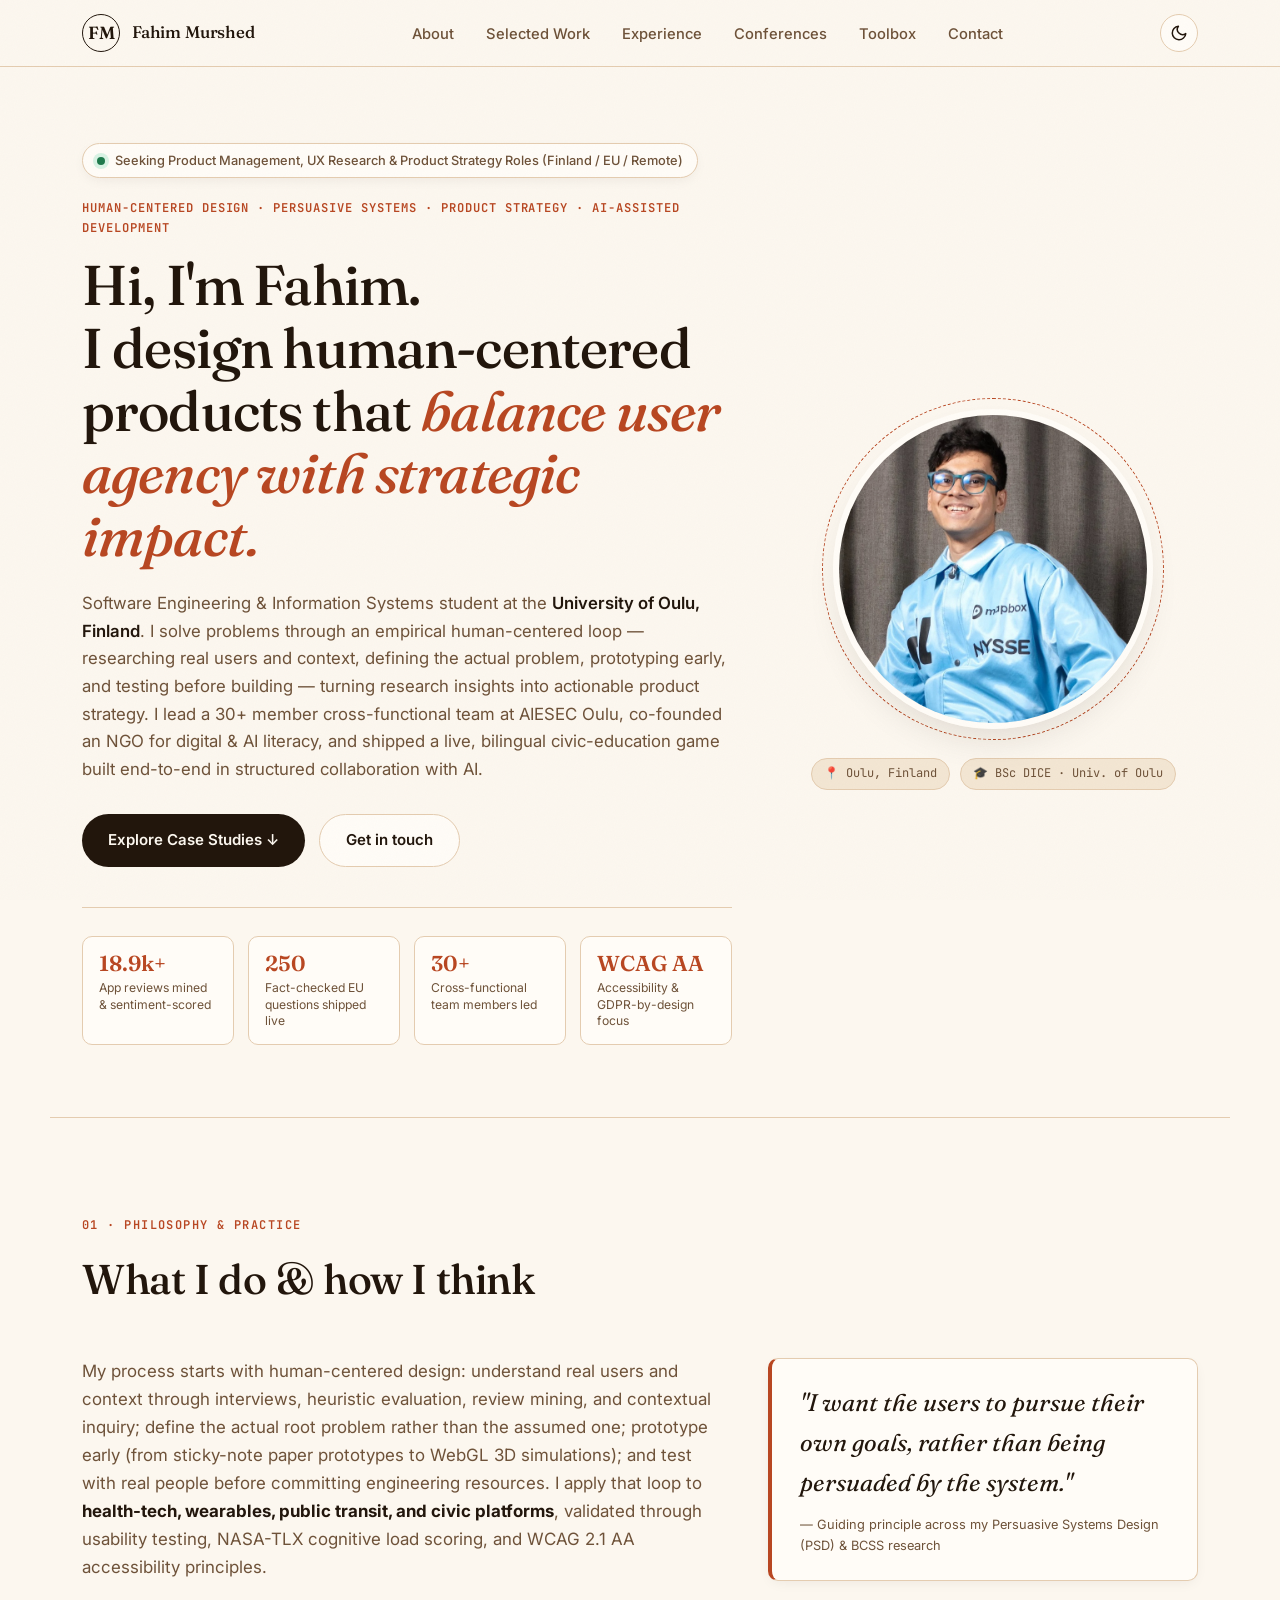
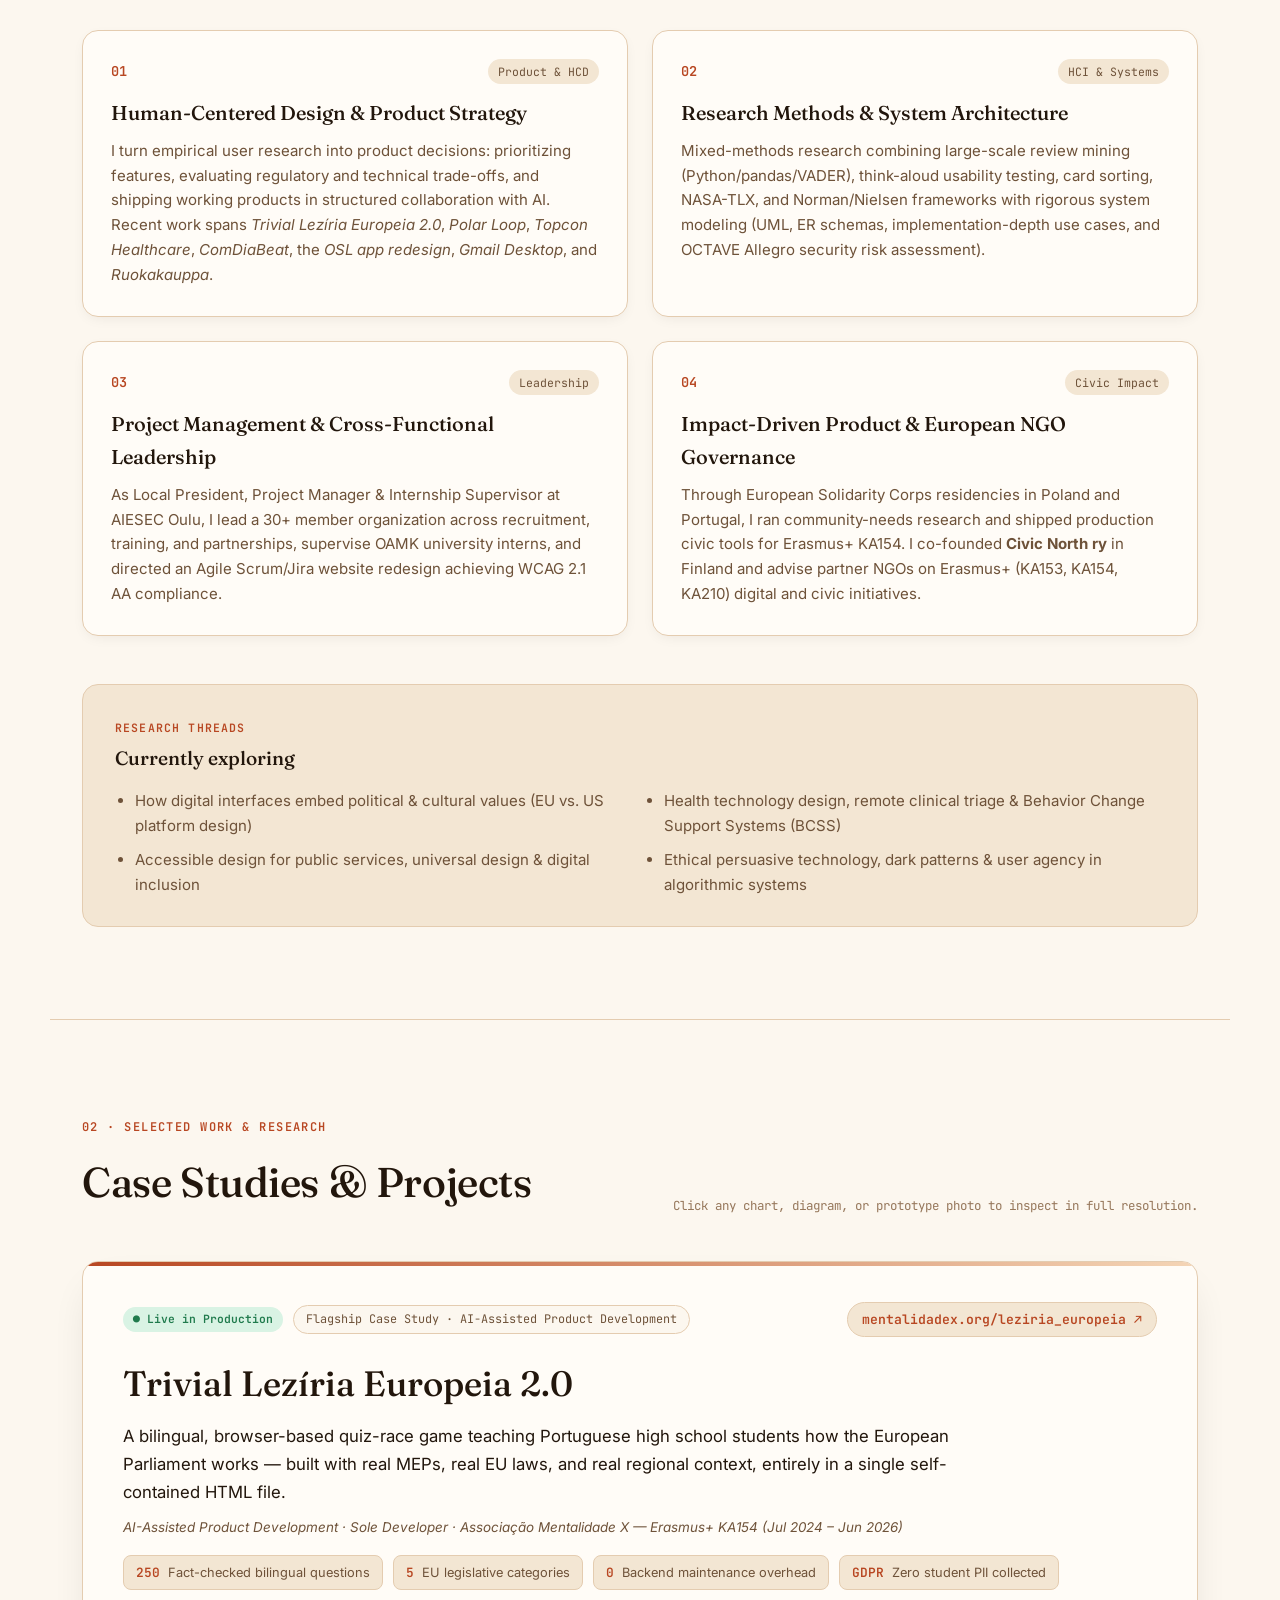
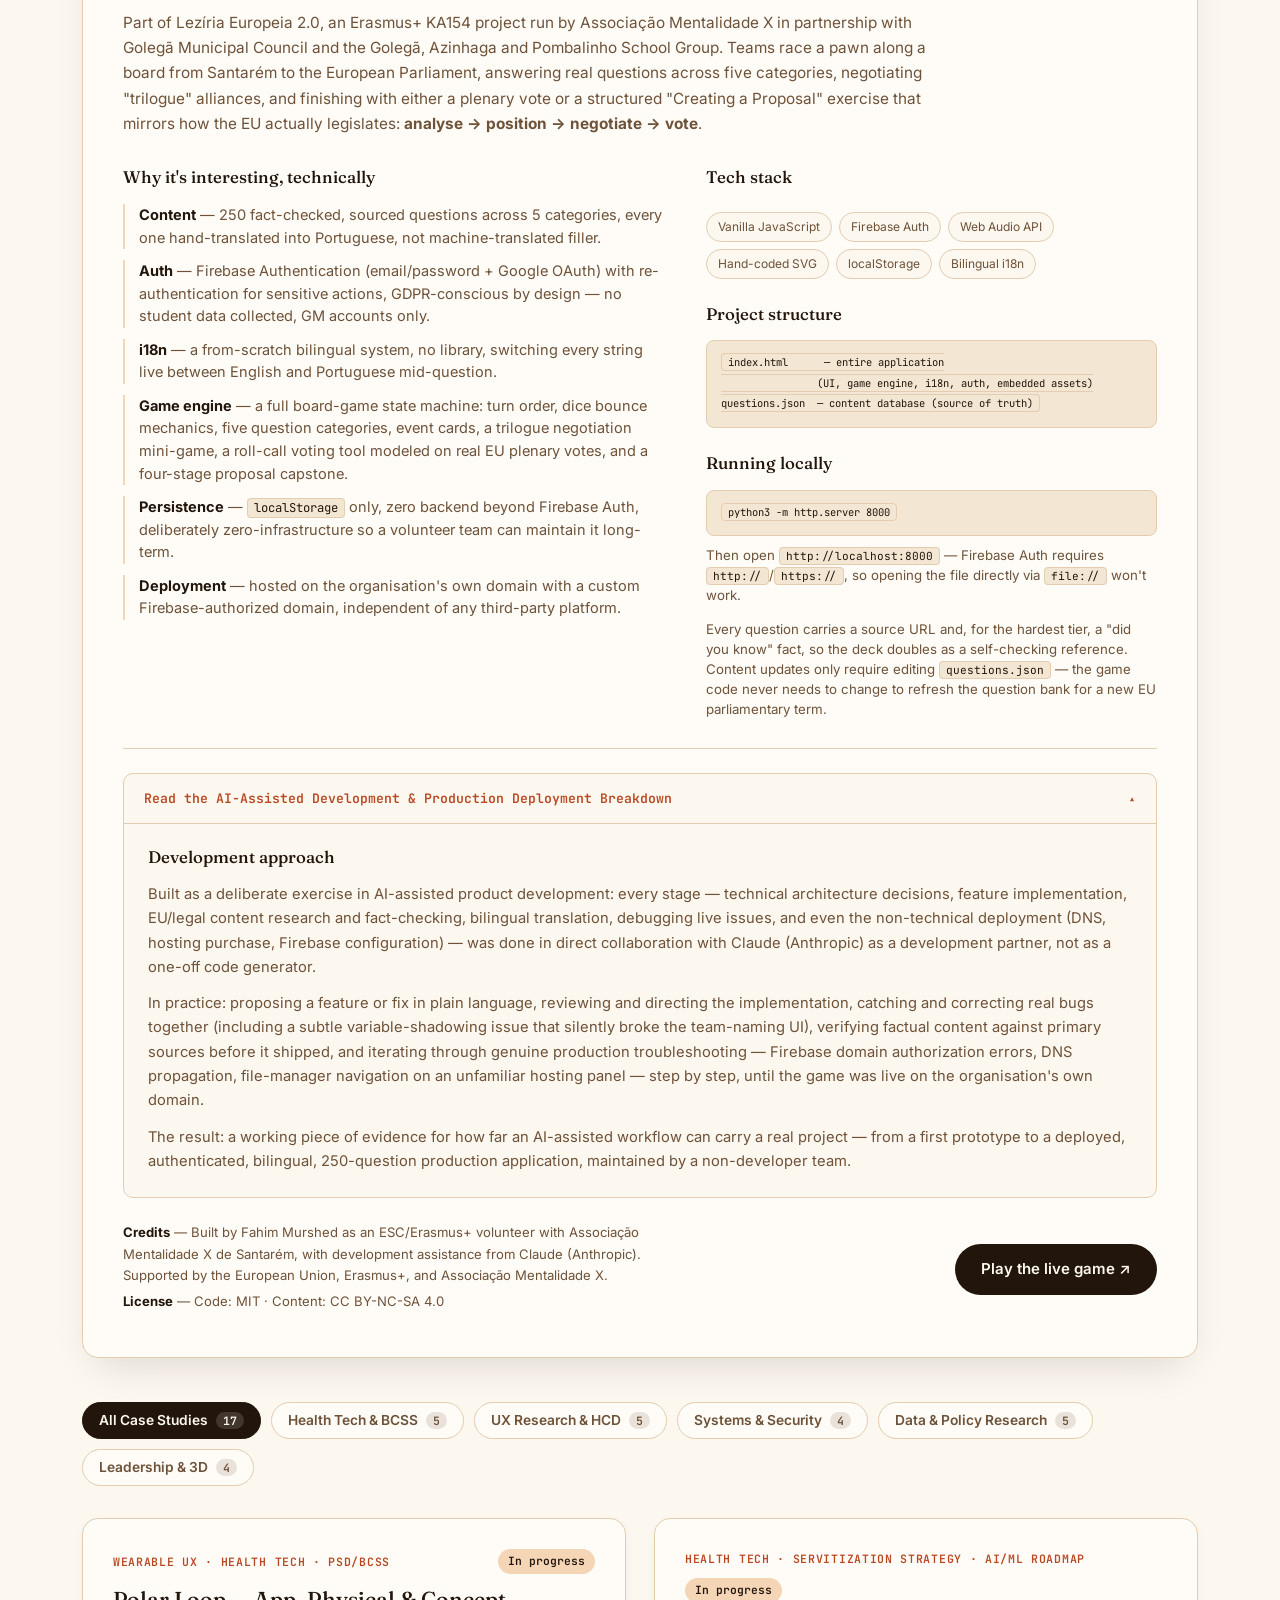
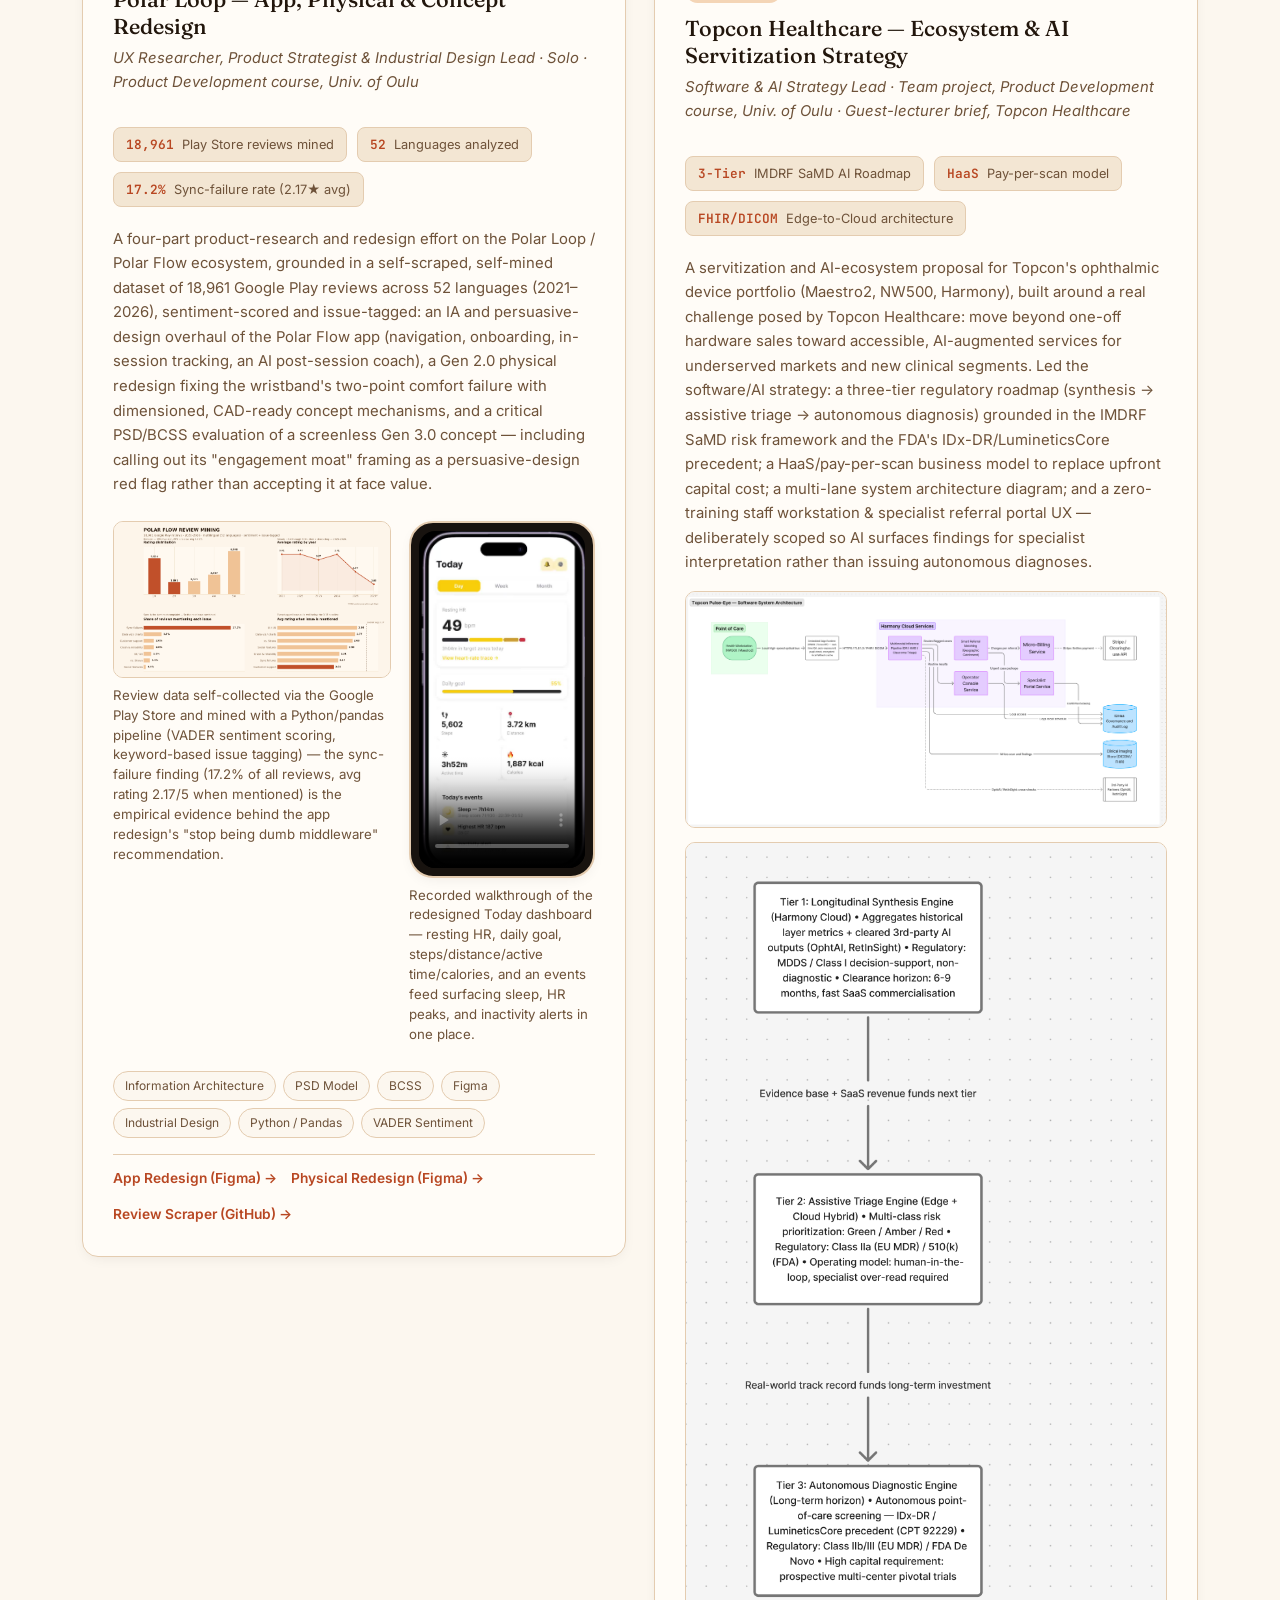
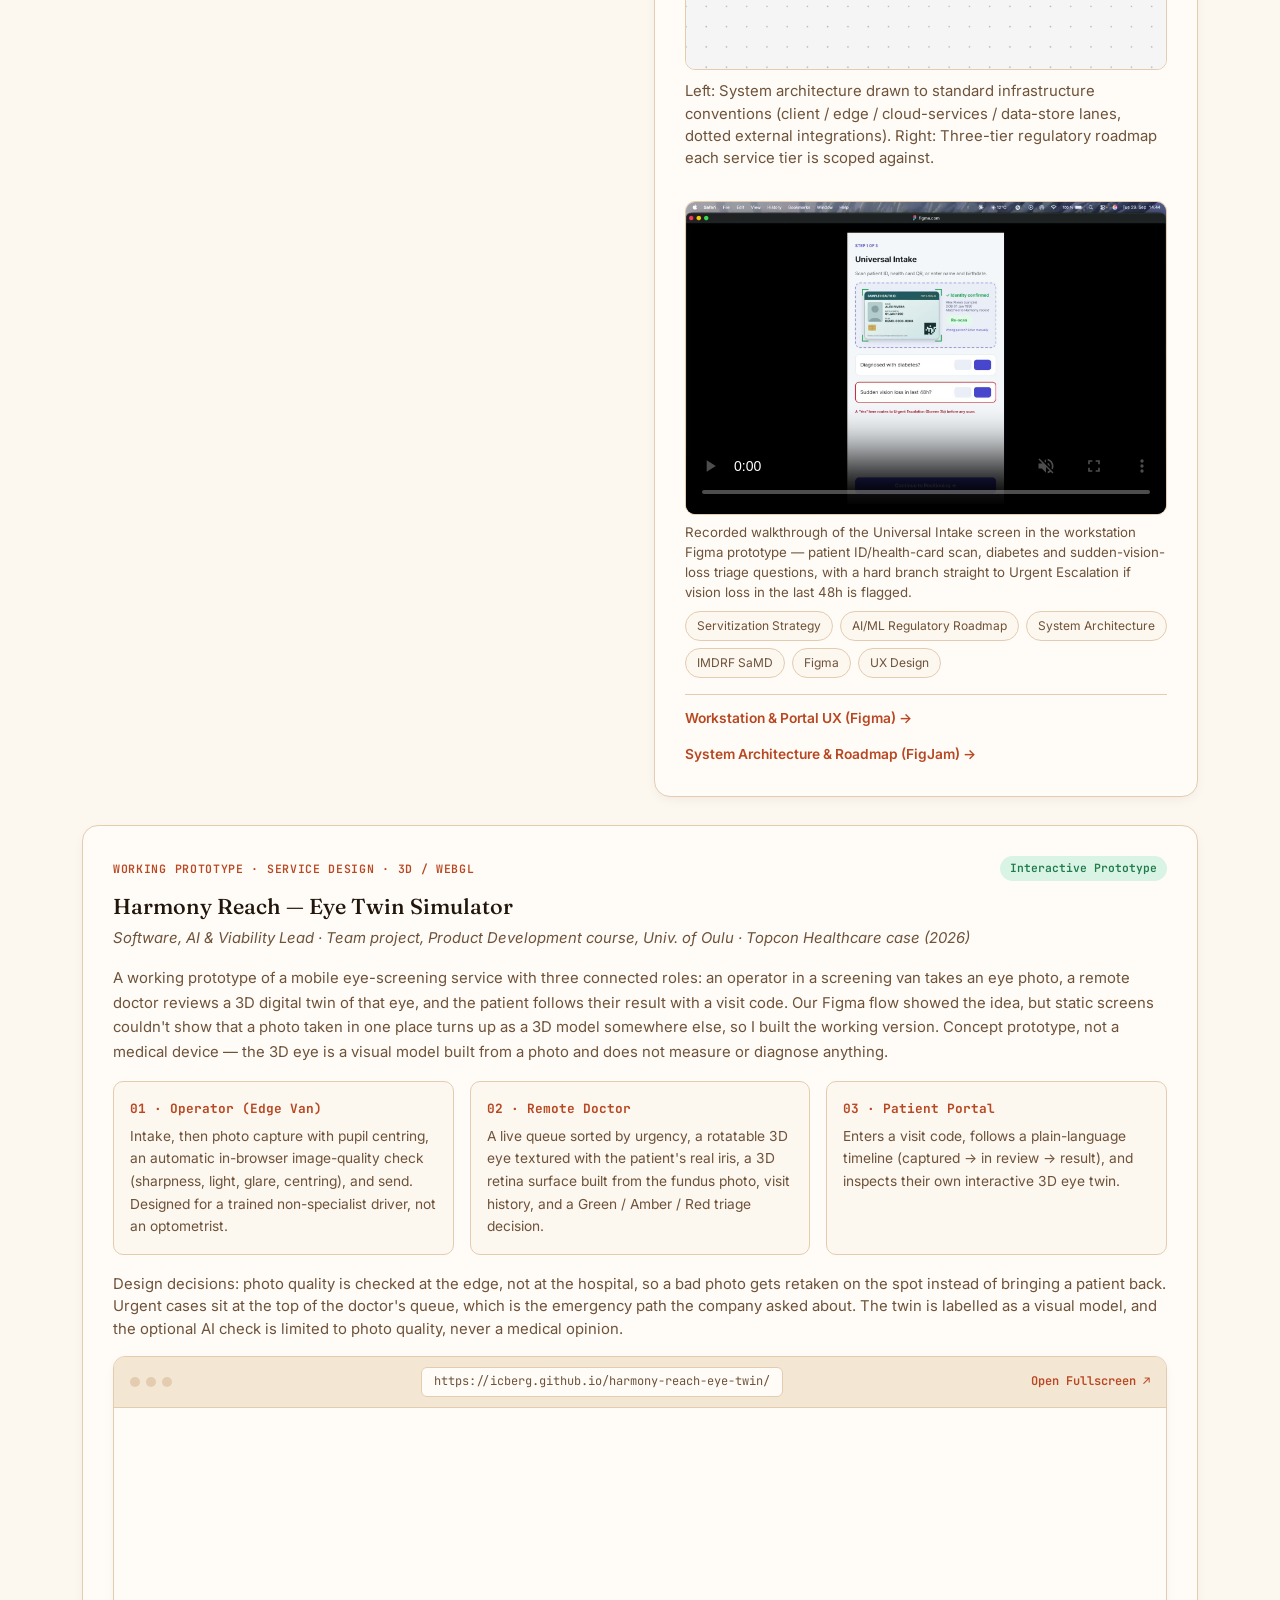
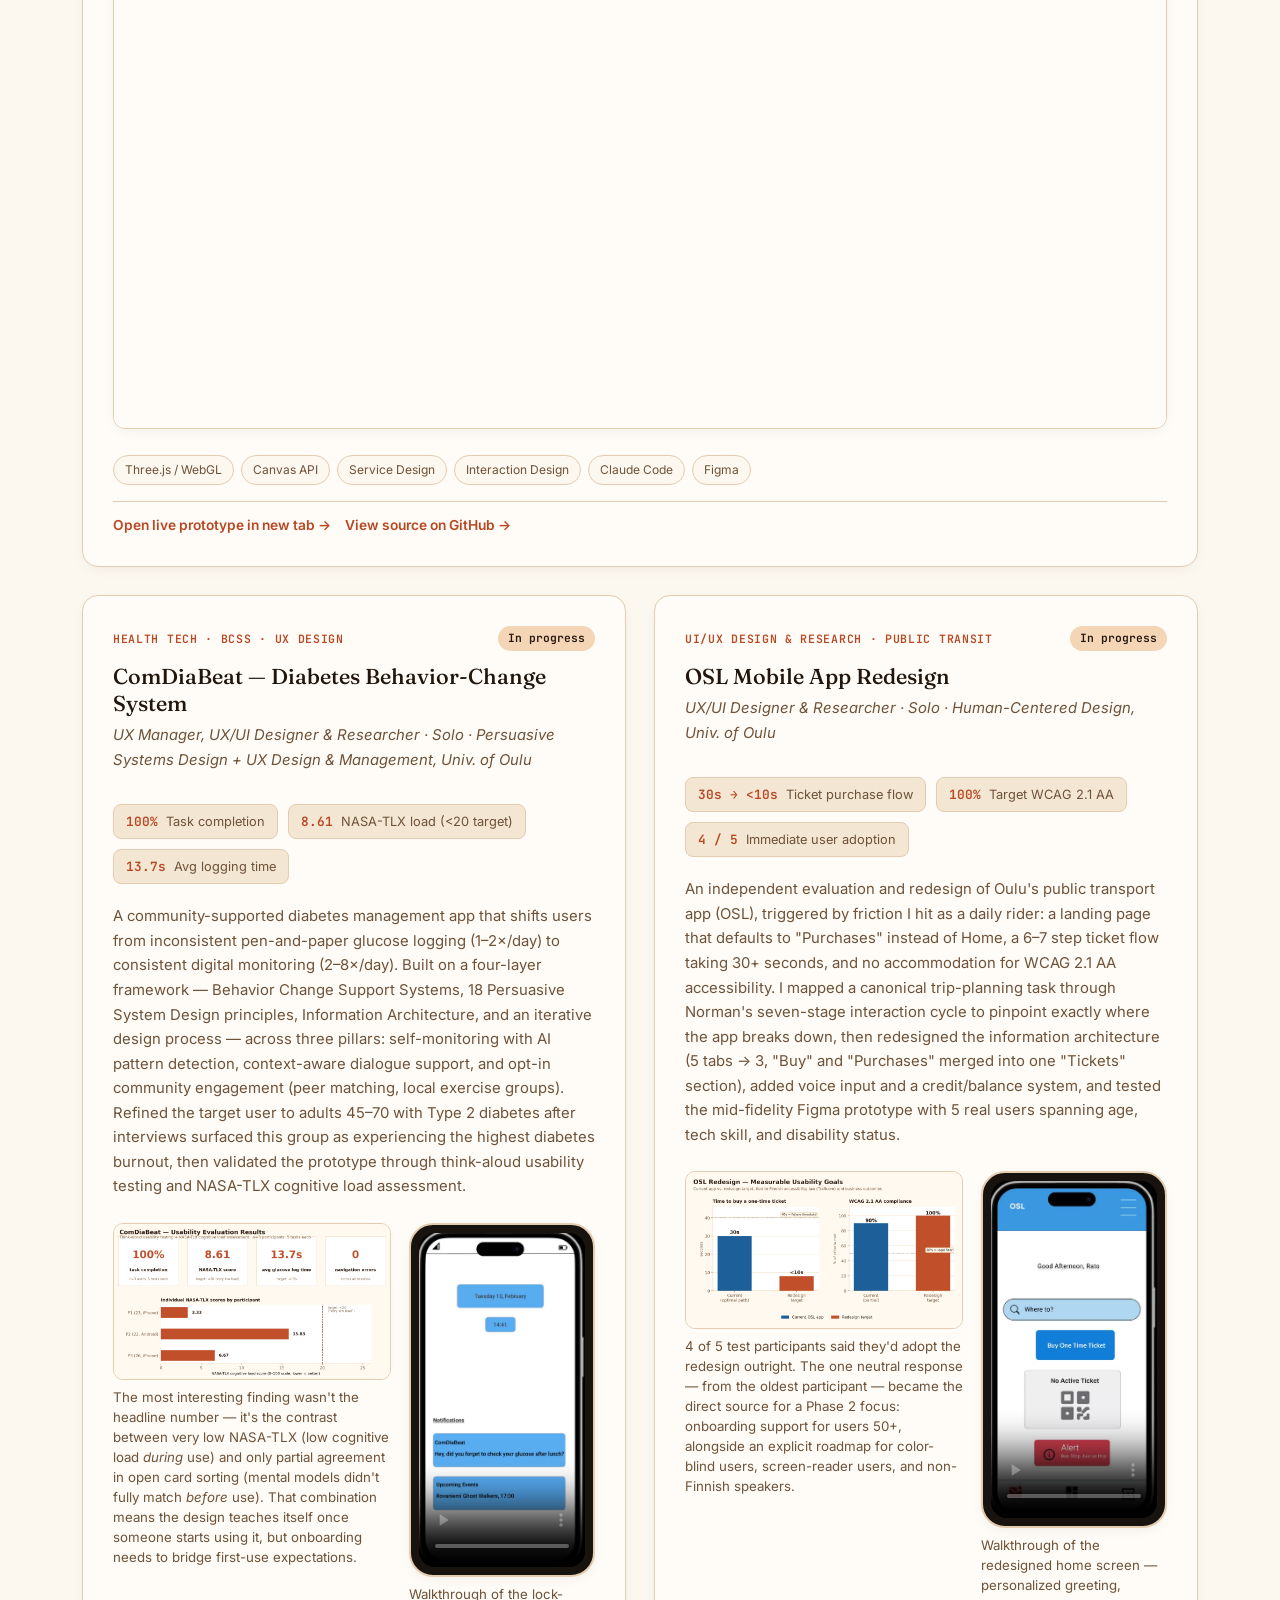
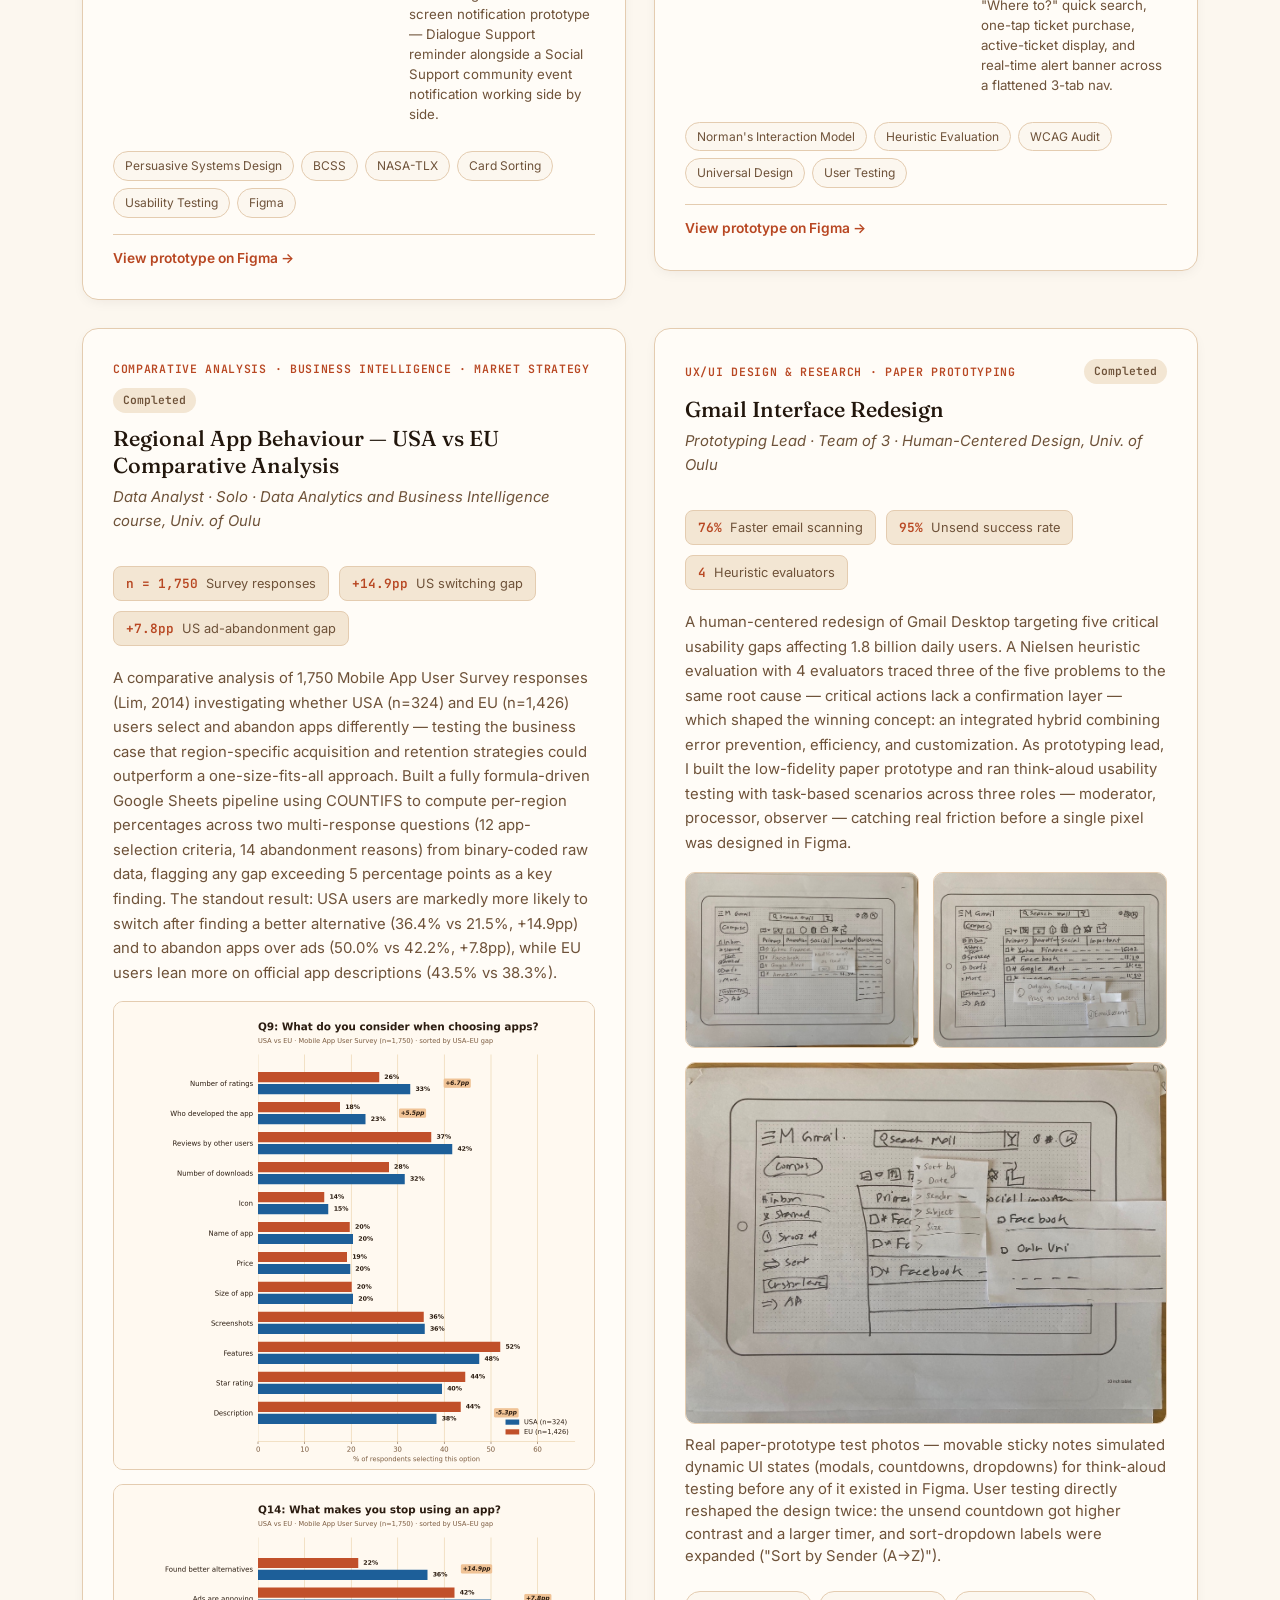
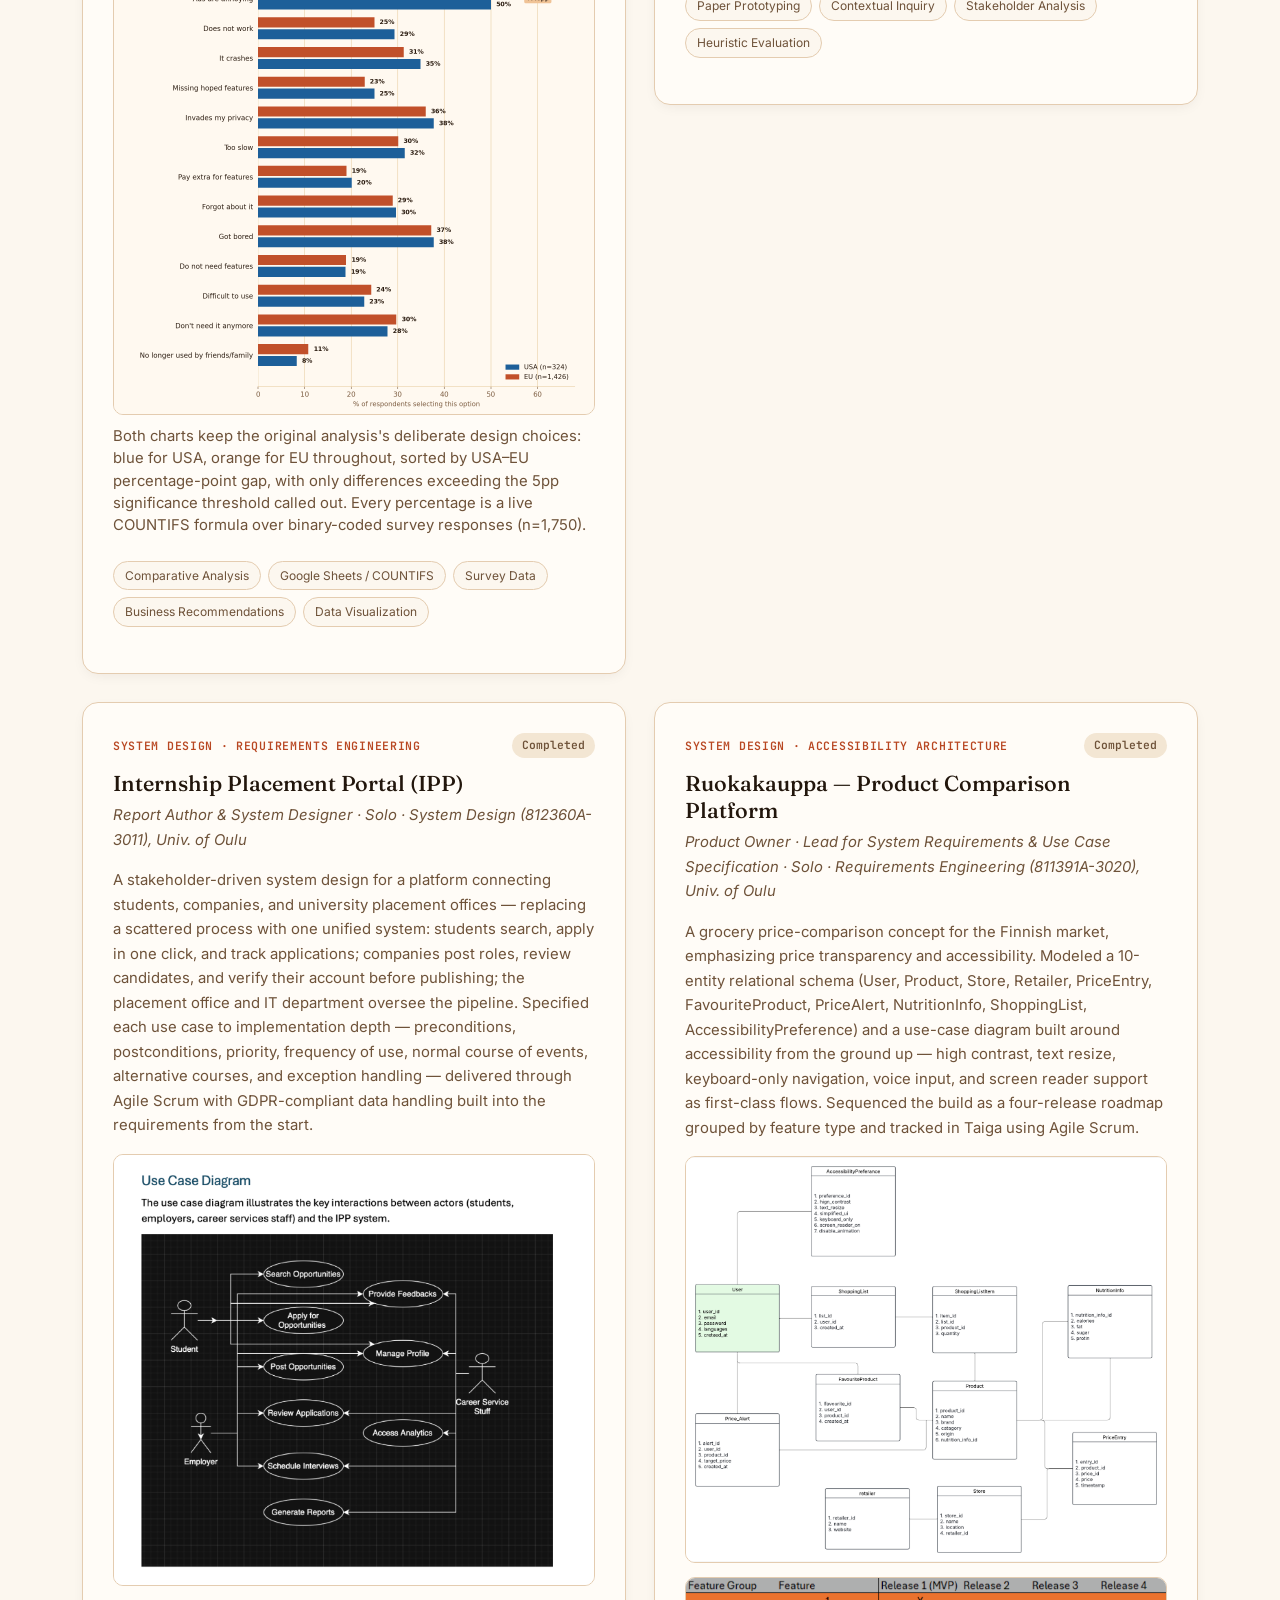
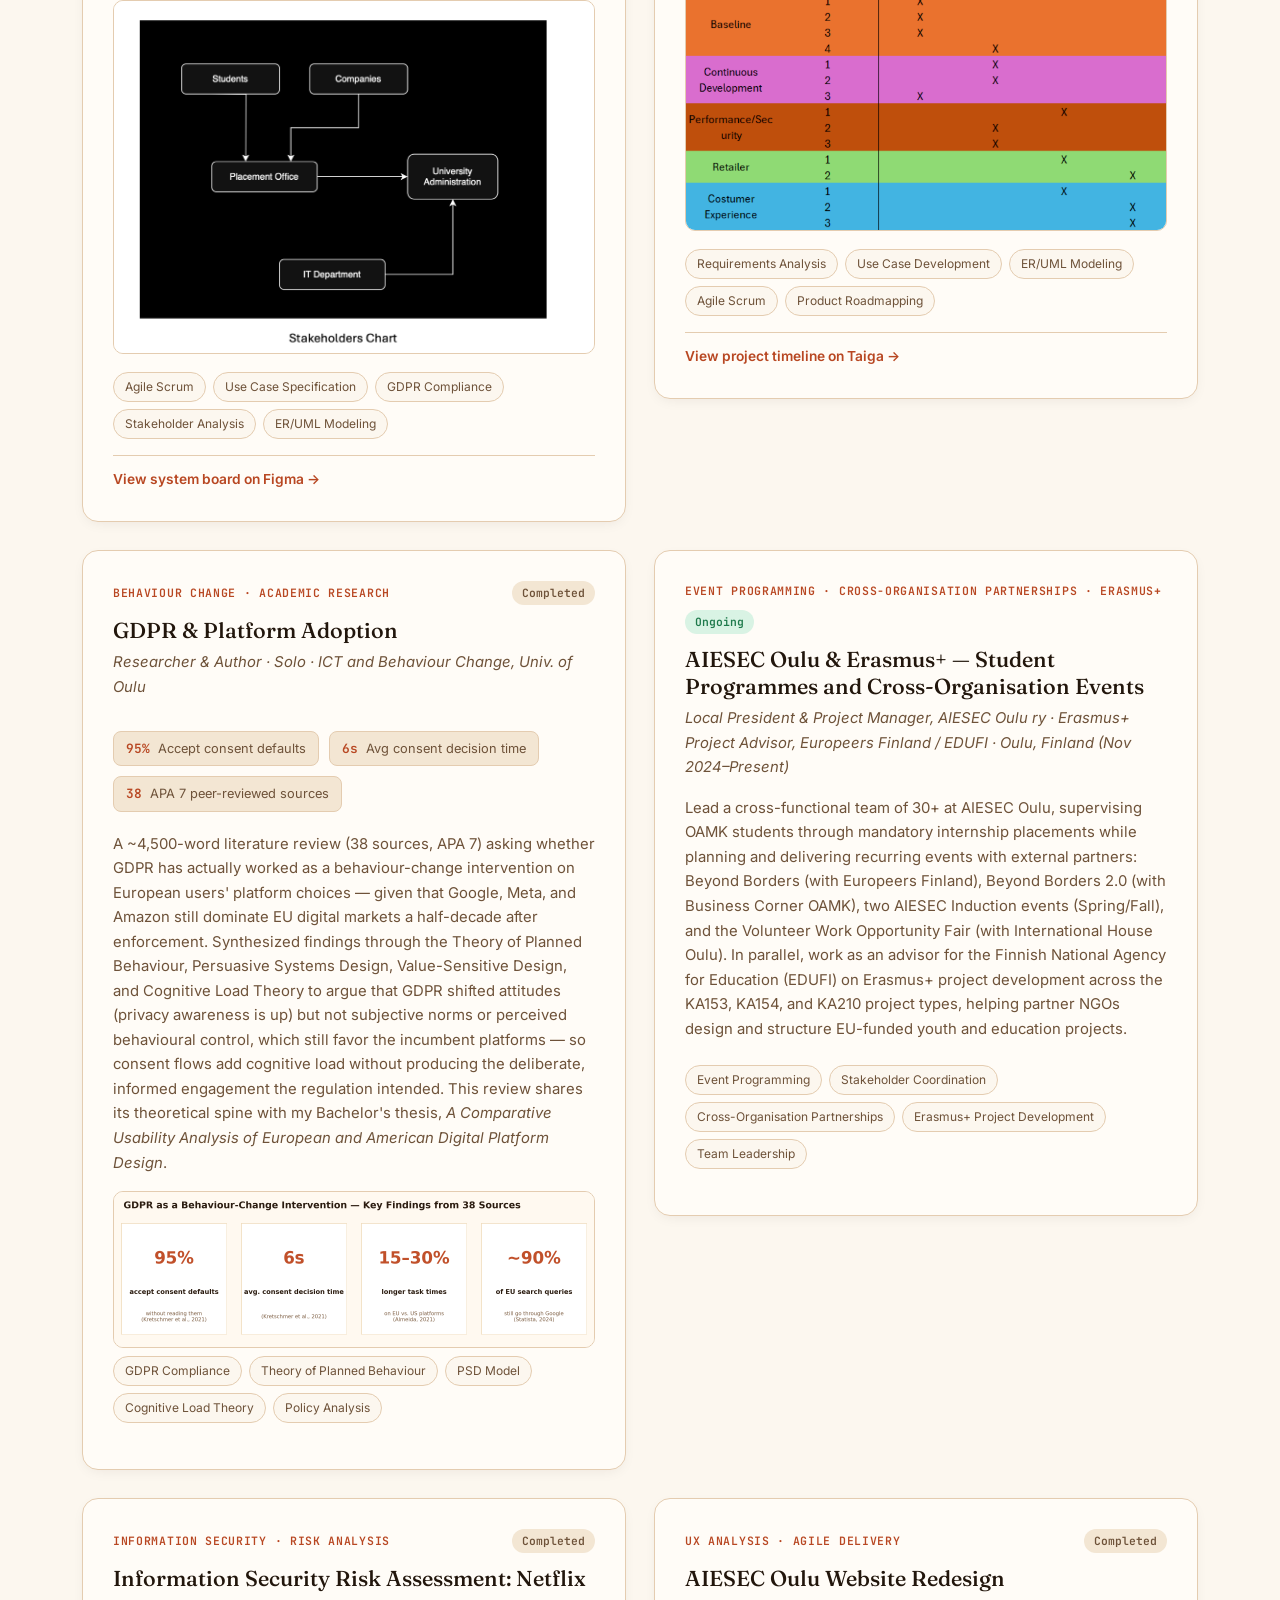
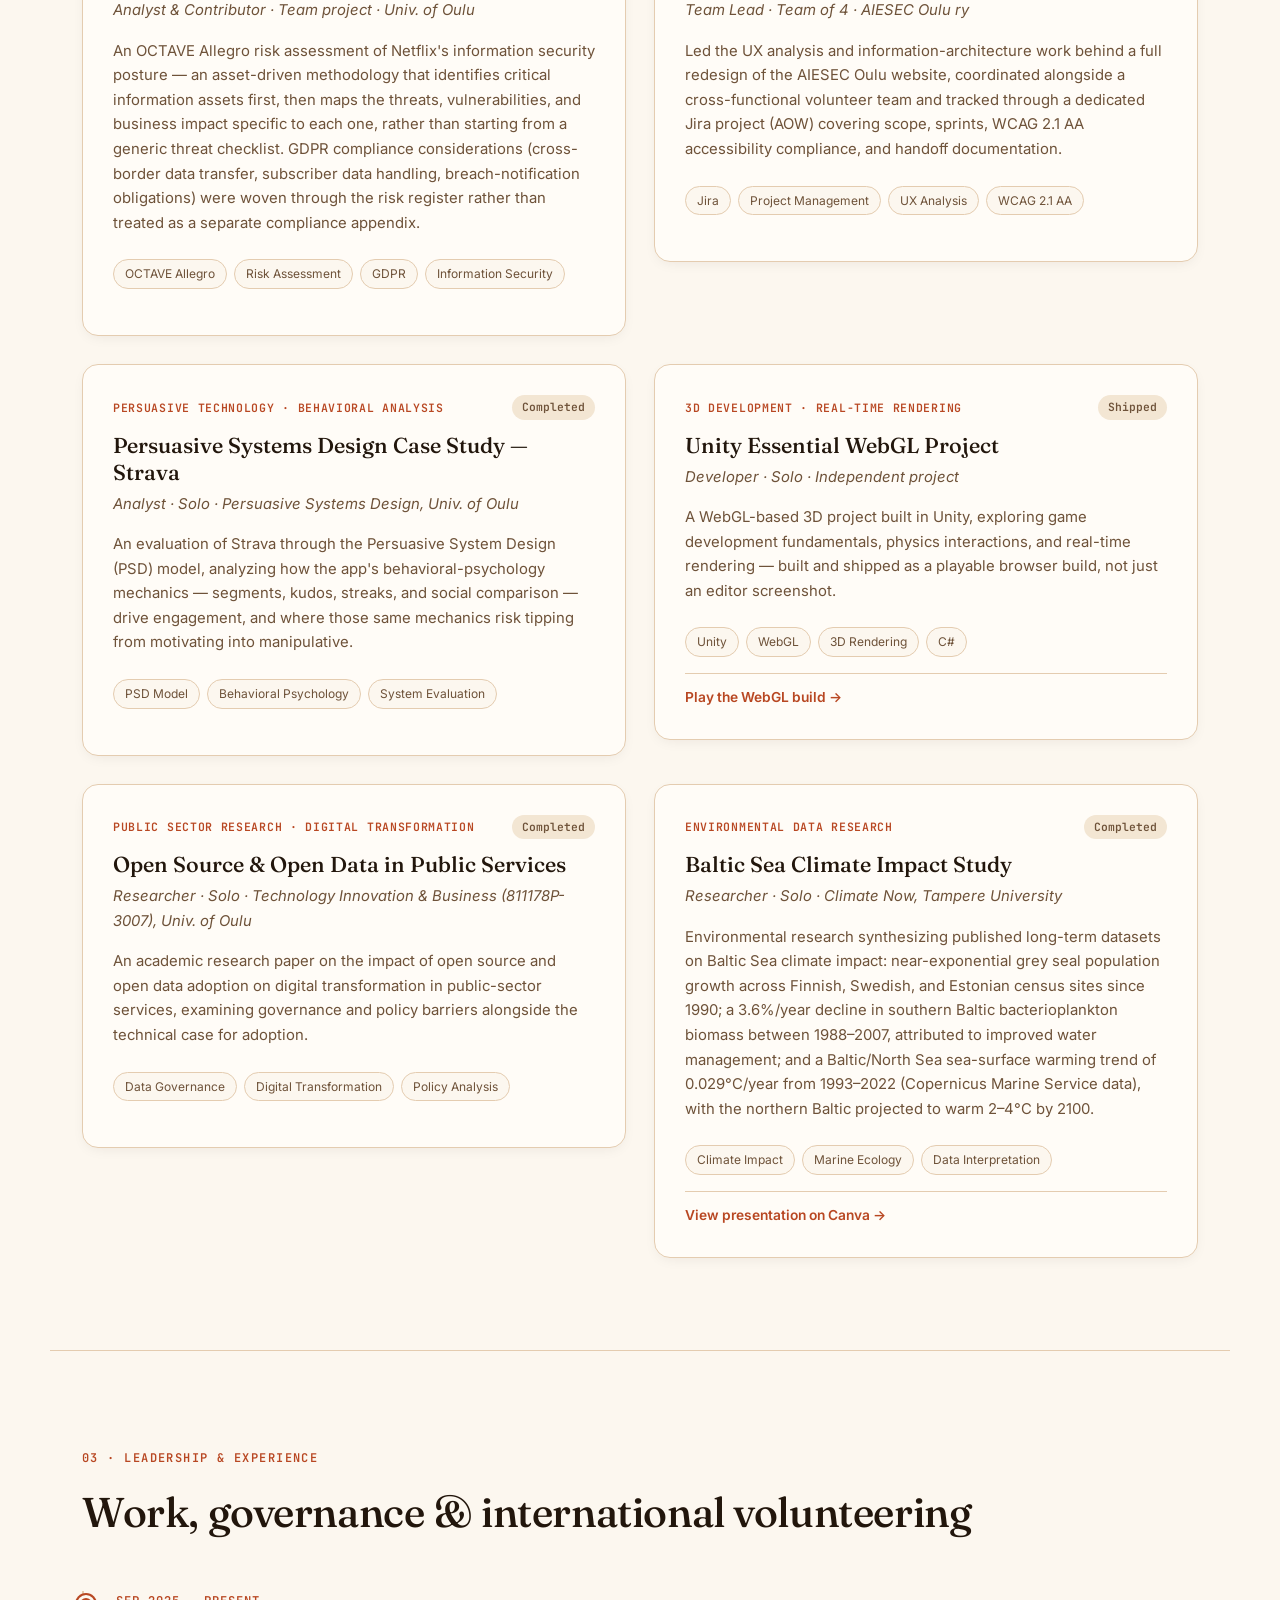
==== commit 9ea50c6a: "Fix stale filter-bar counts and compute them dynamically The filter badges (14/4/3/3/4/2) didn't mat" ====
--- a/index.html
+++ b/index.html
@@ -292,12 +292,12 @@
 
     <!-- FILTER BAR -->
     <div class="filter-bar reveal" role="tablist" aria-label="Filter projects by discipline">
-      <button class="filter-btn active" data-filter="all" type="button">All Case Studies <span class="filter-count">14</span></button>
-      <button class="filter-btn" data-filter="healthtech" type="button">Health Tech &amp; BCSS <span class="filter-count">4</span></button>
-      <button class="filter-btn" data-filter="ux" type="button">UX Research &amp; HCD <span class="filter-count">3</span></button>
-      <button class="filter-btn" data-filter="systems" type="button">Systems &amp; Security <span class="filter-count">3</span></button>
-      <button class="filter-btn" data-filter="data" type="button">Data &amp; Policy Research <span class="filter-count">4</span></button>
-      <button class="filter-btn" data-filter="leadership" type="button">Leadership &amp; 3D <span class="filter-count">2</span></button>
+      <button class="filter-btn active" data-filter="all" type="button">All Case Studies <span class="filter-count">17</span></button>
+      <button class="filter-btn" data-filter="healthtech" type="button">Health Tech &amp; BCSS <span class="filter-count">5</span></button>
+      <button class="filter-btn" data-filter="ux" type="button">UX Research &amp; HCD <span class="filter-count">5</span></button>
+      <button class="filter-btn" data-filter="systems" type="button">Systems &amp; Security <span class="filter-count">4</span></button>
+      <button class="filter-btn" data-filter="data" type="button">Data &amp; Policy Research <span class="filter-count">5</span></button>
+      <button class="filter-btn" data-filter="leadership" type="button">Leadership &amp; 3D <span class="filter-count">4</span></button>
     </div>
 
     <div class="project-grid" id="projectGrid">
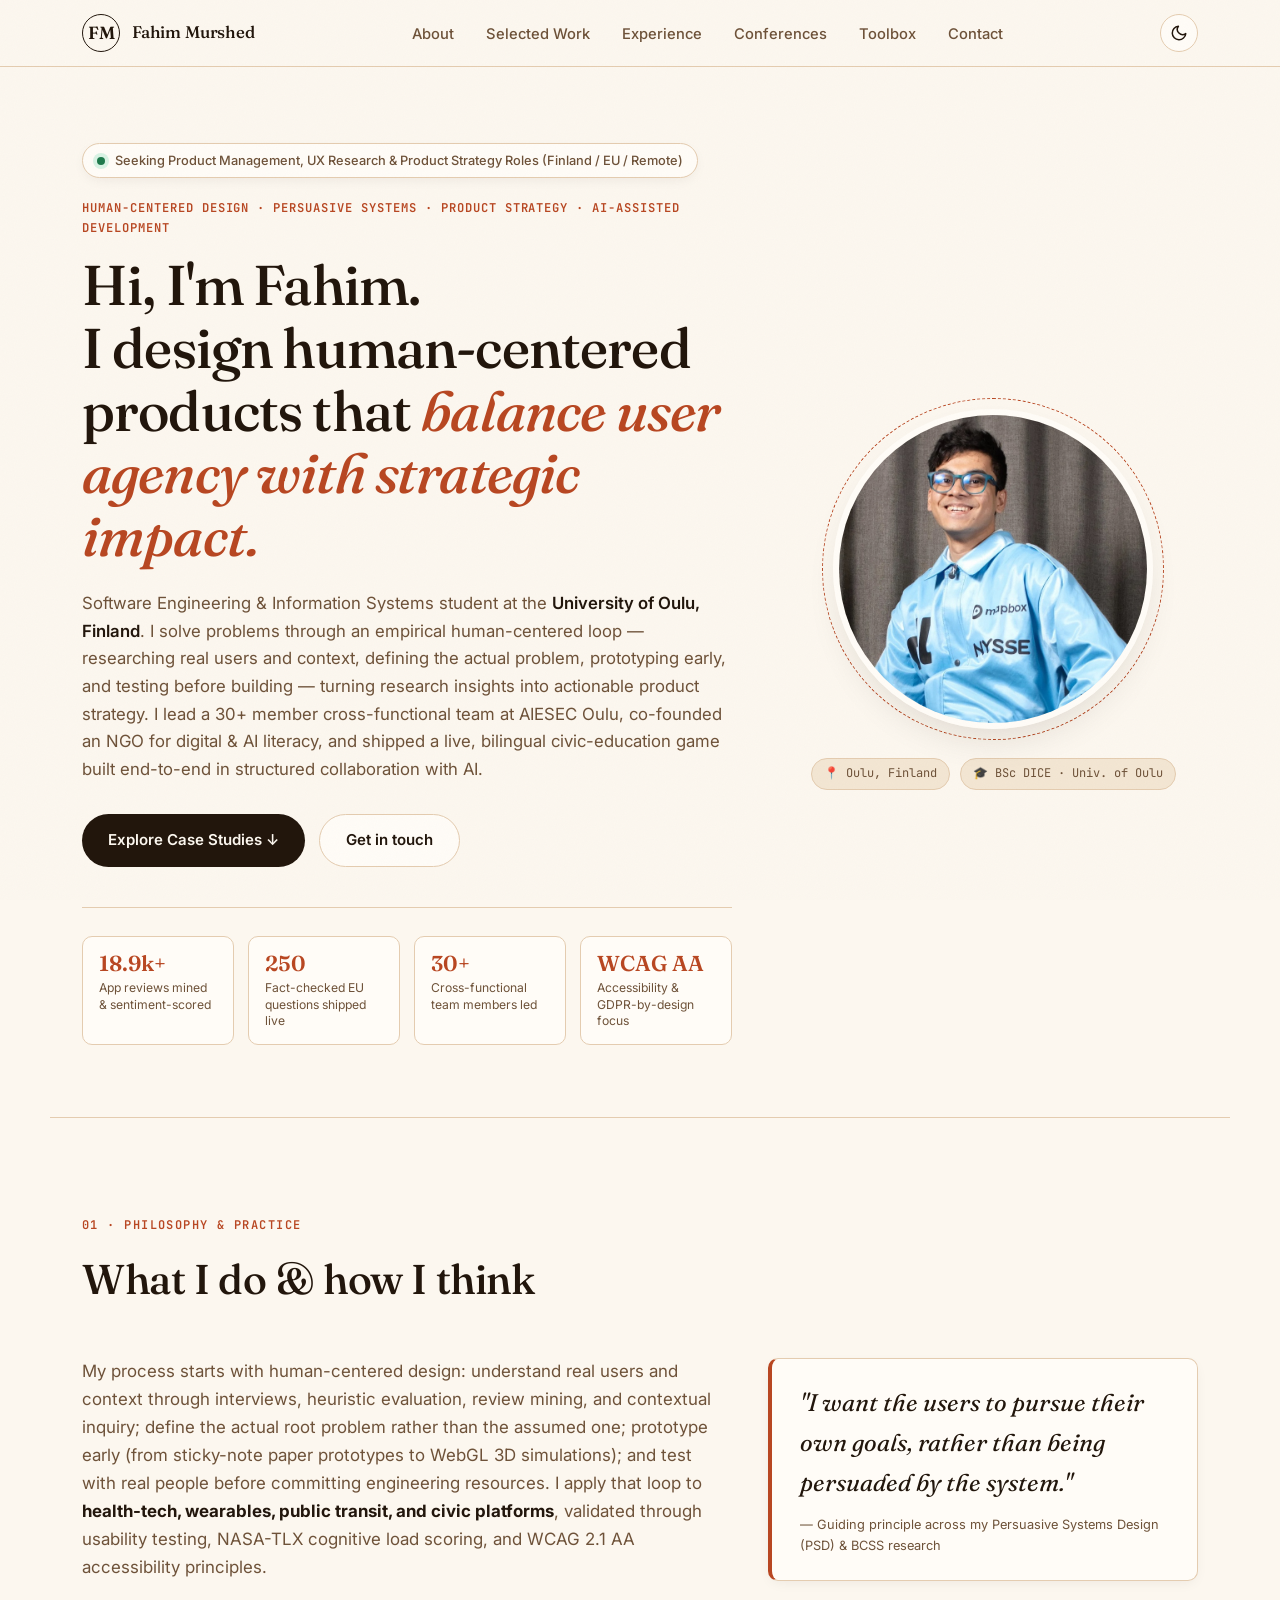
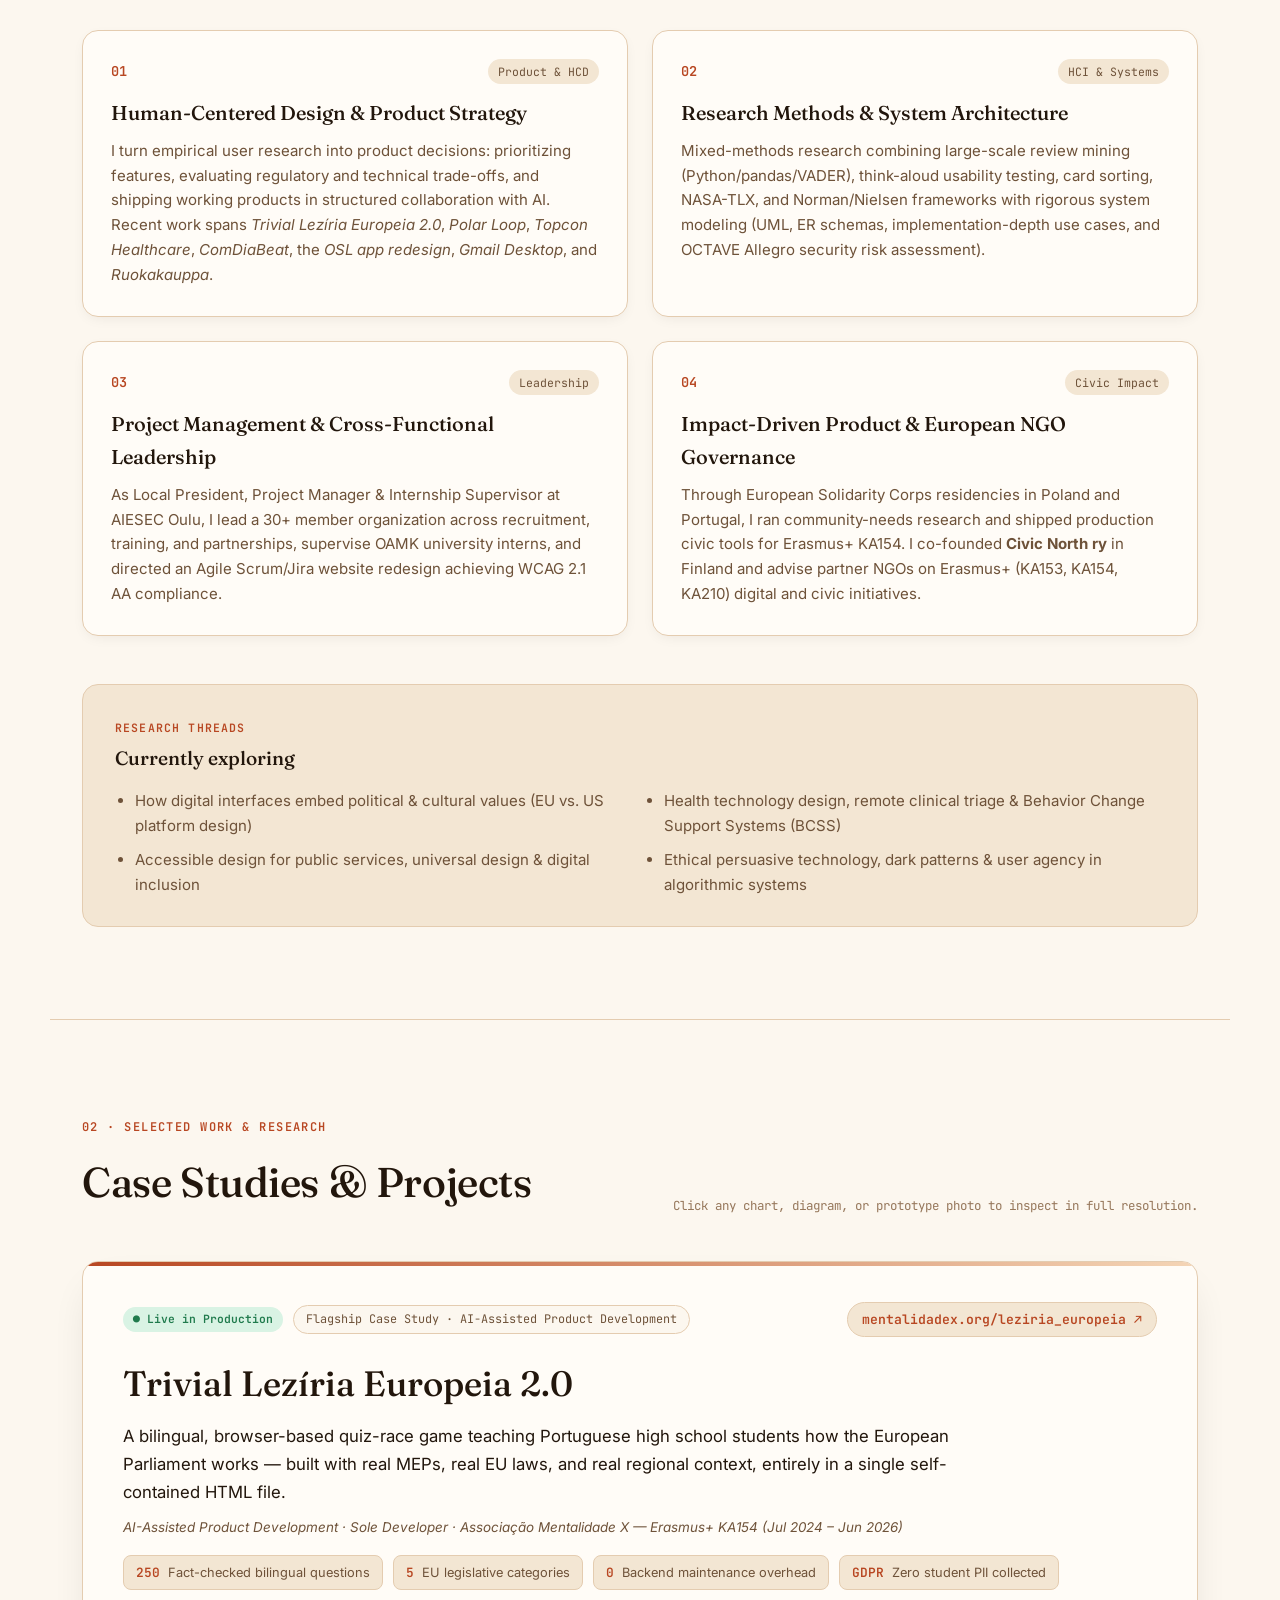
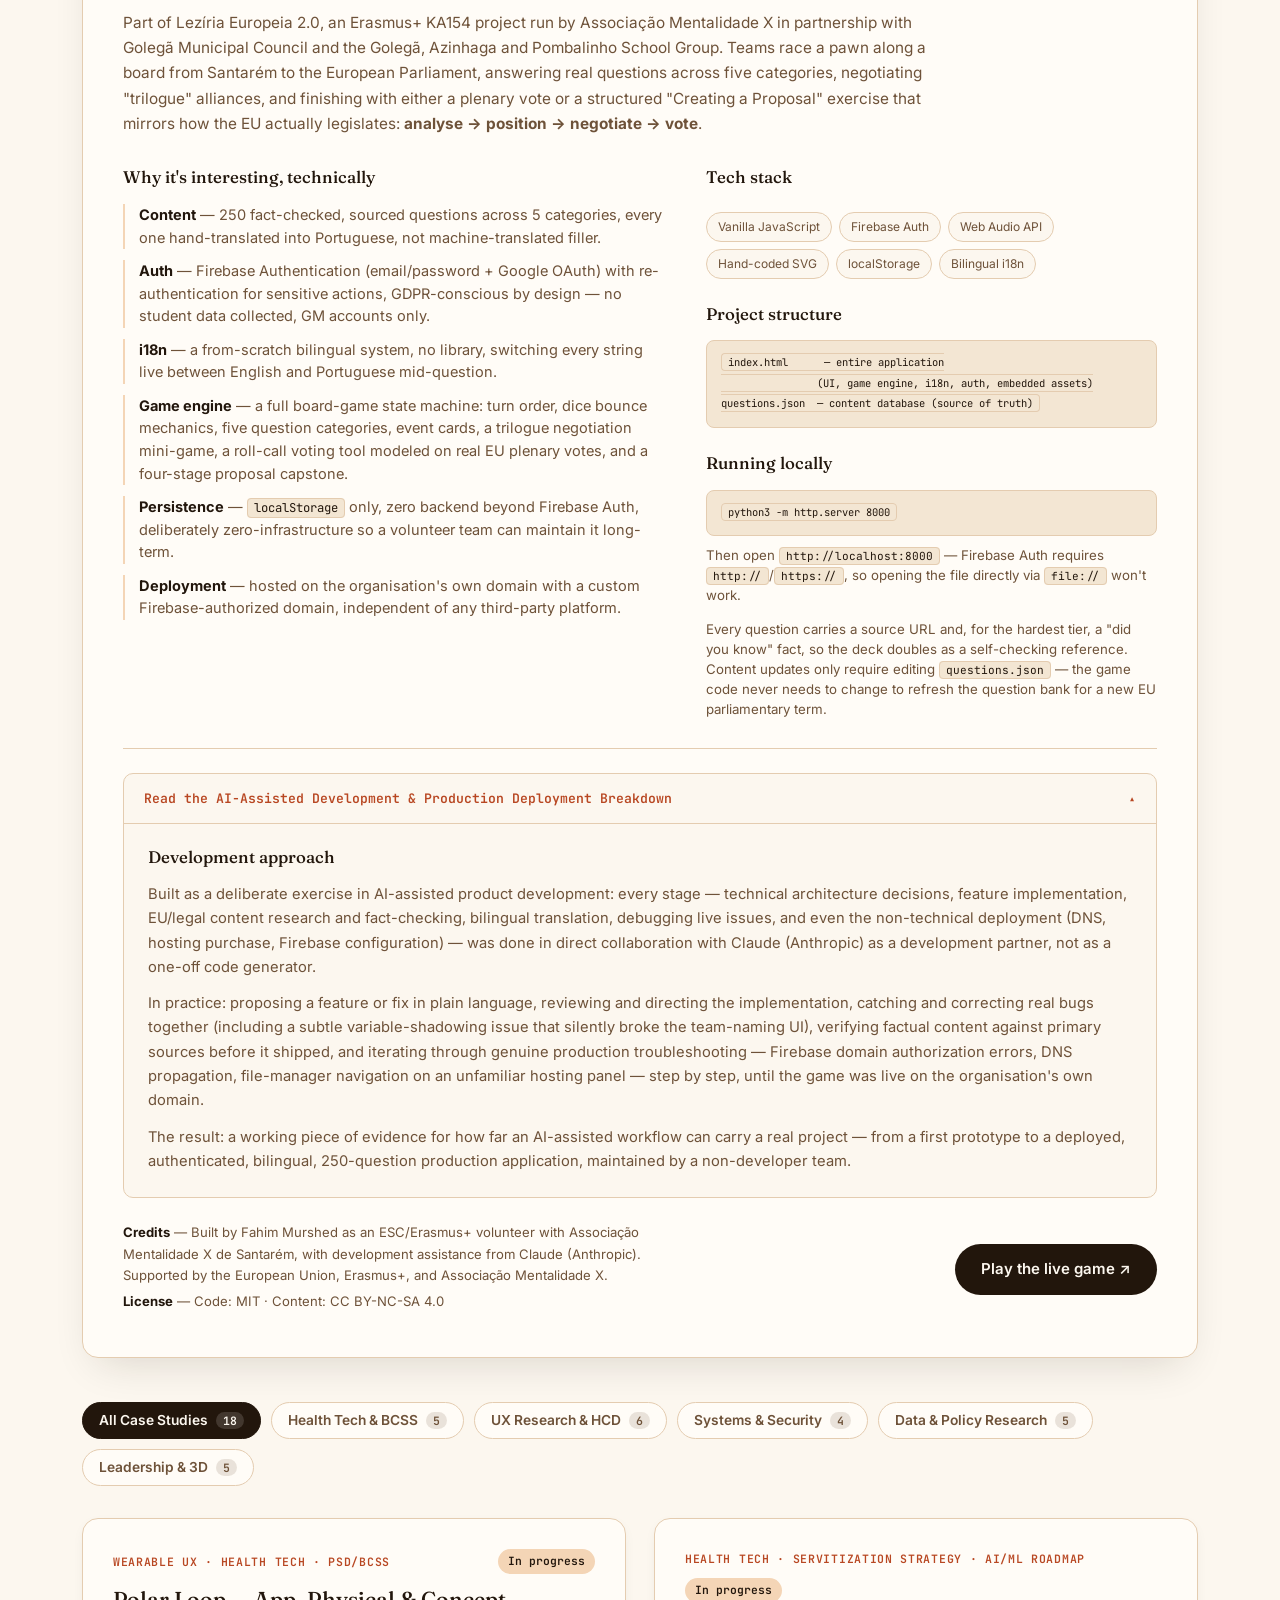
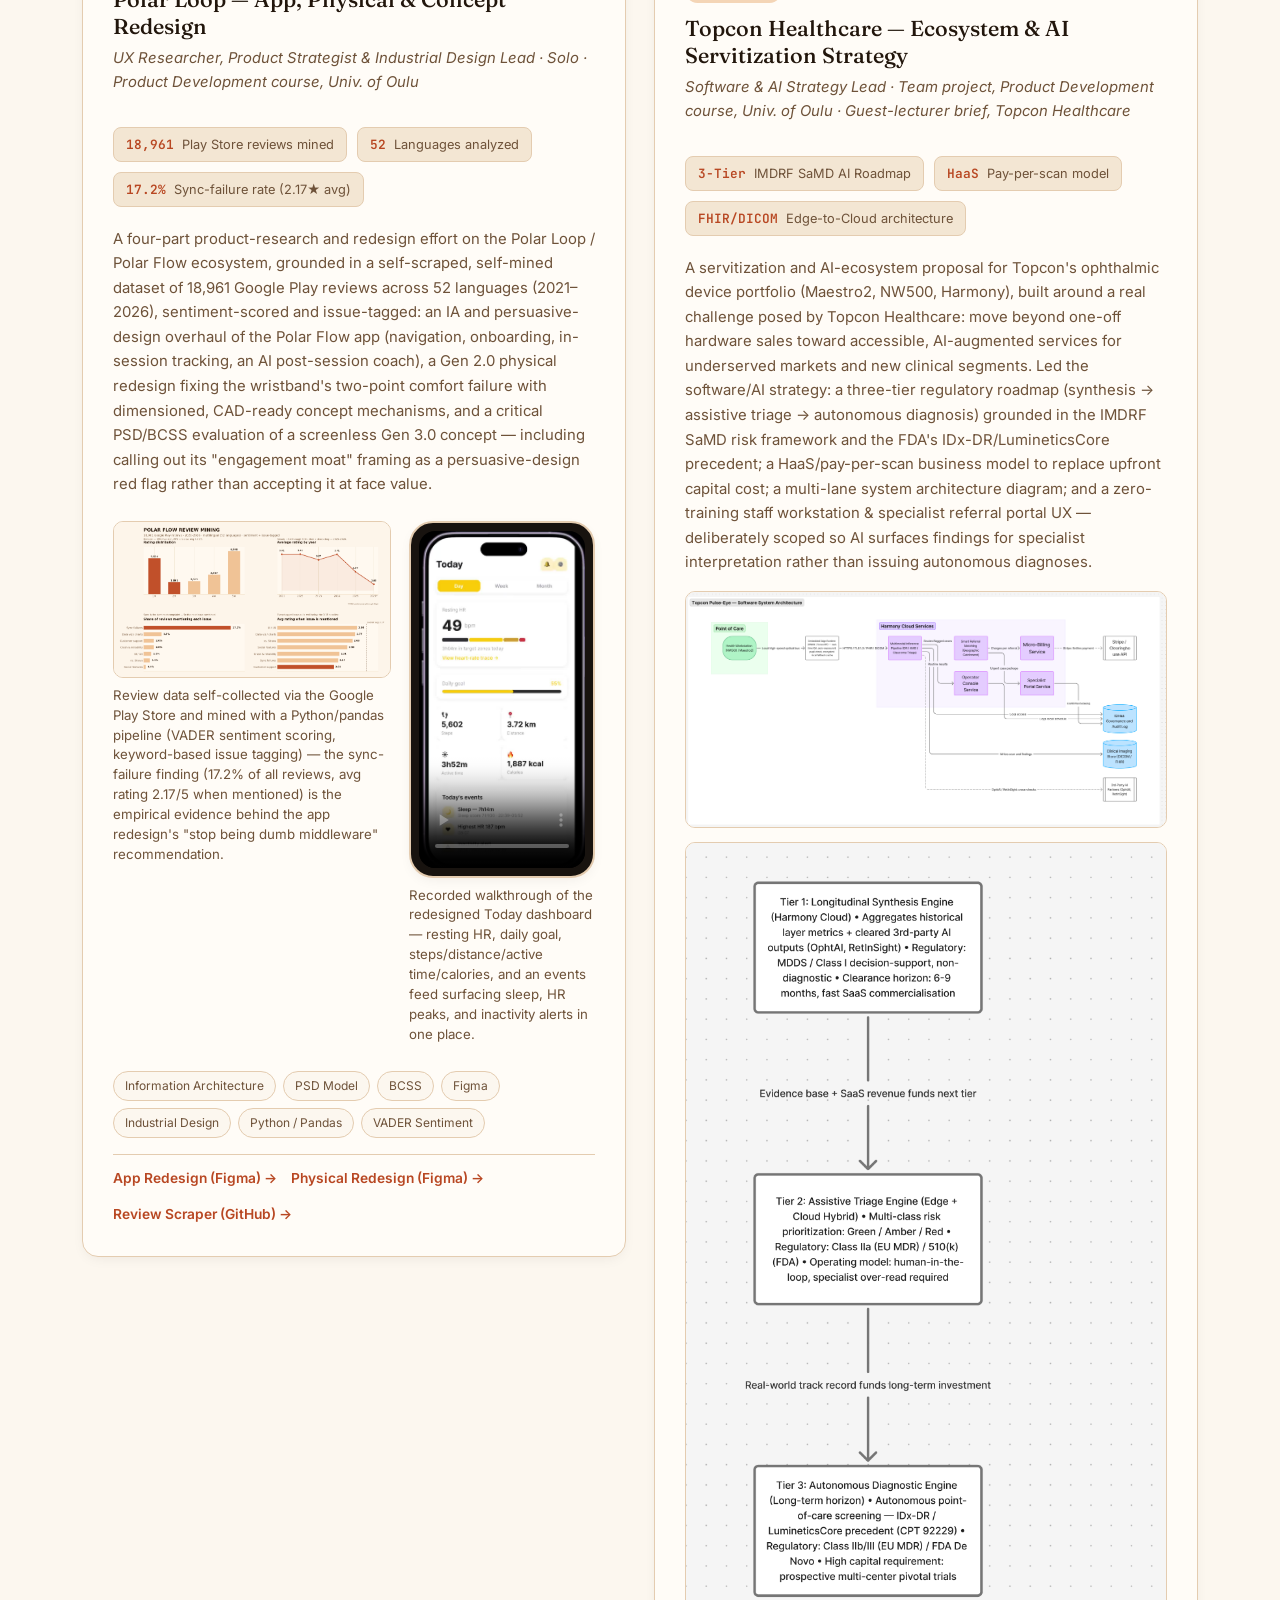
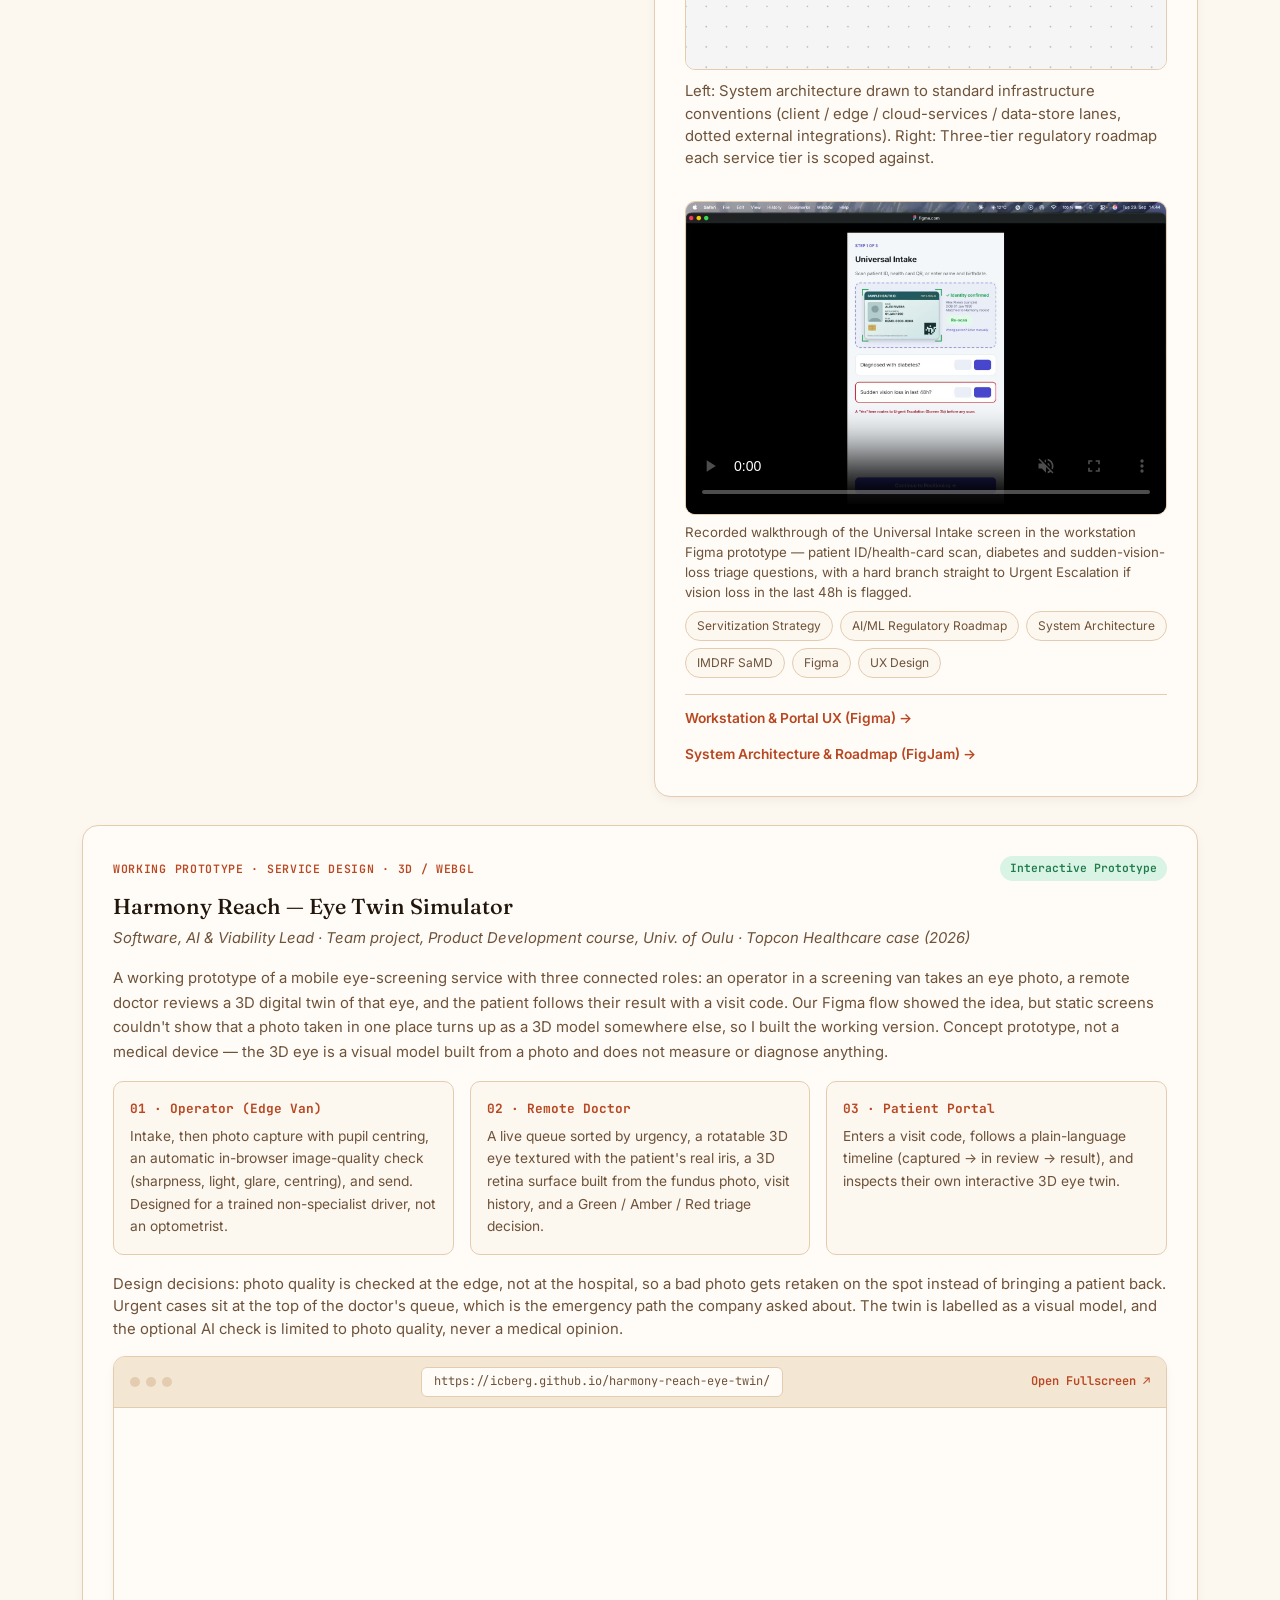
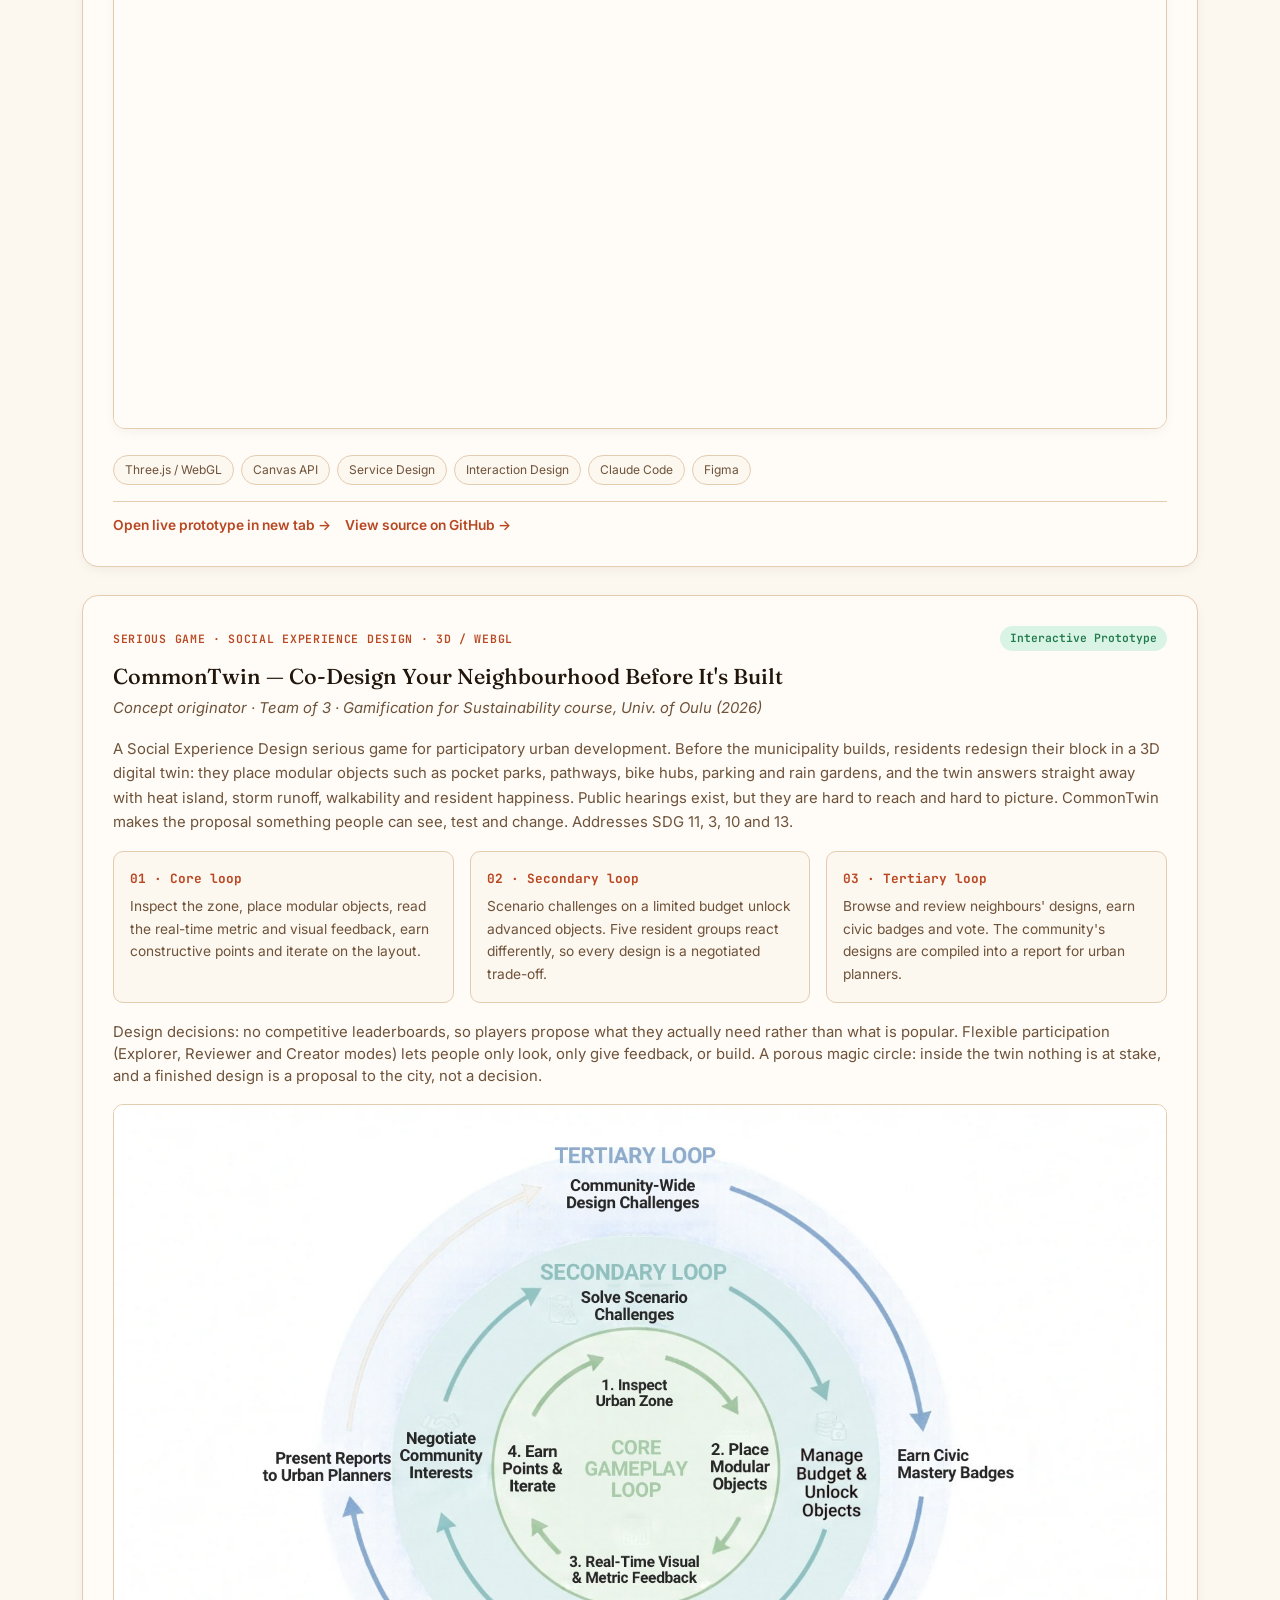
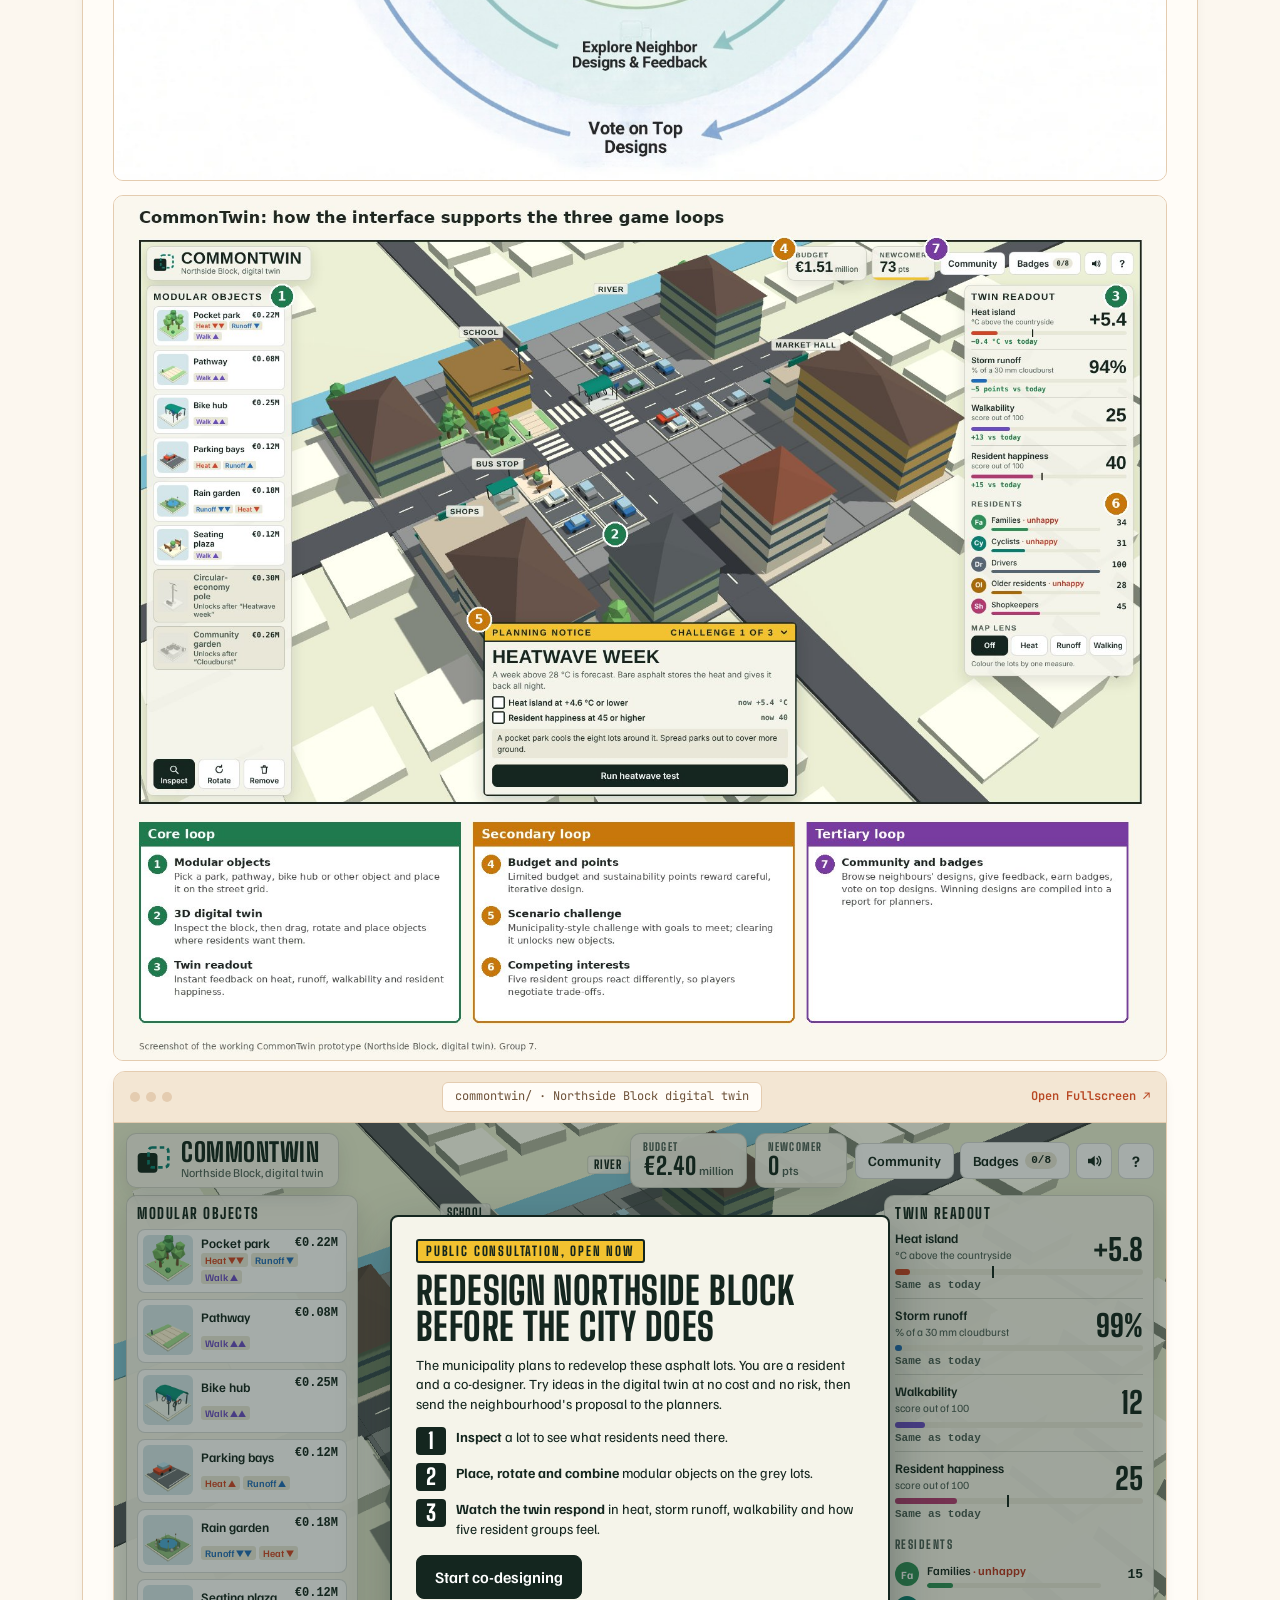
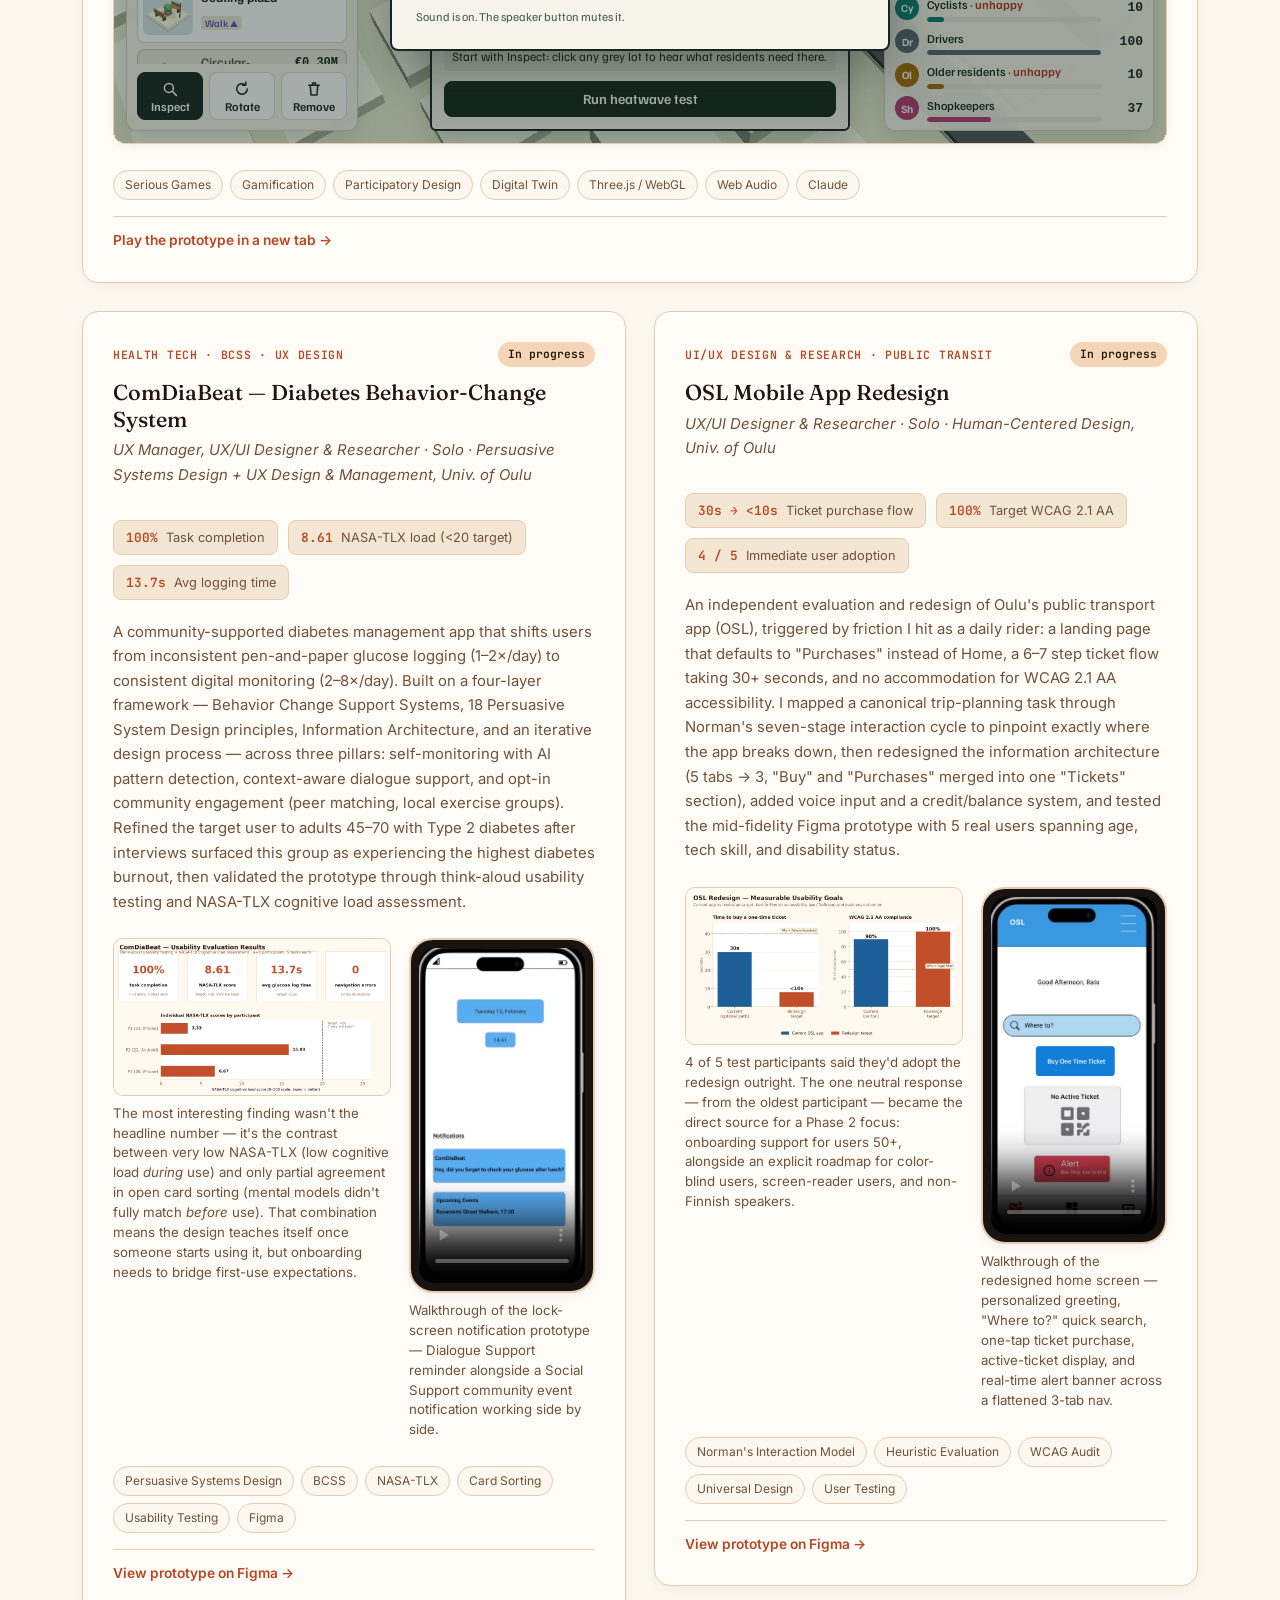
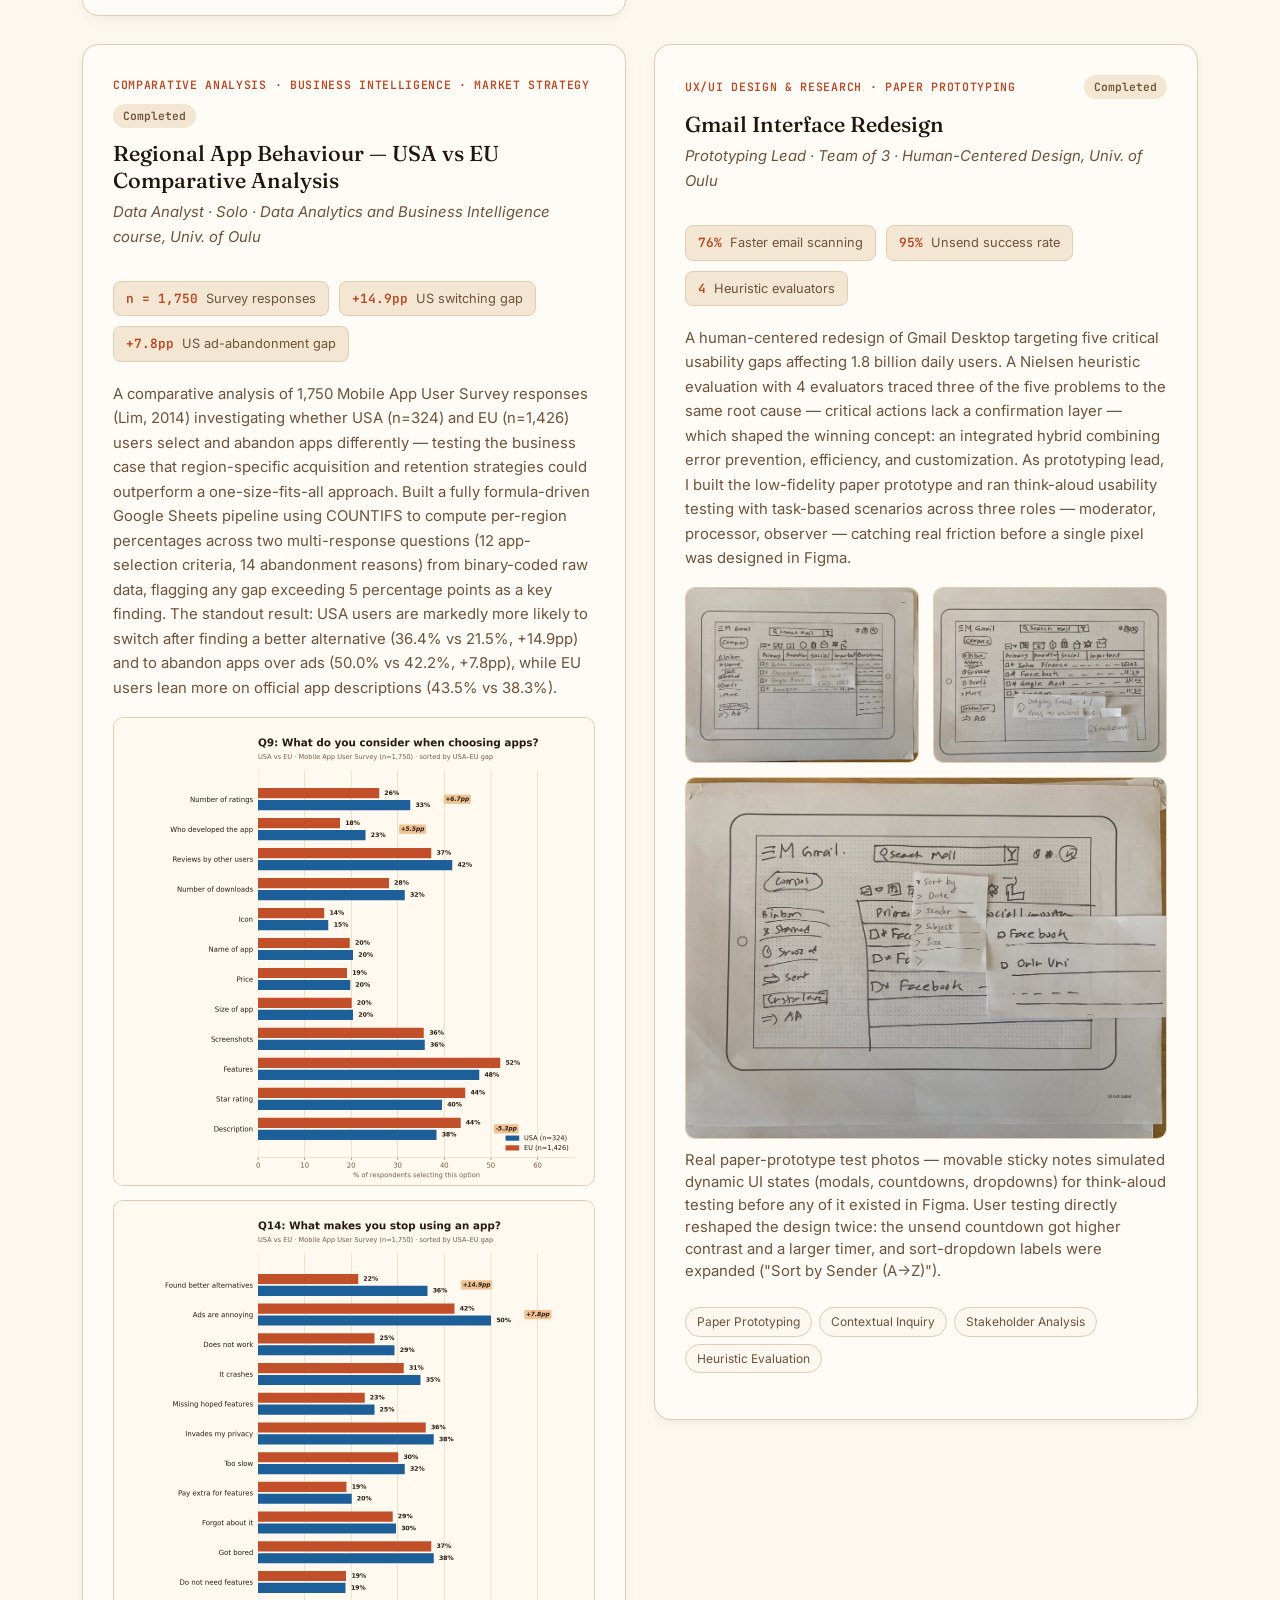
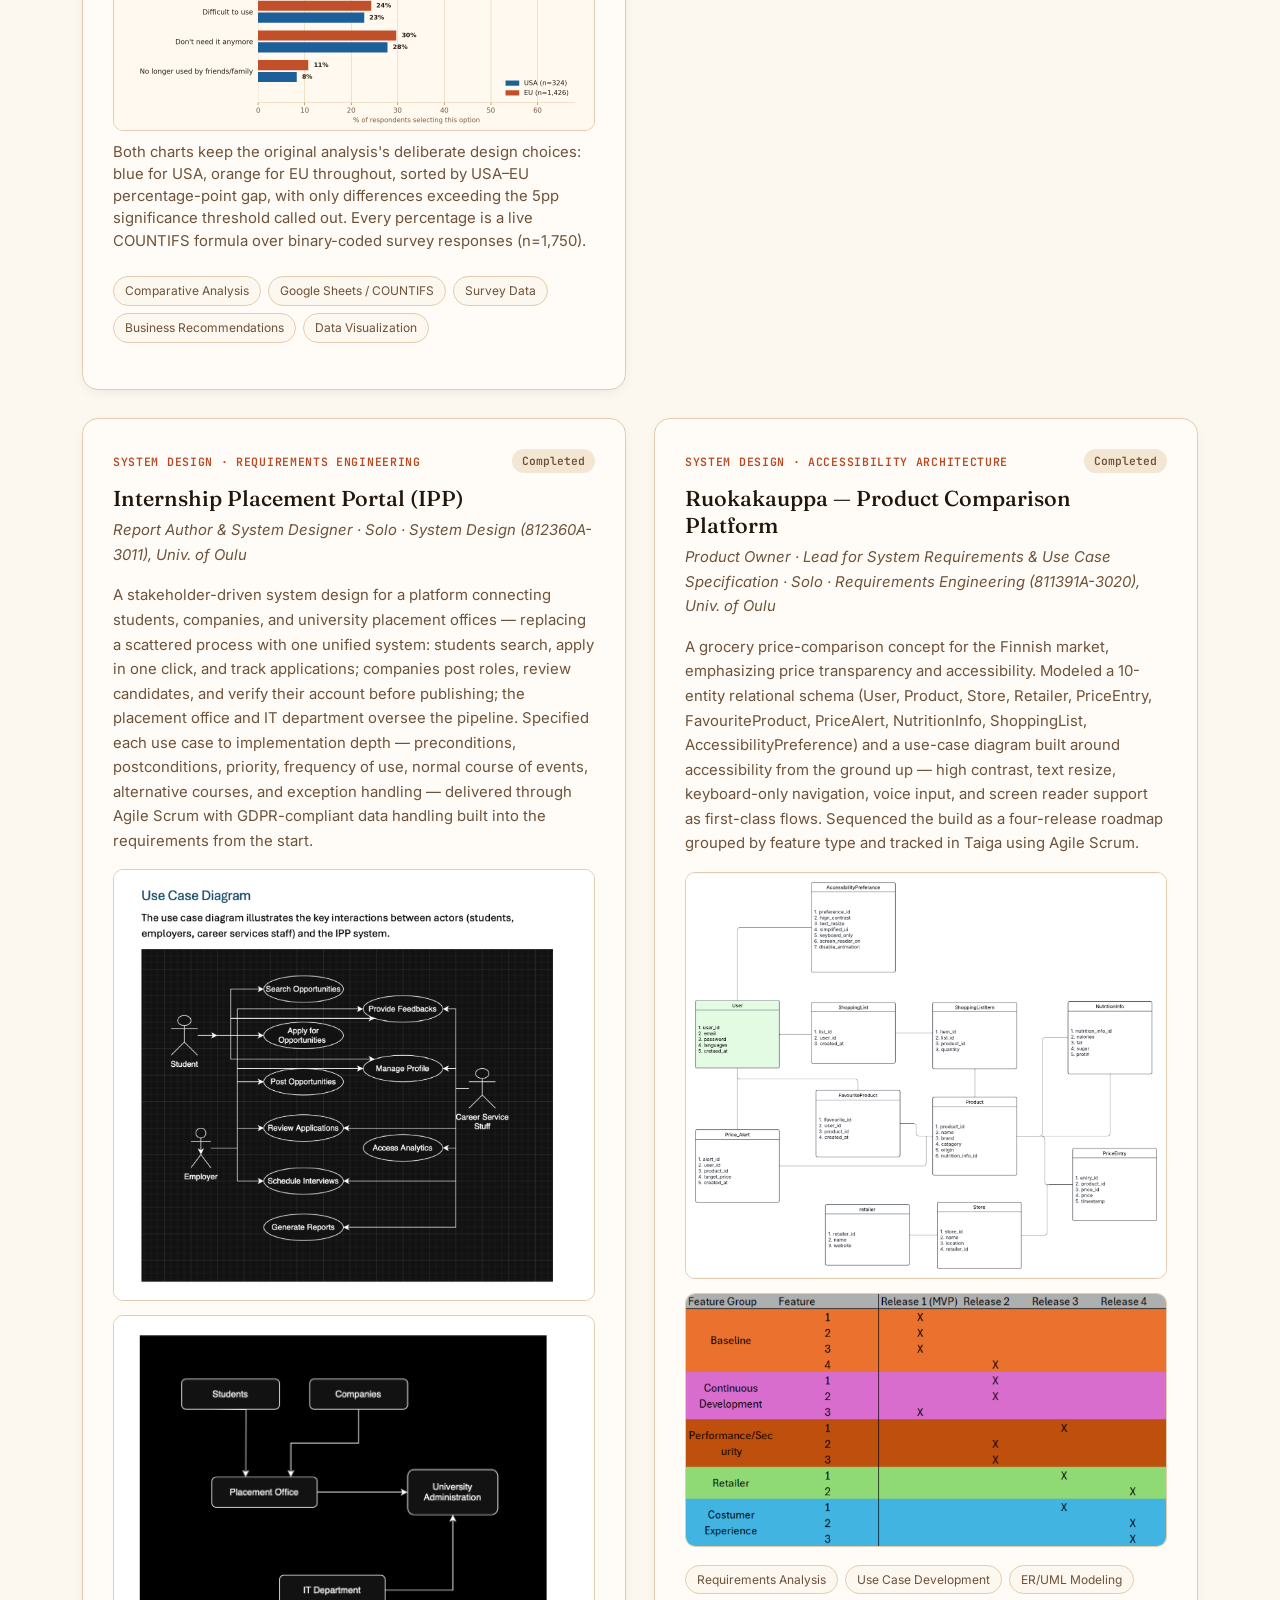
==== commit c70709da: "Add CommonTwin serious game case study with playable prototype Adds a full-width case study card for" ====
--- a/index.html
+++ b/index.html
@@ -292,12 +292,12 @@
 
     <!-- FILTER BAR -->
     <div class="filter-bar reveal" role="tablist" aria-label="Filter projects by discipline">
-      <button class="filter-btn active" data-filter="all" type="button">All Case Studies <span class="filter-count">17</span></button>
+      <button class="filter-btn active" data-filter="all" type="button">All Case Studies <span class="filter-count">18</span></button>
       <button class="filter-btn" data-filter="healthtech" type="button">Health Tech &amp; BCSS <span class="filter-count">5</span></button>
-      <button class="filter-btn" data-filter="ux" type="button">UX Research &amp; HCD <span class="filter-count">5</span></button>
+      <button class="filter-btn" data-filter="ux" type="button">UX Research &amp; HCD <span class="filter-count">6</span></button>
       <button class="filter-btn" data-filter="systems" type="button">Systems &amp; Security <span class="filter-count">4</span></button>
       <button class="filter-btn" data-filter="data" type="button">Data &amp; Policy Research <span class="filter-count">5</span></button>
-      <button class="filter-btn" data-filter="leadership" type="button">Leadership &amp; 3D <span class="filter-count">4</span></button>
+      <button class="filter-btn" data-filter="leadership" type="button">Leadership &amp; 3D <span class="filter-count">5</span></button>
     </div>
 
     <div class="project-grid" id="projectGrid">
@@ -430,6 +430,59 @@
         <div class="project-links-group">
           <a class="project-link" href="https://icberg.github.io/harmony-reach-eye-twin/" target="_blank" rel="noopener">Open live prototype in new tab →</a>
           <a class="project-link" href="https://github.com/icberg/harmony-reach-eye-twin" target="_blank" rel="noopener">View source on GitHub →</a>
+        </div>
+      </article>
+
+      <!-- 3b. COMMONTWIN — PARTICIPATORY URBAN DESIGN SERIOUS GAME (FULL WIDTH INTERACTIVE SHOWCASE) -->
+      <article class="project project-full reveal" data-category="ux leadership">
+        <div class="project-top">
+          <span class="project-cat">Serious Game · Social Experience Design · 3D / WebGL</span>
+          <span class="project-status status-live">Interactive Prototype</span>
+        </div>
+        <h3>CommonTwin — Co-Design Your Neighbourhood Before It's Built</h3>
+        <p class="project-role">Concept originator · Team of 3 · Gamification for Sustainability course, Univ. of Oulu (2026)</p>
+        <p>A Social Experience Design serious game for participatory urban development. Before the municipality builds, residents redesign their block in a 3D digital twin: they place modular objects such as pocket parks, pathways, bike hubs, parking and rain gardens, and the twin answers straight away with heat island, storm runoff, walkability and resident happiness. Public hearings exist, but they are hard to reach and hard to picture. CommonTwin makes the proposal something people can see, test and change. Addresses SDG 11, 3, 10 and 13.</p>
+
+        <div class="role-cards-grid">
+          <div class="role-mini-card">
+            <strong>01 · Core loop</strong>
+            <p>Inspect the zone, place modular objects, read the real-time metric and visual feedback, earn constructive points and iterate on the layout.</p>
+          </div>
+          <div class="role-mini-card">
+            <strong>02 · Secondary loop</strong>
+            <p>Scenario challenges on a limited budget unlock advanced objects. Five resident groups react differently, so every design is a negotiated trade-off.</p>
+          </div>
+          <div class="role-mini-card">
+            <strong>03 · Tertiary loop</strong>
+            <p>Browse and review neighbours' designs, earn civic badges and vote. The community's designs are compiled into a report for urban planners.</p>
+          </div>
+        </div>
+
+        <p class="spotlight-note" style="margin-bottom:16px;">Design decisions: no competitive leaderboards, so players propose what they actually need rather than what is popular. Flexible participation (Explorer, Reviewer and Creator modes) lets people only look, only give feedback, or build. A porous magic circle: inside the twin nothing is at stake, and a finished design is a proposal to the city, not a decision.</p>
+
+        <div class="project-chart-row">
+          <figure class="media-figure">
+            <img class="project-chart lightbox-trigger" src="assets/commontwin-game-loops.jpg" alt="Nested game loops diagram for CommonTwin: a core gameplay loop (inspect urban zone, place modular objects, real-time visual and metric feedback, earn points and iterate) inside a secondary loop (solve scenario challenges, manage budget and unlock objects, explore neighbour designs and feedback, negotiate community interests) inside a tertiary loop (community-wide design challenges, earn civic mastery badges, vote on top designs, present reports to urban planners).">
+          </figure>
+          <figure class="media-figure">
+            <img class="project-chart lightbox-trigger" src="assets/commontwin-interface-loops.jpg" alt="Annotated screenshot of the CommonTwin prototype with seven numbered callouts mapping the interface to the game loops: modular objects palette, 3D digital twin, twin readout of heat, runoff, walkability and happiness, budget and points, the Heatwave Week scenario challenge, five resident groups with competing interests, and community and badges buttons.">
+          </figure>
+        </div>
+
+        <div class="browser-mockup">
+          <div class="browser-bar">
+            <div class="browser-dots"><span></span><span></span><span></span></div>
+            <div class="browser-url">commontwin/ · Northside Block digital twin</div>
+            <a class="browser-open-btn" href="commontwin/" target="_blank" rel="noopener">Open Fullscreen ↗</a>
+          </div>
+          <iframe src="commontwin/" title="CommonTwin — playable prototype" loading="lazy" allow="fullscreen" class="interactive-iframe"></iframe>
+        </div>
+
+        <div class="project-tags">
+          <span>Serious Games</span><span>Gamification</span><span>Participatory Design</span><span>Digital Twin</span><span>Three.js / WebGL</span><span>Web Audio</span><span>Claude</span>
+        </div>
+        <div class="project-links-group">
+          <a class="project-link" href="commontwin/" target="_blank" rel="noopener">Play the prototype in a new tab →</a>
         </div>
       </article>
 
